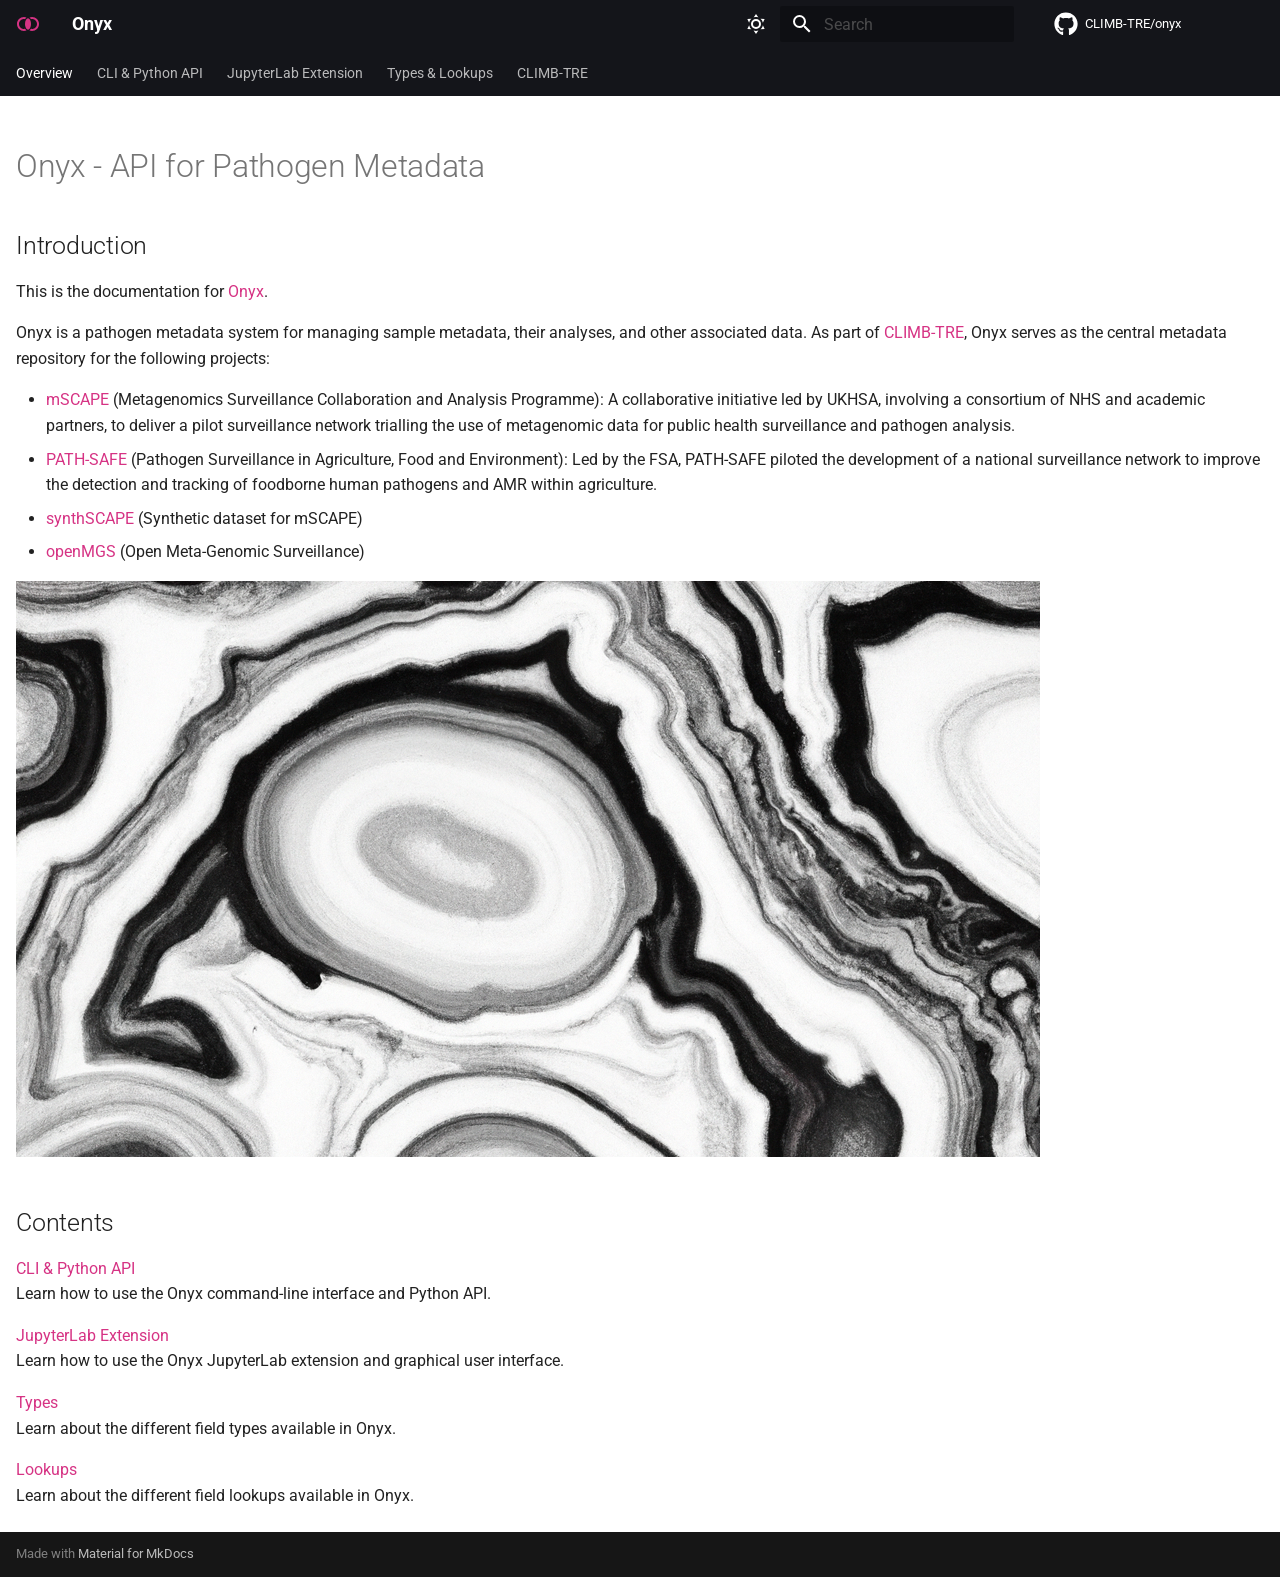
==== index.html @ cc1f4f0b "Deployed 941fa69 with MkDocs version: 1.6.1" ====
<!doctype html>
<html lang="en" class="no-js">
  <head>
    
      <meta charset="utf-8">
      <meta name="viewport" content="width=device-width,initial-scale=1">
      
      
        <meta name="author" content="CLIMB-TRE">
      
      
        <link rel="canonical" href="https://climb-tre.github.io/onyx/">
      
      
      
        <link rel="next" href="fields/types/">
      
      
      <link rel="icon" href="assets/logo.svg">
      <meta name="generator" content="mkdocs-1.6.1, mkdocs-material-9.6.17">
    
    
      
        <title>Onyx</title>
      
    
    
      <link rel="stylesheet" href="assets/stylesheets/main.7e37652d.min.css">
      
        
        <link rel="stylesheet" href="assets/stylesheets/palette.06af60db.min.css">
      
      


    
    
      
    
    
      
        
        
        <link rel="preconnect" href="https://fonts.gstatic.com" crossorigin>
        <link rel="stylesheet" href="https://fonts.googleapis.com/css?family=Roboto:300,300i,400,400i,700,700i%7CRoboto+Mono:400,400i,700,700i&display=fallback">
        <style>:root{--md-text-font:"Roboto";--md-code-font:"Roboto Mono"}</style>
      
    
    
      <link rel="stylesheet" href="stylesheets/extra.css">
    
    <script>__md_scope=new URL(".",location),__md_hash=e=>[...e].reduce(((e,_)=>(e<<5)-e+_.charCodeAt(0)),0),__md_get=(e,_=localStorage,t=__md_scope)=>JSON.parse(_.getItem(t.pathname+"."+e)),__md_set=(e,_,t=localStorage,a=__md_scope)=>{try{t.setItem(a.pathname+"."+e,JSON.stringify(_))}catch(e){}}</script>
    
      

    
    
    
  </head>
  
  
    
    
      
    
    
    
    
    <body dir="ltr" data-md-color-scheme="default" data-md-color-primary="black" data-md-color-accent="custom">
  
    
    <input class="md-toggle" data-md-toggle="drawer" type="checkbox" id="__drawer" autocomplete="off">
    <input class="md-toggle" data-md-toggle="search" type="checkbox" id="__search" autocomplete="off">
    <label class="md-overlay" for="__drawer"></label>
    <div data-md-component="skip">
      
        
        <a href="#onyx-api-for-pathogen-metadata" class="md-skip">
          Skip to content
        </a>
      
    </div>
    <div data-md-component="announce">
      
    </div>
    
    
      

<header class="md-header" data-md-component="header">
  <nav class="md-header__inner md-grid" aria-label="Header">
    <a href="." title="Onyx" class="md-header__button md-logo" aria-label="Onyx" data-md-component="logo">
      
  <img src="assets/logo.svg" alt="logo">

    </a>
    <label class="md-header__button md-icon" for="__drawer">
      
      <svg xmlns="http://www.w3.org/2000/svg" viewBox="0 0 24 24"><path d="M3 6h18v2H3zm0 5h18v2H3zm0 5h18v2H3z"/></svg>
    </label>
    <div class="md-header__title" data-md-component="header-title">
      <div class="md-header__ellipsis">
        <div class="md-header__topic">
          <span class="md-ellipsis">
            Onyx
          </span>
        </div>
        <div class="md-header__topic" data-md-component="header-topic">
          <span class="md-ellipsis">
            
              Overview
            
          </span>
        </div>
      </div>
    </div>
    
      
        <form class="md-header__option" data-md-component="palette">
  
    
    
    
    <input class="md-option" data-md-color-media="(prefers-color-scheme: light)" data-md-color-scheme="default" data-md-color-primary="black" data-md-color-accent="custom"  aria-label="Switch to dark mode"  type="radio" name="__palette" id="__palette_0">
    
      <label class="md-header__button md-icon" title="Switch to dark mode" for="__palette_1" hidden>
        <svg xmlns="http://www.w3.org/2000/svg" viewBox="0 0 24 24"><path d="M12 7a5 5 0 0 1 5 5 5 5 0 0 1-5 5 5 5 0 0 1-5-5 5 5 0 0 1 5-5m0 2a3 3 0 0 0-3 3 3 3 0 0 0 3 3 3 3 0 0 0 3-3 3 3 0 0 0-3-3m0-7 2.39 3.42C13.65 5.15 12.84 5 12 5s-1.65.15-2.39.42zM3.34 7l4.16-.35A7.2 7.2 0 0 0 5.94 8.5c-.44.74-.69 1.5-.83 2.29zm.02 10 1.76-3.77a7.131 7.131 0 0 0 2.38 4.14zM20.65 7l-1.77 3.79a7.02 7.02 0 0 0-2.38-4.15zm-.01 10-4.14.36c.59-.51 1.12-1.14 1.54-1.86.42-.73.69-1.5.83-2.29zM12 22l-2.41-3.44c.74.27 1.55.44 2.41.44.82 0 1.63-.17 2.37-.44z"/></svg>
      </label>
    
  
    
    
    
    <input class="md-option" data-md-color-media="(prefers-color-scheme: dark)" data-md-color-scheme="slate" data-md-color-primary="black" data-md-color-accent="custom"  aria-label="Switch to light mode"  type="radio" name="__palette" id="__palette_1">
    
      <label class="md-header__button md-icon" title="Switch to light mode" for="__palette_0" hidden>
        <svg xmlns="http://www.w3.org/2000/svg" viewBox="0 0 24 24"><path d="m17.75 4.09-2.53 1.94.91 3.06-2.63-1.81-2.63 1.81.91-3.06-2.53-1.94L12.44 4l1.06-3 1.06 3zm3.5 6.91-1.64 1.25.59 1.98-1.7-1.17-1.7 1.17.59-1.98L15.75 11l2.06-.05L18.5 9l.69 1.95zm-2.28 4.95c.83-.08 1.72 1.1 1.19 1.85-.32.45-.66.87-1.08 1.27C15.17 23 8.84 23 4.94 19.07c-3.91-3.9-3.91-10.24 0-14.14.4-.4.82-.76 1.27-1.08.75-.53 1.93.36 1.85 1.19-.27 2.86.69 5.83 2.89 8.02a9.96 9.96 0 0 0 8.02 2.89m-1.64 2.02a12.08 12.08 0 0 1-7.8-3.47c-2.17-2.19-3.33-5-3.49-7.82-2.81 3.14-2.7 7.96.31 10.98 3.02 3.01 7.84 3.12 10.98.31"/></svg>
      </label>
    
  
</form>
      
    
    
      <script>var palette=__md_get("__palette");if(palette&&palette.color){if("(prefers-color-scheme)"===palette.color.media){var media=matchMedia("(prefers-color-scheme: light)"),input=document.querySelector(media.matches?"[data-md-color-media='(prefers-color-scheme: light)']":"[data-md-color-media='(prefers-color-scheme: dark)']");palette.color.media=input.getAttribute("data-md-color-media"),palette.color.scheme=input.getAttribute("data-md-color-scheme"),palette.color.primary=input.getAttribute("data-md-color-primary"),palette.color.accent=input.getAttribute("data-md-color-accent")}for(var[key,value]of Object.entries(palette.color))document.body.setAttribute("data-md-color-"+key,value)}</script>
    
    
    
      
      
        <label class="md-header__button md-icon" for="__search">
          
          <svg xmlns="http://www.w3.org/2000/svg" viewBox="0 0 24 24"><path d="M9.5 3A6.5 6.5 0 0 1 16 9.5c0 1.61-.59 3.09-1.56 4.23l.27.27h.79l5 5-1.5 1.5-5-5v-.79l-.27-.27A6.52 6.52 0 0 1 9.5 16 6.5 6.5 0 0 1 3 9.5 6.5 6.5 0 0 1 9.5 3m0 2C7 5 5 7 5 9.5S7 14 9.5 14 14 12 14 9.5 12 5 9.5 5"/></svg>
        </label>
        <div class="md-search" data-md-component="search" role="dialog">
  <label class="md-search__overlay" for="__search"></label>
  <div class="md-search__inner" role="search">
    <form class="md-search__form" name="search">
      <input type="text" class="md-search__input" name="query" aria-label="Search" placeholder="Search" autocapitalize="off" autocorrect="off" autocomplete="off" spellcheck="false" data-md-component="search-query" required>
      <label class="md-search__icon md-icon" for="__search">
        
        <svg xmlns="http://www.w3.org/2000/svg" viewBox="0 0 24 24"><path d="M9.5 3A6.5 6.5 0 0 1 16 9.5c0 1.61-.59 3.09-1.56 4.23l.27.27h.79l5 5-1.5 1.5-5-5v-.79l-.27-.27A6.52 6.52 0 0 1 9.5 16 6.5 6.5 0 0 1 3 9.5 6.5 6.5 0 0 1 9.5 3m0 2C7 5 5 7 5 9.5S7 14 9.5 14 14 12 14 9.5 12 5 9.5 5"/></svg>
        
        <svg xmlns="http://www.w3.org/2000/svg" viewBox="0 0 24 24"><path d="M20 11v2H8l5.5 5.5-1.42 1.42L4.16 12l7.92-7.92L13.5 5.5 8 11z"/></svg>
      </label>
      <nav class="md-search__options" aria-label="Search">
        
        <button type="reset" class="md-search__icon md-icon" title="Clear" aria-label="Clear" tabindex="-1">
          
          <svg xmlns="http://www.w3.org/2000/svg" viewBox="0 0 24 24"><path d="M19 6.41 17.59 5 12 10.59 6.41 5 5 6.41 10.59 12 5 17.59 6.41 19 12 13.41 17.59 19 19 17.59 13.41 12z"/></svg>
        </button>
      </nav>
      
    </form>
    <div class="md-search__output">
      <div class="md-search__scrollwrap" tabindex="0" data-md-scrollfix>
        <div class="md-search-result" data-md-component="search-result">
          <div class="md-search-result__meta">
            Initializing search
          </div>
          <ol class="md-search-result__list" role="presentation"></ol>
        </div>
      </div>
    </div>
  </div>
</div>
      
    
    
      <div class="md-header__source">
        <a href="https://github.com/CLIMB-TRE/onyx/" title="Go to repository" class="md-source" data-md-component="source">
  <div class="md-source__icon md-icon">
    
    <svg xmlns="http://www.w3.org/2000/svg" viewBox="0 0 512 512"><!--! Font Awesome Free 7.0.0 by @fontawesome - https://fontawesome.com License - https://fontawesome.com/license/free (Icons: CC BY 4.0, Fonts: SIL OFL 1.1, Code: MIT License) Copyright 2025 Fonticons, Inc.--><path fill="currentColor" d="M173.9 397.4c0 2-2.3 3.6-5.2 3.6-3.3.3-5.6-1.3-5.6-3.6 0-2 2.3-3.6 5.2-3.6 3-.3 5.6 1.3 5.6 3.6m-31.1-4.5c-.7 2 1.3 4.3 4.3 4.9 2.6 1 5.6 0 6.2-2s-1.3-4.3-4.3-5.2c-2.6-.7-5.5.3-6.2 2.3m44.2-1.7c-2.9.7-4.9 2.6-4.6 4.9.3 2 2.9 3.3 5.9 2.6 2.9-.7 4.9-2.6 4.6-4.6-.3-1.9-3-3.2-5.9-2.9M252.8 8C114.1 8 8 113.3 8 252c0 110.9 69.8 205.8 169.5 239.2 12.8 2.3 17.3-5.6 17.3-12.1 0-6.2-.3-40.4-.3-61.4 0 0-70 15-84.7-29.8 0 0-11.4-29.1-27.8-36.6 0 0-22.9-15.7 1.6-15.4 0 0 24.9 2 38.6 25.8 21.9 38.6 58.6 27.5 72.9 20.9 2.3-16 8.8-27.1 16-33.7-55.9-6.2-112.3-14.3-112.3-110.5 0-27.5 7.6-41.3 23.6-58.9-2.6-6.5-11.1-33.3 2.6-67.9 20.9-6.5 69 27 69 27 20-5.6 41.5-8.5 62.8-8.5s42.8 2.9 62.8 8.5c0 0 48.1-33.6 69-27 13.7 34.7 5.2 61.4 2.6 67.9 16 17.7 25.8 31.5 25.8 58.9 0 96.5-58.9 104.2-114.8 110.5 9.2 7.9 17 22.9 17 46.4 0 33.7-.3 75.4-.3 83.6 0 6.5 4.6 14.4 17.3 12.1C436.2 457.8 504 362.9 504 252 504 113.3 391.5 8 252.8 8M105.2 352.9c-1.3 1-1 3.3.7 5.2 1.6 1.6 3.9 2.3 5.2 1 1.3-1 1-3.3-.7-5.2-1.6-1.6-3.9-2.3-5.2-1m-10.8-8.1c-.7 1.3.3 2.9 2.3 3.9 1.6 1 3.6.7 4.3-.7.7-1.3-.3-2.9-2.3-3.9-2-.6-3.6-.3-4.3.7m32.4 35.6c-1.6 1.3-1 4.3 1.3 6.2 2.3 2.3 5.2 2.6 6.5 1 1.3-1.3.7-4.3-1.3-6.2-2.2-2.3-5.2-2.6-6.5-1m-11.4-14.7c-1.6 1-1.6 3.6 0 5.9s4.3 3.3 5.6 2.3c1.6-1.3 1.6-3.9 0-6.2-1.4-2.3-4-3.3-5.6-2"/></svg>
  </div>
  <div class="md-source__repository">
    CLIMB-TRE/onyx
  </div>
</a>
      </div>
    
  </nav>
  
</header>
    
    <div class="md-container" data-md-component="container">
      
      
        
          
            
<nav class="md-tabs" aria-label="Tabs" data-md-component="tabs">
  <div class="md-grid">
    <ul class="md-tabs__list">
      
        
  
  
  
    
  
  
    <li class="md-tabs__item md-tabs__item--active">
      <a href="." class="md-tabs__link">
        
  
  
    
  
  Overview

      </a>
    </li>
  

      
        
  
  
  
  
    <li class="md-tabs__item">
      <a href="https://climb-tre.github.io/onyx-client/" class="md-tabs__link">
        
  
  
    
  
  CLI & Python API

      </a>
    </li>
  

      
        
  
  
  
  
    <li class="md-tabs__item">
      <a href="https://climb-tre.github.io/onyx-extension/" class="md-tabs__link">
        
  
  
    
  
  JupyterLab Extension

      </a>
    </li>
  

      
        
  
  
  
  
    
    
      <li class="md-tabs__item">
        <a href="fields/types/" class="md-tabs__link">
          
  
  
  Types & Lookups

        </a>
      </li>
    
  

      
        
  
  
  
  
    <li class="md-tabs__item">
      <a href="https://climb-tre.github.io" class="md-tabs__link">
        
  
  
    
  
  CLIMB-TRE

      </a>
    </li>
  

      
    </ul>
  </div>
</nav>
          
        
      
      <main class="md-main" data-md-component="main">
        <div class="md-main__inner md-grid">
          
            
              
                
              
              <div class="md-sidebar md-sidebar--primary" data-md-component="sidebar" data-md-type="navigation" hidden>
                <div class="md-sidebar__scrollwrap">
                  <div class="md-sidebar__inner">
                    


  


<nav class="md-nav md-nav--primary md-nav--lifted" aria-label="Navigation" data-md-level="0">
  <label class="md-nav__title" for="__drawer">
    <a href="." title="Onyx" class="md-nav__button md-logo" aria-label="Onyx" data-md-component="logo">
      
  <img src="assets/logo.svg" alt="logo">

    </a>
    Onyx
  </label>
  
    <div class="md-nav__source">
      <a href="https://github.com/CLIMB-TRE/onyx/" title="Go to repository" class="md-source" data-md-component="source">
  <div class="md-source__icon md-icon">
    
    <svg xmlns="http://www.w3.org/2000/svg" viewBox="0 0 512 512"><!--! Font Awesome Free 7.0.0 by @fontawesome - https://fontawesome.com License - https://fontawesome.com/license/free (Icons: CC BY 4.0, Fonts: SIL OFL 1.1, Code: MIT License) Copyright 2025 Fonticons, Inc.--><path fill="currentColor" d="M173.9 397.4c0 2-2.3 3.6-5.2 3.6-3.3.3-5.6-1.3-5.6-3.6 0-2 2.3-3.6 5.2-3.6 3-.3 5.6 1.3 5.6 3.6m-31.1-4.5c-.7 2 1.3 4.3 4.3 4.9 2.6 1 5.6 0 6.2-2s-1.3-4.3-4.3-5.2c-2.6-.7-5.5.3-6.2 2.3m44.2-1.7c-2.9.7-4.9 2.6-4.6 4.9.3 2 2.9 3.3 5.9 2.6 2.9-.7 4.9-2.6 4.6-4.6-.3-1.9-3-3.2-5.9-2.9M252.8 8C114.1 8 8 113.3 8 252c0 110.9 69.8 205.8 169.5 239.2 12.8 2.3 17.3-5.6 17.3-12.1 0-6.2-.3-40.4-.3-61.4 0 0-70 15-84.7-29.8 0 0-11.4-29.1-27.8-36.6 0 0-22.9-15.7 1.6-15.4 0 0 24.9 2 38.6 25.8 21.9 38.6 58.6 27.5 72.9 20.9 2.3-16 8.8-27.1 16-33.7-55.9-6.2-112.3-14.3-112.3-110.5 0-27.5 7.6-41.3 23.6-58.9-2.6-6.5-11.1-33.3 2.6-67.9 20.9-6.5 69 27 69 27 20-5.6 41.5-8.5 62.8-8.5s42.8 2.9 62.8 8.5c0 0 48.1-33.6 69-27 13.7 34.7 5.2 61.4 2.6 67.9 16 17.7 25.8 31.5 25.8 58.9 0 96.5-58.9 104.2-114.8 110.5 9.2 7.9 17 22.9 17 46.4 0 33.7-.3 75.4-.3 83.6 0 6.5 4.6 14.4 17.3 12.1C436.2 457.8 504 362.9 504 252 504 113.3 391.5 8 252.8 8M105.2 352.9c-1.3 1-1 3.3.7 5.2 1.6 1.6 3.9 2.3 5.2 1 1.3-1 1-3.3-.7-5.2-1.6-1.6-3.9-2.3-5.2-1m-10.8-8.1c-.7 1.3.3 2.9 2.3 3.9 1.6 1 3.6.7 4.3-.7.7-1.3-.3-2.9-2.3-3.9-2-.6-3.6-.3-4.3.7m32.4 35.6c-1.6 1.3-1 4.3 1.3 6.2 2.3 2.3 5.2 2.6 6.5 1 1.3-1.3.7-4.3-1.3-6.2-2.2-2.3-5.2-2.6-6.5-1m-11.4-14.7c-1.6 1-1.6 3.6 0 5.9s4.3 3.3 5.6 2.3c1.6-1.3 1.6-3.9 0-6.2-1.4-2.3-4-3.3-5.6-2"/></svg>
  </div>
  <div class="md-source__repository">
    CLIMB-TRE/onyx
  </div>
</a>
    </div>
  
  <ul class="md-nav__list" data-md-scrollfix>
    
      
      
  
  
    
  
  
  
    <li class="md-nav__item md-nav__item--active">
      
      <input class="md-nav__toggle md-toggle" type="checkbox" id="__toc">
      
      
        
      
      
        <label class="md-nav__link md-nav__link--active" for="__toc">
          
  
  
  <span class="md-ellipsis">
    Overview
    
  </span>
  

          <span class="md-nav__icon md-icon"></span>
        </label>
      
      <a href="." class="md-nav__link md-nav__link--active">
        
  
  
  <span class="md-ellipsis">
    Overview
    
  </span>
  

      </a>
      
        

<nav class="md-nav md-nav--secondary" aria-label="Table of contents">
  
  
  
    
  
  
    <label class="md-nav__title" for="__toc">
      <span class="md-nav__icon md-icon"></span>
      Table of contents
    </label>
    <ul class="md-nav__list" data-md-component="toc" data-md-scrollfix>
      
        <li class="md-nav__item">
  <a href="#introduction" class="md-nav__link">
    <span class="md-ellipsis">
      Introduction
    </span>
  </a>
  
</li>
      
        <li class="md-nav__item">
  <a href="#contents" class="md-nav__link">
    <span class="md-ellipsis">
      Contents
    </span>
  </a>
  
</li>
      
    </ul>
  
</nav>
      
    </li>
  

    
      
      
  
  
  
  
    <li class="md-nav__item">
      <a href="https://climb-tre.github.io/onyx-client/" class="md-nav__link">
        
  
  
  <span class="md-ellipsis">
    CLI & Python API
    
  </span>
  

      </a>
    </li>
  

    
      
      
  
  
  
  
    <li class="md-nav__item">
      <a href="https://climb-tre.github.io/onyx-extension/" class="md-nav__link">
        
  
  
  <span class="md-ellipsis">
    JupyterLab Extension
    
  </span>
  

      </a>
    </li>
  

    
      
      
  
  
  
  
    
    
    
    
      
      
        
      
    
    
    <li class="md-nav__item md-nav__item--nested">
      
        
        
        <input class="md-nav__toggle md-toggle " type="checkbox" id="__nav_4" >
        
          
          <label class="md-nav__link" for="__nav_4" id="__nav_4_label" tabindex="0">
            
  
  
  <span class="md-ellipsis">
    Types & Lookups
    
  </span>
  

            <span class="md-nav__icon md-icon"></span>
          </label>
        
        <nav class="md-nav" data-md-level="1" aria-labelledby="__nav_4_label" aria-expanded="false">
          <label class="md-nav__title" for="__nav_4">
            <span class="md-nav__icon md-icon"></span>
            Types & Lookups
          </label>
          <ul class="md-nav__list" data-md-scrollfix>
            
              
                
  
  
  
  
    <li class="md-nav__item">
      <a href="fields/types/" class="md-nav__link">
        
  
  
  <span class="md-ellipsis">
    Types
    
  </span>
  

      </a>
    </li>
  

              
            
              
                
  
  
  
  
    <li class="md-nav__item">
      <a href="fields/lookups/" class="md-nav__link">
        
  
  
  <span class="md-ellipsis">
    Lookups
    
  </span>
  

      </a>
    </li>
  

              
            
          </ul>
        </nav>
      
    </li>
  

    
      
      
  
  
  
  
    <li class="md-nav__item">
      <a href="https://climb-tre.github.io" class="md-nav__link">
        
  
  
  <span class="md-ellipsis">
    CLIMB-TRE
    
  </span>
  

      </a>
    </li>
  

    
  </ul>
</nav>
                  </div>
                </div>
              </div>
            
            
              
                
              
              <div class="md-sidebar md-sidebar--secondary" data-md-component="sidebar" data-md-type="toc" hidden>
                <div class="md-sidebar__scrollwrap">
                  <div class="md-sidebar__inner">
                    

<nav class="md-nav md-nav--secondary" aria-label="Table of contents">
  
  
  
    
  
  
    <label class="md-nav__title" for="__toc">
      <span class="md-nav__icon md-icon"></span>
      Table of contents
    </label>
    <ul class="md-nav__list" data-md-component="toc" data-md-scrollfix>
      
        <li class="md-nav__item">
  <a href="#introduction" class="md-nav__link">
    <span class="md-ellipsis">
      Introduction
    </span>
  </a>
  
</li>
      
        <li class="md-nav__item">
  <a href="#contents" class="md-nav__link">
    <span class="md-ellipsis">
      Contents
    </span>
  </a>
  
</li>
      
    </ul>
  
</nav>
                  </div>
                </div>
              </div>
            
          
          
            <div class="md-content" data-md-component="content">
              <article class="md-content__inner md-typeset">
                
                  
  



  
  


<h1 id="onyx-api-for-pathogen-metadata">Onyx - API for Pathogen Metadata<a class="headerlink" href="#onyx-api-for-pathogen-metadata" title="Permanent link">&para;</a></h1>
<h2 id="introduction">Introduction<a class="headerlink" href="#introduction" title="Permanent link">&para;</a></h2>
<p>This is the documentation for <a href="https://github.com/CLIMB-TRE/onyx">Onyx</a>.</p>
<p>Onyx is a pathogen metadata system for managing sample metadata, their analyses, and other associated data. As part of <a href="https://climb-tre.github.io/">CLIMB-TRE</a>, Onyx serves as the central metadata repository for the following projects:</p>
<ul>
<li><a href="https://mscape.climb.ac.uk/">mSCAPE</a> (Metagenomics Surveillance Collaboration and Analysis Programme): A collaborative initiative led by UKHSA, involving a consortium of NHS and academic partners, to deliver a pilot surveillance network trialling the use of metagenomic data for public health surveillance and pathogen analysis.</li>
<li><a href="https://www.food.gov.uk/our-work/pathogen-surveillance-in-agriculture-food-and-environment-path-safe-programme">PATH-SAFE</a> (Pathogen Surveillance in Agriculture, Food and Environment): Led by the FSA, PATH-SAFE piloted the development of a national surveillance network to improve the detection and tracking of foodborne human pathogens and AMR within agriculture.</li>
<li><a href="https://climb-tre.github.io/synthscape/">synthSCAPE</a> (Synthetic dataset for mSCAPE)</li>
<li><a href="https://climb-tre.github.io/openmgs/">openMGS</a> (Open Meta-Genomic Surveillance)</li>
</ul>
<p><img alt="" src="img/onyx.png" /></p>
<h2 id="contents">Contents<a class="headerlink" href="#contents" title="Permanent link">&para;</a></h2>
<p><a href="https://climb-tre.github.io/onyx-client">CLI &amp; Python API</a><br>
Learn how to use the Onyx command-line interface and Python API.</p>
<p><a href="https://climb-tre.github.io/onyx-extension">JupyterLab Extension</a><br>
Learn how to use the Onyx JupyterLab extension and graphical user interface.</p>
<p><a href="fields/types/">Types</a><br>
Learn about the different field types available in Onyx.</p>
<p><a href="fields/lookups/">Lookups</a><br>
Learn about the different field lookups available in Onyx.</p>







  
  




  



                
              </article>
            </div>
          
          
<script>var target=document.getElementById(location.hash.slice(1));target&&target.name&&(target.checked=target.name.startsWith("__tabbed_"))</script>
        </div>
        
          <button type="button" class="md-top md-icon" data-md-component="top" hidden>
  
  <svg xmlns="http://www.w3.org/2000/svg" viewBox="0 0 24 24"><path d="M13 20h-2V8l-5.5 5.5-1.42-1.42L12 4.16l7.92 7.92-1.42 1.42L13 8z"/></svg>
  Back to top
</button>
        
      </main>
      
        <footer class="md-footer">
  
    
      
        
      
      <nav class="md-footer__inner md-grid" aria-label="Footer" hidden>
        
        
          
          <a href="fields/types/" class="md-footer__link md-footer__link--next" aria-label="Next: Types">
            <div class="md-footer__title">
              <span class="md-footer__direction">
                Next
              </span>
              <div class="md-ellipsis">
                Types
              </div>
            </div>
            <div class="md-footer__button md-icon">
              
              <svg xmlns="http://www.w3.org/2000/svg" viewBox="0 0 24 24"><path d="M4 11v2h12l-5.5 5.5 1.42 1.42L19.84 12l-7.92-7.92L10.5 5.5 16 11z"/></svg>
            </div>
          </a>
        
      </nav>
    
  
  <div class="md-footer-meta md-typeset">
    <div class="md-footer-meta__inner md-grid">
      <div class="md-copyright">
  
  
    Made with
    <a href="https://squidfunk.github.io/mkdocs-material/" target="_blank" rel="noopener">
      Material for MkDocs
    </a>
  
</div>
      
    </div>
  </div>
</footer>
      
    </div>
    <div class="md-dialog" data-md-component="dialog">
      <div class="md-dialog__inner md-typeset"></div>
    </div>
    
    
    
      
      <script id="__config" type="application/json">{"base": ".", "features": ["navigation.tabs", "navigation.top", "navigation.sections", "navigation.footer", "content.code.copy"], "search": "assets/javascripts/workers/search.973d3a69.min.js", "tags": null, "translations": {"clipboard.copied": "Copied to clipboard", "clipboard.copy": "Copy to clipboard", "search.result.more.one": "1 more on this page", "search.result.more.other": "# more on this page", "search.result.none": "No matching documents", "search.result.one": "1 matching document", "search.result.other": "# matching documents", "search.result.placeholder": "Type to start searching", "search.result.term.missing": "Missing", "select.version": "Select version"}, "version": null}</script>
    
    
      <script src="assets/javascripts/bundle.92b07e13.min.js"></script>
      
    
  </body>
</html>
---- assets/stylesheets/main.7e37652d.min.css ----
@charset "UTF-8";html{-webkit-text-size-adjust:none;-moz-text-size-adjust:none;text-size-adjust:none;box-sizing:border-box}*,:after,:before{box-sizing:inherit}@media (prefers-reduced-motion){*,:after,:before{transition:none!important}}body{margin:0}a,button,input,label{-webkit-tap-highlight-color:transparent}a{color:inherit;text-decoration:none}hr{border:0;box-sizing:initial;display:block;height:.05rem;overflow:visible;padding:0}small{font-size:80%}sub,sup{line-height:1em}img{border-style:none}table{border-collapse:initial;border-spacing:0}td,th{font-weight:400;vertical-align:top}button{background:#0000;border:0;font-family:inherit;font-size:inherit;margin:0;padding:0}input{border:0;outline:none}:root{--md-primary-fg-color:#4051b5;--md-primary-fg-color--light:#5d6cc0;--md-primary-fg-color--dark:#303fa1;--md-primary-bg-color:#fff;--md-primary-bg-color--light:#ffffffb3;--md-accent-fg-color:#526cfe;--md-accent-fg-color--transparent:#526cfe1a;--md-accent-bg-color:#fff;--md-accent-bg-color--light:#ffffffb3}[data-md-color-scheme=default]{color-scheme:light}[data-md-color-scheme=default] img[src$="#gh-dark-mode-only"],[data-md-color-scheme=default] img[src$="#only-dark"]{display:none}:root,[data-md-color-scheme=default]{--md-hue:225deg;--md-default-fg-color:#000000de;--md-default-fg-color--light:#0000008a;--md-default-fg-color--lighter:#00000052;--md-default-fg-color--lightest:#00000012;--md-default-bg-color:#fff;--md-default-bg-color--light:#ffffffb3;--md-default-bg-color--lighter:#ffffff4d;--md-default-bg-color--lightest:#ffffff1f;--md-code-fg-color:#36464e;--md-code-bg-color:#f5f5f5;--md-code-hl-color:#4287ff;--md-code-hl-color--light:#4287ff1a;--md-code-hl-number-color:#d52a2a;--md-code-hl-special-color:#db1457;--md-code-hl-function-color:#a846b9;--md-code-hl-constant-color:#6e59d9;--md-code-hl-keyword-color:#3f6ec6;--md-code-hl-string-color:#1c7d4d;--md-code-hl-name-color:var(--md-code-fg-color);--md-code-hl-operator-color:var(--md-default-fg-color--light);--md-code-hl-punctuation-color:var(--md-default-fg-color--light);--md-code-hl-comment-color:var(--md-default-fg-color--light);--md-code-hl-generic-color:var(--md-default-fg-color--light);--md-code-hl-variable-color:var(--md-default-fg-color--light);--md-typeset-color:var(--md-default-fg-color);--md-typeset-a-color:var(--md-primary-fg-color);--md-typeset-del-color:#f5503d26;--md-typeset-ins-color:#0bd57026;--md-typeset-kbd-color:#fafafa;--md-typeset-kbd-accent-color:#fff;--md-typeset-kbd-border-color:#b8b8b8;--md-typeset-mark-color:#ffff0080;--md-typeset-table-color:#0000001f;--md-typeset-table-color--light:rgba(0,0,0,.035);--md-admonition-fg-color:var(--md-default-fg-color);--md-admonition-bg-color:var(--md-default-bg-color);--md-warning-fg-color:#000000de;--md-warning-bg-color:#ff9;--md-footer-fg-color:#fff;--md-footer-fg-color--light:#ffffffb3;--md-footer-fg-color--lighter:#ffffff73;--md-footer-bg-color:#000000de;--md-footer-bg-color--dark:#00000052;--md-shadow-z1:0 0.2rem 0.5rem #0000000d,0 0 0.05rem #0000001a;--md-shadow-z2:0 0.2rem 0.5rem #0000001a,0 0 0.05rem #00000040;--md-shadow-z3:0 0.2rem 0.5rem #0003,0 0 0.05rem #00000059}.md-icon svg{fill:currentcolor;display:block;height:1.2rem;width:1.2rem}body{-webkit-font-smoothing:antialiased;-moz-osx-font-smoothing:grayscale;--md-text-font-family:var(--md-text-font,_),-apple-system,BlinkMacSystemFont,Helvetica,Arial,sans-serif;--md-code-font-family:var(--md-code-font,_),SFMono-Regular,Consolas,Menlo,monospace}aside,body,input{font-feature-settings:"kern","liga";color:var(--md-typeset-color);font-family:var(--md-text-font-family)}code,kbd,pre{font-feature-settings:"kern";font-family:var(--md-code-font-family)}:root{--md-typeset-table-sort-icon:url('data:image/svg+xml;charset=utf-8,<svg xmlns="http://www.w3.org/2000/svg" viewBox="0 0 24 24"><path d="m18 21-4-4h3V7h-3l4-4 4 4h-3v10h3M2 19v-2h10v2M2 13v-2h7v2M2 7V5h4v2z"/></svg>');--md-typeset-table-sort-icon--asc:url('data:image/svg+xml;charset=utf-8,<svg xmlns="http://www.w3.org/2000/svg" viewBox="0 0 24 24"><path d="M19 17h3l-4 4-4-4h3V3h2M2 17h10v2H2M6 5v2H2V5m0 6h7v2H2z"/></svg>');--md-typeset-table-sort-icon--desc:url('data:image/svg+xml;charset=utf-8,<svg xmlns="http://www.w3.org/2000/svg" viewBox="0 0 24 24"><path d="M19 7h3l-4-4-4 4h3v14h2M2 17h10v2H2M6 5v2H2V5m0 6h7v2H2z"/></svg>')}.md-typeset{-webkit-print-color-adjust:exact;color-adjust:exact;font-size:.8rem;line-height:1.6;overflow-wrap:break-word}@media print{.md-typeset{font-size:.68rem}}.md-typeset blockquote,.md-typeset dl,.md-typeset figure,.md-typeset ol,.md-typeset pre,.md-typeset ul{margin-bottom:1em;margin-top:1em}.md-typeset h1{color:var(--md-default-fg-color--light);font-size:2em;line-height:1.3;margin:0 0 1.25em}.md-typeset h1,.md-typeset h2{font-weight:300;letter-spacing:-.01em}.md-typeset h2{font-size:1.5625em;line-height:1.4;margin:1.6em 0 .64em}.md-typeset h3{font-size:1.25em;font-weight:400;letter-spacing:-.01em;line-height:1.5;margin:1.6em 0 .8em}.md-typeset h2+h3{margin-top:.8em}.md-typeset h4{font-weight:700;letter-spacing:-.01em;margin:1em 0}.md-typeset h5,.md-typeset h6{color:var(--md-default-fg-color--light);font-size:.8em;font-weight:700;letter-spacing:-.01em;margin:1.25em 0}.md-typeset h5{text-transform:uppercase}.md-typeset h5 code{text-transform:none}.md-typeset hr{border-bottom:.05rem solid var(--md-default-fg-color--lightest);display:flow-root;margin:1.5em 0}.md-typeset a{color:var(--md-typeset-a-color);word-break:break-word}.md-typeset a,.md-typeset a:before{transition:color 125ms}.md-typeset a:focus,.md-typeset a:hover{color:var(--md-accent-fg-color)}.md-typeset a:focus code,.md-typeset a:hover code{background-color:var(--md-accent-fg-color--transparent)}.md-typeset a code{color:currentcolor;transition:background-color 125ms}.md-typeset a.focus-visible{outline-color:var(--md-accent-fg-color);outline-offset:.2rem}.md-typeset code,.md-typeset kbd,.md-typeset pre{color:var(--md-code-fg-color);direction:ltr;font-variant-ligatures:none}@media print{.md-typeset code,.md-typeset kbd,.md-typeset pre{white-space:pre-wrap}}.md-typeset code{background-color:var(--md-code-bg-color);border-radius:.1rem;-webkit-box-decoration-break:clone;box-decoration-break:clone;font-size:.85em;padding:0 .2941176471em;word-break:break-word}.md-typeset code:not(.focus-visible){-webkit-tap-highlight-color:transparent;outline:none}.md-typeset pre{display:flow-root;line-height:1.4;position:relative}.md-typeset pre>code{-webkit-box-decoration-break:slice;box-decoration-break:slice;box-shadow:none;display:block;margin:0;outline-color:var(--md-accent-fg-color);overflow:auto;padding:.7720588235em 1.1764705882em;scrollbar-color:var(--md-default-fg-color--lighter) #0000;scrollbar-width:thin;touch-action:auto;word-break:normal}.md-typeset pre>code:hover{scrollbar-color:var(--md-accent-fg-color) #0000}.md-typeset pre>code::-webkit-scrollbar{height:.2rem;width:.2rem}.md-typeset pre>code::-webkit-scrollbar-thumb{background-color:var(--md-default-fg-color--lighter)}.md-typeset pre>code::-webkit-scrollbar-thumb:hover{background-color:var(--md-accent-fg-color)}.md-typeset kbd{background-color:var(--md-typeset-kbd-color);border-radius:.1rem;box-shadow:0 .1rem 0 .05rem var(--md-typeset-kbd-border-color),0 .1rem 0 var(--md-typeset-kbd-border-color),0 -.1rem .2rem var(--md-typeset-kbd-accent-color) inset;color:var(--md-default-fg-color);display:inline-block;font-size:.75em;padding:0 .6666666667em;vertical-align:text-top;word-break:break-word}.md-typeset mark{background-color:var(--md-typeset-mark-color);-webkit-box-decoration-break:clone;box-decoration-break:clone;color:inherit;word-break:break-word}.md-typeset abbr{border-bottom:.05rem dotted var(--md-default-fg-color--light);cursor:help;text-decoration:none}.md-typeset small{opacity:.75}[dir=ltr] .md-typeset sub,[dir=ltr] .md-typeset sup{margin-left:.078125em}[dir=rtl] .md-typeset sub,[dir=rtl] .md-typeset sup{margin-right:.078125em}[dir=ltr] .md-typeset blockquote{padding-left:.6rem}[dir=rtl] .md-typeset blockquote{padding-right:.6rem}[dir=ltr] .md-typeset blockquote{border-left:.2rem solid var(--md-default-fg-color--lighter)}[dir=rtl] .md-typeset blockquote{border-right:.2rem solid var(--md-default-fg-color--lighter)}.md-typeset blockquote{color:var(--md-default-fg-color--light);margin-left:0;margin-right:0}.md-typeset ul{list-style-type:disc}.md-typeset ul[type]{list-style-type:revert-layer}[dir=ltr] .md-typeset ol,[dir=ltr] .md-typeset ul{margin-left:.625em}[dir=rtl] .md-typeset ol,[dir=rtl] .md-typeset ul{margin-right:.625em}.md-typeset ol,.md-typeset ul{padding:0}.md-typeset ol:not([hidden]),.md-typeset ul:not([hidden]){display:flow-root}.md-typeset ol ol,.md-typeset ul ol{list-style-type:lower-alpha}.md-typeset ol ol ol,.md-typeset ul ol ol{list-style-type:lower-roman}.md-typeset ol ol ol ol,.md-typeset ul ol ol ol{list-style-type:upper-alpha}.md-typeset ol ol ol ol ol,.md-typeset ul ol ol ol ol{list-style-type:upper-roman}.md-typeset ol[type],.md-typeset ul[type]{list-style-type:revert-layer}[dir=ltr] .md-typeset ol li,[dir=ltr] .md-typeset ul li{margin-left:1.25em}[dir=rtl] .md-typeset ol li,[dir=rtl] .md-typeset ul li{margin-right:1.25em}.md-typeset ol li,.md-typeset ul li{margin-bottom:.5em}.md-typeset ol li blockquote,.md-typeset ol li p,.md-typeset ul li blockquote,.md-typeset ul li p{margin:.5em 0}.md-typeset ol li:last-child,.md-typeset ul li:last-child{margin-bottom:0}[dir=ltr] .md-typeset ol li ol,[dir=ltr] .md-typeset ol li ul,[dir=ltr] .md-typeset ul li ol,[dir=ltr] .md-typeset ul li ul{margin-left:.625em}[dir=rtl] .md-typeset ol li ol,[dir=rtl] .md-typeset ol li ul,[dir=rtl] .md-typeset ul li ol,[dir=rtl] .md-typeset ul li ul{margin-right:.625em}.md-typeset ol li ol,.md-typeset ol li ul,.md-typeset ul li ol,.md-typeset ul li ul{margin-bottom:.5em;margin-top:.5em}[dir=ltr] .md-typeset dd{margin-left:1.875em}[dir=rtl] .md-typeset dd{margin-right:1.875em}.md-typeset dd{margin-bottom:1.5em;margin-top:1em}.md-typeset img,.md-typeset svg,.md-typeset video{height:auto;max-width:100%}.md-typeset img[align=left]{margin:1em 1em 1em 0}.md-typeset img[align=right]{margin:1em 0 1em 1em}.md-typeset img[align]:only-child{margin-top:0}.md-typeset figure{display:flow-root;margin:1em auto;max-width:100%;text-align:center;width:-moz-fit-content;width:fit-content}.md-typeset figure img{display:block;margin:0 auto}.md-typeset figcaption{font-style:italic;margin:1em auto;max-width:24rem}.md-typeset iframe{max-width:100%}.md-typeset table:not([class]){background-color:var(--md-default-bg-color);border:.05rem solid var(--md-typeset-table-color);border-radius:.1rem;display:inline-block;font-size:.64rem;max-width:100%;overflow:auto;touch-action:auto}@media print{.md-typeset table:not([class]){display:table}}.md-typeset table:not([class])+*{margin-top:1.5em}.md-typeset table:not([class]) td>:first-child,.md-typeset table:not([class]) th>:first-child{margin-top:0}.md-typeset table:not([class]) td>:last-child,.md-typeset table:not([class]) th>:last-child{margin-bottom:0}.md-typeset table:not([class]) td:not([align]),.md-typeset table:not([class]) th:not([align]){text-align:left}[dir=rtl] .md-typeset table:not([class]) td:not([align]),[dir=rtl] .md-typeset table:not([class]) th:not([align]){text-align:right}.md-typeset table:not([class]) th{font-weight:700;min-width:5rem;padding:.9375em 1.25em;vertical-align:top}.md-typeset table:not([class]) td{border-top:.05rem solid var(--md-typeset-table-color);padding:.9375em 1.25em;vertical-align:top}.md-typeset table:not([class]) tbody tr{transition:background-color 125ms}.md-typeset table:not([class]) tbody tr:hover{background-color:var(--md-typeset-table-color--light);box-shadow:0 .05rem 0 var(--md-default-bg-color) inset}.md-typeset table:not([class]) a{word-break:normal}.md-typeset table th[role=columnheader]{cursor:pointer}[dir=ltr] .md-typeset table th[role=columnheader]:after{margin-left:.5em}[dir=rtl] .md-typeset table th[role=columnheader]:after{margin-right:.5em}.md-typeset table th[role=columnheader]:after{content:"";display:inline-block;height:1.2em;-webkit-mask-image:var(--md-typeset-table-sort-icon);mask-image:var(--md-typeset-table-sort-icon);-webkit-mask-repeat:no-repeat;mask-repeat:no-repeat;-webkit-mask-size:contain;mask-size:contain;transition:background-color 125ms;vertical-align:text-bottom;width:1.2em}.md-typeset table th[role=columnheader]:hover:after{background-color:var(--md-default-fg-color--lighter)}.md-typeset table th[role=columnheader][aria-sort=ascending]:after{background-color:var(--md-default-fg-color--light);-webkit-mask-image:var(--md-typeset-table-sort-icon--asc);mask-image:var(--md-typeset-table-sort-icon--asc)}.md-typeset table th[role=columnheader][aria-sort=descending]:after{background-color:var(--md-default-fg-color--light);-webkit-mask-image:var(--md-typeset-table-sort-icon--desc);mask-image:var(--md-typeset-table-sort-icon--desc)}.md-typeset__scrollwrap{margin:1em -.8rem;overflow-x:auto;touch-action:auto}.md-typeset__table{display:inline-block;margin-bottom:.5em;padding:0 .8rem}@media print{.md-typeset__table{display:block}}html .md-typeset__table table{display:table;margin:0;overflow:hidden;width:100%}@media screen and (max-width:44.984375em){.md-content__inner>pre{margin:1em -.8rem}.md-content__inner>pre code{border-radius:0}}.md-typeset .md-author{border-radius:100%;display:block;flex-shrink:0;height:1.6rem;overflow:hidden;position:relative;transition:color 125ms,transform 125ms;width:1.6rem}.md-typeset .md-author img{display:block}.md-typeset .md-author--more{background:var(--md-default-fg-color--lightest);color:var(--md-default-fg-color--lighter);font-size:.6rem;font-weight:700;line-height:1.6rem;text-align:center}.md-typeset .md-author--long{height:2.4rem;width:2.4rem}.md-typeset a.md-author{transform:scale(1)}.md-typeset a.md-author img{border-radius:100%;filter:grayscale(100%) opacity(75%);transition:filter 125ms}.md-typeset a.md-author:focus,.md-typeset a.md-author:hover{transform:scale(1.1);z-index:1}.md-typeset a.md-author:focus img,.md-typeset a.md-author:hover img{filter:grayscale(0)}.md-banner{background-color:var(--md-footer-bg-color);color:var(--md-footer-fg-color);overflow:auto}@media print{.md-banner{display:none}}.md-banner--warning{background-color:var(--md-warning-bg-color);color:var(--md-warning-fg-color)}.md-banner__inner{font-size:.7rem;margin:.6rem auto;padding:0 .8rem}[dir=ltr] .md-banner__button{float:right}[dir=rtl] .md-banner__button{float:left}.md-banner__button{color:inherit;cursor:pointer;transition:opacity .25s}.no-js .md-banner__button{display:none}.md-banner__button:hover{opacity:.7}html{font-size:125%;height:100%;overflow-x:hidden}@media screen and (min-width:100em){html{font-size:137.5%}}@media screen and (min-width:125em){html{font-size:150%}}body{background-color:var(--md-default-bg-color);display:flex;flex-direction:column;font-size:.5rem;min-height:100%;position:relative;width:100%}@media print{body{display:block}}@media screen and (max-width:59.984375em){body[data-md-scrolllock]{position:fixed}}.md-grid{margin-left:auto;margin-right:auto;max-width:61rem}.md-container{display:flex;flex-direction:column;flex-grow:1}@media print{.md-container{display:block}}.md-main{flex-grow:1}.md-main__inner{display:flex;height:100%;margin-top:1.5rem}.md-ellipsis{overflow:hidden;text-overflow:ellipsis}.md-toggle{display:none}.md-option{height:0;opacity:0;position:absolute;width:0}.md-option:checked+label:not([hidden]){display:block}.md-option.focus-visible+label{outline-color:var(--md-accent-fg-color);outline-style:auto}.md-skip{background-color:var(--md-default-fg-color);border-radius:.1rem;color:var(--md-default-bg-color);font-size:.64rem;margin:.5rem;opacity:0;outline-color:var(--md-accent-fg-color);padding:.3rem .5rem;position:fixed;transform:translateY(.4rem);z-index:-1}.md-skip:focus{opacity:1;transform:translateY(0);transition:transform .25s cubic-bezier(.4,0,.2,1),opacity 175ms 75ms;z-index:10}@page{margin:25mm}:root{--md-clipboard-icon:url('data:image/svg+xml;charset=utf-8,<svg xmlns="http://www.w3.org/2000/svg" viewBox="0 0 24 24"><path d="M19 21H8V7h11m0-2H8a2 2 0 0 0-2 2v14a2 2 0 0 0 2 2h11a2 2 0 0 0 2-2V7a2 2 0 0 0-2-2m-3-4H4a2 2 0 0 0-2 2v14h2V3h12z"/></svg>')}.md-clipboard{border-radius:.1rem;color:var(--md-default-fg-color--lightest);cursor:pointer;height:1.5em;outline-color:var(--md-accent-fg-color);outline-offset:.1rem;position:absolute;right:.5em;top:.5em;transition:color .25s;width:1.5em;z-index:1}@media print{.md-clipboard{display:none}}.md-clipboard:not(.focus-visible){-webkit-tap-highlight-color:transparent;outline:none}:hover>.md-clipboard{color:var(--md-default-fg-color--light)}.md-clipboard:focus,.md-clipboard:hover{color:var(--md-accent-fg-color)}.md-clipboard:after{background-color:currentcolor;content:"";display:block;height:1.125em;margin:0 auto;-webkit-mask-image:var(--md-clipboard-icon);mask-image:var(--md-clipboard-icon);-webkit-mask-position:center;mask-position:center;-webkit-mask-repeat:no-repeat;mask-repeat:no-repeat;-webkit-mask-size:contain;mask-size:contain;width:1.125em}.md-clipboard--inline{cursor:pointer}.md-clipboard--inline code{transition:color .25s,background-color .25s}.md-clipboard--inline:focus code,.md-clipboard--inline:hover code{background-color:var(--md-accent-fg-color--transparent);color:var(--md-accent-fg-color)}.md-typeset .md-code__content{display:grid}@keyframes consent{0%{opacity:0;transform:translateY(100%)}to{opacity:1;transform:translateY(0)}}@keyframes overlay{0%{opacity:0}to{opacity:1}}.md-consent__overlay{animation:overlay .25s both;-webkit-backdrop-filter:blur(.1rem);backdrop-filter:blur(.1rem);background-color:#0000008a;height:100%;opacity:1;position:fixed;top:0;width:100%;z-index:5}.md-consent__inner{animation:consent .5s cubic-bezier(.1,.7,.1,1) both;background-color:var(--md-default-bg-color);border:0;border-radius:.1rem;bottom:0;box-shadow:0 0 .2rem #0000001a,0 .2rem .4rem #0003;max-height:100%;overflow:auto;padding:0;position:fixed;width:100%;z-index:5}.md-consent__form{padding:.8rem}.md-consent__settings{display:none;margin:1em 0}input:checked+.md-consent__settings{display:block}.md-consent__controls{margin-bottom:.8rem}.md-typeset .md-consent__controls .md-button{display:inline}@media screen and (max-width:44.984375em){.md-typeset .md-consent__controls .md-button{display:block;margin-top:.4rem;text-align:center;width:100%}}.md-consent label{cursor:pointer}.md-content{flex-grow:1;min-width:0}.md-content__inner{margin:0 .8rem 1.2rem;padding-top:.6rem}@media screen and (min-width:76.25em){[dir=ltr] .md-sidebar--primary:not([hidden])~.md-content>.md-content__inner{margin-left:1.2rem}[dir=ltr] .md-sidebar--secondary:not([hidden])~.md-content>.md-content__inner,[dir=rtl] .md-sidebar--primary:not([hidden])~.md-content>.md-content__inner{margin-right:1.2rem}[dir=rtl] .md-sidebar--secondary:not([hidden])~.md-content>.md-content__inner{margin-left:1.2rem}}.md-content__inner:before{content:"";display:block;height:.4rem}.md-content__inner>:last-child{margin-bottom:0}[dir=ltr] .md-content__button{float:right}[dir=rtl] .md-content__button{float:left}[dir=ltr] .md-content__button{margin-left:.4rem}[dir=rtl] .md-content__button{margin-right:.4rem}.md-content__button{margin:.4rem 0;padding:0}@media print{.md-content__button{display:none}}.md-typeset .md-content__button{color:var(--md-default-fg-color--lighter)}.md-content__button svg{display:inline;vertical-align:top}[dir=rtl] .md-content__button svg{transform:scaleX(-1)}[dir=ltr] .md-dialog{right:.8rem}[dir=rtl] .md-dialog{left:.8rem}.md-dialog{background-color:var(--md-default-fg-color);border-radius:.1rem;bottom:.8rem;box-shadow:var(--md-shadow-z3);min-width:11.1rem;opacity:0;padding:.4rem .6rem;pointer-events:none;position:fixed;transform:translateY(100%);transition:transform 0ms .4s,opacity .4s;z-index:4}@media print{.md-dialog{display:none}}.md-dialog--active{opacity:1;pointer-events:auto;transform:translateY(0);transition:transform .4s cubic-bezier(.075,.85,.175,1),opacity .4s}.md-dialog__inner{color:var(--md-default-bg-color);font-size:.7rem}.md-feedback{margin:2em 0 1em;text-align:center}.md-feedback fieldset{border:none;margin:0;padding:0}.md-feedback__title{font-weight:700;margin:1em auto}.md-feedback__inner{position:relative}.md-feedback__list{display:flex;flex-wrap:wrap;place-content:baseline center;position:relative}.md-feedback__list:hover .md-icon:not(:disabled){color:var(--md-default-fg-color--lighter)}:disabled .md-feedback__list{min-height:1.8rem}.md-feedback__icon{color:var(--md-default-fg-color--light);cursor:pointer;flex-shrink:0;margin:0 .1rem;transition:color 125ms}.md-feedback__icon:not(:disabled).md-icon:hover{color:var(--md-accent-fg-color)}.md-feedback__icon:disabled{color:var(--md-default-fg-color--lightest);pointer-events:none}.md-feedback__note{opacity:0;position:relative;transform:translateY(.4rem);transition:transform .4s cubic-bezier(.1,.7,.1,1),opacity .15s}.md-feedback__note>*{margin:0 auto;max-width:16rem}:disabled .md-feedback__note{opacity:1;transform:translateY(0)}@media print{.md-feedback{display:none}}.md-footer{background-color:var(--md-footer-bg-color);color:var(--md-footer-fg-color)}@media print{.md-footer{display:none}}.md-footer__inner{justify-content:space-between;overflow:auto;padding:.2rem}.md-footer__inner:not([hidden]){display:flex}.md-footer__link{align-items:end;display:flex;flex-grow:0.01;margin-bottom:.4rem;margin-top:1rem;max-width:100%;outline-color:var(--md-accent-fg-color);overflow:hidden;transition:opacity .25s}.md-footer__link:focus,.md-footer__link:hover{opacity:.7}[dir=rtl] .md-footer__link svg{transform:scaleX(-1)}@media screen and (max-width:44.984375em){.md-footer__link--prev{flex-shrink:0}.md-footer__link--prev .md-footer__title{display:none}}[dir=ltr] .md-footer__link--next{margin-left:auto}[dir=rtl] .md-footer__link--next{margin-right:auto}.md-footer__link--next{text-align:right}[dir=rtl] .md-footer__link--next{text-align:left}.md-footer__title{flex-grow:1;font-size:.9rem;margin-bottom:.7rem;max-width:calc(100% - 2.4rem);padding:0 1rem;white-space:nowrap}.md-footer__button{margin:.2rem;padding:.4rem}.md-footer__direction{font-size:.64rem;opacity:.7}.md-footer-meta{background-color:var(--md-footer-bg-color--dark)}.md-footer-meta__inner{display:flex;flex-wrap:wrap;justify-content:space-between;padding:.2rem}html .md-footer-meta.md-typeset a{color:var(--md-footer-fg-color--light)}html .md-footer-meta.md-typeset a:focus,html .md-footer-meta.md-typeset a:hover{color:var(--md-footer-fg-color)}.md-copyright{color:var(--md-footer-fg-color--lighter);font-size:.64rem;margin:auto .6rem;padding:.4rem 0;width:100%}@media screen and (min-width:45em){.md-copyright{width:auto}}.md-copyright__highlight{color:var(--md-footer-fg-color--light)}.md-social{display:inline-flex;gap:.2rem;margin:0 .4rem;padding:.2rem 0 .6rem}@media screen and (min-width:45em){.md-social{padding:.6rem 0}}.md-social__link{display:inline-block;height:1.6rem;text-align:center;width:1.6rem}.md-social__link:before{line-height:1.9}.md-social__link svg{fill:currentcolor;max-height:.8rem;vertical-align:-25%}.md-typeset .md-button{border:.1rem solid;border-radius:.1rem;color:var(--md-primary-fg-color);cursor:pointer;display:inline-block;font-weight:700;padding:.625em 2em;transition:color 125ms,background-color 125ms,border-color 125ms}.md-typeset .md-button--primary{background-color:var(--md-primary-fg-color);border-color:var(--md-primary-fg-color);color:var(--md-primary-bg-color)}.md-typeset .md-button:focus,.md-typeset .md-button:hover{background-color:var(--md-accent-fg-color);border-color:var(--md-accent-fg-color);color:var(--md-accent-bg-color)}[dir=ltr] .md-typeset .md-input{border-top-left-radius:.1rem}[dir=ltr] .md-typeset .md-input,[dir=rtl] .md-typeset .md-input{border-top-right-radius:.1rem}[dir=rtl] .md-typeset .md-input{border-top-left-radius:.1rem}.md-typeset .md-input{border-bottom:.1rem solid var(--md-default-fg-color--lighter);box-shadow:var(--md-shadow-z1);font-size:.8rem;height:1.8rem;padding:0 .6rem;transition:border .25s,box-shadow .25s}.md-typeset .md-input:focus,.md-typeset .md-input:hover{border-bottom-color:var(--md-accent-fg-color);box-shadow:var(--md-shadow-z2)}.md-typeset .md-input--stretch{width:100%}.md-header{background-color:var(--md-primary-fg-color);box-shadow:0 0 .2rem #0000,0 .2rem .4rem #0000;color:var(--md-primary-bg-color);display:block;left:0;position:sticky;right:0;top:0;z-index:4}@media print{.md-header{display:none}}.md-header[hidden]{transform:translateY(-100%);transition:transform .25s cubic-bezier(.8,0,.6,1),box-shadow .25s}.md-header--shadow{box-shadow:0 0 .2rem #0000001a,0 .2rem .4rem #0003;transition:transform .25s cubic-bezier(.1,.7,.1,1),box-shadow .25s}.md-header__inner{align-items:center;display:flex;padding:0 .2rem}.md-header__button{color:currentcolor;cursor:pointer;margin:.2rem;outline-color:var(--md-accent-fg-color);padding:.4rem;position:relative;transition:opacity .25s;vertical-align:middle;z-index:1}.md-header__button:hover{opacity:.7}.md-header__button:not([hidden]){display:inline-block}.md-header__button:not(.focus-visible){-webkit-tap-highlight-color:transparent;outline:none}.md-header__button.md-logo{margin:.2rem;padding:.4rem}@media screen and (max-width:76.234375em){.md-header__button.md-logo{display:none}}.md-header__button.md-logo img,.md-header__button.md-logo svg{fill:currentcolor;display:block;height:1.2rem;width:auto}@media screen and (min-width:60em){.md-header__button[for=__search]{display:none}}.no-js .md-header__button[for=__search]{display:none}[dir=rtl] .md-header__button[for=__search] svg{transform:scaleX(-1)}@media screen and (min-width:76.25em){.md-header__button[for=__drawer]{display:none}}.md-header__topic{display:flex;max-width:100%;position:absolute;transition:transform .4s cubic-bezier(.1,.7,.1,1),opacity .15s;white-space:nowrap}.md-header__topic+.md-header__topic{opacity:0;pointer-events:none;transform:translateX(1.25rem);transition:transform .4s cubic-bezier(1,.7,.1,.1),opacity .15s;z-index:-1}[dir=rtl] .md-header__topic+.md-header__topic{transform:translateX(-1.25rem)}.md-header__topic:first-child{font-weight:700}[dir=ltr] .md-header__title{margin-left:1rem;margin-right:.4rem}[dir=rtl] .md-header__title{margin-left:.4rem;margin-right:1rem}.md-header__title{flex-grow:1;font-size:.9rem;height:2.4rem;line-height:2.4rem}.md-header__title--active .md-header__topic{opacity:0;pointer-events:none;transform:translateX(-1.25rem);transition:transform .4s cubic-bezier(1,.7,.1,.1),opacity .15s;z-index:-1}[dir=rtl] .md-header__title--active .md-header__topic{transform:translateX(1.25rem)}.md-header__title--active .md-header__topic+.md-header__topic{opacity:1;pointer-events:auto;transform:translateX(0);transition:transform .4s cubic-bezier(.1,.7,.1,1),opacity .15s;z-index:0}.md-header__title>.md-header__ellipsis{height:100%;position:relative;width:100%}.md-header__option{display:flex;flex-shrink:0;max-width:100%;transition:max-width 0ms .25s,opacity .25s .25s;white-space:nowrap}[data-md-toggle=search]:checked~.md-header .md-header__option{max-width:0;opacity:0;transition:max-width 0ms,opacity 0ms}.md-header__option>input{bottom:0}.md-header__source{display:none}@media screen and (min-width:60em){[dir=ltr] .md-header__source{margin-left:1rem}[dir=rtl] .md-header__source{margin-right:1rem}.md-header__source{display:block;max-width:11.7rem;width:11.7rem}}@media screen and (min-width:76.25em){[dir=ltr] .md-header__source{margin-left:1.4rem}[dir=rtl] .md-header__source{margin-right:1.4rem}}.md-meta{color:var(--md-default-fg-color--light);font-size:.7rem;line-height:1.3}.md-meta__list{display:inline-flex;flex-wrap:wrap;list-style:none;margin:0;padding:0}.md-meta__item:not(:last-child):after{content:"·";margin-left:.2rem;margin-right:.2rem}.md-meta__link{color:var(--md-typeset-a-color)}.md-meta__link:focus,.md-meta__link:hover{color:var(--md-accent-fg-color)}.md-draft{background-color:#ff1744;border-radius:.125em;color:#fff;display:inline-block;font-weight:700;padding-left:.5714285714em;padding-right:.5714285714em}:root{--md-nav-icon--prev:url('data:image/svg+xml;charset=utf-8,<svg xmlns="http://www.w3.org/2000/svg" viewBox="0 0 24 24"><path d="M20 11v2H8l5.5 5.5-1.42 1.42L4.16 12l7.92-7.92L13.5 5.5 8 11z"/></svg>');--md-nav-icon--next:url('data:image/svg+xml;charset=utf-8,<svg xmlns="http://www.w3.org/2000/svg" viewBox="0 0 24 24"><path d="M8.59 16.58 13.17 12 8.59 7.41 10 6l6 6-6 6z"/></svg>');--md-toc-icon:url('data:image/svg+xml;charset=utf-8,<svg xmlns="http://www.w3.org/2000/svg" viewBox="0 0 24 24"><path d="M3 9h14V7H3zm0 4h14v-2H3zm0 4h14v-2H3zm16 0h2v-2h-2zm0-10v2h2V7zm0 6h2v-2h-2z"/></svg>')}.md-nav{font-size:.7rem;line-height:1.3}.md-nav__title{color:var(--md-default-fg-color--light);display:block;font-weight:700;overflow:hidden;padding:0 .6rem;text-overflow:ellipsis}.md-nav__title .md-nav__button{display:none}.md-nav__title .md-nav__button img{height:100%;width:auto}.md-nav__title .md-nav__button.md-logo img,.md-nav__title .md-nav__button.md-logo svg{fill:currentcolor;display:block;height:2.4rem;max-width:100%;object-fit:contain;width:auto}.md-nav__list{list-style:none;margin:0;padding:0}.md-nav__link{align-items:flex-start;display:flex;gap:.4rem;margin-top:.625em;scroll-snap-align:start;transition:color 125ms}.md-nav__link--passed{color:var(--md-default-fg-color--light)}.md-nav__item .md-nav__link--active,.md-nav__item .md-nav__link--active code{color:var(--md-typeset-a-color)}.md-nav__link .md-ellipsis{position:relative}[dir=ltr] .md-nav__link .md-icon:last-child{margin-left:auto}[dir=rtl] .md-nav__link .md-icon:last-child{margin-right:auto}.md-nav__link svg{fill:currentcolor;flex-shrink:0;height:1.3em;position:relative}.md-nav__link[for]:focus,.md-nav__link[for]:hover,.md-nav__link[href]:focus,.md-nav__link[href]:hover{color:var(--md-accent-fg-color);cursor:pointer}.md-nav__link.focus-visible{outline-color:var(--md-accent-fg-color);outline-offset:.2rem}.md-nav--primary .md-nav__link[for=__toc]{display:none}.md-nav--primary .md-nav__link[for=__toc] .md-icon:after{background-color:currentcolor;display:block;height:100%;-webkit-mask-image:var(--md-toc-icon);mask-image:var(--md-toc-icon);width:100%}.md-nav--primary .md-nav__link[for=__toc]~.md-nav{display:none}.md-nav__container>.md-nav__link{margin-top:0}.md-nav__container>.md-nav__link:first-child{flex-grow:1;min-width:0}.md-nav__icon{flex-shrink:0}.md-nav__source{display:none}@media screen and (max-width:76.234375em){.md-nav--primary,.md-nav--primary .md-nav{background-color:var(--md-default-bg-color);display:flex;flex-direction:column;height:100%;left:0;position:absolute;right:0;top:0;z-index:1}.md-nav--primary .md-nav__item,.md-nav--primary .md-nav__title{font-size:.8rem;line-height:1.5}.md-nav--primary .md-nav__title{background-color:var(--md-default-fg-color--lightest);color:var(--md-default-fg-color--light);cursor:pointer;height:5.6rem;line-height:2.4rem;padding:3rem .8rem .2rem;position:relative;white-space:nowrap}[dir=ltr] .md-nav--primary .md-nav__title .md-nav__icon{left:.4rem}[dir=rtl] .md-nav--primary .md-nav__title .md-nav__icon{right:.4rem}.md-nav--primary .md-nav__title .md-nav__icon{display:block;height:1.2rem;margin:.2rem;position:absolute;top:.4rem;width:1.2rem}.md-nav--primary .md-nav__title .md-nav__icon:after{background-color:currentcolor;content:"";display:block;height:100%;-webkit-mask-image:var(--md-nav-icon--prev);mask-image:var(--md-nav-icon--prev);-webkit-mask-position:center;mask-position:center;-webkit-mask-repeat:no-repeat;mask-repeat:no-repeat;-webkit-mask-size:contain;mask-size:contain;width:100%}.md-nav--primary .md-nav__title~.md-nav__list{background-color:var(--md-default-bg-color);box-shadow:0 .05rem 0 var(--md-default-fg-color--lightest) inset;overflow-y:auto;scroll-snap-type:y mandatory;touch-action:pan-y}.md-nav--primary .md-nav__title~.md-nav__list>:first-child{border-top:0}.md-nav--primary .md-nav__title[for=__drawer]{background-color:var(--md-primary-fg-color);color:var(--md-primary-bg-color);font-weight:700}.md-nav--primary .md-nav__title .md-logo{display:block;left:.2rem;margin:.2rem;padding:.4rem;position:absolute;right:.2rem;top:.2rem}.md-nav--primary .md-nav__list{flex:1}.md-nav--primary .md-nav__item{border-top:.05rem solid var(--md-default-fg-color--lightest)}.md-nav--primary .md-nav__item--active>.md-nav__link{color:var(--md-typeset-a-color)}.md-nav--primary .md-nav__item--active>.md-nav__link:focus,.md-nav--primary .md-nav__item--active>.md-nav__link:hover{color:var(--md-accent-fg-color)}.md-nav--primary .md-nav__link{margin-top:0;padding:.6rem .8rem}.md-nav--primary .md-nav__link svg{margin-top:.1em}.md-nav--primary .md-nav__link>.md-nav__link{padding:0}[dir=ltr] .md-nav--primary .md-nav__link .md-nav__icon{margin-right:-.2rem}[dir=rtl] .md-nav--primary .md-nav__link .md-nav__icon{margin-left:-.2rem}.md-nav--primary .md-nav__link .md-nav__icon{font-size:1.2rem;height:1.2rem;width:1.2rem}.md-nav--primary .md-nav__link .md-nav__icon:after{background-color:currentcolor;content:"";display:block;height:100%;-webkit-mask-image:var(--md-nav-icon--next);mask-image:var(--md-nav-icon--next);-webkit-mask-position:center;mask-position:center;-webkit-mask-repeat:no-repeat;mask-repeat:no-repeat;-webkit-mask-size:contain;mask-size:contain;width:100%}[dir=rtl] .md-nav--primary .md-nav__icon:after{transform:scale(-1)}.md-nav--primary .md-nav--secondary .md-nav{background-color:initial;position:static}[dir=ltr] .md-nav--primary .md-nav--secondary .md-nav .md-nav__link{padding-left:1.4rem}[dir=rtl] .md-nav--primary .md-nav--secondary .md-nav .md-nav__link{padding-right:1.4rem}[dir=ltr] .md-nav--primary .md-nav--secondary .md-nav .md-nav .md-nav__link{padding-left:2rem}[dir=rtl] .md-nav--primary .md-nav--secondary .md-nav .md-nav .md-nav__link{padding-right:2rem}[dir=ltr] .md-nav--primary .md-nav--secondary .md-nav .md-nav .md-nav .md-nav__link{padding-left:2.6rem}[dir=rtl] .md-nav--primary .md-nav--secondary .md-nav .md-nav .md-nav .md-nav__link{padding-right:2.6rem}[dir=ltr] .md-nav--primary .md-nav--secondary .md-nav .md-nav .md-nav .md-nav .md-nav__link{padding-left:3.2rem}[dir=rtl] .md-nav--primary .md-nav--secondary .md-nav .md-nav .md-nav .md-nav .md-nav__link{padding-right:3.2rem}.md-nav--secondary{background-color:initial}.md-nav__toggle~.md-nav{display:flex;opacity:0;transform:translateX(100%);transition:transform .25s cubic-bezier(.8,0,.6,1),opacity 125ms 50ms}[dir=rtl] .md-nav__toggle~.md-nav{transform:translateX(-100%)}.md-nav__toggle:checked~.md-nav{opacity:1;transform:translateX(0);transition:transform .25s cubic-bezier(.4,0,.2,1),opacity 125ms 125ms}.md-nav__toggle:checked~.md-nav>.md-nav__list{-webkit-backface-visibility:hidden;backface-visibility:hidden}}@media screen and (max-width:59.984375em){.md-nav--primary .md-nav__link[for=__toc]{display:flex}.md-nav--primary .md-nav__link[for=__toc] .md-icon:after{content:""}.md-nav--primary .md-nav__link[for=__toc]+.md-nav__link{display:none}.md-nav--primary .md-nav__link[for=__toc]~.md-nav{display:flex}.md-nav__source{background-color:var(--md-primary-fg-color--dark);color:var(--md-primary-bg-color);display:block;padding:0 .2rem}}@media screen and (min-width:60em) and (max-width:76.234375em){.md-nav--integrated .md-nav__link[for=__toc]{display:flex}.md-nav--integrated .md-nav__link[for=__toc] .md-icon:after{content:""}.md-nav--integrated .md-nav__link[for=__toc]+.md-nav__link{display:none}.md-nav--integrated .md-nav__link[for=__toc]~.md-nav{display:flex}}@media screen and (min-width:60em){.md-nav{margin-bottom:-.4rem}.md-nav--secondary .md-nav__title{background:var(--md-default-bg-color);box-shadow:0 0 .4rem .4rem var(--md-default-bg-color);position:sticky;top:0;z-index:1}.md-nav--secondary .md-nav__title[for=__toc]{scroll-snap-align:start}.md-nav--secondary .md-nav__title .md-nav__icon{display:none}[dir=ltr] .md-nav--secondary .md-nav__list{padding-left:.6rem}[dir=rtl] .md-nav--secondary .md-nav__list{padding-right:.6rem}.md-nav--secondary .md-nav__list{padding-bottom:.4rem}[dir=ltr] .md-nav--secondary .md-nav__item>.md-nav__link{margin-right:.4rem}[dir=rtl] .md-nav--secondary .md-nav__item>.md-nav__link{margin-left:.4rem}}@media screen and (min-width:76.25em){.md-nav{margin-bottom:-.4rem;transition:max-height .25s cubic-bezier(.86,0,.07,1)}.md-nav--primary .md-nav__title{background:var(--md-default-bg-color);box-shadow:0 0 .4rem .4rem var(--md-default-bg-color);position:sticky;top:0;z-index:1}.md-nav--primary .md-nav__title[for=__drawer]{scroll-snap-align:start}.md-nav--primary .md-nav__title .md-nav__icon{display:none}[dir=ltr] .md-nav--primary .md-nav__list{padding-left:.6rem}[dir=rtl] .md-nav--primary .md-nav__list{padding-right:.6rem}.md-nav--primary .md-nav__list{padding-bottom:.4rem}[dir=ltr] .md-nav--primary .md-nav__item>.md-nav__link{margin-right:.4rem}[dir=rtl] .md-nav--primary .md-nav__item>.md-nav__link{margin-left:.4rem}.md-nav__toggle~.md-nav{display:grid;grid-template-rows:minmax(.4rem,0fr);opacity:0;transition:grid-template-rows .25s cubic-bezier(.86,0,.07,1),opacity .25s,visibility 0ms .25s;visibility:collapse}.md-nav__toggle~.md-nav>.md-nav__list{overflow:hidden}.md-nav__toggle.md-toggle--indeterminate~.md-nav,.md-nav__toggle:checked~.md-nav{grid-template-rows:minmax(.4rem,1fr);opacity:1;transition:grid-template-rows .25s cubic-bezier(.86,0,.07,1),opacity .15s .1s,visibility 0ms;visibility:visible}.md-nav__toggle.md-toggle--indeterminate~.md-nav{transition:none}.md-nav__item--nested>.md-nav>.md-nav__title{display:none}.md-nav__item--section{display:block;margin:1.25em 0}.md-nav__item--section:last-child{margin-bottom:0}.md-nav__item--section>.md-nav__link{font-weight:700}.md-nav__item--section>.md-nav__link[for]{color:var(--md-default-fg-color--light)}.md-nav__item--section>.md-nav__link:not(.md-nav__container){pointer-events:none}.md-nav__item--section>.md-nav__link .md-icon,.md-nav__item--section>.md-nav__link>[for]{display:none}[dir=ltr] .md-nav__item--section>.md-nav{margin-left:-.6rem}[dir=rtl] .md-nav__item--section>.md-nav{margin-right:-.6rem}.md-nav__item--section>.md-nav{display:block;opacity:1;visibility:visible}.md-nav__item--section>.md-nav>.md-nav__list>.md-nav__item{padding:0}.md-nav__icon{border-radius:100%;height:.9rem;transition:background-color .25s;width:.9rem}.md-nav__icon:hover{background-color:var(--md-accent-fg-color--transparent)}.md-nav__icon:after{background-color:currentcolor;border-radius:100%;content:"";display:inline-block;height:100%;-webkit-mask-image:var(--md-nav-icon--next);mask-image:var(--md-nav-icon--next);-webkit-mask-position:center;mask-position:center;-webkit-mask-repeat:no-repeat;mask-repeat:no-repeat;-webkit-mask-size:contain;mask-size:contain;transition:transform .25s;vertical-align:-.1rem;width:100%}[dir=rtl] .md-nav__icon:after{transform:rotate(180deg)}.md-nav__item--nested .md-nav__toggle:checked~.md-nav__link .md-nav__icon:after,.md-nav__item--nested .md-toggle--indeterminate~.md-nav__link .md-nav__icon:after{transform:rotate(90deg)}.md-nav--lifted>.md-nav__list>.md-nav__item,.md-nav--lifted>.md-nav__title{display:none}.md-nav--lifted>.md-nav__list>.md-nav__item--active{display:block}.md-nav--lifted>.md-nav__list>.md-nav__item--active>.md-nav__link{background:var(--md-default-bg-color);box-shadow:0 0 .4rem .4rem var(--md-default-bg-color);margin-top:0;position:sticky;top:0;z-index:1}.md-nav--lifted>.md-nav__list>.md-nav__item--active>.md-nav__link:not(.md-nav__container){pointer-events:none}.md-nav--lifted>.md-nav__list>.md-nav__item--active.md-nav__item--section{margin:0}[dir=ltr] .md-nav--lifted>.md-nav__list>.md-nav__item>.md-nav:not(.md-nav--secondary){margin-left:-.6rem}[dir=rtl] .md-nav--lifted>.md-nav__list>.md-nav__item>.md-nav:not(.md-nav--secondary){margin-right:-.6rem}.md-nav--lifted>.md-nav__list>.md-nav__item>[for]{color:var(--md-default-fg-color--light)}.md-nav--lifted .md-nav[data-md-level="1"]{grid-template-rows:minmax(.4rem,1fr);opacity:1;visibility:visible}[dir=ltr] .md-nav--integrated>.md-nav__list>.md-nav__item--active .md-nav--secondary{border-left:.05rem solid var(--md-primary-fg-color)}[dir=rtl] .md-nav--integrated>.md-nav__list>.md-nav__item--active .md-nav--secondary{border-right:.05rem solid var(--md-primary-fg-color)}.md-nav--integrated>.md-nav__list>.md-nav__item--active .md-nav--secondary{display:block;margin-bottom:1.25em;opacity:1;visibility:visible}.md-nav--integrated>.md-nav__list>.md-nav__item--active .md-nav--secondary>.md-nav__list{overflow:visible;padding-bottom:0}.md-nav--integrated>.md-nav__list>.md-nav__item--active .md-nav--secondary>.md-nav__title{display:none}}.md-pagination{font-size:.8rem;font-weight:700;gap:.4rem}.md-pagination,.md-pagination>*{align-items:center;display:flex;justify-content:center}.md-pagination>*{border-radius:.2rem;height:1.8rem;min-width:1.8rem;text-align:center}.md-pagination__current{background-color:var(--md-default-fg-color--lightest);color:var(--md-default-fg-color--light)}.md-pagination__link{transition:color 125ms,background-color 125ms}.md-pagination__link:focus,.md-pagination__link:hover{background-color:var(--md-accent-fg-color--transparent);color:var(--md-accent-fg-color)}.md-pagination__link:focus svg,.md-pagination__link:hover svg{color:var(--md-accent-fg-color)}.md-pagination__link.focus-visible{outline-color:var(--md-accent-fg-color);outline-offset:.2rem}.md-pagination__link svg{fill:currentcolor;color:var(--md-default-fg-color--lighter);display:block;max-height:100%;width:1.2rem}.md-post__back{border-bottom:.05rem solid var(--md-default-fg-color--lightest);margin-bottom:1.2rem;padding-bottom:1.2rem}@media screen and (max-width:76.234375em){.md-post__back{display:none}}[dir=rtl] .md-post__back svg{transform:scaleX(-1)}.md-post__authors{display:flex;flex-direction:column;gap:.6rem;margin:0 .6rem 1.2rem}.md-post .md-post__meta a{transition:color 125ms}.md-post .md-post__meta a:focus,.md-post .md-post__meta a:hover{color:var(--md-accent-fg-color)}.md-post__title{color:var(--md-default-fg-color--light);font-weight:700}.md-post--excerpt{margin-bottom:3.2rem}.md-post--excerpt .md-post__header{align-items:center;display:flex;gap:.6rem;min-height:1.6rem}.md-post--excerpt .md-post__authors{align-items:center;display:inline-flex;flex-direction:row;gap:.2rem;margin:0;min-height:2.4rem}[dir=ltr] .md-post--excerpt .md-post__meta .md-meta__list{margin-right:.4rem}[dir=rtl] .md-post--excerpt .md-post__meta .md-meta__list{margin-left:.4rem}.md-post--excerpt .md-post__content>:first-child{--md-scroll-margin:6rem;margin-top:0}.md-post>.md-nav--secondary{margin:1em 0}.md-profile{align-items:center;display:flex;font-size:.7rem;gap:.6rem;line-height:1.4;width:100%}.md-profile__description{flex-grow:1}.md-content--post{display:flex}@media screen and (max-width:76.234375em){.md-content--post{flex-flow:column-reverse}}.md-content--post>.md-content__inner{flex-grow:1;min-width:0}@media screen and (min-width:76.25em){[dir=ltr] .md-content--post>.md-content__inner{margin-left:1.2rem}[dir=rtl] .md-content--post>.md-content__inner{margin-right:1.2rem}}@media screen and (max-width:76.234375em){.md-sidebar.md-sidebar--post{padding:0;position:static;width:100%}.md-sidebar.md-sidebar--post .md-sidebar__scrollwrap{overflow:visible}.md-sidebar.md-sidebar--post .md-sidebar__inner{padding:0}.md-sidebar.md-sidebar--post .md-post__meta{margin-left:.6rem;margin-right:.6rem}.md-sidebar.md-sidebar--post .md-nav__item{border:none;display:inline}.md-sidebar.md-sidebar--post .md-nav__list{display:inline-flex;flex-wrap:wrap;gap:.6rem;padding-bottom:.6rem;padding-top:.6rem}.md-sidebar.md-sidebar--post .md-nav__link{padding:0}.md-sidebar.md-sidebar--post .md-nav{height:auto;margin-bottom:0;position:static}}:root{--md-progress-value:0;--md-progress-delay:400ms}.md-progress{background:var(--md-primary-bg-color);height:.075rem;opacity:min(clamp(0,var(--md-progress-value),1),clamp(0,100 - var(--md-progress-value),1));position:fixed;top:0;transform:scaleX(calc(var(--md-progress-value)*1%));transform-origin:left;transition:transform .5s cubic-bezier(.19,1,.22,1),opacity .25s var(--md-progress-delay);width:100%;z-index:4}:root{--md-search-result-icon:url('data:image/svg+xml;charset=utf-8,<svg xmlns="http://www.w3.org/2000/svg" viewBox="0 0 24 24"><path d="M14 2H6a2 2 0 0 0-2 2v16a2 2 0 0 0 2 2h7c-.41-.25-.8-.56-1.14-.9-.33-.33-.61-.7-.86-1.1H6V4h7v5h5v1.18c.71.16 1.39.43 2 .82V8zm6.31 16.9c1.33-2.11.69-4.9-1.4-6.22-2.11-1.33-4.91-.68-6.22 1.4-1.34 2.11-.69 4.89 1.4 6.22 1.46.93 3.32.93 4.79.02L22 23.39 23.39 22zm-3.81.1a2.5 2.5 0 0 1-2.5-2.5 2.5 2.5 0 0 1 2.5-2.5 2.5 2.5 0 0 1 2.5 2.5 2.5 2.5 0 0 1-2.5 2.5"/></svg>')}.md-search{position:relative}@media screen and (min-width:60em){.md-search{padding:.2rem 0}}.no-js .md-search{display:none}.md-search__overlay{opacity:0;z-index:1}@media screen and (max-width:59.984375em){[dir=ltr] .md-search__overlay{left:-2.2rem}[dir=rtl] .md-search__overlay{right:-2.2rem}.md-search__overlay{background-color:var(--md-default-bg-color);border-radius:1rem;height:2rem;overflow:hidden;pointer-events:none;position:absolute;top:-1rem;transform-origin:center;transition:transform .3s .1s,opacity .2s .2s;width:2rem}[data-md-toggle=search]:checked~.md-header .md-search__overlay{opacity:1;transition:transform .4s,opacity .1s}}@media screen and (min-width:60em){[dir=ltr] .md-search__overlay{left:0}[dir=rtl] .md-search__overlay{right:0}.md-search__overlay{background-color:#0000008a;cursor:pointer;height:0;position:fixed;top:0;transition:width 0ms .25s,height 0ms .25s,opacity .25s;width:0}[data-md-toggle=search]:checked~.md-header .md-search__overlay{height:200vh;opacity:1;transition:width 0ms,height 0ms,opacity .25s;width:100%}}@media screen and (max-width:29.984375em){[data-md-toggle=search]:checked~.md-header .md-search__overlay{transform:scale(45)}}@media screen and (min-width:30em) and (max-width:44.984375em){[data-md-toggle=search]:checked~.md-header .md-search__overlay{transform:scale(60)}}@media screen and (min-width:45em) and (max-width:59.984375em){[data-md-toggle=search]:checked~.md-header .md-search__overlay{transform:scale(75)}}.md-search__inner{-webkit-backface-visibility:hidden;backface-visibility:hidden}@media screen and (max-width:59.984375em){[dir=ltr] .md-search__inner{left:0}[dir=rtl] .md-search__inner{right:0}.md-search__inner{height:0;opacity:0;overflow:hidden;position:fixed;top:0;transform:translateX(5%);transition:width 0ms .3s,height 0ms .3s,transform .15s cubic-bezier(.4,0,.2,1) .15s,opacity .15s .15s;width:0;z-index:2}[dir=rtl] .md-search__inner{transform:translateX(-5%)}[data-md-toggle=search]:checked~.md-header .md-search__inner{height:100%;opacity:1;transform:translateX(0);transition:width 0ms 0ms,height 0ms 0ms,transform .15s cubic-bezier(.1,.7,.1,1) .15s,opacity .15s .15s;width:100%}}@media screen and (min-width:60em){[dir=ltr] .md-search__inner{float:right}[dir=rtl] .md-search__inner{float:left}.md-search__inner{padding:.1rem 0;position:relative;transition:width .25s cubic-bezier(.1,.7,.1,1);width:11.7rem}}@media screen and (min-width:60em) and (max-width:76.234375em){[data-md-toggle=search]:checked~.md-header .md-search__inner{width:23.4rem}}@media screen and (min-width:76.25em){[data-md-toggle=search]:checked~.md-header .md-search__inner{width:34.4rem}}.md-search__form{background-color:var(--md-default-bg-color);box-shadow:0 0 .6rem #0000;height:2.4rem;position:relative;transition:color .25s,background-color .25s;z-index:2}@media screen and (min-width:60em){.md-search__form{background-color:#00000042;border-radius:.1rem;height:1.8rem}.md-search__form:hover{background-color:#ffffff1f}}[data-md-toggle=search]:checked~.md-header .md-search__form{background-color:var(--md-default-bg-color);border-radius:.1rem .1rem 0 0;box-shadow:0 0 .6rem #00000012;color:var(--md-default-fg-color)}[dir=ltr] .md-search__input{padding-left:3.6rem;padding-right:2.2rem}[dir=rtl] .md-search__input{padding-left:2.2rem;padding-right:3.6rem}.md-search__input{background:#0000;font-size:.9rem;height:100%;position:relative;text-overflow:ellipsis;width:100%;z-index:2}.md-search__input::placeholder{transition:color .25s}.md-search__input::placeholder,.md-search__input~.md-search__icon{color:var(--md-default-fg-color--light)}.md-search__input::-ms-clear{display:none}@media screen and (max-width:59.984375em){.md-search__input{font-size:.9rem;height:2.4rem;width:100%}}@media screen and (min-width:60em){[dir=ltr] .md-search__input{padding-left:2.2rem}[dir=rtl] .md-search__input{padding-right:2.2rem}.md-search__input{color:inherit;font-size:.8rem}.md-search__input::placeholder{color:var(--md-primary-bg-color--light)}.md-search__input+.md-search__icon{color:var(--md-primary-bg-color)}[data-md-toggle=search]:checked~.md-header .md-search__input{text-overflow:clip}[data-md-toggle=search]:checked~.md-header .md-search__input+.md-search__icon{color:var(--md-default-fg-color--light)}[data-md-toggle=search]:checked~.md-header .md-search__input::placeholder{color:#0000}}.md-search__icon{cursor:pointer;display:inline-block;height:1.2rem;transition:color .25s,opacity .25s;width:1.2rem}.md-search__icon:hover{opacity:.7}[dir=ltr] .md-search__icon[for=__search]{left:.5rem}[dir=rtl] .md-search__icon[for=__search]{right:.5rem}.md-search__icon[for=__search]{position:absolute;top:.3rem;z-index:2}[dir=rtl] .md-search__icon[for=__search] svg{transform:scaleX(-1)}@media screen and (max-width:59.984375em){[dir=ltr] .md-search__icon[for=__search]{left:.8rem}[dir=rtl] .md-search__icon[for=__search]{right:.8rem}.md-search__icon[for=__search]{top:.6rem}.md-search__icon[for=__search] svg:first-child{display:none}}@media screen and (min-width:60em){.md-search__icon[for=__search]{pointer-events:none}.md-search__icon[for=__search] svg:last-child{display:none}}[dir=ltr] .md-search__options{right:.5rem}[dir=rtl] .md-search__options{left:.5rem}.md-search__options{pointer-events:none;position:absolute;top:.3rem;z-index:2}@media screen and (max-width:59.984375em){[dir=ltr] .md-search__options{right:.8rem}[dir=rtl] .md-search__options{left:.8rem}.md-search__options{top:.6rem}}[dir=ltr] .md-search__options>.md-icon{margin-left:.2rem}[dir=rtl] .md-search__options>.md-icon{margin-right:.2rem}.md-search__options>.md-icon{color:var(--md-default-fg-color--light);opacity:0;transform:scale(.75);transition:transform .15s cubic-bezier(.1,.7,.1,1),opacity .15s}.md-search__options>.md-icon:not(.focus-visible){-webkit-tap-highlight-color:transparent;outline:none}[data-md-toggle=search]:checked~.md-header .md-search__input:valid~.md-search__options>.md-icon{opacity:1;pointer-events:auto;transform:scale(1)}[data-md-toggle=search]:checked~.md-header .md-search__input:valid~.md-search__options>.md-icon:hover{opacity:.7}[dir=ltr] .md-search__suggest{padding-left:3.6rem;padding-right:2.2rem}[dir=rtl] .md-search__suggest{padding-left:2.2rem;padding-right:3.6rem}.md-search__suggest{align-items:center;color:var(--md-default-fg-color--lighter);display:flex;font-size:.9rem;height:100%;opacity:0;position:absolute;top:0;transition:opacity 50ms;white-space:nowrap;width:100%}@media screen and (min-width:60em){[dir=ltr] .md-search__suggest{padding-left:2.2rem}[dir=rtl] .md-search__suggest{padding-right:2.2rem}.md-search__suggest{font-size:.8rem}}[data-md-toggle=search]:checked~.md-header .md-search__suggest{opacity:1;transition:opacity .3s .1s}[dir=ltr] .md-search__output{border-bottom-left-radius:.1rem}[dir=ltr] .md-search__output,[dir=rtl] .md-search__output{border-bottom-right-radius:.1rem}[dir=rtl] .md-search__output{border-bottom-left-radius:.1rem}.md-search__output{overflow:hidden;position:absolute;width:100%;z-index:1}@media screen and (max-width:59.984375em){.md-search__output{bottom:0;top:2.4rem}}@media screen and (min-width:60em){.md-search__output{opacity:0;top:1.9rem;transition:opacity .4s}[data-md-toggle=search]:checked~.md-header .md-search__output{box-shadow:var(--md-shadow-z3);opacity:1}}.md-search__scrollwrap{-webkit-backface-visibility:hidden;backface-visibility:hidden;background-color:var(--md-default-bg-color);height:100%;overflow-y:auto;touch-action:pan-y}@media (-webkit-max-device-pixel-ratio:1),(max-resolution:1dppx){.md-search__scrollwrap{transform:translateZ(0)}}@media screen and (min-width:60em) and (max-width:76.234375em){.md-search__scrollwrap{width:23.4rem}}@media screen and (min-width:76.25em){.md-search__scrollwrap{width:34.4rem}}@media screen and (min-width:60em){.md-search__scrollwrap{max-height:0;scrollbar-color:var(--md-default-fg-color--lighter) #0000;scrollbar-width:thin}[data-md-toggle=search]:checked~.md-header .md-search__scrollwrap{max-height:75vh}.md-search__scrollwrap:hover{scrollbar-color:var(--md-accent-fg-color) #0000}.md-search__scrollwrap::-webkit-scrollbar{height:.2rem;width:.2rem}.md-search__scrollwrap::-webkit-scrollbar-thumb{background-color:var(--md-default-fg-color--lighter)}.md-search__scrollwrap::-webkit-scrollbar-thumb:hover{background-color:var(--md-accent-fg-color)}}.md-search-result{color:var(--md-default-fg-color);word-break:break-word}.md-search-result__meta{background-color:var(--md-default-fg-color--lightest);color:var(--md-default-fg-color--light);font-size:.64rem;line-height:1.8rem;padding:0 .8rem;scroll-snap-align:start}@media screen and (min-width:60em){[dir=ltr] .md-search-result__meta{padding-left:2.2rem}[dir=rtl] .md-search-result__meta{padding-right:2.2rem}}.md-search-result__list{list-style:none;margin:0;padding:0;-webkit-user-select:none;user-select:none}.md-search-result__item{box-shadow:0 -.05rem var(--md-default-fg-color--lightest)}.md-search-result__item:first-child{box-shadow:none}.md-search-result__link{display:block;outline:none;scroll-snap-align:start;transition:background-color .25s}.md-search-result__link:focus,.md-search-result__link:hover{background-color:var(--md-accent-fg-color--transparent)}.md-search-result__link:last-child p:last-child{margin-bottom:.6rem}.md-search-result__more>summary{cursor:pointer;display:block;outline:none;position:sticky;scroll-snap-align:start;top:0;z-index:1}.md-search-result__more>summary::marker{display:none}.md-search-result__more>summary::-webkit-details-marker{display:none}.md-search-result__more>summary>div{color:var(--md-typeset-a-color);font-size:.64rem;padding:.75em .8rem;transition:color .25s,background-color .25s}@media screen and (min-width:60em){[dir=ltr] .md-search-result__more>summary>div{padding-left:2.2rem}[dir=rtl] .md-search-result__more>summary>div{padding-right:2.2rem}}.md-search-result__more>summary:focus>div,.md-search-result__more>summary:hover>div{background-color:var(--md-accent-fg-color--transparent);color:var(--md-accent-fg-color)}.md-search-result__more[open]>summary{background-color:var(--md-default-bg-color)}.md-search-result__article{overflow:hidden;padding:0 .8rem;position:relative}@media screen and (min-width:60em){[dir=ltr] .md-search-result__article{padding-left:2.2rem}[dir=rtl] .md-search-result__article{padding-right:2.2rem}}[dir=ltr] .md-search-result__icon{left:0}[dir=rtl] .md-search-result__icon{right:0}.md-search-result__icon{color:var(--md-default-fg-color--light);height:1.2rem;margin:.5rem;position:absolute;width:1.2rem}@media screen and (max-width:59.984375em){.md-search-result__icon{display:none}}.md-search-result__icon:after{background-color:currentcolor;content:"";display:inline-block;height:100%;-webkit-mask-image:var(--md-search-result-icon);mask-image:var(--md-search-result-icon);-webkit-mask-position:center;mask-position:center;-webkit-mask-repeat:no-repeat;mask-repeat:no-repeat;-webkit-mask-size:contain;mask-size:contain;width:100%}[dir=rtl] .md-search-result__icon:after{transform:scaleX(-1)}.md-search-result .md-typeset{color:var(--md-default-fg-color--light);font-size:.64rem;line-height:1.6}.md-search-result .md-typeset h1{color:var(--md-default-fg-color);font-size:.8rem;font-weight:400;line-height:1.4;margin:.55rem 0}.md-search-result .md-typeset h1 mark{text-decoration:none}.md-search-result .md-typeset h2{color:var(--md-default-fg-color);font-size:.64rem;font-weight:700;line-height:1.6;margin:.5em 0}.md-search-result .md-typeset h2 mark{text-decoration:none}.md-search-result__terms{color:var(--md-default-fg-color);display:block;font-size:.64rem;font-style:italic;margin:.5em 0}.md-search-result mark{background-color:initial;color:var(--md-accent-fg-color);text-decoration:underline}.md-select{position:relative;z-index:1}.md-select__inner{background-color:var(--md-default-bg-color);border-radius:.1rem;box-shadow:var(--md-shadow-z2);color:var(--md-default-fg-color);left:50%;margin-top:.2rem;max-height:0;opacity:0;position:absolute;top:calc(100% - .2rem);transform:translate3d(-50%,.3rem,0);transition:transform .25s 375ms,opacity .25s .25s,max-height 0ms .5s}.md-select:focus-within .md-select__inner,.md-select:hover .md-select__inner{max-height:10rem;opacity:1;transform:translate3d(-50%,0,0);transition:transform .25s cubic-bezier(.1,.7,.1,1),opacity .25s,max-height 0ms}.md-select__inner:after{border-bottom:.2rem solid #0000;border-bottom-color:var(--md-default-bg-color);border-left:.2rem solid #0000;border-right:.2rem solid #0000;border-top:0;content:"";height:0;left:50%;margin-left:-.2rem;margin-top:-.2rem;position:absolute;top:0;width:0}.md-select__list{border-radius:.1rem;font-size:.8rem;list-style-type:none;margin:0;max-height:inherit;overflow:auto;padding:0}.md-select__item{line-height:1.8rem}[dir=ltr] .md-select__link{padding-left:.6rem;padding-right:1.2rem}[dir=rtl] .md-select__link{padding-left:1.2rem;padding-right:.6rem}.md-select__link{cursor:pointer;display:block;outline:none;scroll-snap-align:start;transition:background-color .25s,color .25s;width:100%}.md-select__link:focus,.md-select__link:hover{color:var(--md-accent-fg-color)}.md-select__link:focus{background-color:var(--md-default-fg-color--lightest)}.md-sidebar{align-self:flex-start;flex-shrink:0;padding:1.2rem 0;position:sticky;top:2.4rem;width:12.1rem}@media print{.md-sidebar{display:none}}@media screen and (max-width:76.234375em){[dir=ltr] .md-sidebar--primary{left:-12.1rem}[dir=rtl] .md-sidebar--primary{right:-12.1rem}.md-sidebar--primary{background-color:var(--md-default-bg-color);display:block;height:100%;position:fixed;top:0;transform:translateX(0);transition:transform .25s cubic-bezier(.4,0,.2,1),box-shadow .25s;width:12.1rem;z-index:5}[data-md-toggle=drawer]:checked~.md-container .md-sidebar--primary{box-shadow:var(--md-shadow-z3);transform:translateX(12.1rem)}[dir=rtl] [data-md-toggle=drawer]:checked~.md-container .md-sidebar--primary{transform:translateX(-12.1rem)}.md-sidebar--primary .md-sidebar__scrollwrap{bottom:0;left:0;margin:0;overflow:hidden;position:absolute;right:0;scroll-snap-type:none;top:0}}@media screen and (min-width:76.25em){.md-sidebar{height:0}.no-js .md-sidebar{height:auto}.md-header--lifted~.md-container .md-sidebar{top:4.8rem}}.md-sidebar--secondary{display:none;order:2}@media screen and (min-width:60em){.md-sidebar--secondary{height:0}.no-js .md-sidebar--secondary{height:auto}.md-sidebar--secondary:not([hidden]){display:block}.md-sidebar--secondary .md-sidebar__scrollwrap{touch-action:pan-y}}.md-sidebar__scrollwrap{-webkit-backface-visibility:hidden;backface-visibility:hidden;margin:0 .2rem;overflow-y:auto;scrollbar-color:var(--md-default-fg-color--lighter) #0000}@media screen and (min-width:60em){.md-sidebar__scrollwrap{scrollbar-gutter:stable;scrollbar-width:thin}}.md-sidebar__scrollwrap::-webkit-scrollbar{height:.2rem;width:.2rem}.md-sidebar__scrollwrap:focus-within,.md-sidebar__scrollwrap:hover{scrollbar-color:var(--md-accent-fg-color) #0000}.md-sidebar__scrollwrap:focus-within::-webkit-scrollbar-thumb,.md-sidebar__scrollwrap:hover::-webkit-scrollbar-thumb{background-color:var(--md-default-fg-color--lighter)}.md-sidebar__scrollwrap:focus-within::-webkit-scrollbar-thumb:hover,.md-sidebar__scrollwrap:hover::-webkit-scrollbar-thumb:hover{background-color:var(--md-accent-fg-color)}@supports selector(::-webkit-scrollbar){.md-sidebar__scrollwrap{scrollbar-gutter:auto}[dir=ltr] .md-sidebar__inner{padding-right:calc(100% - 11.5rem)}[dir=rtl] .md-sidebar__inner{padding-left:calc(100% - 11.5rem)}}@media screen and (max-width:76.234375em){.md-overlay{background-color:#0000008a;height:0;opacity:0;position:fixed;top:0;transition:width 0ms .25s,height 0ms .25s,opacity .25s;width:0;z-index:5}[data-md-toggle=drawer]:checked~.md-overlay{height:100%;opacity:1;transition:width 0ms,height 0ms,opacity .25s;width:100%}}@keyframes facts{0%{height:0}to{height:.65rem}}@keyframes fact{0%{opacity:0;transform:translateY(100%)}50%{opacity:0}to{opacity:1;transform:translateY(0)}}:root{--md-source-forks-icon:url('data:image/svg+xml;charset=utf-8,<svg xmlns="http://www.w3.org/2000/svg" viewBox="0 0 16 16"><path d="M5 5.372v.878c0 .414.336.75.75.75h4.5a.75.75 0 0 0 .75-.75v-.878a2.25 2.25 0 1 1 1.5 0v.878a2.25 2.25 0 0 1-2.25 2.25h-1.5v2.128a2.251 2.251 0 1 1-1.5 0V8.5h-1.5A2.25 2.25 0 0 1 3.5 6.25v-.878a2.25 2.25 0 1 1 1.5 0M5 3.25a.75.75 0 1 0-1.5 0 .75.75 0 0 0 1.5 0m6.75.75a.75.75 0 1 0 0-1.5.75.75 0 0 0 0 1.5m-3 8.75a.75.75 0 1 0-1.5 0 .75.75 0 0 0 1.5 0"/></svg>');--md-source-repositories-icon:url('data:image/svg+xml;charset=utf-8,<svg xmlns="http://www.w3.org/2000/svg" viewBox="0 0 16 16"><path d="M2 2.5A2.5 2.5 0 0 1 4.5 0h8.75a.75.75 0 0 1 .75.75v12.5a.75.75 0 0 1-.75.75h-2.5a.75.75 0 0 1 0-1.5h1.75v-2h-8a1 1 0 0 0-.714 1.7.75.75 0 1 1-1.072 1.05A2.5 2.5 0 0 1 2 11.5Zm10.5-1h-8a1 1 0 0 0-1 1v6.708A2.5 2.5 0 0 1 4.5 9h8ZM5 12.25a.25.25 0 0 1 .25-.25h3.5a.25.25 0 0 1 .25.25v3.25a.25.25 0 0 1-.4.2l-1.45-1.087a.25.25 0 0 0-.3 0L5.4 15.7a.25.25 0 0 1-.4-.2Z"/></svg>');--md-source-stars-icon:url('data:image/svg+xml;charset=utf-8,<svg xmlns="http://www.w3.org/2000/svg" viewBox="0 0 16 16"><path d="M8 .25a.75.75 0 0 1 .673.418l1.882 3.815 4.21.612a.75.75 0 0 1 .416 1.279l-3.046 2.97.719 4.192a.751.751 0 0 1-1.088.791L8 12.347l-3.766 1.98a.75.75 0 0 1-1.088-.79l.72-4.194L.818 6.374a.75.75 0 0 1 .416-1.28l4.21-.611L7.327.668A.75.75 0 0 1 8 .25m0 2.445L6.615 5.5a.75.75 0 0 1-.564.41l-3.097.45 2.24 2.184a.75.75 0 0 1 .216.664l-.528 3.084 2.769-1.456a.75.75 0 0 1 .698 0l2.77 1.456-.53-3.084a.75.75 0 0 1 .216-.664l2.24-2.183-3.096-.45a.75.75 0 0 1-.564-.41z"/></svg>');--md-source-version-icon:url('data:image/svg+xml;charset=utf-8,<svg xmlns="http://www.w3.org/2000/svg" viewBox="0 0 16 16"><path d="M1 7.775V2.75C1 1.784 1.784 1 2.75 1h5.025c.464 0 .91.184 1.238.513l6.25 6.25a1.75 1.75 0 0 1 0 2.474l-5.026 5.026a1.75 1.75 0 0 1-2.474 0l-6.25-6.25A1.75 1.75 0 0 1 1 7.775m1.5 0c0 .066.026.13.073.177l6.25 6.25a.25.25 0 0 0 .354 0l5.025-5.025a.25.25 0 0 0 0-.354l-6.25-6.25a.25.25 0 0 0-.177-.073H2.75a.25.25 0 0 0-.25.25ZM6 5a1 1 0 1 1 0 2 1 1 0 0 1 0-2"/></svg>')}.md-source{-webkit-backface-visibility:hidden;backface-visibility:hidden;display:block;font-size:.65rem;line-height:1.2;outline-color:var(--md-accent-fg-color);transition:opacity .25s;white-space:nowrap}.md-source:hover{opacity:.7}.md-source__icon{display:inline-block;height:2.4rem;vertical-align:middle;width:2rem}[dir=ltr] .md-source__icon svg{margin-left:.6rem}[dir=rtl] .md-source__icon svg{margin-right:.6rem}.md-source__icon svg{margin-top:.6rem}[dir=ltr] .md-source__icon+.md-source__repository{padding-left:2rem}[dir=rtl] .md-source__icon+.md-source__repository{padding-right:2rem}[dir=ltr] .md-source__icon+.md-source__repository{margin-left:-2rem}[dir=rtl] .md-source__icon+.md-source__repository{margin-right:-2rem}[dir=ltr] .md-source__repository{margin-left:.6rem}[dir=rtl] .md-source__repository{margin-right:.6rem}.md-source__repository{display:inline-block;max-width:calc(100% - 1.2rem);overflow:hidden;text-overflow:ellipsis;vertical-align:middle}.md-source__facts{display:flex;font-size:.55rem;gap:.4rem;list-style-type:none;margin:.1rem 0 0;opacity:.75;overflow:hidden;padding:0;width:100%}.md-source__repository--active .md-source__facts{animation:facts .25s ease-in}.md-source__fact{overflow:hidden;text-overflow:ellipsis}.md-source__repository--active .md-source__fact{animation:fact .4s ease-out}[dir=ltr] .md-source__fact:before{margin-right:.1rem}[dir=rtl] .md-source__fact:before{margin-left:.1rem}.md-source__fact:before{background-color:currentcolor;content:"";display:inline-block;height:.6rem;-webkit-mask-position:center;mask-position:center;-webkit-mask-repeat:no-repeat;mask-repeat:no-repeat;-webkit-mask-size:contain;mask-size:contain;vertical-align:text-top;width:.6rem}.md-source__fact:nth-child(1n+2){flex-shrink:0}.md-source__fact--version:before{-webkit-mask-image:var(--md-source-version-icon);mask-image:var(--md-source-version-icon)}.md-source__fact--stars:before{-webkit-mask-image:var(--md-source-stars-icon);mask-image:var(--md-source-stars-icon)}.md-source__fact--forks:before{-webkit-mask-image:var(--md-source-forks-icon);mask-image:var(--md-source-forks-icon)}.md-source__fact--repositories:before{-webkit-mask-image:var(--md-source-repositories-icon);mask-image:var(--md-source-repositories-icon)}.md-source-file{margin:1em 0}[dir=ltr] .md-source-file__fact{margin-right:.6rem}[dir=rtl] .md-source-file__fact{margin-left:.6rem}.md-source-file__fact{align-items:center;color:var(--md-default-fg-color--light);display:inline-flex;font-size:.68rem;gap:.3rem}.md-source-file__fact .md-icon{flex-shrink:0;margin-bottom:.05rem}[dir=ltr] .md-source-file__fact .md-author{float:left}[dir=rtl] .md-source-file__fact .md-author{float:right}.md-source-file__fact .md-author{margin-right:.2rem}.md-source-file__fact svg{width:.9rem}:root{--md-status:url('data:image/svg+xml;charset=utf-8,<svg xmlns="http://www.w3.org/2000/svg" viewBox="0 0 24 24"><path d="M11 9h2V7h-2m1 13c-4.41 0-8-3.59-8-8s3.59-8 8-8 8 3.59 8 8-3.59 8-8 8m0-18A10 10 0 0 0 2 12a10 10 0 0 0 10 10 10 10 0 0 0 10-10A10 10 0 0 0 12 2m-1 15h2v-6h-2z"/></svg>');--md-status--new:url('data:image/svg+xml;charset=utf-8,<svg xmlns="http://www.w3.org/2000/svg" viewBox="0 0 24 24"><path d="m23 12-2.44-2.78.34-3.68-3.61-.82-1.89-3.18L12 3 8.6 1.54 6.71 4.72l-3.61.81.34 3.68L1 12l2.44 2.78-.34 3.69 3.61.82 1.89 3.18L12 21l3.4 1.46 1.89-3.18 3.61-.82-.34-3.68zm-10 5h-2v-2h2zm0-4h-2V7h2z"/></svg>');--md-status--deprecated:url('data:image/svg+xml;charset=utf-8,<svg xmlns="http://www.w3.org/2000/svg" viewBox="0 0 24 24"><path d="M9 3v1H4v2h1v13a2 2 0 0 0 2 2h10a2 2 0 0 0 2-2V6h1V4h-5V3zm0 5h2v9H9zm4 0h2v9h-2z"/></svg>');--md-status--encrypted:url('data:image/svg+xml;charset=utf-8,<svg xmlns="http://www.w3.org/2000/svg" viewBox="0 0 24 24"><path d="M12 1 3 5v6c0 5.55 3.84 10.74 9 12 5.16-1.26 9-6.45 9-12V5zm0 6c1.4 0 2.8 1.1 2.8 2.5V11c.6 0 1.2.6 1.2 1.3v3.5c0 .6-.6 1.2-1.3 1.2H9.2c-.6 0-1.2-.6-1.2-1.3v-3.5c0-.6.6-1.2 1.2-1.2V9.5C9.2 8.1 10.6 7 12 7m0 1.2c-.8 0-1.5.5-1.5 1.3V11h3V9.5c0-.8-.7-1.3-1.5-1.3"/></svg>')}.md-status:after{background-color:var(--md-default-fg-color--light);content:"";display:inline-block;height:1.125em;-webkit-mask-image:var(--md-status);mask-image:var(--md-status);-webkit-mask-position:center;mask-position:center;-webkit-mask-repeat:no-repeat;mask-repeat:no-repeat;-webkit-mask-size:contain;mask-size:contain;vertical-align:text-bottom;width:1.125em}.md-status:hover:after{background-color:currentcolor}.md-status--new:after{-webkit-mask-image:var(--md-status--new);mask-image:var(--md-status--new)}.md-status--deprecated:after{-webkit-mask-image:var(--md-status--deprecated);mask-image:var(--md-status--deprecated)}.md-status--encrypted:after{-webkit-mask-image:var(--md-status--encrypted);mask-image:var(--md-status--encrypted)}.md-tabs{background-color:var(--md-primary-fg-color);color:var(--md-primary-bg-color);display:block;line-height:1.3;overflow:auto;width:100%;z-index:3}@media print{.md-tabs{display:none}}@media screen and (max-width:76.234375em){.md-tabs{display:none}}.md-tabs[hidden]{pointer-events:none}[dir=ltr] .md-tabs__list{margin-left:.2rem}[dir=rtl] .md-tabs__list{margin-right:.2rem}.md-tabs__list{contain:content;display:flex;list-style:none;margin:0;overflow:auto;padding:0;scrollbar-width:none;white-space:nowrap}.md-tabs__list::-webkit-scrollbar{display:none}.md-tabs__item{height:2.4rem;padding-left:.6rem;padding-right:.6rem}.md-tabs__item--active .md-tabs__link{color:inherit;opacity:1}.md-tabs__link{-webkit-backface-visibility:hidden;backface-visibility:hidden;display:flex;font-size:.7rem;margin-top:.8rem;opacity:.7;outline-color:var(--md-accent-fg-color);outline-offset:.2rem;transition:transform .4s cubic-bezier(.1,.7,.1,1),opacity .25s}.md-tabs__link:focus,.md-tabs__link:hover{color:inherit;opacity:1}[dir=ltr] .md-tabs__link svg{margin-right:.4rem}[dir=rtl] .md-tabs__link svg{margin-left:.4rem}.md-tabs__link svg{fill:currentcolor;height:1.3em}.md-tabs__item:nth-child(2) .md-tabs__link{transition-delay:20ms}.md-tabs__item:nth-child(3) .md-tabs__link{transition-delay:40ms}.md-tabs__item:nth-child(4) .md-tabs__link{transition-delay:60ms}.md-tabs__item:nth-child(5) .md-tabs__link{transition-delay:80ms}.md-tabs__item:nth-child(6) .md-tabs__link{transition-delay:.1s}.md-tabs__item:nth-child(7) .md-tabs__link{transition-delay:.12s}.md-tabs__item:nth-child(8) .md-tabs__link{transition-delay:.14s}.md-tabs__item:nth-child(9) .md-tabs__link{transition-delay:.16s}.md-tabs__item:nth-child(10) .md-tabs__link{transition-delay:.18s}.md-tabs__item:nth-child(11) .md-tabs__link{transition-delay:.2s}.md-tabs__item:nth-child(12) .md-tabs__link{transition-delay:.22s}.md-tabs__item:nth-child(13) .md-tabs__link{transition-delay:.24s}.md-tabs__item:nth-child(14) .md-tabs__link{transition-delay:.26s}.md-tabs__item:nth-child(15) .md-tabs__link{transition-delay:.28s}.md-tabs__item:nth-child(16) .md-tabs__link{transition-delay:.3s}.md-tabs[hidden] .md-tabs__link{opacity:0;transform:translateY(50%);transition:transform 0ms .1s,opacity .1s}:root{--md-tag-icon:url('data:image/svg+xml;charset=utf-8,<svg xmlns="http://www.w3.org/2000/svg" viewBox="0 0 24 24"><path d="m5.41 21 .71-4h-4l.35-2h4l1.06-6h-4l.35-2h4l.71-4h2l-.71 4h6l.71-4h2l-.71 4h4l-.35 2h-4l-1.06 6h4l-.35 2h-4l-.71 4h-2l.71-4h-6l-.71 4zM9.53 9l-1.06 6h6l1.06-6z"/></svg>')}.md-typeset .md-tags:not([hidden]){display:inline-flex;flex-wrap:wrap;gap:.5em;margin-bottom:.75em;margin-top:-.125em}.md-typeset .md-tag{align-items:center;background:var(--md-default-fg-color--lightest);border-radius:2.4rem;display:inline-flex;font-size:.64rem;font-size:min(.8em,.64rem);font-weight:700;gap:.5em;letter-spacing:normal;line-height:1.6;padding:.3125em .78125em}.md-typeset .md-tag[href]{-webkit-tap-highlight-color:transparent;color:inherit;outline:none;transition:color 125ms,background-color 125ms}.md-typeset .md-tag[href]:focus,.md-typeset .md-tag[href]:hover{background-color:var(--md-accent-fg-color);color:var(--md-accent-bg-color)}[id]>.md-typeset .md-tag{vertical-align:text-top}.md-typeset .md-tag-icon:before{background-color:var(--md-default-fg-color--lighter);content:"";display:inline-block;height:1.2em;-webkit-mask-image:var(--md-tag-icon);mask-image:var(--md-tag-icon);-webkit-mask-position:center;mask-position:center;-webkit-mask-repeat:no-repeat;mask-repeat:no-repeat;-webkit-mask-size:contain;mask-size:contain;transition:background-color 125ms;vertical-align:text-bottom;width:1.2em}.md-typeset .md-tag-icon[href]:focus:before,.md-typeset .md-tag-icon[href]:hover:before{background-color:var(--md-accent-bg-color)}@keyframes pulse{0%{transform:scale(.95)}75%{transform:scale(1)}to{transform:scale(.95)}}:root{--md-annotation-bg-icon:url('data:image/svg+xml;charset=utf-8,<svg xmlns="http://www.w3.org/2000/svg" viewBox="0 0 24 24"><path d="M12 2A10 10 0 0 0 2 12a10 10 0 0 0 10 10 10 10 0 0 0 10-10A10 10 0 0 0 12 2"/></svg>');--md-annotation-icon:url('data:image/svg+xml;charset=utf-8,<svg xmlns="http://www.w3.org/2000/svg" viewBox="0 0 24 24"><path d="M17 13h-4v4h-2v-4H7v-2h4V7h2v4h4m-5-9A10 10 0 0 0 2 12a10 10 0 0 0 10 10 10 10 0 0 0 10-10A10 10 0 0 0 12 2"/></svg>')}.md-tooltip{-webkit-backface-visibility:hidden;backface-visibility:hidden;background-color:var(--md-default-bg-color);border-radius:.1rem;box-shadow:var(--md-shadow-z2);color:var(--md-default-fg-color);font-family:var(--md-text-font-family);left:clamp(var(--md-tooltip-0,0rem) + .8rem,var(--md-tooltip-x),100vw + var(--md-tooltip-0,0rem) + .8rem - var(--md-tooltip-width) - 2 * .8rem);max-width:calc(100vw - 1.6rem);opacity:0;position:absolute;top:var(--md-tooltip-y);transform:translateY(-.4rem);transition:transform 0ms .25s,opacity .25s,z-index .25s;width:var(--md-tooltip-width);z-index:0}.md-tooltip--active{opacity:1;transform:translateY(0);transition:transform .25s cubic-bezier(.1,.7,.1,1),opacity .25s,z-index 0ms;z-index:2}.md-tooltip--inline{font-weight:700;-webkit-user-select:none;user-select:none;width:auto}.md-tooltip--inline:not(.md-tooltip--active){transform:translateY(.2rem) scale(.9)}.md-tooltip--inline .md-tooltip__inner{font-size:.5rem;padding:.2rem .4rem}[hidden]+.md-tooltip--inline{display:none}.focus-visible>.md-tooltip,.md-tooltip:target{outline:var(--md-accent-fg-color) auto}.md-tooltip__inner{font-size:.64rem;padding:.8rem}.md-tooltip__inner.md-typeset>:first-child{margin-top:0}.md-tooltip__inner.md-typeset>:last-child{margin-bottom:0}.md-annotation{font-style:normal;font-weight:400;outline:none;text-align:initial;vertical-align:text-bottom;white-space:normal}[dir=rtl] .md-annotation{direction:rtl}code .md-annotation{font-family:var(--md-code-font-family);font-size:inherit}.md-annotation:not([hidden]){display:inline-block;line-height:1.25}.md-annotation__index{border-radius:.01px;cursor:pointer;display:inline-block;margin-left:.4ch;margin-right:.4ch;outline:none;overflow:hidden;position:relative;-webkit-user-select:none;user-select:none;vertical-align:text-top;z-index:0}.md-annotation .md-annotation__index{transition:z-index .25s}@media screen{.md-annotation__index{width:2.2ch}[data-md-visible]>.md-annotation__index{animation:pulse 2s infinite}.md-annotation__index:before{background:var(--md-default-bg-color);-webkit-mask-image:var(--md-annotation-bg-icon);mask-image:var(--md-annotation-bg-icon)}.md-annotation__index:after,.md-annotation__index:before{content:"";height:2.2ch;-webkit-mask-position:center;mask-position:center;-webkit-mask-repeat:no-repeat;mask-repeat:no-repeat;-webkit-mask-size:contain;mask-size:contain;position:absolute;top:-.1ch;width:2.2ch;z-index:-1}.md-annotation__index:after{background-color:var(--md-default-fg-color--lighter);-webkit-mask-image:var(--md-annotation-icon);mask-image:var(--md-annotation-icon);transform:scale(1.0001);transition:background-color .25s,transform .25s}.md-tooltip--active+.md-annotation__index:after{transform:rotate(45deg)}.md-tooltip--active+.md-annotation__index:after,:hover>.md-annotation__index:after{background-color:var(--md-accent-fg-color)}}.md-tooltip--active+.md-annotation__index{animation-play-state:paused;transition-duration:0ms;z-index:2}.md-annotation__index [data-md-annotation-id]{display:inline-block}@media print{.md-annotation__index [data-md-annotation-id]{background:var(--md-default-fg-color--lighter);border-radius:2ch;color:var(--md-default-bg-color);font-weight:700;padding:0 .6ch;white-space:nowrap}.md-annotation__index [data-md-annotation-id]:after{content:attr(data-md-annotation-id)}}.md-typeset .md-annotation-list{counter-reset:annotation;list-style:none!important}.md-typeset .md-annotation-list li{position:relative}[dir=ltr] .md-typeset .md-annotation-list li:before{left:-2.125em}[dir=rtl] .md-typeset .md-annotation-list li:before{right:-2.125em}.md-typeset .md-annotation-list li:before{background:var(--md-default-fg-color--lighter);border-radius:2ch;color:var(--md-default-bg-color);content:counter(annotation);counter-increment:annotation;font-size:.8875em;font-weight:700;height:2ch;line-height:1.25;min-width:2ch;padding:0 .6ch;position:absolute;text-align:center;top:.25em}:root{--md-tooltip-width:20rem;--md-tooltip-tail:0.3rem}.md-tooltip2{-webkit-backface-visibility:hidden;backface-visibility:hidden;color:var(--md-default-fg-color);font-family:var(--md-text-font-family);opacity:0;pointer-events:none;position:absolute;top:calc(var(--md-tooltip-host-y) + var(--md-tooltip-y));transform:translateY(-.4rem);transform-origin:calc(var(--md-tooltip-host-x) + var(--md-tooltip-x)) 0;transition:transform 0ms .25s,opacity .25s,z-index .25s;width:100%;z-index:0}.md-tooltip2:before{border-left:var(--md-tooltip-tail) solid #0000;border-right:var(--md-tooltip-tail) solid #0000;content:"";display:block;left:clamp(1.5 * .8rem,var(--md-tooltip-host-x) + var(--md-tooltip-x) - var(--md-tooltip-tail),100vw - 2 * var(--md-tooltip-tail) - 1.5 * .8rem);position:absolute;z-index:1}.md-tooltip2--top:before{border-top:var(--md-tooltip-tail) solid var(--md-default-bg-color);bottom:calc(var(--md-tooltip-tail)*-1 + .025rem);filter:drop-shadow(0 1px 0 hsla(0,0%,0%,.05))}.md-tooltip2--bottom:before{border-bottom:var(--md-tooltip-tail) solid var(--md-default-bg-color);filter:drop-shadow(0 -1px 0 hsla(0,0%,0%,.05));top:calc(var(--md-tooltip-tail)*-1 + .025rem)}.md-tooltip2--active{opacity:1;transform:translateY(0);transition:transform .4s cubic-bezier(0,1,.5,1),opacity .25s,z-index 0ms;z-index:2}.md-tooltip2__inner{scrollbar-gutter:stable;background-color:var(--md-default-bg-color);border-radius:.1rem;box-shadow:var(--md-shadow-z2);left:clamp(.8rem,var(--md-tooltip-host-x) - .8rem,100vw - var(--md-tooltip-width) - .8rem);max-height:40vh;max-width:calc(100vw - 1.6rem);position:relative;scrollbar-width:thin}.md-tooltip2__inner::-webkit-scrollbar{height:.2rem;width:.2rem}.md-tooltip2__inner::-webkit-scrollbar-thumb{background-color:var(--md-default-fg-color--lighter)}.md-tooltip2__inner::-webkit-scrollbar-thumb:hover{background-color:var(--md-accent-fg-color)}[role=tooltip]>.md-tooltip2__inner{font-size:.5rem;font-weight:700;left:clamp(.8rem,var(--md-tooltip-host-x) + var(--md-tooltip-x) - var(--md-tooltip-width)/2,100vw - var(--md-tooltip-width) - .8rem);max-width:min(100vw - 2 * .8rem,400px);padding:.2rem .4rem;-webkit-user-select:none;user-select:none;width:-moz-fit-content;width:fit-content}.md-tooltip2__inner.md-typeset>:first-child{margin-top:0}.md-tooltip2__inner.md-typeset>:last-child{margin-bottom:0}[dir=ltr] .md-top{margin-left:50%}[dir=rtl] .md-top{margin-right:50%}.md-top{background-color:var(--md-default-bg-color);border-radius:1.6rem;box-shadow:var(--md-shadow-z2);color:var(--md-default-fg-color--light);cursor:pointer;display:block;font-size:.7rem;outline:none;padding:.4rem .8rem;position:fixed;top:3.2rem;transform:translate(-50%);transition:color 125ms,background-color 125ms,transform 125ms cubic-bezier(.4,0,.2,1),opacity 125ms;z-index:2}@media print{.md-top{display:none}}[dir=rtl] .md-top{transform:translate(50%)}.md-top[hidden]{opacity:0;pointer-events:none;transform:translate(-50%,.2rem);transition-duration:0ms}[dir=rtl] .md-top[hidden]{transform:translate(50%,.2rem)}.md-top:focus,.md-top:hover{background-color:var(--md-accent-fg-color);color:var(--md-accent-bg-color)}.md-top svg{display:inline-block;vertical-align:-.5em}@keyframes hoverfix{0%{pointer-events:none}}:root{--md-version-icon:url('data:image/svg+xml;charset=utf-8,<svg xmlns="http://www.w3.org/2000/svg" viewBox="0 0 384 512"><!--! Font Awesome Free 7.0.0 by @fontawesome - https://fontawesome.com License - https://fontawesome.com/license/free (Icons: CC BY 4.0, Fonts: SIL OFL 1.1, Code: MIT License) Copyright 2025 Fonticons, Inc.--><path fill="currentColor" d="M352 160c12.9 0 24.6 7.8 29.6 19.8s2.2 25.7-6.9 34.9l-160 160c-12.5 12.5-32.8 12.5-45.3 0l-160-160c-9.2-9.2-11.9-22.9-6.9-34.9S19.1 160 32 160z"/></svg>')}.md-version{flex-shrink:0;font-size:.8rem;height:2.4rem}[dir=ltr] .md-version__current{margin-left:1.4rem;margin-right:.4rem}[dir=rtl] .md-version__current{margin-left:.4rem;margin-right:1.4rem}.md-version__current{color:inherit;cursor:pointer;outline:none;position:relative;top:.05rem}[dir=ltr] .md-version__current:after{margin-left:.4rem}[dir=rtl] .md-version__current:after{margin-right:.4rem}.md-version__current:after{background-color:currentcolor;content:"";display:inline-block;height:.6rem;-webkit-mask-image:var(--md-version-icon);mask-image:var(--md-version-icon);-webkit-mask-position:center;mask-position:center;-webkit-mask-repeat:no-repeat;mask-repeat:no-repeat;-webkit-mask-size:contain;mask-size:contain;width:.4rem}.md-version__alias{margin-left:.3rem;opacity:.7}.md-version__list{background-color:var(--md-default-bg-color);border-radius:.1rem;box-shadow:var(--md-shadow-z2);color:var(--md-default-fg-color);list-style-type:none;margin:.2rem .8rem;max-height:0;opacity:0;overflow:auto;padding:0;position:absolute;scroll-snap-type:y mandatory;top:.15rem;transition:max-height 0ms .5s,opacity .25s .25s;z-index:3}.md-version:focus-within .md-version__list,.md-version:hover .md-version__list{max-height:10rem;opacity:1;transition:max-height 0ms,opacity .25s}@media (hover:none),(pointer:coarse){.md-version:hover .md-version__list{animation:hoverfix .25s forwards}.md-version:focus-within .md-version__list{animation:none}}.md-version__item{line-height:1.8rem}[dir=ltr] .md-version__link{padding-left:.6rem;padding-right:1.2rem}[dir=rtl] .md-version__link{padding-left:1.2rem;padding-right:.6rem}.md-version__link{cursor:pointer;display:block;outline:none;scroll-snap-align:start;transition:color .25s,background-color .25s;white-space:nowrap;width:100%}.md-version__link:focus,.md-version__link:hover{color:var(--md-accent-fg-color)}.md-version__link:focus{background-color:var(--md-default-fg-color--lightest)}:root{--md-admonition-icon--note:url('data:image/svg+xml;charset=utf-8,<svg xmlns="http://www.w3.org/2000/svg" viewBox="0 0 24 24"><path d="M12 2C6.47 2 2 6.47 2 12s4.47 10 10 10 10-4.47 10-10S17.53 2 12 2m3.1 5.07c.14 0 .28.05.4.16l1.27 1.27c.23.22.23.57 0 .78l-1 1-2.05-2.05 1-1c.1-.11.24-.16.38-.16m-1.97 1.74 2.06 2.06-6.06 6.06H7.07v-2.06z"/></svg>');--md-admonition-icon--abstract:url('data:image/svg+xml;charset=utf-8,<svg xmlns="http://www.w3.org/2000/svg" viewBox="0 0 24 24"><path d="M17 9H7V7h10m0 6H7v-2h10m-3 6H7v-2h7M12 3a1 1 0 0 1 1 1 1 1 0 0 1-1 1 1 1 0 0 1-1-1 1 1 0 0 1 1-1m7 0h-4.18C14.4 1.84 13.3 1 12 1s-2.4.84-2.82 2H5a2 2 0 0 0-2 2v14a2 2 0 0 0 2 2h14a2 2 0 0 0 2-2V5a2 2 0 0 0-2-2"/></svg>');--md-admonition-icon--info:url('data:image/svg+xml;charset=utf-8,<svg xmlns="http://www.w3.org/2000/svg" viewBox="0 0 24 24"><path d="M13 9h-2V7h2m0 10h-2v-6h2m-1-9A10 10 0 0 0 2 12a10 10 0 0 0 10 10 10 10 0 0 0 10-10A10 10 0 0 0 12 2"/></svg>');--md-admonition-icon--tip:url('data:image/svg+xml;charset=utf-8,<svg xmlns="http://www.w3.org/2000/svg" viewBox="0 0 24 24"><path d="M17.66 11.2c-.23-.3-.51-.56-.77-.82-.67-.6-1.43-1.03-2.07-1.66C13.33 7.26 13 4.85 13.95 3c-.95.23-1.78.75-2.49 1.32-2.59 2.08-3.61 5.75-2.39 8.9.04.1.08.2.08.33 0 .22-.15.42-.35.5-.23.1-.47.04-.66-.12a.6.6 0 0 1-.14-.17c-1.13-1.43-1.31-3.48-.55-5.12C5.78 10 4.87 12.3 5 14.47c.06.5.12 1 .29 1.5.14.6.41 1.2.71 1.73 1.08 1.73 2.95 2.97 4.96 3.22 2.14.27 4.43-.12 6.07-1.6 1.83-1.66 2.47-4.32 1.53-6.6l-.13-.26c-.21-.46-.77-1.26-.77-1.26m-3.16 6.3c-.28.24-.74.5-1.1.6-1.12.4-2.24-.16-2.9-.82 1.19-.28 1.9-1.16 2.11-2.05.17-.8-.15-1.46-.28-2.23-.12-.74-.1-1.37.17-2.06.19.38.39.76.63 1.06.77 1 1.98 1.44 2.24 2.8.04.14.06.28.06.43.03.82-.33 1.72-.93 2.27"/></svg>');--md-admonition-icon--success:url('data:image/svg+xml;charset=utf-8,<svg xmlns="http://www.w3.org/2000/svg" viewBox="0 0 24 24"><path d="M21 7 9 19l-5.5-5.5 1.41-1.41L9 16.17 19.59 5.59z"/></svg>');--md-admonition-icon--question:url('data:image/svg+xml;charset=utf-8,<svg xmlns="http://www.w3.org/2000/svg" viewBox="0 0 24 24"><path d="m15.07 11.25-.9.92C13.45 12.89 13 13.5 13 15h-2v-.5c0-1.11.45-2.11 1.17-2.83l1.24-1.26c.37-.36.59-.86.59-1.41a2 2 0 0 0-2-2 2 2 0 0 0-2 2H8a4 4 0 0 1 4-4 4 4 0 0 1 4 4 3.2 3.2 0 0 1-.93 2.25M13 19h-2v-2h2M12 2A10 10 0 0 0 2 12a10 10 0 0 0 10 10 10 10 0 0 0 10-10c0-5.53-4.5-10-10-10"/></svg>');--md-admonition-icon--warning:url('data:image/svg+xml;charset=utf-8,<svg xmlns="http://www.w3.org/2000/svg" viewBox="0 0 24 24"><path d="M13 14h-2V9h2m0 9h-2v-2h2M1 21h22L12 2z"/></svg>');--md-admonition-icon--failure:url('data:image/svg+xml;charset=utf-8,<svg xmlns="http://www.w3.org/2000/svg" viewBox="0 0 24 24"><path d="M19 6.41 17.59 5 12 10.59 6.41 5 5 6.41 10.59 12 5 17.59 6.41 19 12 13.41 17.59 19 19 17.59 13.41 12z"/></svg>');--md-admonition-icon--danger:url('data:image/svg+xml;charset=utf-8,<svg xmlns="http://www.w3.org/2000/svg" viewBox="0 0 24 24"><path d="m11.5 20 4.86-9.73H13V4l-5 9.73h3.5zM12 2c2.75 0 5.1 1 7.05 2.95S22 9.25 22 12s-1 5.1-2.95 7.05S14.75 22 12 22s-5.1-1-7.05-2.95S2 14.75 2 12s1-5.1 2.95-7.05S9.25 2 12 2"/></svg>');--md-admonition-icon--bug:url('data:image/svg+xml;charset=utf-8,<svg xmlns="http://www.w3.org/2000/svg" viewBox="0 0 24 24"><path d="M11 13h2v1h-2zm10-8v6c0 5.5-3.8 10.7-9 12-5.2-1.3-9-6.5-9-12V5l9-4zm-4 5h-2.2c-.2-.6-.6-1.1-1.1-1.5l1.2-1.2-.7-.7L12.8 8H12c-.2 0-.5 0-.7.1L9.9 6.6l-.8.8 1.2 1.2c-.5.3-.9.8-1.1 1.4H7v1h2v1H7v1h2v1H7v1h2.2c.4 1.2 1.5 2 2.8 2s2.4-.8 2.8-2H17v-1h-2v-1h2v-1h-2v-1h2zm-6 2h2v-1h-2z"/></svg>');--md-admonition-icon--example:url('data:image/svg+xml;charset=utf-8,<svg xmlns="http://www.w3.org/2000/svg" viewBox="0 0 24 24"><path d="M7 2v2h1v14a4 4 0 0 0 4 4 4 4 0 0 0 4-4V4h1V2zm4 14c-.6 0-1-.4-1-1s.4-1 1-1 1 .4 1 1-.4 1-1 1m2-4c-.6 0-1-.4-1-1s.4-1 1-1 1 .4 1 1-.4 1-1 1m1-5h-4V4h4z"/></svg>');--md-admonition-icon--quote:url('data:image/svg+xml;charset=utf-8,<svg xmlns="http://www.w3.org/2000/svg" viewBox="0 0 24 24"><path d="M14 17h3l2-4V7h-6v6h3M6 17h3l2-4V7H5v6h3z"/></svg>')}.md-typeset .admonition,.md-typeset details{background-color:var(--md-admonition-bg-color);border:.075rem solid #448aff;border-radius:.2rem;box-shadow:var(--md-shadow-z1);color:var(--md-admonition-fg-color);display:flow-root;font-size:.64rem;margin:1.5625em 0;padding:0 .6rem;page-break-inside:avoid;transition:box-shadow 125ms}@media print{.md-typeset .admonition,.md-typeset details{box-shadow:none}}.md-typeset .admonition:focus-within,.md-typeset details:focus-within{box-shadow:0 0 0 .2rem #448aff1a}.md-typeset .admonition>*,.md-typeset details>*{box-sizing:border-box}.md-typeset .admonition .admonition,.md-typeset .admonition details,.md-typeset details .admonition,.md-typeset details details{margin-bottom:1em;margin-top:1em}.md-typeset .admonition .md-typeset__scrollwrap,.md-typeset details .md-typeset__scrollwrap{margin:1em -.6rem}.md-typeset .admonition .md-typeset__table,.md-typeset details .md-typeset__table{padding:0 .6rem}.md-typeset .admonition>.tabbed-set:only-child,.md-typeset details>.tabbed-set:only-child{margin-top:0}html .md-typeset .admonition>:last-child,html .md-typeset details>:last-child{margin-bottom:.6rem}[dir=ltr] .md-typeset .admonition-title,[dir=ltr] .md-typeset summary{padding-left:2rem;padding-right:.6rem}[dir=rtl] .md-typeset .admonition-title,[dir=rtl] .md-typeset summary{padding-left:.6rem;padding-right:2rem}[dir=ltr] .md-typeset .admonition-title,[dir=ltr] .md-typeset summary{border-left-width:.2rem}[dir=rtl] .md-typeset .admonition-title,[dir=rtl] .md-typeset summary{border-right-width:.2rem}[dir=ltr] .md-typeset .admonition-title,[dir=ltr] .md-typeset summary{border-top-left-radius:.1rem}[dir=ltr] .md-typeset .admonition-title,[dir=ltr] .md-typeset summary,[dir=rtl] .md-typeset .admonition-title,[dir=rtl] .md-typeset summary{border-top-right-radius:.1rem}[dir=rtl] .md-typeset .admonition-title,[dir=rtl] .md-typeset summary{border-top-left-radius:.1rem}.md-typeset .admonition-title,.md-typeset summary{background-color:#448aff1a;border:none;font-weight:700;margin:0 -.6rem;padding-bottom:.4rem;padding-top:.4rem;position:relative}html .md-typeset .admonition-title:last-child,html .md-typeset summary:last-child{margin-bottom:0}[dir=ltr] .md-typeset .admonition-title:before,[dir=ltr] .md-typeset summary:before{left:.6rem}[dir=rtl] .md-typeset .admonition-title:before,[dir=rtl] .md-typeset summary:before{right:.6rem}.md-typeset .admonition-title:before,.md-typeset summary:before{background-color:#448aff;content:"";height:1rem;-webkit-mask-image:var(--md-admonition-icon--note);mask-image:var(--md-admonition-icon--note);-webkit-mask-position:center;mask-position:center;-webkit-mask-repeat:no-repeat;mask-repeat:no-repeat;-webkit-mask-size:contain;mask-size:contain;position:absolute;top:.625em;width:1rem}.md-typeset .admonition-title code,.md-typeset summary code{box-shadow:0 0 0 .05rem var(--md-default-fg-color--lightest)}.md-typeset .admonition.note,.md-typeset details.note{border-color:#448aff}.md-typeset .admonition.note:focus-within,.md-typeset details.note:focus-within{box-shadow:0 0 0 .2rem #448aff1a}.md-typeset .note>.admonition-title,.md-typeset .note>summary{background-color:#448aff1a}.md-typeset .note>.admonition-title:before,.md-typeset .note>summary:before{background-color:#448aff;-webkit-mask-image:var(--md-admonition-icon--note);mask-image:var(--md-admonition-icon--note)}.md-typeset .note>.admonition-title:after,.md-typeset .note>summary:after{color:#448aff}.md-typeset .admonition.abstract,.md-typeset details.abstract{border-color:#00b0ff}.md-typeset .admonition.abstract:focus-within,.md-typeset details.abstract:focus-within{box-shadow:0 0 0 .2rem #00b0ff1a}.md-typeset .abstract>.admonition-title,.md-typeset .abstract>summary{background-color:#00b0ff1a}.md-typeset .abstract>.admonition-title:before,.md-typeset .abstract>summary:before{background-color:#00b0ff;-webkit-mask-image:var(--md-admonition-icon--abstract);mask-image:var(--md-admonition-icon--abstract)}.md-typeset .abstract>.admonition-title:after,.md-typeset .abstract>summary:after{color:#00b0ff}.md-typeset .admonition.info,.md-typeset details.info{border-color:#00b8d4}.md-typeset .admonition.info:focus-within,.md-typeset details.info:focus-within{box-shadow:0 0 0 .2rem #00b8d41a}.md-typeset .info>.admonition-title,.md-typeset .info>summary{background-color:#00b8d41a}.md-typeset .info>.admonition-title:before,.md-typeset .info>summary:before{background-color:#00b8d4;-webkit-mask-image:var(--md-admonition-icon--info);mask-image:var(--md-admonition-icon--info)}.md-typeset .info>.admonition-title:after,.md-typeset .info>summary:after{color:#00b8d4}.md-typeset .admonition.tip,.md-typeset details.tip{border-color:#00bfa5}.md-typeset .admonition.tip:focus-within,.md-typeset details.tip:focus-within{box-shadow:0 0 0 .2rem #00bfa51a}.md-typeset .tip>.admonition-title,.md-typeset .tip>summary{background-color:#00bfa51a}.md-typeset .tip>.admonition-title:before,.md-typeset .tip>summary:before{background-color:#00bfa5;-webkit-mask-image:var(--md-admonition-icon--tip);mask-image:var(--md-admonition-icon--tip)}.md-typeset .tip>.admonition-title:after,.md-typeset .tip>summary:after{color:#00bfa5}.md-typeset .admonition.success,.md-typeset details.success{border-color:#00c853}.md-typeset .admonition.success:focus-within,.md-typeset details.success:focus-within{box-shadow:0 0 0 .2rem #00c8531a}.md-typeset .success>.admonition-title,.md-typeset .success>summary{background-color:#00c8531a}.md-typeset .success>.admonition-title:before,.md-typeset .success>summary:before{background-color:#00c853;-webkit-mask-image:var(--md-admonition-icon--success);mask-image:var(--md-admonition-icon--success)}.md-typeset .success>.admonition-title:after,.md-typeset .success>summary:after{color:#00c853}.md-typeset .admonition.question,.md-typeset details.question{border-color:#64dd17}.md-typeset .admonition.question:focus-within,.md-typeset details.question:focus-within{box-shadow:0 0 0 .2rem #64dd171a}.md-typeset .question>.admonition-title,.md-typeset .question>summary{background-color:#64dd171a}.md-typeset .question>.admonition-title:before,.md-typeset .question>summary:before{background-color:#64dd17;-webkit-mask-image:var(--md-admonition-icon--question);mask-image:var(--md-admonition-icon--question)}.md-typeset .question>.admonition-title:after,.md-typeset .question>summary:after{color:#64dd17}.md-typeset .admonition.warning,.md-typeset details.warning{border-color:#ff9100}.md-typeset .admonition.warning:focus-within,.md-typeset details.warning:focus-within{box-shadow:0 0 0 .2rem #ff91001a}.md-typeset .warning>.admonition-title,.md-typeset .warning>summary{background-color:#ff91001a}.md-typeset .warning>.admonition-title:before,.md-typeset .warning>summary:before{background-color:#ff9100;-webkit-mask-image:var(--md-admonition-icon--warning);mask-image:var(--md-admonition-icon--warning)}.md-typeset .warning>.admonition-title:after,.md-typeset .warning>summary:after{color:#ff9100}.md-typeset .admonition.failure,.md-typeset details.failure{border-color:#ff5252}.md-typeset .admonition.failure:focus-within,.md-typeset details.failure:focus-within{box-shadow:0 0 0 .2rem #ff52521a}.md-typeset .failure>.admonition-title,.md-typeset .failure>summary{background-color:#ff52521a}.md-typeset .failure>.admonition-title:before,.md-typeset .failure>summary:before{background-color:#ff5252;-webkit-mask-image:var(--md-admonition-icon--failure);mask-image:var(--md-admonition-icon--failure)}.md-typeset .failure>.admonition-title:after,.md-typeset .failure>summary:after{color:#ff5252}.md-typeset .admonition.danger,.md-typeset details.danger{border-color:#ff1744}.md-typeset .admonition.danger:focus-within,.md-typeset details.danger:focus-within{box-shadow:0 0 0 .2rem #ff17441a}.md-typeset .danger>.admonition-title,.md-typeset .danger>summary{background-color:#ff17441a}.md-typeset .danger>.admonition-title:before,.md-typeset .danger>summary:before{background-color:#ff1744;-webkit-mask-image:var(--md-admonition-icon--danger);mask-image:var(--md-admonition-icon--danger)}.md-typeset .danger>.admonition-title:after,.md-typeset .danger>summary:after{color:#ff1744}.md-typeset .admonition.bug,.md-typeset details.bug{border-color:#f50057}.md-typeset .admonition.bug:focus-within,.md-typeset details.bug:focus-within{box-shadow:0 0 0 .2rem #f500571a}.md-typeset .bug>.admonition-title,.md-typeset .bug>summary{background-color:#f500571a}.md-typeset .bug>.admonition-title:before,.md-typeset .bug>summary:before{background-color:#f50057;-webkit-mask-image:var(--md-admonition-icon--bug);mask-image:var(--md-admonition-icon--bug)}.md-typeset .bug>.admonition-title:after,.md-typeset .bug>summary:after{color:#f50057}.md-typeset .admonition.example,.md-typeset details.example{border-color:#7c4dff}.md-typeset .admonition.example:focus-within,.md-typeset details.example:focus-within{box-shadow:0 0 0 .2rem #7c4dff1a}.md-typeset .example>.admonition-title,.md-typeset .example>summary{background-color:#7c4dff1a}.md-typeset .example>.admonition-title:before,.md-typeset .example>summary:before{background-color:#7c4dff;-webkit-mask-image:var(--md-admonition-icon--example);mask-image:var(--md-admonition-icon--example)}.md-typeset .example>.admonition-title:after,.md-typeset .example>summary:after{color:#7c4dff}.md-typeset .admonition.quote,.md-typeset details.quote{border-color:#9e9e9e}.md-typeset .admonition.quote:focus-within,.md-typeset details.quote:focus-within{box-shadow:0 0 0 .2rem #9e9e9e1a}.md-typeset .quote>.admonition-title,.md-typeset .quote>summary{background-color:#9e9e9e1a}.md-typeset .quote>.admonition-title:before,.md-typeset .quote>summary:before{background-color:#9e9e9e;-webkit-mask-image:var(--md-admonition-icon--quote);mask-image:var(--md-admonition-icon--quote)}.md-typeset .quote>.admonition-title:after,.md-typeset .quote>summary:after{color:#9e9e9e}:root{--md-footnotes-icon:url('data:image/svg+xml;charset=utf-8,<svg xmlns="http://www.w3.org/2000/svg" viewBox="0 0 24 24"><path d="M19 7v4H5.83l3.58-3.59L8 6l-6 6 6 6 1.41-1.42L5.83 13H21V7z"/></svg>')}.md-typeset .footnote{color:var(--md-default-fg-color--light);font-size:.64rem}[dir=ltr] .md-typeset .footnote>ol{margin-left:0}[dir=rtl] .md-typeset .footnote>ol{margin-right:0}.md-typeset .footnote>ol>li{transition:color 125ms}.md-typeset .footnote>ol>li:target{color:var(--md-default-fg-color)}.md-typeset .footnote>ol>li:focus-within .footnote-backref{opacity:1;transform:translateX(0);transition:none}.md-typeset .footnote>ol>li:hover .footnote-backref,.md-typeset .footnote>ol>li:target .footnote-backref{opacity:1;transform:translateX(0)}.md-typeset .footnote>ol>li>:first-child{margin-top:0}.md-typeset .footnote-ref{font-size:.75em;font-weight:700}html .md-typeset .footnote-ref{outline-offset:.1rem}.md-typeset [id^="fnref:"]:target>.footnote-ref{outline:auto}.md-typeset .footnote-backref{color:var(--md-typeset-a-color);display:inline-block;font-size:0;opacity:0;transform:translateX(.25rem);transition:color .25s,transform .25s .25s,opacity 125ms .25s;vertical-align:text-bottom}@media print{.md-typeset .footnote-backref{color:var(--md-typeset-a-color);opacity:1;transform:translateX(0)}}[dir=rtl] .md-typeset .footnote-backref{transform:translateX(-.25rem)}.md-typeset .footnote-backref:hover{color:var(--md-accent-fg-color)}.md-typeset .footnote-backref:before{background-color:currentcolor;content:"";display:inline-block;height:.8rem;-webkit-mask-image:var(--md-footnotes-icon);mask-image:var(--md-footnotes-icon);-webkit-mask-position:center;mask-position:center;-webkit-mask-repeat:no-repeat;mask-repeat:no-repeat;-webkit-mask-size:contain;mask-size:contain;width:.8rem}[dir=rtl] .md-typeset .footnote-backref:before{transform:scaleX(-1)}[dir=ltr] .md-typeset .headerlink{margin-left:.5rem}[dir=rtl] .md-typeset .headerlink{margin-right:.5rem}.md-typeset .headerlink{color:var(--md-default-fg-color--lighter);display:inline-block;opacity:0;transition:color .25s,opacity 125ms}@media print{.md-typeset .headerlink{display:none}}.md-typeset .headerlink:focus,.md-typeset :hover>.headerlink,.md-typeset :target>.headerlink{opacity:1;transition:color .25s,opacity 125ms}.md-typeset .headerlink:focus,.md-typeset .headerlink:hover,.md-typeset :target>.headerlink{color:var(--md-accent-fg-color)}.md-typeset :target{--md-scroll-margin:3.6rem;--md-scroll-offset:0rem;scroll-margin-top:calc(var(--md-scroll-margin) - var(--md-scroll-offset))}@media screen and (min-width:76.25em){.md-header--lifted~.md-container .md-typeset :target{--md-scroll-margin:6rem}}.md-typeset h1:target,.md-typeset h2:target,.md-typeset h3:target{--md-scroll-offset:0.2rem}.md-typeset h4:target{--md-scroll-offset:0.15rem}.md-typeset div.arithmatex{overflow:auto}@media screen and (max-width:44.984375em){.md-typeset div.arithmatex{margin:0 -.8rem}.md-typeset div.arithmatex>*{width:min-content}}.md-typeset div.arithmatex>*{margin-left:auto!important;margin-right:auto!important;padding:0 .8rem;touch-action:auto}.md-typeset div.arithmatex>* mjx-container{margin:0!important}.md-typeset div.arithmatex mjx-assistive-mml{height:0}.md-typeset del.critic{background-color:var(--md-typeset-del-color)}.md-typeset del.critic,.md-typeset ins.critic{-webkit-box-decoration-break:clone;box-decoration-break:clone}.md-typeset ins.critic{background-color:var(--md-typeset-ins-color)}.md-typeset .critic.comment{-webkit-box-decoration-break:clone;box-decoration-break:clone;color:var(--md-code-hl-comment-color)}.md-typeset .critic.comment:before{content:"/* "}.md-typeset .critic.comment:after{content:" */"}.md-typeset .critic.block{box-shadow:none;display:block;margin:1em 0;overflow:auto;padding-left:.8rem;padding-right:.8rem}.md-typeset .critic.block>:first-child{margin-top:.5em}.md-typeset .critic.block>:last-child{margin-bottom:.5em}:root{--md-details-icon:url('data:image/svg+xml;charset=utf-8,<svg xmlns="http://www.w3.org/2000/svg" viewBox="0 0 24 24"><path d="M8.59 16.58 13.17 12 8.59 7.41 10 6l6 6-6 6z"/></svg>')}.md-typeset details{display:flow-root;overflow:visible;padding-top:0}.md-typeset details[open]>summary:after{transform:rotate(90deg)}.md-typeset details:not([open]){box-shadow:none;padding-bottom:0}.md-typeset details:not([open])>summary{border-radius:.1rem}[dir=ltr] .md-typeset summary{padding-right:1.8rem}[dir=rtl] .md-typeset summary{padding-left:1.8rem}[dir=ltr] .md-typeset summary{border-top-left-radius:.1rem}[dir=ltr] .md-typeset summary,[dir=rtl] .md-typeset summary{border-top-right-radius:.1rem}[dir=rtl] .md-typeset summary{border-top-left-radius:.1rem}.md-typeset summary{cursor:pointer;display:block;min-height:1rem;overflow:hidden}.md-typeset summary.focus-visible{outline-color:var(--md-accent-fg-color);outline-offset:.2rem}.md-typeset summary:not(.focus-visible){-webkit-tap-highlight-color:transparent;outline:none}[dir=ltr] .md-typeset summary:after{right:.4rem}[dir=rtl] .md-typeset summary:after{left:.4rem}.md-typeset summary:after{background-color:currentcolor;content:"";height:1rem;-webkit-mask-image:var(--md-details-icon);mask-image:var(--md-details-icon);-webkit-mask-position:center;mask-position:center;-webkit-mask-repeat:no-repeat;mask-repeat:no-repeat;-webkit-mask-size:contain;mask-size:contain;position:absolute;top:.625em;transform:rotate(0deg);transition:transform .25s;width:1rem}[dir=rtl] .md-typeset summary:after{transform:rotate(180deg)}.md-typeset summary::marker{display:none}.md-typeset summary::-webkit-details-marker{display:none}.md-typeset .emojione,.md-typeset .gemoji,.md-typeset .twemoji{--md-icon-size:1.125em;display:inline-flex;height:var(--md-icon-size);vertical-align:text-top}.md-typeset .emojione svg,.md-typeset .gemoji svg,.md-typeset .twemoji svg{fill:currentcolor;max-height:100%;width:var(--md-icon-size)}.md-typeset .lg,.md-typeset .xl,.md-typeset .xxl,.md-typeset .xxxl{vertical-align:text-bottom}.md-typeset .middle{vertical-align:middle}.md-typeset .lg{--md-icon-size:1.5em}.md-typeset .xl{--md-icon-size:2.25em}.md-typeset .xxl{--md-icon-size:3em}.md-typeset .xxxl{--md-icon-size:4em}.highlight .o,.highlight .ow{color:var(--md-code-hl-operator-color)}.highlight .p{color:var(--md-code-hl-punctuation-color)}.highlight .cpf,.highlight .l,.highlight .s,.highlight .s1,.highlight .s2,.highlight .sb,.highlight .sc,.highlight .si,.highlight .ss{color:var(--md-code-hl-string-color)}.highlight .cp,.highlight .se,.highlight .sh,.highlight .sr,.highlight .sx{color:var(--md-code-hl-special-color)}.highlight .il,.highlight .m,.highlight .mb,.highlight .mf,.highlight .mh,.highlight .mi,.highlight .mo{color:var(--md-code-hl-number-color)}.highlight .k,.highlight .kd,.highlight .kn,.highlight .kp,.highlight .kr,.highlight .kt{color:var(--md-code-hl-keyword-color)}.highlight .kc,.highlight .n{color:var(--md-code-hl-name-color)}.highlight .bp,.highlight .nb,.highlight .no{color:var(--md-code-hl-constant-color)}.highlight .nc,.highlight .ne,.highlight .nf,.highlight .nn{color:var(--md-code-hl-function-color)}.highlight .nd,.highlight .ni,.highlight .nl,.highlight .nt{color:var(--md-code-hl-keyword-color)}.highlight .c,.highlight .c1,.highlight .ch,.highlight .cm,.highlight .cs,.highlight .sd{color:var(--md-code-hl-comment-color)}.highlight .na,.highlight .nv,.highlight .vc,.highlight .vg,.highlight .vi{color:var(--md-code-hl-variable-color)}.highlight .ge,.highlight .gh,.highlight .go,.highlight .gp,.highlight .gr,.highlight .gs,.highlight .gt,.highlight .gu{color:var(--md-code-hl-generic-color)}.highlight .gd,.highlight .gi{border-radius:.1rem;margin:0 -.125em;padding:0 .125em}.highlight .gd{background-color:var(--md-typeset-del-color)}.highlight .gi{background-color:var(--md-typeset-ins-color)}.highlight .hll{background-color:var(--md-code-hl-color--light);box-shadow:2px 0 0 0 var(--md-code-hl-color) inset;display:block;margin:0 -1.1764705882em;padding:0 1.1764705882em}.highlight span.filename{background-color:var(--md-code-bg-color);border-bottom:.05rem solid var(--md-default-fg-color--lightest);border-top-left-radius:.1rem;border-top-right-radius:.1rem;display:flow-root;font-size:.85em;font-weight:700;margin-top:1em;padding:.6617647059em 1.1764705882em;position:relative}.highlight span.filename+pre{margin-top:0}.highlight span.filename+pre>code{border-top-left-radius:0;border-top-right-radius:0}.highlight [data-linenos]:before{background-color:var(--md-code-bg-color);box-shadow:-.05rem 0 var(--md-default-fg-color--lightest) inset;color:var(--md-default-fg-color--light);content:attr(data-linenos);float:left;left:-1.1764705882em;margin-left:-1.1764705882em;margin-right:1.1764705882em;padding-left:1.1764705882em;position:sticky;-webkit-user-select:none;user-select:none;z-index:3}.highlight code a[id]{position:absolute;visibility:hidden}.highlight code[data-md-copying]{display:initial}.highlight code[data-md-copying] .hll{display:contents}.highlight code[data-md-copying] .md-annotation{display:none}.highlighttable{display:flow-root}.highlighttable tbody,.highlighttable td{display:block;padding:0}.highlighttable tr{display:flex}.highlighttable pre{margin:0}.highlighttable th.filename{flex-grow:1;padding:0;text-align:left}.highlighttable th.filename span.filename{margin-top:0}.highlighttable .linenos{background-color:var(--md-code-bg-color);border-bottom-left-radius:.1rem;border-top-left-radius:.1rem;font-size:.85em;padding:.7720588235em 0 .7720588235em 1.1764705882em;-webkit-user-select:none;user-select:none}.highlighttable .linenodiv{box-shadow:-.05rem 0 var(--md-default-fg-color--lightest) inset;padding-right:.5882352941em}.highlighttable .linenodiv pre{color:var(--md-default-fg-color--light);text-align:right}.highlighttable .code{flex:1;min-width:0}.linenodiv a{color:inherit}.md-typeset .highlighttable{direction:ltr;margin:1em 0}.md-typeset .highlighttable>tbody>tr>.code>div>pre>code{border-bottom-left-radius:0;border-top-left-radius:0}.md-typeset .highlight+.result{border:.05rem solid var(--md-code-bg-color);border-bottom-left-radius:.1rem;border-bottom-right-radius:.1rem;border-top-width:.1rem;margin-top:-1.125em;overflow:visible;padding:0 1em}.md-typeset .highlight+.result:after{clear:both;content:"";display:block}@media screen and (max-width:44.984375em){.md-content__inner>.highlight{margin:1em -.8rem}.md-content__inner>.highlight>.filename,.md-content__inner>.highlight>.highlighttable>tbody>tr>.code>div>pre>code,.md-content__inner>.highlight>.highlighttable>tbody>tr>.filename span.filename,.md-content__inner>.highlight>.highlighttable>tbody>tr>.linenos,.md-content__inner>.highlight>pre>code{border-radius:0}.md-content__inner>.highlight+.result{border-left-width:0;border-radius:0;border-right-width:0;margin-left:-.8rem;margin-right:-.8rem}}.md-typeset .keys kbd:after,.md-typeset .keys kbd:before{-moz-osx-font-smoothing:initial;-webkit-font-smoothing:initial;color:inherit;margin:0;position:relative}.md-typeset .keys span{color:var(--md-default-fg-color--light);padding:0 .2em}.md-typeset .keys .key-alt:before,.md-typeset .keys .key-left-alt:before,.md-typeset .keys .key-right-alt:before{content:"⎇";padding-right:.4em}.md-typeset .keys .key-command:before,.md-typeset .keys .key-left-command:before,.md-typeset .keys .key-right-command:before{content:"⌘";padding-right:.4em}.md-typeset .keys .key-control:before,.md-typeset .keys .key-left-control:before,.md-typeset .keys .key-right-control:before{content:"⌃";padding-right:.4em}.md-typeset .keys .key-left-meta:before,.md-typeset .keys .key-meta:before,.md-typeset .keys .key-right-meta:before{content:"◆";padding-right:.4em}.md-typeset .keys .key-left-option:before,.md-typeset .keys .key-option:before,.md-typeset .keys .key-right-option:before{content:"⌥";padding-right:.4em}.md-typeset .keys .key-left-shift:before,.md-typeset .keys .key-right-shift:before,.md-typeset .keys .key-shift:before{content:"⇧";padding-right:.4em}.md-typeset .keys .key-left-super:before,.md-typeset .keys .key-right-super:before,.md-typeset .keys .key-super:before{content:"❖";padding-right:.4em}.md-typeset .keys .key-left-windows:before,.md-typeset .keys .key-right-windows:before,.md-typeset .keys .key-windows:before{content:"⊞";padding-right:.4em}.md-typeset .keys .key-arrow-down:before{content:"↓";padding-right:.4em}.md-typeset .keys .key-arrow-left:before{content:"←";padding-right:.4em}.md-typeset .keys .key-arrow-right:before{content:"→";padding-right:.4em}.md-typeset .keys .key-arrow-up:before{content:"↑";padding-right:.4em}.md-typeset .keys .key-backspace:before{content:"⌫";padding-right:.4em}.md-typeset .keys .key-backtab:before{content:"⇤";padding-right:.4em}.md-typeset .keys .key-caps-lock:before{content:"⇪";padding-right:.4em}.md-typeset .keys .key-clear:before{content:"⌧";padding-right:.4em}.md-typeset .keys .key-context-menu:before{content:"☰";padding-right:.4em}.md-typeset .keys .key-delete:before{content:"⌦";padding-right:.4em}.md-typeset .keys .key-eject:before{content:"⏏";padding-right:.4em}.md-typeset .keys .key-end:before{content:"⤓";padding-right:.4em}.md-typeset .keys .key-escape:before{content:"⎋";padding-right:.4em}.md-typeset .keys .key-home:before{content:"⤒";padding-right:.4em}.md-typeset .keys .key-insert:before{content:"⎀";padding-right:.4em}.md-typeset .keys .key-page-down:before{content:"⇟";padding-right:.4em}.md-typeset .keys .key-page-up:before{content:"⇞";padding-right:.4em}.md-typeset .keys .key-print-screen:before{content:"⎙";padding-right:.4em}.md-typeset .keys .key-tab:after{content:"⇥";padding-left:.4em}.md-typeset .keys .key-num-enter:after{content:"⌤";padding-left:.4em}.md-typeset .keys .key-enter:after{content:"⏎";padding-left:.4em}:root{--md-tabbed-icon--prev:url('data:image/svg+xml;charset=utf-8,<svg xmlns="http://www.w3.org/2000/svg" viewBox="0 0 24 24"><path d="M15.41 16.58 10.83 12l4.58-4.59L14 6l-6 6 6 6z"/></svg>');--md-tabbed-icon--next:url('data:image/svg+xml;charset=utf-8,<svg xmlns="http://www.w3.org/2000/svg" viewBox="0 0 24 24"><path d="M8.59 16.58 13.17 12 8.59 7.41 10 6l6 6-6 6z"/></svg>')}.md-typeset .tabbed-set{border-radius:.1rem;display:flex;flex-flow:column wrap;margin:1em 0;position:relative}.md-typeset .tabbed-set>input{height:0;opacity:0;position:absolute;width:0}.md-typeset .tabbed-set>input:target{--md-scroll-offset:0.625em}.md-typeset .tabbed-set>input.focus-visible~.tabbed-labels:before{background-color:var(--md-accent-fg-color)}.md-typeset .tabbed-labels{-ms-overflow-style:none;box-shadow:0 -.05rem var(--md-default-fg-color--lightest) inset;display:flex;max-width:100%;overflow:auto;scrollbar-width:none}@media print{.md-typeset .tabbed-labels{display:contents}}@media screen{.js .md-typeset .tabbed-labels{position:relative}.js .md-typeset .tabbed-labels:before{background:var(--md-default-fg-color);bottom:0;content:"";display:block;height:2px;left:0;position:absolute;transform:translateX(var(--md-indicator-x));transition:width 225ms,background-color .25s,transform .25s;transition-timing-function:cubic-bezier(.4,0,.2,1);width:var(--md-indicator-width)}}.md-typeset .tabbed-labels::-webkit-scrollbar{display:none}.md-typeset .tabbed-labels>label{border-bottom:.1rem solid #0000;border-radius:.1rem .1rem 0 0;color:var(--md-default-fg-color--light);cursor:pointer;flex-shrink:0;font-size:.64rem;font-weight:700;padding:.78125em 1.25em .625em;scroll-margin-inline-start:1rem;transition:background-color .25s,color .25s;white-space:nowrap;width:auto}@media print{.md-typeset .tabbed-labels>label:first-child{order:1}.md-typeset .tabbed-labels>label:nth-child(2){order:2}.md-typeset .tabbed-labels>label:nth-child(3){order:3}.md-typeset .tabbed-labels>label:nth-child(4){order:4}.md-typeset .tabbed-labels>label:nth-child(5){order:5}.md-typeset .tabbed-labels>label:nth-child(6){order:6}.md-typeset .tabbed-labels>label:nth-child(7){order:7}.md-typeset .tabbed-labels>label:nth-child(8){order:8}.md-typeset .tabbed-labels>label:nth-child(9){order:9}.md-typeset .tabbed-labels>label:nth-child(10){order:10}.md-typeset .tabbed-labels>label:nth-child(11){order:11}.md-typeset .tabbed-labels>label:nth-child(12){order:12}.md-typeset .tabbed-labels>label:nth-child(13){order:13}.md-typeset .tabbed-labels>label:nth-child(14){order:14}.md-typeset .tabbed-labels>label:nth-child(15){order:15}.md-typeset .tabbed-labels>label:nth-child(16){order:16}.md-typeset .tabbed-labels>label:nth-child(17){order:17}.md-typeset .tabbed-labels>label:nth-child(18){order:18}.md-typeset .tabbed-labels>label:nth-child(19){order:19}.md-typeset .tabbed-labels>label:nth-child(20){order:20}}.md-typeset .tabbed-labels>label:hover{color:var(--md-default-fg-color)}.md-typeset .tabbed-labels>label>[href]:first-child{color:inherit}.md-typeset .tabbed-labels--linked>label{padding:0}.md-typeset .tabbed-labels--linked>label>a{display:block;padding:.78125em 1.25em .625em}.md-typeset .tabbed-content{width:100%}@media print{.md-typeset .tabbed-content{display:contents}}.md-typeset .tabbed-block{display:none}@media print{.md-typeset .tabbed-block{display:block}.md-typeset .tabbed-block:first-child{order:1}.md-typeset .tabbed-block:nth-child(2){order:2}.md-typeset .tabbed-block:nth-child(3){order:3}.md-typeset .tabbed-block:nth-child(4){order:4}.md-typeset .tabbed-block:nth-child(5){order:5}.md-typeset .tabbed-block:nth-child(6){order:6}.md-typeset .tabbed-block:nth-child(7){order:7}.md-typeset .tabbed-block:nth-child(8){order:8}.md-typeset .tabbed-block:nth-child(9){order:9}.md-typeset .tabbed-block:nth-child(10){order:10}.md-typeset .tabbed-block:nth-child(11){order:11}.md-typeset .tabbed-block:nth-child(12){order:12}.md-typeset .tabbed-block:nth-child(13){order:13}.md-typeset .tabbed-block:nth-child(14){order:14}.md-typeset .tabbed-block:nth-child(15){order:15}.md-typeset .tabbed-block:nth-child(16){order:16}.md-typeset .tabbed-block:nth-child(17){order:17}.md-typeset .tabbed-block:nth-child(18){order:18}.md-typeset .tabbed-block:nth-child(19){order:19}.md-typeset .tabbed-block:nth-child(20){order:20}}.md-typeset .tabbed-block>.highlight:first-child>pre,.md-typeset .tabbed-block>pre:first-child{margin:0}.md-typeset .tabbed-block>.highlight:first-child>pre>code,.md-typeset .tabbed-block>pre:first-child>code{border-top-left-radius:0;border-top-right-radius:0}.md-typeset .tabbed-block>.highlight:first-child>.filename{border-top-left-radius:0;border-top-right-radius:0;margin:0}.md-typeset .tabbed-block>.highlight:first-child>.highlighttable{margin:0}.md-typeset .tabbed-block>.highlight:first-child>.highlighttable>tbody>tr>.filename span.filename,.md-typeset .tabbed-block>.highlight:first-child>.highlighttable>tbody>tr>.linenos{border-top-left-radius:0;border-top-right-radius:0;margin:0}.md-typeset .tabbed-block>.highlight:first-child>.highlighttable>tbody>tr>.code>div>pre>code{border-top-left-radius:0;border-top-right-radius:0}.md-typeset .tabbed-block>.highlight:first-child+.result{margin-top:-.125em}.md-typeset .tabbed-block>.tabbed-set{margin:0}.md-typeset .tabbed-button{align-self:center;border-radius:100%;color:var(--md-default-fg-color--light);cursor:pointer;display:block;height:.9rem;margin-top:.1rem;pointer-events:auto;transition:background-color .25s;width:.9rem}.md-typeset .tabbed-button:hover{background-color:var(--md-accent-fg-color--transparent);color:var(--md-accent-fg-color)}.md-typeset .tabbed-button:after{background-color:currentcolor;content:"";display:block;height:100%;-webkit-mask-image:var(--md-tabbed-icon--prev);mask-image:var(--md-tabbed-icon--prev);-webkit-mask-position:center;mask-position:center;-webkit-mask-repeat:no-repeat;mask-repeat:no-repeat;-webkit-mask-size:contain;mask-size:contain;transition:background-color .25s,transform .25s;width:100%}.md-typeset .tabbed-control{background:linear-gradient(to right,var(--md-default-bg-color) 60%,#0000);display:flex;height:1.9rem;justify-content:start;pointer-events:none;position:absolute;transition:opacity 125ms;width:1.2rem}[dir=rtl] .md-typeset .tabbed-control{transform:rotate(180deg)}.md-typeset .tabbed-control[hidden]{opacity:0}.md-typeset .tabbed-control--next{background:linear-gradient(to left,var(--md-default-bg-color) 60%,#0000);justify-content:end;right:0}.md-typeset .tabbed-control--next .tabbed-button:after{-webkit-mask-image:var(--md-tabbed-icon--next);mask-image:var(--md-tabbed-icon--next)}@media screen and (max-width:44.984375em){[dir=ltr] .md-content__inner>.tabbed-set .tabbed-labels{padding-left:.8rem}[dir=rtl] .md-content__inner>.tabbed-set .tabbed-labels{padding-right:.8rem}.md-content__inner>.tabbed-set .tabbed-labels{margin:0 -.8rem;max-width:100vw;scroll-padding-inline-start:.8rem}[dir=ltr] .md-content__inner>.tabbed-set .tabbed-labels:after{padding-right:.8rem}[dir=rtl] .md-content__inner>.tabbed-set .tabbed-labels:after{padding-left:.8rem}.md-content__inner>.tabbed-set .tabbed-labels:after{content:""}[dir=ltr] .md-content__inner>.tabbed-set .tabbed-labels~.tabbed-control--prev{padding-left:.8rem}[dir=rtl] .md-content__inner>.tabbed-set .tabbed-labels~.tabbed-control--prev{padding-right:.8rem}[dir=ltr] .md-content__inner>.tabbed-set .tabbed-labels~.tabbed-control--prev{margin-left:-.8rem}[dir=rtl] .md-content__inner>.tabbed-set .tabbed-labels~.tabbed-control--prev{margin-right:-.8rem}.md-content__inner>.tabbed-set .tabbed-labels~.tabbed-control--prev{width:2rem}[dir=ltr] .md-content__inner>.tabbed-set .tabbed-labels~.tabbed-control--next{padding-right:.8rem}[dir=rtl] .md-content__inner>.tabbed-set .tabbed-labels~.tabbed-control--next{padding-left:.8rem}[dir=ltr] .md-content__inner>.tabbed-set .tabbed-labels~.tabbed-control--next{margin-right:-.8rem}[dir=rtl] .md-content__inner>.tabbed-set .tabbed-labels~.tabbed-control--next{margin-left:-.8rem}.md-content__inner>.tabbed-set .tabbed-labels~.tabbed-control--next{width:2rem}}@media screen{.md-typeset .tabbed-set>input:first-child:checked~.tabbed-labels>:first-child,.md-typeset .tabbed-set>input:nth-child(10):checked~.tabbed-labels>:nth-child(10),.md-typeset .tabbed-set>input:nth-child(11):checked~.tabbed-labels>:nth-child(11),.md-typeset .tabbed-set>input:nth-child(12):checked~.tabbed-labels>:nth-child(12),.md-typeset .tabbed-set>input:nth-child(13):checked~.tabbed-labels>:nth-child(13),.md-typeset .tabbed-set>input:nth-child(14):checked~.tabbed-labels>:nth-child(14),.md-typeset .tabbed-set>input:nth-child(15):checked~.tabbed-labels>:nth-child(15),.md-typeset .tabbed-set>input:nth-child(16):checked~.tabbed-labels>:nth-child(16),.md-typeset .tabbed-set>input:nth-child(17):checked~.tabbed-labels>:nth-child(17),.md-typeset .tabbed-set>input:nth-child(18):checked~.tabbed-labels>:nth-child(18),.md-typeset .tabbed-set>input:nth-child(19):checked~.tabbed-labels>:nth-child(19),.md-typeset .tabbed-set>input:nth-child(2):checked~.tabbed-labels>:nth-child(2),.md-typeset .tabbed-set>input:nth-child(20):checked~.tabbed-labels>:nth-child(20),.md-typeset .tabbed-set>input:nth-child(3):checked~.tabbed-labels>:nth-child(3),.md-typeset .tabbed-set>input:nth-child(4):checked~.tabbed-labels>:nth-child(4),.md-typeset .tabbed-set>input:nth-child(5):checked~.tabbed-labels>:nth-child(5),.md-typeset .tabbed-set>input:nth-child(6):checked~.tabbed-labels>:nth-child(6),.md-typeset .tabbed-set>input:nth-child(7):checked~.tabbed-labels>:nth-child(7),.md-typeset .tabbed-set>input:nth-child(8):checked~.tabbed-labels>:nth-child(8),.md-typeset .tabbed-set>input:nth-child(9):checked~.tabbed-labels>:nth-child(9){color:var(--md-default-fg-color)}.md-typeset .no-js .tabbed-set>input:first-child:checked~.tabbed-labels>:first-child,.md-typeset .no-js .tabbed-set>input:nth-child(10):checked~.tabbed-labels>:nth-child(10),.md-typeset .no-js .tabbed-set>input:nth-child(11):checked~.tabbed-labels>:nth-child(11),.md-typeset .no-js .tabbed-set>input:nth-child(12):checked~.tabbed-labels>:nth-child(12),.md-typeset .no-js .tabbed-set>input:nth-child(13):checked~.tabbed-labels>:nth-child(13),.md-typeset .no-js .tabbed-set>input:nth-child(14):checked~.tabbed-labels>:nth-child(14),.md-typeset .no-js .tabbed-set>input:nth-child(15):checked~.tabbed-labels>:nth-child(15),.md-typeset .no-js .tabbed-set>input:nth-child(16):checked~.tabbed-labels>:nth-child(16),.md-typeset .no-js .tabbed-set>input:nth-child(17):checked~.tabbed-labels>:nth-child(17),.md-typeset .no-js .tabbed-set>input:nth-child(18):checked~.tabbed-labels>:nth-child(18),.md-typeset .no-js .tabbed-set>input:nth-child(19):checked~.tabbed-labels>:nth-child(19),.md-typeset .no-js .tabbed-set>input:nth-child(2):checked~.tabbed-labels>:nth-child(2),.md-typeset .no-js .tabbed-set>input:nth-child(20):checked~.tabbed-labels>:nth-child(20),.md-typeset .no-js .tabbed-set>input:nth-child(3):checked~.tabbed-labels>:nth-child(3),.md-typeset .no-js .tabbed-set>input:nth-child(4):checked~.tabbed-labels>:nth-child(4),.md-typeset .no-js .tabbed-set>input:nth-child(5):checked~.tabbed-labels>:nth-child(5),.md-typeset .no-js .tabbed-set>input:nth-child(6):checked~.tabbed-labels>:nth-child(6),.md-typeset .no-js .tabbed-set>input:nth-child(7):checked~.tabbed-labels>:nth-child(7),.md-typeset .no-js .tabbed-set>input:nth-child(8):checked~.tabbed-labels>:nth-child(8),.md-typeset .no-js .tabbed-set>input:nth-child(9):checked~.tabbed-labels>:nth-child(9),.no-js .md-typeset .tabbed-set>input:first-child:checked~.tabbed-labels>:first-child,.no-js .md-typeset .tabbed-set>input:nth-child(10):checked~.tabbed-labels>:nth-child(10),.no-js .md-typeset .tabbed-set>input:nth-child(11):checked~.tabbed-labels>:nth-child(11),.no-js .md-typeset .tabbed-set>input:nth-child(12):checked~.tabbed-labels>:nth-child(12),.no-js .md-typeset .tabbed-set>input:nth-child(13):checked~.tabbed-labels>:nth-child(13),.no-js .md-typeset .tabbed-set>input:nth-child(14):checked~.tabbed-labels>:nth-child(14),.no-js .md-typeset .tabbed-set>input:nth-child(15):checked~.tabbed-labels>:nth-child(15),.no-js .md-typeset .tabbed-set>input:nth-child(16):checked~.tabbed-labels>:nth-child(16),.no-js .md-typeset .tabbed-set>input:nth-child(17):checked~.tabbed-labels>:nth-child(17),.no-js .md-typeset .tabbed-set>input:nth-child(18):checked~.tabbed-labels>:nth-child(18),.no-js .md-typeset .tabbed-set>input:nth-child(19):checked~.tabbed-labels>:nth-child(19),.no-js .md-typeset .tabbed-set>input:nth-child(2):checked~.tabbed-labels>:nth-child(2),.no-js .md-typeset .tabbed-set>input:nth-child(20):checked~.tabbed-labels>:nth-child(20),.no-js .md-typeset .tabbed-set>input:nth-child(3):checked~.tabbed-labels>:nth-child(3),.no-js .md-typeset .tabbed-set>input:nth-child(4):checked~.tabbed-labels>:nth-child(4),.no-js .md-typeset .tabbed-set>input:nth-child(5):checked~.tabbed-labels>:nth-child(5),.no-js .md-typeset .tabbed-set>input:nth-child(6):checked~.tabbed-labels>:nth-child(6),.no-js .md-typeset .tabbed-set>input:nth-child(7):checked~.tabbed-labels>:nth-child(7),.no-js .md-typeset .tabbed-set>input:nth-child(8):checked~.tabbed-labels>:nth-child(8),.no-js .md-typeset .tabbed-set>input:nth-child(9):checked~.tabbed-labels>:nth-child(9){border-color:var(--md-default-fg-color)}}.md-typeset .tabbed-set>input:first-child.focus-visible~.tabbed-labels>:first-child,.md-typeset .tabbed-set>input:nth-child(10).focus-visible~.tabbed-labels>:nth-child(10),.md-typeset .tabbed-set>input:nth-child(11).focus-visible~.tabbed-labels>:nth-child(11),.md-typeset .tabbed-set>input:nth-child(12).focus-visible~.tabbed-labels>:nth-child(12),.md-typeset .tabbed-set>input:nth-child(13).focus-visible~.tabbed-labels>:nth-child(13),.md-typeset .tabbed-set>input:nth-child(14).focus-visible~.tabbed-labels>:nth-child(14),.md-typeset .tabbed-set>input:nth-child(15).focus-visible~.tabbed-labels>:nth-child(15),.md-typeset .tabbed-set>input:nth-child(16).focus-visible~.tabbed-labels>:nth-child(16),.md-typeset .tabbed-set>input:nth-child(17).focus-visible~.tabbed-labels>:nth-child(17),.md-typeset .tabbed-set>input:nth-child(18).focus-visible~.tabbed-labels>:nth-child(18),.md-typeset .tabbed-set>input:nth-child(19).focus-visible~.tabbed-labels>:nth-child(19),.md-typeset .tabbed-set>input:nth-child(2).focus-visible~.tabbed-labels>:nth-child(2),.md-typeset .tabbed-set>input:nth-child(20).focus-visible~.tabbed-labels>:nth-child(20),.md-typeset .tabbed-set>input:nth-child(3).focus-visible~.tabbed-labels>:nth-child(3),.md-typeset .tabbed-set>input:nth-child(4).focus-visible~.tabbed-labels>:nth-child(4),.md-typeset .tabbed-set>input:nth-child(5).focus-visible~.tabbed-labels>:nth-child(5),.md-typeset .tabbed-set>input:nth-child(6).focus-visible~.tabbed-labels>:nth-child(6),.md-typeset .tabbed-set>input:nth-child(7).focus-visible~.tabbed-labels>:nth-child(7),.md-typeset .tabbed-set>input:nth-child(8).focus-visible~.tabbed-labels>:nth-child(8),.md-typeset .tabbed-set>input:nth-child(9).focus-visible~.tabbed-labels>:nth-child(9){color:var(--md-accent-fg-color)}.md-typeset .tabbed-set>input:first-child:checked~.tabbed-content>:first-child,.md-typeset .tabbed-set>input:nth-child(10):checked~.tabbed-content>:nth-child(10),.md-typeset .tabbed-set>input:nth-child(11):checked~.tabbed-content>:nth-child(11),.md-typeset .tabbed-set>input:nth-child(12):checked~.tabbed-content>:nth-child(12),.md-typeset .tabbed-set>input:nth-child(13):checked~.tabbed-content>:nth-child(13),.md-typeset .tabbed-set>input:nth-child(14):checked~.tabbed-content>:nth-child(14),.md-typeset .tabbed-set>input:nth-child(15):checked~.tabbed-content>:nth-child(15),.md-typeset .tabbed-set>input:nth-child(16):checked~.tabbed-content>:nth-child(16),.md-typeset .tabbed-set>input:nth-child(17):checked~.tabbed-content>:nth-child(17),.md-typeset .tabbed-set>input:nth-child(18):checked~.tabbed-content>:nth-child(18),.md-typeset .tabbed-set>input:nth-child(19):checked~.tabbed-content>:nth-child(19),.md-typeset .tabbed-set>input:nth-child(2):checked~.tabbed-content>:nth-child(2),.md-typeset .tabbed-set>input:nth-child(20):checked~.tabbed-content>:nth-child(20),.md-typeset .tabbed-set>input:nth-child(3):checked~.tabbed-content>:nth-child(3),.md-typeset .tabbed-set>input:nth-child(4):checked~.tabbed-content>:nth-child(4),.md-typeset .tabbed-set>input:nth-child(5):checked~.tabbed-content>:nth-child(5),.md-typeset .tabbed-set>input:nth-child(6):checked~.tabbed-content>:nth-child(6),.md-typeset .tabbed-set>input:nth-child(7):checked~.tabbed-content>:nth-child(7),.md-typeset .tabbed-set>input:nth-child(8):checked~.tabbed-content>:nth-child(8),.md-typeset .tabbed-set>input:nth-child(9):checked~.tabbed-content>:nth-child(9){display:block}:root{--md-tasklist-icon:url('data:image/svg+xml;charset=utf-8,<svg xmlns="http://www.w3.org/2000/svg" viewBox="0 0 24 24"><path d="M1 12C1 5.925 5.925 1 12 1s11 4.925 11 11-4.925 11-11 11S1 18.075 1 12m16.28-2.72a.75.75 0 0 0-.018-1.042.75.75 0 0 0-1.042-.018l-5.97 5.97-2.47-2.47a.75.75 0 0 0-1.042.018.75.75 0 0 0-.018 1.042l3 3a.75.75 0 0 0 1.06 0Z"/></svg>');--md-tasklist-icon--checked:url('data:image/svg+xml;charset=utf-8,<svg xmlns="http://www.w3.org/2000/svg" viewBox="0 0 24 24"><path d="M1 12C1 5.925 5.925 1 12 1s11 4.925 11 11-4.925 11-11 11S1 18.075 1 12m16.28-2.72a.75.75 0 0 0-.018-1.042.75.75 0 0 0-1.042-.018l-5.97 5.97-2.47-2.47a.75.75 0 0 0-1.042.018.75.75 0 0 0-.018 1.042l3 3a.75.75 0 0 0 1.06 0Z"/></svg>')}.md-typeset .task-list-item{list-style-type:none;position:relative}[dir=ltr] .md-typeset .task-list-item [type=checkbox]{left:-2em}[dir=rtl] .md-typeset .task-list-item [type=checkbox]{right:-2em}.md-typeset .task-list-item [type=checkbox]{position:absolute;top:.45em}.md-typeset .task-list-control [type=checkbox]{opacity:0;z-index:-1}[dir=ltr] .md-typeset .task-list-indicator:before{left:-1.5em}[dir=rtl] .md-typeset .task-list-indicator:before{right:-1.5em}.md-typeset .task-list-indicator:before{background-color:var(--md-default-fg-color--lightest);content:"";height:1.25em;-webkit-mask-image:var(--md-tasklist-icon);mask-image:var(--md-tasklist-icon);-webkit-mask-position:center;mask-position:center;-webkit-mask-repeat:no-repeat;mask-repeat:no-repeat;-webkit-mask-size:contain;mask-size:contain;position:absolute;top:.15em;width:1.25em}.md-typeset [type=checkbox]:checked+.task-list-indicator:before{background-color:#00e676;-webkit-mask-image:var(--md-tasklist-icon--checked);mask-image:var(--md-tasklist-icon--checked)}@media print{.giscus,[id=__comments]{display:none}}:root>*{--md-mermaid-font-family:var(--md-text-font-family),sans-serif;--md-mermaid-edge-color:var(--md-code-fg-color);--md-mermaid-node-bg-color:var(--md-accent-fg-color--transparent);--md-mermaid-node-fg-color:var(--md-accent-fg-color);--md-mermaid-label-bg-color:var(--md-default-bg-color);--md-mermaid-label-fg-color:var(--md-code-fg-color);--md-mermaid-sequence-actor-bg-color:var(--md-mermaid-label-bg-color);--md-mermaid-sequence-actor-fg-color:var(--md-mermaid-label-fg-color);--md-mermaid-sequence-actor-border-color:var(--md-mermaid-node-fg-color);--md-mermaid-sequence-actor-line-color:var(--md-default-fg-color--lighter);--md-mermaid-sequence-actorman-bg-color:var(--md-mermaid-label-bg-color);--md-mermaid-sequence-actorman-line-color:var(--md-mermaid-node-fg-color);--md-mermaid-sequence-box-bg-color:var(--md-mermaid-node-bg-color);--md-mermaid-sequence-box-fg-color:var(--md-mermaid-edge-color);--md-mermaid-sequence-label-bg-color:var(--md-mermaid-node-bg-color);--md-mermaid-sequence-label-fg-color:var(--md-mermaid-node-fg-color);--md-mermaid-sequence-loop-bg-color:var(--md-mermaid-node-bg-color);--md-mermaid-sequence-loop-fg-color:var(--md-mermaid-edge-color);--md-mermaid-sequence-loop-border-color:var(--md-mermaid-node-fg-color);--md-mermaid-sequence-message-fg-color:var(--md-mermaid-edge-color);--md-mermaid-sequence-message-line-color:var(--md-mermaid-edge-color);--md-mermaid-sequence-note-bg-color:var(--md-mermaid-label-bg-color);--md-mermaid-sequence-note-fg-color:var(--md-mermaid-edge-color);--md-mermaid-sequence-note-border-color:var(--md-mermaid-label-fg-color);--md-mermaid-sequence-number-bg-color:var(--md-mermaid-node-fg-color);--md-mermaid-sequence-number-fg-color:var(--md-accent-bg-color)}.mermaid{line-height:normal;margin:1em 0}.md-typeset .grid{grid-gap:.4rem;display:grid;grid-template-columns:repeat(auto-fit,minmax(min(100%,16rem),1fr));margin:1em 0}.md-typeset .grid.cards>ol,.md-typeset .grid.cards>ul{display:contents}.md-typeset .grid.cards>ol>li,.md-typeset .grid.cards>ul>li,.md-typeset .grid>.card{border:.05rem solid var(--md-default-fg-color--lightest);border-radius:.1rem;display:block;margin:0;padding:.8rem;transition:border .25s,box-shadow .25s}.md-typeset .grid.cards>ol>li:focus-within,.md-typeset .grid.cards>ol>li:hover,.md-typeset .grid.cards>ul>li:focus-within,.md-typeset .grid.cards>ul>li:hover,.md-typeset .grid>.card:focus-within,.md-typeset .grid>.card:hover{border-color:#0000;box-shadow:var(--md-shadow-z2)}.md-typeset .grid.cards>ol>li>hr,.md-typeset .grid.cards>ul>li>hr,.md-typeset .grid>.card>hr{margin-bottom:1em;margin-top:1em}.md-typeset .grid.cards>ol>li>:first-child,.md-typeset .grid.cards>ul>li>:first-child,.md-typeset .grid>.card>:first-child{margin-top:0}.md-typeset .grid.cards>ol>li>:last-child,.md-typeset .grid.cards>ul>li>:last-child,.md-typeset .grid>.card>:last-child{margin-bottom:0}.md-typeset .grid>*,.md-typeset .grid>.admonition,.md-typeset .grid>.highlight>*,.md-typeset .grid>.highlighttable,.md-typeset .grid>.md-typeset details,.md-typeset .grid>details,.md-typeset .grid>pre{margin-bottom:0;margin-top:0}.md-typeset .grid>.highlight>pre:only-child,.md-typeset .grid>.highlight>pre>code,.md-typeset .grid>.highlighttable,.md-typeset .grid>.highlighttable>tbody,.md-typeset .grid>.highlighttable>tbody>tr,.md-typeset .grid>.highlighttable>tbody>tr>.code,.md-typeset .grid>.highlighttable>tbody>tr>.code>.highlight,.md-typeset .grid>.highlighttable>tbody>tr>.code>.highlight>pre,.md-typeset .grid>.highlighttable>tbody>tr>.code>.highlight>pre>code{height:100%}.md-typeset .grid>.tabbed-set{margin-bottom:0;margin-top:0}@media screen and (min-width:45em){[dir=ltr] .md-typeset .inline{float:left}[dir=rtl] .md-typeset .inline{float:right}[dir=ltr] .md-typeset .inline{margin-right:.8rem}[dir=rtl] .md-typeset .inline{margin-left:.8rem}.md-typeset .inline{margin-bottom:.8rem;margin-top:0;width:11.7rem}[dir=ltr] .md-typeset .inline.end{float:right}[dir=rtl] .md-typeset .inline.end{float:left}[dir=ltr] .md-typeset .inline.end{margin-left:.8rem;margin-right:0}[dir=rtl] .md-typeset .inline.end{margin-left:0;margin-right:.8rem}}
---- assets/stylesheets/palette.06af60db.min.css ----
@media screen{[data-md-color-scheme=slate]{--md-default-fg-color:hsla(var(--md-hue),15%,90%,0.82);--md-default-fg-color--light:hsla(var(--md-hue),15%,90%,0.56);--md-default-fg-color--lighter:hsla(var(--md-hue),15%,90%,0.32);--md-default-fg-color--lightest:hsla(var(--md-hue),15%,90%,0.12);--md-default-bg-color:hsla(var(--md-hue),15%,14%,1);--md-default-bg-color--light:hsla(var(--md-hue),15%,14%,0.54);--md-default-bg-color--lighter:hsla(var(--md-hue),15%,14%,0.26);--md-default-bg-color--lightest:hsla(var(--md-hue),15%,14%,0.07);--md-code-fg-color:hsla(var(--md-hue),18%,86%,0.82);--md-code-bg-color:hsla(var(--md-hue),15%,18%,1);--md-code-hl-color:#2977ff;--md-code-hl-color--light:#2977ff1a;--md-code-hl-number-color:#e6695b;--md-code-hl-special-color:#f06090;--md-code-hl-function-color:#c973d9;--md-code-hl-constant-color:#9383e2;--md-code-hl-keyword-color:#6791e0;--md-code-hl-string-color:#2fb170;--md-code-hl-name-color:var(--md-code-fg-color);--md-code-hl-operator-color:var(--md-default-fg-color--light);--md-code-hl-punctuation-color:var(--md-default-fg-color--light);--md-code-hl-comment-color:var(--md-default-fg-color--light);--md-code-hl-generic-color:var(--md-default-fg-color--light);--md-code-hl-variable-color:var(--md-default-fg-color--light);--md-typeset-color:var(--md-default-fg-color);--md-typeset-a-color:var(--md-primary-fg-color);--md-typeset-kbd-color:hsla(var(--md-hue),15%,90%,0.12);--md-typeset-kbd-accent-color:hsla(var(--md-hue),15%,90%,0.2);--md-typeset-kbd-border-color:hsla(var(--md-hue),15%,14%,1);--md-typeset-mark-color:#4287ff4d;--md-typeset-table-color:hsla(var(--md-hue),15%,95%,0.12);--md-typeset-table-color--light:hsla(var(--md-hue),15%,95%,0.035);--md-admonition-fg-color:var(--md-default-fg-color);--md-admonition-bg-color:var(--md-default-bg-color);--md-footer-bg-color:hsla(var(--md-hue),15%,10%,0.87);--md-footer-bg-color--dark:hsla(var(--md-hue),15%,8%,1);--md-shadow-z1:0 0.2rem 0.5rem #0000000d,0 0 0.05rem #0000001a;--md-shadow-z2:0 0.2rem 0.5rem #00000040,0 0 0.05rem #00000040;--md-shadow-z3:0 0.2rem 0.5rem #0006,0 0 0.05rem #00000059;color-scheme:dark}[data-md-color-scheme=slate] img[src$="#gh-light-mode-only"],[data-md-color-scheme=slate] img[src$="#only-light"]{display:none}[data-md-color-scheme=slate][data-md-color-primary=pink]{--md-typeset-a-color:#ed5487}[data-md-color-scheme=slate][data-md-color-primary=purple]{--md-typeset-a-color:#c46fd3}[data-md-color-scheme=slate][data-md-color-primary=deep-purple]{--md-typeset-a-color:#a47bea}[data-md-color-scheme=slate][data-md-color-primary=indigo]{--md-typeset-a-color:#5488e8}[data-md-color-scheme=slate][data-md-color-primary=teal]{--md-typeset-a-color:#00ccb8}[data-md-color-scheme=slate][data-md-color-primary=green]{--md-typeset-a-color:#71c174}[data-md-color-scheme=slate][data-md-color-primary=deep-orange]{--md-typeset-a-color:#ff764d}[data-md-color-scheme=slate][data-md-color-primary=brown]{--md-typeset-a-color:#c1775c}[data-md-color-scheme=slate][data-md-color-primary=black],[data-md-color-scheme=slate][data-md-color-primary=blue-grey],[data-md-color-scheme=slate][data-md-color-primary=grey],[data-md-color-scheme=slate][data-md-color-primary=white]{--md-typeset-a-color:#5e8bde}[data-md-color-switching] *,[data-md-color-switching] :after,[data-md-color-switching] :before{transition-duration:0ms!important}}[data-md-color-accent=red]{--md-accent-fg-color:#ff1947;--md-accent-fg-color--transparent:#ff19471a;--md-accent-bg-color:#fff;--md-accent-bg-color--light:#ffffffb3}[data-md-color-accent=pink]{--md-accent-fg-color:#f50056;--md-accent-fg-color--transparent:#f500561a;--md-accent-bg-color:#fff;--md-accent-bg-color--light:#ffffffb3}[data-md-color-accent=purple]{--md-accent-fg-color:#df41fb;--md-accent-fg-color--transparent:#df41fb1a;--md-accent-bg-color:#fff;--md-accent-bg-color--light:#ffffffb3}[data-md-color-accent=deep-purple]{--md-accent-fg-color:#7c4dff;--md-accent-fg-color--transparent:#7c4dff1a;--md-accent-bg-color:#fff;--md-accent-bg-color--light:#ffffffb3}[data-md-color-accent=indigo]{--md-accent-fg-color:#526cfe;--md-accent-fg-color--transparent:#526cfe1a;--md-accent-bg-color:#fff;--md-accent-bg-color--light:#ffffffb3}[data-md-color-accent=blue]{--md-accent-fg-color:#4287ff;--md-accent-fg-color--transparent:#4287ff1a;--md-accent-bg-color:#fff;--md-accent-bg-color--light:#ffffffb3}[data-md-color-accent=light-blue]{--md-accent-fg-color:#0091eb;--md-accent-fg-color--transparent:#0091eb1a;--md-accent-bg-color:#fff;--md-accent-bg-color--light:#ffffffb3}[data-md-color-accent=cyan]{--md-accent-fg-color:#00bad6;--md-accent-fg-color--transparent:#00bad61a;--md-accent-bg-color:#fff;--md-accent-bg-color--light:#ffffffb3}[data-md-color-accent=teal]{--md-accent-fg-color:#00bda4;--md-accent-fg-color--transparent:#00bda41a;--md-accent-bg-color:#fff;--md-accent-bg-color--light:#ffffffb3}[data-md-color-accent=green]{--md-accent-fg-color:#00c753;--md-accent-fg-color--transparent:#00c7531a;--md-accent-bg-color:#fff;--md-accent-bg-color--light:#ffffffb3}[data-md-color-accent=light-green]{--md-accent-fg-color:#63de17;--md-accent-fg-color--transparent:#63de171a;--md-accent-bg-color:#fff;--md-accent-bg-color--light:#ffffffb3}[data-md-color-accent=lime]{--md-accent-fg-color:#b0eb00;--md-accent-fg-color--transparent:#b0eb001a;--md-accent-bg-color:#000000de;--md-accent-bg-color--light:#0000008a}[data-md-color-accent=yellow]{--md-accent-fg-color:#ffd500;--md-accent-fg-color--transparent:#ffd5001a;--md-accent-bg-color:#000000de;--md-accent-bg-color--light:#0000008a}[data-md-color-accent=amber]{--md-accent-fg-color:#fa0;--md-accent-fg-color--transparent:#ffaa001a;--md-accent-bg-color:#000000de;--md-accent-bg-color--light:#0000008a}[data-md-color-accent=orange]{--md-accent-fg-color:#ff9100;--md-accent-fg-color--transparent:#ff91001a;--md-accent-bg-color:#000000de;--md-accent-bg-color--light:#0000008a}[data-md-color-accent=deep-orange]{--md-accent-fg-color:#ff6e42;--md-accent-fg-color--transparent:#ff6e421a;--md-accent-bg-color:#fff;--md-accent-bg-color--light:#ffffffb3}[data-md-color-primary=red]{--md-primary-fg-color:#ef5552;--md-primary-fg-color--light:#e57171;--md-primary-fg-color--dark:#e53734;--md-primary-bg-color:#fff;--md-primary-bg-color--light:#ffffffb3}[data-md-color-primary=pink]{--md-primary-fg-color:#e92063;--md-primary-fg-color--light:#ec417a;--md-primary-fg-color--dark:#c3185d;--md-primary-bg-color:#fff;--md-primary-bg-color--light:#ffffffb3}[data-md-color-primary=purple]{--md-primary-fg-color:#ab47bd;--md-primary-fg-color--light:#bb69c9;--md-primary-fg-color--dark:#8c24a8;--md-primary-bg-color:#fff;--md-primary-bg-color--light:#ffffffb3}[data-md-color-primary=deep-purple]{--md-primary-fg-color:#7e56c2;--md-primary-fg-color--light:#9574cd;--md-primary-fg-color--dark:#673ab6;--md-primary-bg-color:#fff;--md-primary-bg-color--light:#ffffffb3}[data-md-color-primary=indigo]{--md-primary-fg-color:#4051b5;--md-primary-fg-color--light:#5d6cc0;--md-primary-fg-color--dark:#303fa1;--md-primary-bg-color:#fff;--md-primary-bg-color--light:#ffffffb3}[data-md-color-primary=blue]{--md-primary-fg-color:#2094f3;--md-primary-fg-color--light:#42a5f5;--md-primary-fg-color--dark:#1975d2;--md-primary-bg-color:#fff;--md-primary-bg-color--light:#ffffffb3}[data-md-color-primary=light-blue]{--md-primary-fg-color:#02a6f2;--md-primary-fg-color--light:#28b5f6;--md-primary-fg-color--dark:#0287cf;--md-primary-bg-color:#fff;--md-primary-bg-color--light:#ffffffb3}[data-md-color-primary=cyan]{--md-primary-fg-color:#00bdd6;--md-primary-fg-color--light:#25c5da;--md-primary-fg-color--dark:#0097a8;--md-primary-bg-color:#fff;--md-primary-bg-color--light:#ffffffb3}[data-md-color-primary=teal]{--md-primary-fg-color:#009485;--md-primary-fg-color--light:#26a699;--md-primary-fg-color--dark:#007a6c;--md-primary-bg-color:#fff;--md-primary-bg-color--light:#ffffffb3}[data-md-color-primary=green]{--md-primary-fg-color:#4cae4f;--md-primary-fg-color--light:#68bb6c;--md-primary-fg-color--dark:#398e3d;--md-primary-bg-color:#fff;--md-primary-bg-color--light:#ffffffb3}[data-md-color-primary=light-green]{--md-primary-fg-color:#8bc34b;--md-primary-fg-color--light:#9ccc66;--md-primary-fg-color--dark:#689f38;--md-primary-bg-color:#fff;--md-primary-bg-color--light:#ffffffb3}[data-md-color-primary=lime]{--md-primary-fg-color:#cbdc38;--md-primary-fg-color--light:#d3e156;--md-primary-fg-color--dark:#b0b52c;--md-primary-bg-color:#000000de;--md-primary-bg-color--light:#0000008a}[data-md-color-primary=yellow]{--md-primary-fg-color:#ffec3d;--md-primary-fg-color--light:#ffee57;--md-primary-fg-color--dark:#fbc02d;--md-primary-bg-color:#000000de;--md-primary-bg-color--light:#0000008a}[data-md-color-primary=amber]{--md-primary-fg-color:#ffc105;--md-primary-fg-color--light:#ffc929;--md-primary-fg-color--dark:#ffa200;--md-primary-bg-color:#000000de;--md-primary-bg-color--light:#0000008a}[data-md-color-primary=orange]{--md-primary-fg-color:#ffa724;--md-primary-fg-color--light:#ffa724;--md-primary-fg-color--dark:#fa8900;--md-primary-bg-color:#000000de;--md-primary-bg-color--light:#0000008a}[data-md-color-primary=deep-orange]{--md-primary-fg-color:#ff6e42;--md-primary-fg-color--light:#ff8a66;--md-primary-fg-color--dark:#f4511f;--md-primary-bg-color:#fff;--md-primary-bg-color--light:#ffffffb3}[data-md-color-primary=brown]{--md-primary-fg-color:#795649;--md-primary-fg-color--light:#8d6e62;--md-primary-fg-color--dark:#5d4037;--md-primary-bg-color:#fff;--md-primary-bg-color--light:#ffffffb3}[data-md-color-primary=grey]{--md-primary-fg-color:#757575;--md-primary-fg-color--light:#9e9e9e;--md-primary-fg-color--dark:#616161;--md-primary-bg-color:#fff;--md-primary-bg-color--light:#ffffffb3;--md-typeset-a-color:#4051b5}[data-md-color-primary=blue-grey]{--md-primary-fg-color:#546d78;--md-primary-fg-color--light:#607c8a;--md-primary-fg-color--dark:#455a63;--md-primary-bg-color:#fff;--md-primary-bg-color--light:#ffffffb3;--md-typeset-a-color:#4051b5}[data-md-color-primary=light-green]:not([data-md-color-scheme=slate]){--md-typeset-a-color:#72ad2e}[data-md-color-primary=lime]:not([data-md-color-scheme=slate]){--md-typeset-a-color:#8b990a}[data-md-color-primary=yellow]:not([data-md-color-scheme=slate]){--md-typeset-a-color:#b8a500}[data-md-color-primary=amber]:not([data-md-color-scheme=slate]){--md-typeset-a-color:#d19d00}[data-md-color-primary=orange]:not([data-md-color-scheme=slate]){--md-typeset-a-color:#e68a00}[data-md-color-primary=white]{--md-primary-fg-color:hsla(var(--md-hue),0%,100%,1);--md-primary-fg-color--light:hsla(var(--md-hue),0%,100%,0.7);--md-primary-fg-color--dark:hsla(var(--md-hue),0%,0%,0.07);--md-primary-bg-color:hsla(var(--md-hue),0%,0%,0.87);--md-primary-bg-color--light:hsla(var(--md-hue),0%,0%,0.54);--md-typeset-a-color:#4051b5}[data-md-color-primary=white] .md-button{color:var(--md-typeset-a-color)}[data-md-color-primary=white] .md-button--primary{background-color:var(--md-typeset-a-color);border-color:var(--md-typeset-a-color);color:hsla(var(--md-hue),0%,100%,1)}@media screen and (min-width:60em){[data-md-color-primary=white] .md-search__form{background-color:hsla(var(--md-hue),0%,0%,.07)}[data-md-color-primary=white] .md-search__form:hover{background-color:hsla(var(--md-hue),0%,0%,.32)}[data-md-color-primary=white] .md-search__input+.md-search__icon{color:hsla(var(--md-hue),0%,0%,.87)}}@media screen and (min-width:76.25em){[data-md-color-primary=white] .md-tabs{border-bottom:.05rem solid #00000012}}[data-md-color-primary=black]{--md-primary-fg-color:hsla(var(--md-hue),15%,9%,1);--md-primary-fg-color--light:hsla(var(--md-hue),15%,9%,0.54);--md-primary-fg-color--dark:hsla(var(--md-hue),15%,9%,1);--md-primary-bg-color:hsla(var(--md-hue),15%,100%,1);--md-primary-bg-color--light:hsla(var(--md-hue),15%,100%,0.7);--md-typeset-a-color:#4051b5}[data-md-color-primary=black] .md-button{color:var(--md-typeset-a-color)}[data-md-color-primary=black] .md-button--primary{background-color:var(--md-typeset-a-color);border-color:var(--md-typeset-a-color);color:hsla(var(--md-hue),0%,100%,1)}[data-md-color-primary=black] .md-header{background-color:hsla(var(--md-hue),15%,9%,1)}@media screen and (max-width:59.984375em){[data-md-color-primary=black] .md-nav__source{background-color:hsla(var(--md-hue),15%,11%,.87)}}@media screen and (max-width:76.234375em){html [data-md-color-primary=black] .md-nav--primary .md-nav__title[for=__drawer]{background-color:hsla(var(--md-hue),15%,9%,1)}}@media screen and (min-width:76.25em){[data-md-color-primary=black] .md-tabs{background-color:hsla(var(--md-hue),15%,9%,1)}}
---- stylesheets/extra.css ----
[data-md-color-scheme="slate"][data-md-color-primary="black"] {
    --md-typeset-a-color: #d63384;
    --md-accent-fg-color: #d63384;
}

[data-md-color-primary="black"] {
    --md-typeset-a-color: #d63384;
    --md-accent-fg-color: #d63384;
}

.pink {
    color: #d63384;
}

.md-grid {
    max-width: 1440px;
}
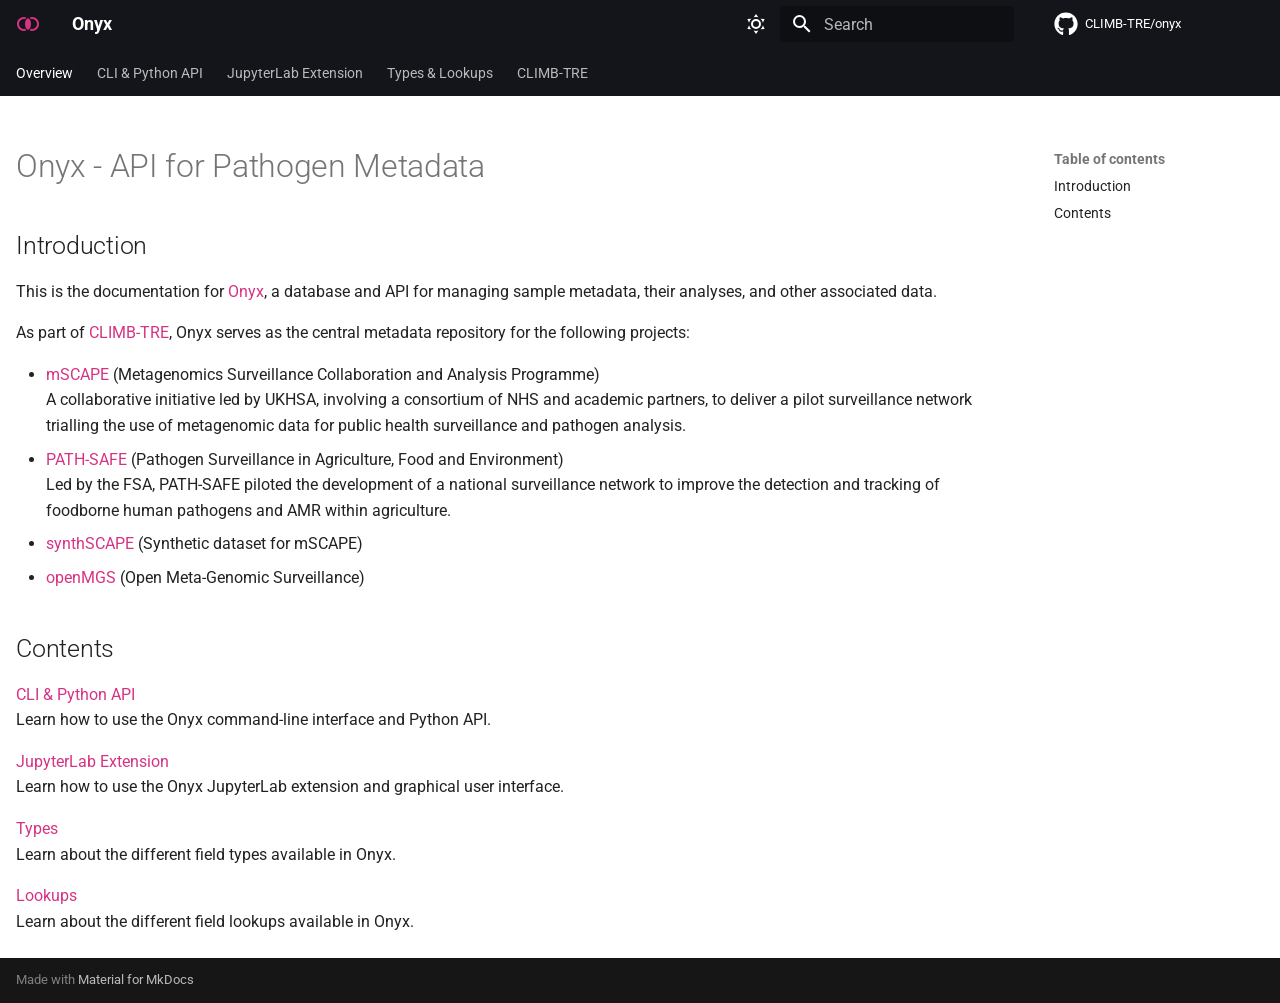
==== commit 096da239: "Deployed 9c9a843 with MkDocs version: 1.6.1" ====
--- a/index.html
+++ b/index.html
@@ -18,7 +18,7 @@
       
       
       <link rel="icon" href="assets/logo.svg">
-      <meta name="generator" content="mkdocs-1.6.1, mkdocs-material-9.6.17">
+      <meta name="generator" content="mkdocs-1.6.1, mkdocs-material-9.6.18">
     
     
       
@@ -612,7 +612,7 @@
               
                 
               
-              <div class="md-sidebar md-sidebar--secondary" data-md-component="sidebar" data-md-type="toc" hidden>
+              <div class="md-sidebar md-sidebar--secondary" data-md-component="sidebar" data-md-type="toc" >
                 <div class="md-sidebar__scrollwrap">
                   <div class="md-sidebar__inner">
                     
@@ -671,15 +671,16 @@
 
 <h1 id="onyx-api-for-pathogen-metadata">Onyx - API for Pathogen Metadata<a class="headerlink" href="#onyx-api-for-pathogen-metadata" title="Permanent link">&para;</a></h1>
 <h2 id="introduction">Introduction<a class="headerlink" href="#introduction" title="Permanent link">&para;</a></h2>
-<p>This is the documentation for <a href="https://github.com/CLIMB-TRE/onyx">Onyx</a>.</p>
-<p>Onyx is a pathogen metadata system for managing sample metadata, their analyses, and other associated data. As part of <a href="https://climb-tre.github.io/">CLIMB-TRE</a>, Onyx serves as the central metadata repository for the following projects:</p>
+<p>This is the documentation for <a href="https://github.com/CLIMB-TRE/onyx">Onyx</a>, a database and API for managing sample metadata, their analyses, and other associated data.</p>
+<p>As part of <a href="https://climb-tre.github.io/">CLIMB-TRE</a>, Onyx serves as the central metadata repository for the following projects:</p>
 <ul>
-<li><a href="https://mscape.climb.ac.uk/">mSCAPE</a> (Metagenomics Surveillance Collaboration and Analysis Programme): A collaborative initiative led by UKHSA, involving a consortium of NHS and academic partners, to deliver a pilot surveillance network trialling the use of metagenomic data for public health surveillance and pathogen analysis.</li>
-<li><a href="https://www.food.gov.uk/our-work/pathogen-surveillance-in-agriculture-food-and-environment-path-safe-programme">PATH-SAFE</a> (Pathogen Surveillance in Agriculture, Food and Environment): Led by the FSA, PATH-SAFE piloted the development of a national surveillance network to improve the detection and tracking of foodborne human pathogens and AMR within agriculture.</li>
+<li><a href="https://mscape.climb.ac.uk/">mSCAPE</a> (Metagenomics Surveillance Collaboration and Analysis Programme)<br>
+  A collaborative initiative led by UKHSA, involving a consortium of NHS and academic partners, to deliver a pilot surveillance network trialling the use of metagenomic data for public health surveillance and pathogen analysis.</li>
+<li><a href="https://www.food.gov.uk/our-work/pathogen-surveillance-in-agriculture-food-and-environment-path-safe-programme">PATH-SAFE</a> (Pathogen Surveillance in Agriculture, Food and Environment)<br>
+  Led by the FSA, PATH-SAFE piloted the development of a national surveillance network to improve the detection and tracking of foodborne human pathogens and AMR within agriculture.</li>
 <li><a href="https://climb-tre.github.io/synthscape/">synthSCAPE</a> (Synthetic dataset for mSCAPE)</li>
 <li><a href="https://climb-tre.github.io/openmgs/">openMGS</a> (Open Meta-Genomic Surveillance)</li>
 </ul>
-<p><img alt="" src="img/onyx.png" /></p>
 <h2 id="contents">Contents<a class="headerlink" href="#contents" title="Permanent link">&para;</a></h2>
 <p><a href="https://climb-tre.github.io/onyx-client">CLI &amp; Python API</a><br>
 Learn how to use the Onyx command-line interface and Python API.</p>
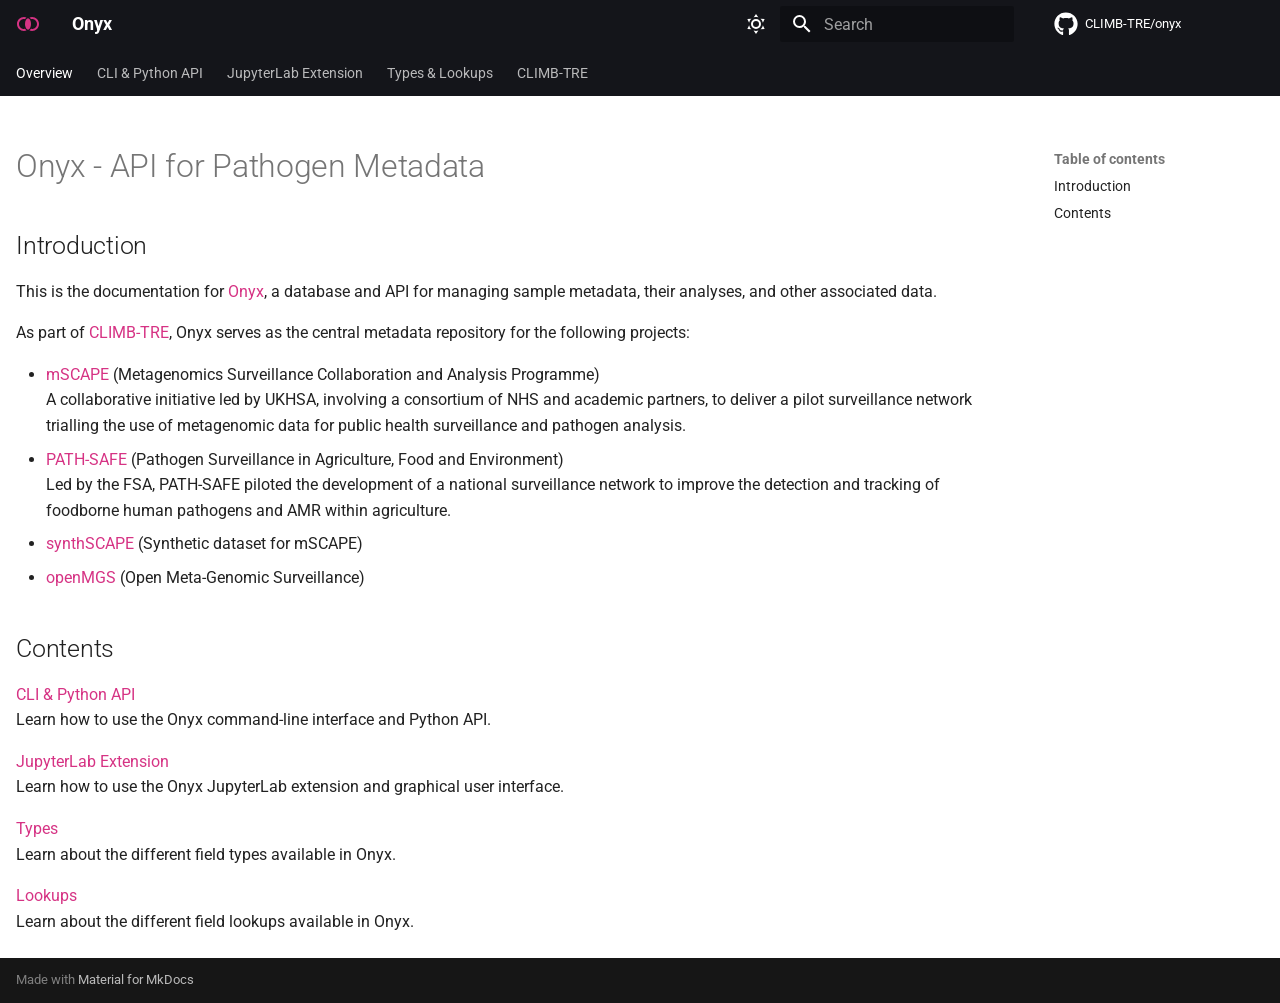
==== commit 69c2036d: "Deployed fad3fbf with MkDocs version: 1.6.1" ====
--- a/index.html
+++ b/index.html
@@ -18,7 +18,7 @@
       
       
       <link rel="icon" href="assets/logo.svg">
-      <meta name="generator" content="mkdocs-1.6.1, mkdocs-material-9.6.18">
+      <meta name="generator" content="mkdocs-1.6.1, mkdocs-material-9.6.19">
     
     
       
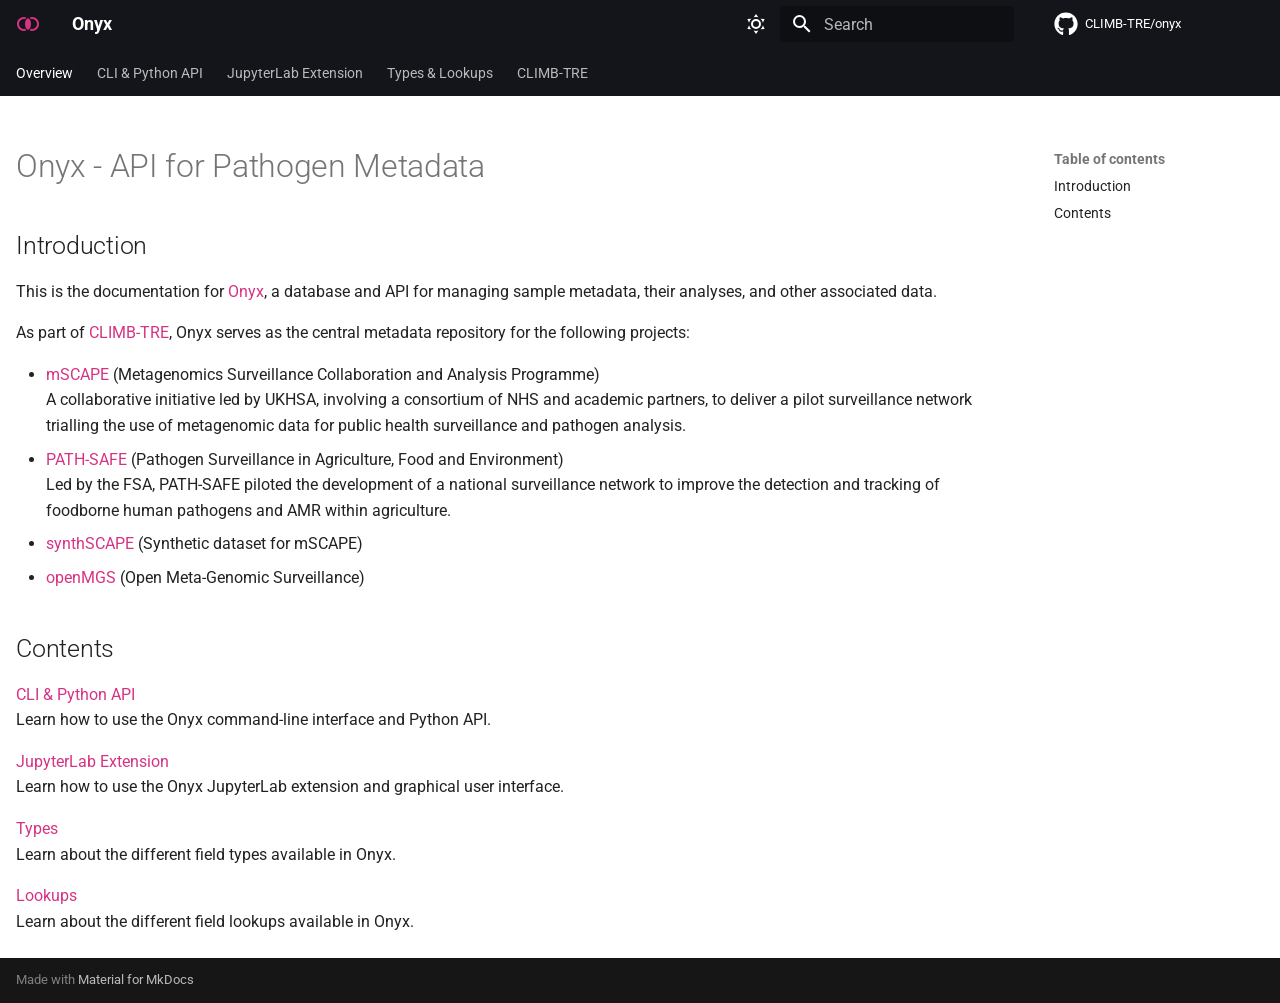
==== commit f65ef656: "Deployed e52896c with MkDocs version: 1.6.1" ====
--- a/index.html
+++ b/index.html
@@ -17,8 +17,11 @@
         <link rel="next" href="fields/types/">
       
       
+        
+      
+      
       <link rel="icon" href="assets/logo.svg">
-      <meta name="generator" content="mkdocs-1.6.1, mkdocs-material-9.6.19">
+      <meta name="generator" content="mkdocs-1.6.1, mkdocs-material-9.7.1">
     
     
       
@@ -26,10 +29,10 @@
       
     
     
-      <link rel="stylesheet" href="assets/stylesheets/main.7e37652d.min.css">
-      
-        
-        <link rel="stylesheet" href="assets/stylesheets/palette.06af60db.min.css">
+      <link rel="stylesheet" href="assets/stylesheets/main.484c7ddc.min.css">
+      
+        
+        <link rel="stylesheet" href="assets/stylesheets/palette.ab4e12ef.min.css">
       
       
 
@@ -54,7 +57,6 @@
     
       
 
-    
     
     
   </head>
@@ -192,7 +194,7 @@
         <a href="https://github.com/CLIMB-TRE/onyx/" title="Go to repository" class="md-source" data-md-component="source">
   <div class="md-source__icon md-icon">
     
-    <svg xmlns="http://www.w3.org/2000/svg" viewBox="0 0 512 512"><!--! Font Awesome Free 7.0.0 by @fontawesome - https://fontawesome.com License - https://fontawesome.com/license/free (Icons: CC BY 4.0, Fonts: SIL OFL 1.1, Code: MIT License) Copyright 2025 Fonticons, Inc.--><path fill="currentColor" d="M173.9 397.4c0 2-2.3 3.6-5.2 3.6-3.3.3-5.6-1.3-5.6-3.6 0-2 2.3-3.6 5.2-3.6 3-.3 5.6 1.3 5.6 3.6m-31.1-4.5c-.7 2 1.3 4.3 4.3 4.9 2.6 1 5.6 0 6.2-2s-1.3-4.3-4.3-5.2c-2.6-.7-5.5.3-6.2 2.3m44.2-1.7c-2.9.7-4.9 2.6-4.6 4.9.3 2 2.9 3.3 5.9 2.6 2.9-.7 4.9-2.6 4.6-4.6-.3-1.9-3-3.2-5.9-2.9M252.8 8C114.1 8 8 113.3 8 252c0 110.9 69.8 205.8 169.5 239.2 12.8 2.3 17.3-5.6 17.3-12.1 0-6.2-.3-40.4-.3-61.4 0 0-70 15-84.7-29.8 0 0-11.4-29.1-27.8-36.6 0 0-22.9-15.7 1.6-15.4 0 0 24.9 2 38.6 25.8 21.9 38.6 58.6 27.5 72.9 20.9 2.3-16 8.8-27.1 16-33.7-55.9-6.2-112.3-14.3-112.3-110.5 0-27.5 7.6-41.3 23.6-58.9-2.6-6.5-11.1-33.3 2.6-67.9 20.9-6.5 69 27 69 27 20-5.6 41.5-8.5 62.8-8.5s42.8 2.9 62.8 8.5c0 0 48.1-33.6 69-27 13.7 34.7 5.2 61.4 2.6 67.9 16 17.7 25.8 31.5 25.8 58.9 0 96.5-58.9 104.2-114.8 110.5 9.2 7.9 17 22.9 17 46.4 0 33.7-.3 75.4-.3 83.6 0 6.5 4.6 14.4 17.3 12.1C436.2 457.8 504 362.9 504 252 504 113.3 391.5 8 252.8 8M105.2 352.9c-1.3 1-1 3.3.7 5.2 1.6 1.6 3.9 2.3 5.2 1 1.3-1 1-3.3-.7-5.2-1.6-1.6-3.9-2.3-5.2-1m-10.8-8.1c-.7 1.3.3 2.9 2.3 3.9 1.6 1 3.6.7 4.3-.7.7-1.3-.3-2.9-2.3-3.9-2-.6-3.6-.3-4.3.7m32.4 35.6c-1.6 1.3-1 4.3 1.3 6.2 2.3 2.3 5.2 2.6 6.5 1 1.3-1.3.7-4.3-1.3-6.2-2.2-2.3-5.2-2.6-6.5-1m-11.4-14.7c-1.6 1-1.6 3.6 0 5.9s4.3 3.3 5.6 2.3c1.6-1.3 1.6-3.9 0-6.2-1.4-2.3-4-3.3-5.6-2"/></svg>
+    <svg xmlns="http://www.w3.org/2000/svg" viewBox="0 0 512 512"><!--! Font Awesome Free 7.1.0 by @fontawesome - https://fontawesome.com License - https://fontawesome.com/license/free (Icons: CC BY 4.0, Fonts: SIL OFL 1.1, Code: MIT License) Copyright 2025 Fonticons, Inc.--><path d="M173.9 397.4c0 2-2.3 3.6-5.2 3.6-3.3.3-5.6-1.3-5.6-3.6 0-2 2.3-3.6 5.2-3.6 3-.3 5.6 1.3 5.6 3.6m-31.1-4.5c-.7 2 1.3 4.3 4.3 4.9 2.6 1 5.6 0 6.2-2s-1.3-4.3-4.3-5.2c-2.6-.7-5.5.3-6.2 2.3m44.2-1.7c-2.9.7-4.9 2.6-4.6 4.9.3 2 2.9 3.3 5.9 2.6 2.9-.7 4.9-2.6 4.6-4.6-.3-1.9-3-3.2-5.9-2.9M252.8 8C114.1 8 8 113.3 8 252c0 110.9 69.8 205.8 169.5 239.2 12.8 2.3 17.3-5.6 17.3-12.1 0-6.2-.3-40.4-.3-61.4 0 0-70 15-84.7-29.8 0 0-11.4-29.1-27.8-36.6 0 0-22.9-15.7 1.6-15.4 0 0 24.9 2 38.6 25.8 21.9 38.6 58.6 27.5 72.9 20.9 2.3-16 8.8-27.1 16-33.7-55.9-6.2-112.3-14.3-112.3-110.5 0-27.5 7.6-41.3 23.6-58.9-2.6-6.5-11.1-33.3 2.6-67.9 20.9-6.5 69 27 69 27 20-5.6 41.5-8.5 62.8-8.5s42.8 2.9 62.8 8.5c0 0 48.1-33.6 69-27 13.7 34.7 5.2 61.4 2.6 67.9 16 17.7 25.8 31.5 25.8 58.9 0 96.5-58.9 104.2-114.8 110.5 9.2 7.9 17 22.9 17 46.4 0 33.7-.3 75.4-.3 83.6 0 6.5 4.6 14.4 17.3 12.1C436.2 457.8 504 362.9 504 252 504 113.3 391.5 8 252.8 8M105.2 352.9c-1.3 1-1 3.3.7 5.2 1.6 1.6 3.9 2.3 5.2 1 1.3-1 1-3.3-.7-5.2-1.6-1.6-3.9-2.3-5.2-1m-10.8-8.1c-.7 1.3.3 2.9 2.3 3.9 1.6 1 3.6.7 4.3-.7.7-1.3-.3-2.9-2.3-3.9-2-.6-3.6-.3-4.3.7m32.4 35.6c-1.6 1.3-1 4.3 1.3 6.2 2.3 2.3 5.2 2.6 6.5 1 1.3-1.3.7-4.3-1.3-6.2-2.2-2.3-5.2-2.6-6.5-1m-11.4-14.7c-1.6 1-1.6 3.6 0 5.9s4.3 3.3 5.6 2.3c1.6-1.3 1.6-3.9 0-6.2-1.4-2.3-4-3.3-5.6-2"/></svg>
   </div>
   <div class="md-source__repository">
     CLIMB-TRE/onyx
@@ -348,7 +350,7 @@
       <a href="https://github.com/CLIMB-TRE/onyx/" title="Go to repository" class="md-source" data-md-component="source">
   <div class="md-source__icon md-icon">
     
-    <svg xmlns="http://www.w3.org/2000/svg" viewBox="0 0 512 512"><!--! Font Awesome Free 7.0.0 by @fontawesome - https://fontawesome.com License - https://fontawesome.com/license/free (Icons: CC BY 4.0, Fonts: SIL OFL 1.1, Code: MIT License) Copyright 2025 Fonticons, Inc.--><path fill="currentColor" d="M173.9 397.4c0 2-2.3 3.6-5.2 3.6-3.3.3-5.6-1.3-5.6-3.6 0-2 2.3-3.6 5.2-3.6 3-.3 5.6 1.3 5.6 3.6m-31.1-4.5c-.7 2 1.3 4.3 4.3 4.9 2.6 1 5.6 0 6.2-2s-1.3-4.3-4.3-5.2c-2.6-.7-5.5.3-6.2 2.3m44.2-1.7c-2.9.7-4.9 2.6-4.6 4.9.3 2 2.9 3.3 5.9 2.6 2.9-.7 4.9-2.6 4.6-4.6-.3-1.9-3-3.2-5.9-2.9M252.8 8C114.1 8 8 113.3 8 252c0 110.9 69.8 205.8 169.5 239.2 12.8 2.3 17.3-5.6 17.3-12.1 0-6.2-.3-40.4-.3-61.4 0 0-70 15-84.7-29.8 0 0-11.4-29.1-27.8-36.6 0 0-22.9-15.7 1.6-15.4 0 0 24.9 2 38.6 25.8 21.9 38.6 58.6 27.5 72.9 20.9 2.3-16 8.8-27.1 16-33.7-55.9-6.2-112.3-14.3-112.3-110.5 0-27.5 7.6-41.3 23.6-58.9-2.6-6.5-11.1-33.3 2.6-67.9 20.9-6.5 69 27 69 27 20-5.6 41.5-8.5 62.8-8.5s42.8 2.9 62.8 8.5c0 0 48.1-33.6 69-27 13.7 34.7 5.2 61.4 2.6 67.9 16 17.7 25.8 31.5 25.8 58.9 0 96.5-58.9 104.2-114.8 110.5 9.2 7.9 17 22.9 17 46.4 0 33.7-.3 75.4-.3 83.6 0 6.5 4.6 14.4 17.3 12.1C436.2 457.8 504 362.9 504 252 504 113.3 391.5 8 252.8 8M105.2 352.9c-1.3 1-1 3.3.7 5.2 1.6 1.6 3.9 2.3 5.2 1 1.3-1 1-3.3-.7-5.2-1.6-1.6-3.9-2.3-5.2-1m-10.8-8.1c-.7 1.3.3 2.9 2.3 3.9 1.6 1 3.6.7 4.3-.7.7-1.3-.3-2.9-2.3-3.9-2-.6-3.6-.3-4.3.7m32.4 35.6c-1.6 1.3-1 4.3 1.3 6.2 2.3 2.3 5.2 2.6 6.5 1 1.3-1.3.7-4.3-1.3-6.2-2.2-2.3-5.2-2.6-6.5-1m-11.4-14.7c-1.6 1-1.6 3.6 0 5.9s4.3 3.3 5.6 2.3c1.6-1.3 1.6-3.9 0-6.2-1.4-2.3-4-3.3-5.6-2"/></svg>
+    <svg xmlns="http://www.w3.org/2000/svg" viewBox="0 0 512 512"><!--! Font Awesome Free 7.1.0 by @fontawesome - https://fontawesome.com License - https://fontawesome.com/license/free (Icons: CC BY 4.0, Fonts: SIL OFL 1.1, Code: MIT License) Copyright 2025 Fonticons, Inc.--><path d="M173.9 397.4c0 2-2.3 3.6-5.2 3.6-3.3.3-5.6-1.3-5.6-3.6 0-2 2.3-3.6 5.2-3.6 3-.3 5.6 1.3 5.6 3.6m-31.1-4.5c-.7 2 1.3 4.3 4.3 4.9 2.6 1 5.6 0 6.2-2s-1.3-4.3-4.3-5.2c-2.6-.7-5.5.3-6.2 2.3m44.2-1.7c-2.9.7-4.9 2.6-4.6 4.9.3 2 2.9 3.3 5.9 2.6 2.9-.7 4.9-2.6 4.6-4.6-.3-1.9-3-3.2-5.9-2.9M252.8 8C114.1 8 8 113.3 8 252c0 110.9 69.8 205.8 169.5 239.2 12.8 2.3 17.3-5.6 17.3-12.1 0-6.2-.3-40.4-.3-61.4 0 0-70 15-84.7-29.8 0 0-11.4-29.1-27.8-36.6 0 0-22.9-15.7 1.6-15.4 0 0 24.9 2 38.6 25.8 21.9 38.6 58.6 27.5 72.9 20.9 2.3-16 8.8-27.1 16-33.7-55.9-6.2-112.3-14.3-112.3-110.5 0-27.5 7.6-41.3 23.6-58.9-2.6-6.5-11.1-33.3 2.6-67.9 20.9-6.5 69 27 69 27 20-5.6 41.5-8.5 62.8-8.5s42.8 2.9 62.8 8.5c0 0 48.1-33.6 69-27 13.7 34.7 5.2 61.4 2.6 67.9 16 17.7 25.8 31.5 25.8 58.9 0 96.5-58.9 104.2-114.8 110.5 9.2 7.9 17 22.9 17 46.4 0 33.7-.3 75.4-.3 83.6 0 6.5 4.6 14.4 17.3 12.1C436.2 457.8 504 362.9 504 252 504 113.3 391.5 8 252.8 8M105.2 352.9c-1.3 1-1 3.3.7 5.2 1.6 1.6 3.9 2.3 5.2 1 1.3-1 1-3.3-.7-5.2-1.6-1.6-3.9-2.3-5.2-1m-10.8-8.1c-.7 1.3.3 2.9 2.3 3.9 1.6 1 3.6.7 4.3-.7.7-1.3-.3-2.9-2.3-3.9-2-.6-3.6-.3-4.3.7m32.4 35.6c-1.6 1.3-1 4.3 1.3 6.2 2.3 2.3 5.2 2.6 6.5 1 1.3-1.3.7-4.3-1.3-6.2-2.2-2.3-5.2-2.6-6.5-1m-11.4-14.7c-1.6 1-1.6 3.6 0 5.9s4.3 3.3 5.6 2.3c1.6-1.3 1.6-3.9 0-6.2-1.4-2.3-4-3.3-5.6-2"/></svg>
   </div>
   <div class="md-source__repository">
     CLIMB-TRE/onyx
@@ -379,9 +381,14 @@
   
   
   <span class="md-ellipsis">
+    
+  
     Overview
+  
+
     
   </span>
+  
   
 
           <span class="md-nav__icon md-icon"></span>
@@ -392,9 +399,14 @@
   
   
   <span class="md-ellipsis">
+    
+  
     Overview
+  
+
     
   </span>
+  
   
 
       </a>
@@ -417,7 +429,9 @@
         <li class="md-nav__item">
   <a href="#introduction" class="md-nav__link">
     <span class="md-ellipsis">
-      Introduction
+      
+        Introduction
+      
     </span>
   </a>
   
@@ -426,7 +440,9 @@
         <li class="md-nav__item">
   <a href="#contents" class="md-nav__link">
     <span class="md-ellipsis">
-      Contents
+      
+        Contents
+      
     </span>
   </a>
   
@@ -452,9 +468,14 @@
   
   
   <span class="md-ellipsis">
+    
+  
     CLI & Python API
+  
+
     
   </span>
+  
   
 
       </a>
@@ -474,10 +495,15 @@
   
   
   <span class="md-ellipsis">
+    
+  
     JupyterLab Extension
+  
+
     
   </span>
   
+  
 
       </a>
     </li>
@@ -512,9 +538,14 @@
   
   
   <span class="md-ellipsis">
+    
+  
     Types & Lookups
+  
+
     
   </span>
+  
   
 
             <span class="md-nav__icon md-icon"></span>
@@ -523,7 +554,11 @@
         <nav class="md-nav" data-md-level="1" aria-labelledby="__nav_4_label" aria-expanded="false">
           <label class="md-nav__title" for="__nav_4">
             <span class="md-nav__icon md-icon"></span>
-            Types & Lookups
+            
+  
+    Types & Lookups
+  
+
           </label>
           <ul class="md-nav__list" data-md-scrollfix>
             
@@ -539,9 +574,14 @@
   
   
   <span class="md-ellipsis">
+    
+  
     Types
+  
+
     
   </span>
+  
   
 
       </a>
@@ -562,9 +602,14 @@
   
   
   <span class="md-ellipsis">
+    
+  
     Lookups
+  
+
     
   </span>
+  
   
 
       </a>
@@ -592,9 +637,14 @@
   
   
   <span class="md-ellipsis">
+    
+  
     CLIMB-TRE
+  
+
     
   </span>
+  
   
 
       </a>
@@ -633,7 +683,9 @@
         <li class="md-nav__item">
   <a href="#introduction" class="md-nav__link">
     <span class="md-ellipsis">
-      Introduction
+      
+        Introduction
+      
     </span>
   </a>
   
@@ -642,7 +694,9 @@
         <li class="md-nav__item">
   <a href="#contents" class="md-nav__link">
     <span class="md-ellipsis">
-      Contents
+      
+        Contents
+      
     </span>
   </a>
   
@@ -658,6 +712,7 @@
           
           
             <div class="md-content" data-md-component="content">
+              
               <article class="md-content__inner md-typeset">
                 
                   
@@ -775,10 +830,11 @@
     
     
       
-      <script id="__config" type="application/json">{"base": ".", "features": ["navigation.tabs", "navigation.top", "navigation.sections", "navigation.footer", "content.code.copy"], "search": "assets/javascripts/workers/search.973d3a69.min.js", "tags": null, "translations": {"clipboard.copied": "Copied to clipboard", "clipboard.copy": "Copy to clipboard", "search.result.more.one": "1 more on this page", "search.result.more.other": "# more on this page", "search.result.none": "No matching documents", "search.result.one": "1 matching document", "search.result.other": "# matching documents", "search.result.placeholder": "Type to start searching", "search.result.term.missing": "Missing", "select.version": "Select version"}, "version": null}</script>
-    
-    
-      <script src="assets/javascripts/bundle.92b07e13.min.js"></script>
+      
+      <script id="__config" type="application/json">{"annotate": null, "base": ".", "features": ["navigation.tabs", "navigation.top", "navigation.sections", "navigation.footer", "content.code.copy"], "search": "assets/javascripts/workers/search.2c215733.min.js", "tags": null, "translations": {"clipboard.copied": "Copied to clipboard", "clipboard.copy": "Copy to clipboard", "search.result.more.one": "1 more on this page", "search.result.more.other": "# more on this page", "search.result.none": "No matching documents", "search.result.one": "1 matching document", "search.result.other": "# matching documents", "search.result.placeholder": "Type to start searching", "search.result.term.missing": "Missing", "select.version": "Select version"}, "version": null}</script>
+    
+    
+      <script src="assets/javascripts/bundle.79ae519e.min.js"></script>
       
     
   </body>
--- a/assets/stylesheets/main.484c7ddc.min.css
+++ b/assets/stylesheets/main.484c7ddc.min.css
@@ -0,0 +1 @@
+@charset "UTF-8";html{-webkit-text-size-adjust:none;-moz-text-size-adjust:none;text-size-adjust:none;box-sizing:border-box}*,:after,:before{box-sizing:inherit}@media (prefers-reduced-motion){*,:after,:before{transition:none!important}}body{margin:0}a,button,input,label{-webkit-tap-highlight-color:transparent}a{color:inherit;text-decoration:none}hr{border:0;box-sizing:initial;display:block;height:.05rem;overflow:visible;padding:0}small{font-size:80%}sub,sup{line-height:1em}img{border-style:none}table{border-collapse:initial;border-spacing:0}td,th{font-weight:400;vertical-align:top}button{background:#0000;border:0;font-family:inherit;font-size:inherit;margin:0;padding:0}input{border:0;outline:none}:root{--md-primary-fg-color:#4051b5;--md-primary-fg-color--light:#5d6cc0;--md-primary-fg-color--dark:#303fa1;--md-primary-bg-color:#fff;--md-primary-bg-color--light:#ffffffb3;--md-accent-fg-color:#526cfe;--md-accent-fg-color--transparent:#526cfe1a;--md-accent-bg-color:#fff;--md-accent-bg-color--light:#ffffffb3}[data-md-color-scheme=default]{color-scheme:light}[data-md-color-scheme=default] img[src$="#gh-dark-mode-only"],[data-md-color-scheme=default] img[src$="#only-dark"]{display:none}:root,[data-md-color-scheme=default]{--md-hue:225deg;--md-default-fg-color:#000000de;--md-default-fg-color--light:#0000008a;--md-default-fg-color--lighter:#00000052;--md-default-fg-color--lightest:#00000012;--md-default-bg-color:#fff;--md-default-bg-color--light:#ffffffb3;--md-default-bg-color--lighter:#ffffff4d;--md-default-bg-color--lightest:#ffffff1f;--md-code-fg-color:#36464e;--md-code-bg-color:#f5f5f5;--md-code-bg-color--light:#f5f5f5b3;--md-code-bg-color--lighter:#f5f5f54d;--md-code-hl-color:#4287ff;--md-code-hl-color--light:#4287ff1a;--md-code-hl-number-color:#d52a2a;--md-code-hl-special-color:#db1457;--md-code-hl-function-color:#a846b9;--md-code-hl-constant-color:#6e59d9;--md-code-hl-keyword-color:#3f6ec6;--md-code-hl-string-color:#1c7d4d;--md-code-hl-name-color:var(--md-code-fg-color);--md-code-hl-operator-color:var(--md-default-fg-color--light);--md-code-hl-punctuation-color:var(--md-default-fg-color--light);--md-code-hl-comment-color:var(--md-default-fg-color--light);--md-code-hl-generic-color:var(--md-default-fg-color--light);--md-code-hl-variable-color:var(--md-default-fg-color--light);--md-typeset-color:var(--md-default-fg-color);--md-typeset-a-color:var(--md-primary-fg-color);--md-typeset-del-color:#f5503d26;--md-typeset-ins-color:#0bd57026;--md-typeset-kbd-color:#fafafa;--md-typeset-kbd-accent-color:#fff;--md-typeset-kbd-border-color:#b8b8b8;--md-typeset-mark-color:#ffff0080;--md-typeset-table-color:#0000001f;--md-typeset-table-color--light:rgba(0,0,0,.035);--md-admonition-fg-color:var(--md-default-fg-color);--md-admonition-bg-color:var(--md-default-bg-color);--md-warning-fg-color:#000000de;--md-warning-bg-color:#ff9;--md-footer-fg-color:#fff;--md-footer-fg-color--light:#ffffffb3;--md-footer-fg-color--lighter:#ffffff73;--md-footer-bg-color:#000000de;--md-footer-bg-color--dark:#00000052;--md-shadow-z1:0 0.2rem 0.5rem #0000000d,0 0 0.05rem #0000001a;--md-shadow-z2:0 0.2rem 0.5rem #0000001a,0 0 0.05rem #00000040;--md-shadow-z3:0 0.2rem 0.5rem #0003,0 0 0.05rem #00000059}.md-icon svg{fill:currentcolor;display:block;height:1.2rem;width:1.2rem}body{-webkit-font-smoothing:antialiased;-moz-osx-font-smoothing:grayscale;--md-text-font-family:var(--md-text-font,_),-apple-system,BlinkMacSystemFont,Helvetica,Arial,sans-serif;--md-code-font-family:var(--md-code-font,_),SFMono-Regular,Consolas,Menlo,monospace}aside,body,input{font-feature-settings:"kern","liga";color:var(--md-typeset-color);font-family:var(--md-text-font-family)}code,kbd,pre{font-feature-settings:"kern";font-family:var(--md-code-font-family)}:root{--md-typeset-table-sort-icon:url('data:image/svg+xml;charset=utf-8,<svg xmlns="http://www.w3.org/2000/svg" viewBox="0 0 24 24"><path d="m18 21-4-4h3V7h-3l4-4 4 4h-3v10h3M2 19v-2h10v2M2 13v-2h7v2M2 7V5h4v2z"/></svg>');--md-typeset-table-sort-icon--asc:url('data:image/svg+xml;charset=utf-8,<svg xmlns="http://www.w3.org/2000/svg" viewBox="0 0 24 24"><path d="M19 17h3l-4 4-4-4h3V3h2M2 17h10v2H2M6 5v2H2V5m0 6h7v2H2z"/></svg>');--md-typeset-table-sort-icon--desc:url('data:image/svg+xml;charset=utf-8,<svg xmlns="http://www.w3.org/2000/svg" viewBox="0 0 24 24"><path d="M19 7h3l-4-4-4 4h3v14h2M2 17h10v2H2M6 5v2H2V5m0 6h7v2H2z"/></svg>')}.md-typeset{-webkit-print-color-adjust:exact;color-adjust:exact;font-size:.8rem;line-height:1.6;overflow-wrap:break-word}@media print{.md-typeset{font-size:.68rem}}.md-typeset blockquote,.md-typeset dl,.md-typeset figure,.md-typeset ol,.md-typeset pre,.md-typeset ul{margin-bottom:1em;margin-top:1em}.md-typeset h1{color:var(--md-default-fg-color--light);font-size:2em;line-height:1.3;margin:0 0 1.25em}.md-typeset h1,.md-typeset h2{font-weight:300;letter-spacing:-.01em}.md-typeset h2{font-size:1.5625em;line-height:1.4;margin:1.6em 0 .64em}.md-typeset h3{font-size:1.25em;font-weight:400;letter-spacing:-.01em;line-height:1.5;margin:1.6em 0 .8em}.md-typeset h2+h3{margin-top:.8em}.md-typeset h4{font-weight:700;letter-spacing:-.01em;margin:1em 0}.md-typeset h5,.md-typeset h6{color:var(--md-default-fg-color--light);font-size:.8em;font-weight:700;letter-spacing:-.01em;margin:1.25em 0}.md-typeset h5{text-transform:uppercase}.md-typeset h5 code{text-transform:none}.md-typeset hr{border-bottom:.05rem solid var(--md-default-fg-color--lightest);display:flow-root;margin:1.5em 0}.md-typeset a{color:var(--md-typeset-a-color);word-break:break-word}.md-typeset a,.md-typeset a:before{transition:color 125ms}.md-typeset a:focus,.md-typeset a:hover{color:var(--md-accent-fg-color)}.md-typeset a:focus code,.md-typeset a:hover code{background-color:var(--md-accent-fg-color--transparent);color:var(--md-accent-fg-color)}.md-typeset a code{color:var(--md-typeset-a-color)}.md-typeset a.focus-visible{outline-color:var(--md-accent-fg-color);outline-offset:.2rem}.md-typeset code,.md-typeset kbd,.md-typeset pre{color:var(--md-code-fg-color);direction:ltr;font-variant-ligatures:none;transition:background-color 125ms}@media print{.md-typeset code,.md-typeset kbd,.md-typeset pre{white-space:pre-wrap}}.md-typeset code{background-color:var(--md-code-bg-color);border-radius:.1rem;-webkit-box-decoration-break:clone;box-decoration-break:clone;font-size:.85em;padding:0 .2941176471em;transition:color 125ms,background-color 125ms;word-break:break-word}.md-typeset code:not(.focus-visible){-webkit-tap-highlight-color:transparent;outline:none}.md-typeset pre{display:flow-root;line-height:1.4;position:relative}.md-typeset pre>code{-webkit-box-decoration-break:slice;box-decoration-break:slice;box-shadow:none;display:block;margin:0;outline-color:var(--md-accent-fg-color);overflow:auto;padding:.7720588235em 1.1764705882em;scrollbar-color:var(--md-default-fg-color--lighter) #0000;scrollbar-width:thin;touch-action:auto;word-break:normal}.md-typeset pre>code:hover{scrollbar-color:var(--md-accent-fg-color) #0000}.md-typeset pre>code::-webkit-scrollbar{height:.2rem;width:.2rem}.md-typeset pre>code::-webkit-scrollbar-thumb{background-color:var(--md-default-fg-color--lighter)}.md-typeset pre>code::-webkit-scrollbar-thumb:hover{background-color:var(--md-accent-fg-color)}.md-typeset kbd{background-color:var(--md-typeset-kbd-color);border-radius:.1rem;box-shadow:0 .1rem 0 .05rem var(--md-typeset-kbd-border-color),0 .1rem 0 var(--md-typeset-kbd-border-color),0 -.1rem .2rem var(--md-typeset-kbd-accent-color) inset;color:var(--md-default-fg-color);display:inline-block;font-size:.75em;padding:0 .6666666667em;vertical-align:text-top;word-break:break-word}.md-typeset mark{background-color:var(--md-typeset-mark-color);-webkit-box-decoration-break:clone;box-decoration-break:clone;color:inherit;word-break:break-word}.md-typeset abbr{cursor:help;text-decoration:none}.md-typeset [data-preview],.md-typeset abbr{border-bottom:.05rem dotted var(--md-default-fg-color--light)}.md-typeset small{opacity:.75}[dir=ltr] .md-typeset sub,[dir=ltr] .md-typeset sup{margin-left:.078125em}[dir=rtl] .md-typeset sub,[dir=rtl] .md-typeset sup{margin-right:.078125em}[dir=ltr] .md-typeset blockquote{padding-left:.6rem}[dir=rtl] .md-typeset blockquote{padding-right:.6rem}[dir=ltr] .md-typeset blockquote{border-left:.2rem solid var(--md-default-fg-color--lighter)}[dir=rtl] .md-typeset blockquote{border-right:.2rem solid var(--md-default-fg-color--lighter)}.md-typeset blockquote{color:var(--md-default-fg-color--light);margin-left:0;margin-right:0}.md-typeset ul{list-style-type:disc}.md-typeset ul[type]{list-style-type:revert-layer}[dir=ltr] .md-typeset ol,[dir=ltr] .md-typeset ul{margin-left:.625em}[dir=rtl] .md-typeset ol,[dir=rtl] .md-typeset ul{margin-right:.625em}.md-typeset ol,.md-typeset ul{padding:0}.md-typeset ol:not([hidden]),.md-typeset ul:not([hidden]){display:flow-root}.md-typeset ol ol,.md-typeset ul ol{list-style-type:lower-alpha}.md-typeset ol ol ol,.md-typeset ul ol ol{list-style-type:lower-roman}.md-typeset ol ol ol ol,.md-typeset ul ol ol ol{list-style-type:upper-alpha}.md-typeset ol ol ol ol ol,.md-typeset ul ol ol ol ol{list-style-type:upper-roman}.md-typeset ol[type],.md-typeset ul[type]{list-style-type:revert-layer}[dir=ltr] .md-typeset ol li,[dir=ltr] .md-typeset ul li{margin-left:1.25em}[dir=rtl] .md-typeset ol li,[dir=rtl] .md-typeset ul li{margin-right:1.25em}.md-typeset ol li,.md-typeset ul li{margin-bottom:.5em}.md-typeset ol li blockquote,.md-typeset ol li p,.md-typeset ul li blockquote,.md-typeset ul li p{margin:.5em 0}.md-typeset ol li:last-child,.md-typeset ul li:last-child{margin-bottom:0}[dir=ltr] .md-typeset ol li ol,[dir=ltr] .md-typeset ol li ul,[dir=ltr] .md-typeset ul li ol,[dir=ltr] .md-typeset ul li ul{margin-left:.625em}[dir=rtl] .md-typeset ol li ol,[dir=rtl] .md-typeset ol li ul,[dir=rtl] .md-typeset ul li ol,[dir=rtl] .md-typeset ul li ul{margin-right:.625em}.md-typeset ol li ol,.md-typeset ol li ul,.md-typeset ul li ol,.md-typeset ul li ul{margin-bottom:.5em;margin-top:.5em}[dir=ltr] .md-typeset dd{margin-left:1.875em}[dir=rtl] .md-typeset dd{margin-right:1.875em}.md-typeset dd{margin-bottom:1.5em;margin-top:1em}.md-typeset img,.md-typeset svg,.md-typeset video{height:auto;max-width:100%}.md-typeset img[align=left]{margin:1em 1em 1em 0}.md-typeset img[align=right]{margin:1em 0 1em 1em}.md-typeset img[align]:only-child{margin-top:0}.md-typeset figure{display:flow-root;margin:1em auto;max-width:100%;text-align:center;width:fit-content}.md-typeset figure img{display:block;margin:0 auto}.md-typeset figcaption{font-style:italic;margin:1em auto;max-width:24rem}.md-typeset iframe{max-width:100%}.md-typeset table:not([class]){background-color:var(--md-default-bg-color);border:.05rem solid var(--md-typeset-table-color);border-radius:.1rem;display:inline-block;font-size:.64rem;max-width:100%;overflow:auto;touch-action:auto}@media print{.md-typeset table:not([class]){display:table}}.md-typeset table:not([class])+*{margin-top:1.5em}.md-typeset table:not([class]) td>:first-child,.md-typeset table:not([class]) th>:first-child{margin-top:0}.md-typeset table:not([class]) td>:last-child,.md-typeset table:not([class]) th>:last-child{margin-bottom:0}.md-typeset table:not([class]) td:not([align]),.md-typeset table:not([class]) th:not([align]){text-align:left}[dir=rtl] .md-typeset table:not([class]) td:not([align]),[dir=rtl] .md-typeset table:not([class]) th:not([align]){text-align:right}.md-typeset table:not([class]) th{font-weight:700;min-width:5rem;padding:.9375em 1.25em;vertical-align:top}.md-typeset table:not([class]) td{border-top:.05rem solid var(--md-typeset-table-color);padding:.9375em 1.25em;vertical-align:top}.md-typeset table:not([class]) tbody tr{transition:background-color 125ms}.md-typeset table:not([class]) tbody tr:hover{background-color:var(--md-typeset-table-color--light);box-shadow:0 .05rem 0 var(--md-default-bg-color) inset}.md-typeset table:not([class]) a{word-break:normal}.md-typeset table th[role=columnheader]{cursor:pointer}[dir=ltr] .md-typeset table th[role=columnheader]:after{margin-left:.5em}[dir=rtl] .md-typeset table th[role=columnheader]:after{margin-right:.5em}.md-typeset table th[role=columnheader]:after{content:"";display:inline-block;height:1.2em;-webkit-mask-image:var(--md-typeset-table-sort-icon);mask-image:var(--md-typeset-table-sort-icon);-webkit-mask-repeat:no-repeat;mask-repeat:no-repeat;-webkit-mask-size:contain;mask-size:contain;transition:background-color 125ms;vertical-align:text-bottom;width:1.2em}.md-typeset table th[role=columnheader]:hover:after{background-color:var(--md-default-fg-color--lighter)}.md-typeset table th[role=columnheader][aria-sort=ascending]:after{background-color:var(--md-default-fg-color--light);-webkit-mask-image:var(--md-typeset-table-sort-icon--asc);mask-image:var(--md-typeset-table-sort-icon--asc)}.md-typeset table th[role=columnheader][aria-sort=descending]:after{background-color:var(--md-default-fg-color--light);-webkit-mask-image:var(--md-typeset-table-sort-icon--desc);mask-image:var(--md-typeset-table-sort-icon--desc)}.md-typeset__scrollwrap{margin:1em -.8rem;overflow-x:auto;touch-action:auto}.md-typeset__table{display:inline-block;margin-bottom:.5em;padding:0 .8rem}@media print{.md-typeset__table{display:block}}html .md-typeset__table table{display:table;margin:0;overflow:hidden;width:100%}@media screen and (max-width:44.984375em){.md-content__inner>pre{margin:1em -.8rem}.md-content__inner>pre code{border-radius:0}}.md-typeset .md-author{border-radius:100%;display:block;flex-shrink:0;height:1.6rem;overflow:hidden;position:relative;transition:color 125ms,transform 125ms;width:1.6rem}.md-typeset .md-author img{display:block}.md-typeset .md-author--more{background:var(--md-default-fg-color--lightest);color:var(--md-default-fg-color--lighter);font-size:.6rem;font-weight:700;line-height:1.6rem;text-align:center}.md-typeset .md-author--long{height:2.4rem;width:2.4rem}.md-typeset a.md-author{transform:scale(1)}.md-typeset a.md-author img{border-radius:100%;filter:grayscale(100%) opacity(75%);transition:filter 125ms}.md-typeset a.md-author:focus,.md-typeset a.md-author:hover{transform:scale(1.1);z-index:1}.md-typeset a.md-author:focus img,.md-typeset a.md-author:hover img{filter:grayscale(0)}.md-banner{background-color:var(--md-footer-bg-color);color:var(--md-footer-fg-color);overflow:auto}@media print{.md-banner{display:none}}.md-banner--warning{background-color:var(--md-warning-bg-color);color:var(--md-warning-fg-color)}.md-banner__inner{font-size:.7rem;margin:.6rem auto;padding:0 .8rem}[dir=ltr] .md-banner__button{float:right}[dir=rtl] .md-banner__button{float:left}.md-banner__button{color:inherit;cursor:pointer;transition:opacity .25s}.no-js .md-banner__button{display:none}.md-banner__button:hover{opacity:.7}html{font-size:125%;height:100%;overflow-x:hidden}@media screen and (min-width:100em){html{font-size:137.5%}}@media screen and (min-width:125em){html{font-size:150%}}body{background-color:var(--md-default-bg-color);display:flex;flex-direction:column;font-size:.5rem;min-height:100%;position:relative;width:100%}@media print{body{display:block}}@media screen and (max-width:59.984375em){body[data-md-scrolllock]{position:fixed}}.md-grid{margin-left:auto;margin-right:auto;max-width:61rem}.md-container{display:flex;flex-direction:column;flex-grow:1}@media print{.md-container{display:block}}.md-main{flex-grow:1}.md-main__inner{display:flex;height:100%;margin-top:1.5rem}.md-ellipsis{overflow:hidden;text-overflow:ellipsis}.md-toggle{display:none}.md-option{height:0;opacity:0;position:absolute;width:0}.md-option:checked+label:not([hidden]){display:block}.md-option.focus-visible+label{outline-color:var(--md-accent-fg-color);outline-style:auto}.md-skip{background-color:var(--md-default-fg-color);border-radius:.1rem;color:var(--md-default-bg-color);font-size:.64rem;margin:.5rem;opacity:0;outline-color:var(--md-accent-fg-color);padding:.3rem .5rem;position:fixed;transform:translateY(.4rem);z-index:-1}.md-skip:focus{opacity:1;transform:translateY(0);transition:transform .25s cubic-bezier(.4,0,.2,1),opacity 175ms 75ms;z-index:10}@page{margin:25mm}:root{--md-clipboard-icon:url('data:image/svg+xml;charset=utf-8,<svg xmlns="http://www.w3.org/2000/svg" viewBox="0 0 24 24"><path d="M19 21H8V7h11m0-2H8a2 2 0 0 0-2 2v14a2 2 0 0 0 2 2h11a2 2 0 0 0 2-2V7a2 2 0 0 0-2-2m-3-4H4a2 2 0 0 0-2 2v14h2V3h12z"/></svg>')}.md-clipboard{border-radius:.1rem;color:var(--md-default-fg-color--lightest);cursor:pointer;height:1.5em;outline-color:var(--md-accent-fg-color);outline-offset:.1rem;transition:color .25s;width:1.5em;z-index:1}@media print{.md-clipboard{display:none}}.md-clipboard:not(.focus-visible){-webkit-tap-highlight-color:transparent;outline:none}:hover>.md-clipboard{color:var(--md-default-fg-color--light)}.md-clipboard:focus,.md-clipboard:hover{color:var(--md-accent-fg-color)}.md-clipboard:after{background-color:currentcolor;content:"";display:block;height:1.125em;margin:0 auto;-webkit-mask-image:var(--md-clipboard-icon);mask-image:var(--md-clipboard-icon);-webkit-mask-position:center;mask-position:center;-webkit-mask-repeat:no-repeat;mask-repeat:no-repeat;-webkit-mask-size:contain;mask-size:contain;width:1.125em}.md-clipboard--inline{cursor:pointer}.md-clipboard--inline code{transition:color .25s,background-color .25s}.md-clipboard--inline:focus code,.md-clipboard--inline:hover code{background-color:var(--md-accent-fg-color--transparent);color:var(--md-accent-fg-color)}:root{--md-code-select-icon:url('data:image/svg+xml;charset=utf-8,<svg xmlns="http://www.w3.org/2000/svg" viewBox="0 0 24 24"><path d="M19 19h-4v2h4c1.1 0 2-.9 2-2v-4h-2m0-12h-4v2h4v4h2V5c0-1.1-.9-2-2-2M5 5h4V3H5c-1.1 0-2 .9-2 2v4h2m0 6H3v4c0 1.1.9 2 2 2h4v-2H5zm2-4h2v2H7zm4 0h2v2h-2zm4 0h2v2h-2zM7 7h2v2H7zm4 0h2v2h-2zm4 0h2v2h-2zm-8 8h2v2H7zm4 0h2v2h-2zm4 0h2v2h-2z"/></svg>');--md-code-copy-icon:url('data:image/svg+xml;charset=utf-8,<svg xmlns="http://www.w3.org/2000/svg" viewBox="0 0 24 24"><path d="M19 21H8V7h11m0-2H8a2 2 0 0 0-2 2v14a2 2 0 0 0 2 2h11a2 2 0 0 0 2-2V7a2 2 0 0 0-2-2m-3-4H4a2 2 0 0 0-2 2v14h2V3h12z"/></svg>')}.md-typeset .md-code__content{display:grid}.md-code__nav{background-color:var(--md-code-bg-color--lighter);border-radius:.1rem;display:flex;gap:.2rem;padding:.2rem;position:absolute;right:.25em;top:.25em;transition:background-color .25s;z-index:1}:hover>.md-code__nav{background-color:var(--md-code-bg-color--light)}.md-code__button{color:var(--md-default-fg-color--lightest);cursor:pointer;display:block;height:1.5em;outline-color:var(--md-accent-fg-color);outline-offset:.1rem;transition:color .25s;width:1.5em}:hover>*>.md-code__button{color:var(--md-default-fg-color--light)}.md-code__button.focus-visible,.md-code__button:hover{color:var(--md-accent-fg-color)}.md-code__button--active{color:var(--md-default-fg-color)!important}.md-code__button:after{background-color:currentcolor;content:"";display:block;height:1.125em;margin:0 auto;-webkit-mask-position:center;mask-position:center;-webkit-mask-repeat:no-repeat;mask-repeat:no-repeat;-webkit-mask-size:contain;mask-size:contain;width:1.125em}.md-code__button[data-md-type=select]:after{-webkit-mask-image:var(--md-code-select-icon);mask-image:var(--md-code-select-icon)}.md-code__button[data-md-type=copy]:after{-webkit-mask-image:var(--md-code-copy-icon);mask-image:var(--md-code-copy-icon)}@keyframes consent{0%{opacity:0;transform:translateY(100%)}to{opacity:1;transform:translateY(0)}}@keyframes overlay{0%{opacity:0}to{opacity:1}}.md-consent__overlay{animation:overlay .25s both;-webkit-backdrop-filter:blur(.1rem);backdrop-filter:blur(.1rem);background-color:#0000008a;height:100%;opacity:1;position:fixed;top:0;width:100%;z-index:5}.md-consent__inner{animation:consent .5s cubic-bezier(.1,.7,.1,1) both;background-color:var(--md-default-bg-color);border:0;border-radius:.1rem;bottom:0;box-shadow:0 0 .2rem #0000001a,0 .2rem .4rem #0003;max-height:100%;overflow:auto;padding:0;position:fixed;width:100%;z-index:5}.md-consent__form{padding:.8rem}.md-consent__settings{display:none;margin:1em 0}input:checked+.md-consent__settings{display:block}.md-consent__controls{margin-bottom:.8rem}.md-typeset .md-consent__controls .md-button{display:inline}@media screen and (max-width:44.984375em){.md-typeset .md-consent__controls .md-button{display:block;margin-top:.4rem;text-align:center;width:100%}}.md-consent label{cursor:pointer}.md-content{flex-grow:1;min-width:0}.md-content__inner{margin:0 .8rem 1.2rem;padding-top:.6rem}@media screen and (min-width:76.25em){[dir=ltr] .md-sidebar--primary:not([hidden])~.md-content>.md-content__inner{margin-left:1.2rem}[dir=ltr] .md-sidebar--secondary:not([hidden])~.md-content>.md-content__inner,[dir=rtl] .md-sidebar--primary:not([hidden])~.md-content>.md-content__inner{margin-right:1.2rem}[dir=rtl] .md-sidebar--secondary:not([hidden])~.md-content>.md-content__inner{margin-left:1.2rem}}.md-content__inner:before{content:"";display:block;height:.4rem}.md-content__inner>:last-child{margin-bottom:0}[dir=ltr] .md-content__button{float:right}[dir=rtl] .md-content__button{float:left}[dir=ltr] .md-content__button{margin-left:.4rem}[dir=rtl] .md-content__button{margin-right:.4rem}.md-content__button{margin:.4rem 0;padding:0}@media print{.md-content__button{display:none}}.md-typeset .md-content__button{color:var(--md-default-fg-color--lighter)}.md-content__button svg{display:inline;vertical-align:top}[dir=rtl] .md-content__button svg{transform:scaleX(-1)}[dir=ltr] .md-dialog{right:.8rem}[dir=rtl] .md-dialog{left:.8rem}.md-dialog{background-color:var(--md-default-fg-color);border-radius:.1rem;bottom:.8rem;box-shadow:var(--md-shadow-z3);min-width:11.1rem;opacity:0;padding:.4rem .6rem;pointer-events:none;position:fixed;transform:translateY(100%);transition:transform 0ms .4s,opacity .4s;z-index:4}@media print{.md-dialog{display:none}}.md-dialog--active{opacity:1;pointer-events:auto;transform:translateY(0);transition:transform .4s cubic-bezier(.075,.85,.175,1),opacity .4s}.md-dialog__inner{color:var(--md-default-bg-color);font-size:.7rem}.md-feedback{margin:2em 0 1em;text-align:center}.md-feedback fieldset{border:none;margin:0;padding:0}.md-feedback__title{font-weight:700;margin:1em auto}.md-feedback__inner{position:relative}.md-feedback__list{display:flex;flex-wrap:wrap;place-content:baseline center;position:relative}.md-feedback__list:hover .md-icon:not(:disabled){color:var(--md-default-fg-color--lighter)}:disabled .md-feedback__list{min-height:1.8rem}.md-feedback__icon{color:var(--md-default-fg-color--light);cursor:pointer;flex-shrink:0;margin:0 .1rem;transition:color 125ms}.md-feedback__icon:not(:disabled).md-icon:hover{color:var(--md-accent-fg-color)}.md-feedback__icon:disabled{color:var(--md-default-fg-color--lightest);pointer-events:none}.md-feedback__note{opacity:0;position:relative;transform:translateY(.4rem);transition:transform .4s cubic-bezier(.1,.7,.1,1),opacity .15s}.md-feedback__note>*{margin:0 auto;max-width:16rem}:disabled .md-feedback__note{opacity:1;transform:translateY(0)}@media print{.md-feedback{display:none}}.md-footer{background-color:var(--md-footer-bg-color);color:var(--md-footer-fg-color)}@media print{.md-footer{display:none}}.md-footer__inner{justify-content:space-between;overflow:auto;padding:.2rem}.md-footer__inner:not([hidden]){display:flex}.md-footer__link{align-items:end;display:flex;flex-grow:0.01;margin-bottom:.4rem;margin-top:1rem;max-width:100%;outline-color:var(--md-accent-fg-color);overflow:hidden;transition:opacity .25s}.md-footer__link:focus,.md-footer__link:hover{opacity:.7}[dir=rtl] .md-footer__link svg{transform:scaleX(-1)}@media screen and (max-width:44.984375em){.md-footer__link--prev{flex-shrink:0}.md-footer__link--prev .md-footer__title{display:none}}[dir=ltr] .md-footer__link--next{margin-left:auto}[dir=rtl] .md-footer__link--next{margin-right:auto}.md-footer__link--next{text-align:right}[dir=rtl] .md-footer__link--next{text-align:left}.md-footer__title{flex-grow:1;font-size:.9rem;margin-bottom:.7rem;max-width:calc(100% - 2.4rem);padding:0 1rem;white-space:nowrap}.md-footer__button{margin:.2rem;padding:.4rem}.md-footer__direction{font-size:.64rem;opacity:.7}.md-footer-meta{background-color:var(--md-footer-bg-color--dark)}.md-footer-meta__inner{display:flex;flex-wrap:wrap;justify-content:space-between;padding:.2rem}html .md-footer-meta.md-typeset a{color:var(--md-footer-fg-color--light)}html .md-footer-meta.md-typeset a:focus,html .md-footer-meta.md-typeset a:hover{color:var(--md-footer-fg-color)}.md-copyright{color:var(--md-footer-fg-color--lighter);font-size:.64rem;margin:auto .6rem;padding:.4rem 0;width:100%}@media screen and (min-width:45em){.md-copyright{width:auto}}.md-copyright__highlight{color:var(--md-footer-fg-color--light)}.md-social{display:inline-flex;gap:.2rem;margin:0 .4rem;padding:.2rem 0 .6rem}@media screen and (min-width:45em){.md-social{padding:.6rem 0}}.md-social__link{display:inline-block;height:1.6rem;text-align:center;width:1.6rem}.md-social__link:before{line-height:1.9}.md-social__link svg{fill:currentcolor;max-height:.8rem;vertical-align:-25%}.md-typeset .md-button{border:.1rem solid;border-radius:.1rem;color:var(--md-primary-fg-color);cursor:pointer;display:inline-block;font-weight:700;padding:.625em 2em;transition:color 125ms,background-color 125ms,border-color 125ms}.md-typeset .md-button--primary{background-color:var(--md-primary-fg-color);border-color:var(--md-primary-fg-color);color:var(--md-primary-bg-color)}.md-typeset .md-button:focus,.md-typeset .md-button:hover{background-color:var(--md-accent-fg-color);border-color:var(--md-accent-fg-color);color:var(--md-accent-bg-color)}[dir=ltr] .md-typeset .md-input{border-top-left-radius:.1rem}[dir=ltr] .md-typeset .md-input,[dir=rtl] .md-typeset .md-input{border-top-right-radius:.1rem}[dir=rtl] .md-typeset .md-input{border-top-left-radius:.1rem}.md-typeset .md-input{border-bottom:.1rem solid var(--md-default-fg-color--lighter);box-shadow:var(--md-shadow-z1);font-size:.8rem;height:1.8rem;padding:0 .6rem;transition:border .25s,box-shadow .25s}.md-typeset .md-input:focus,.md-typeset .md-input:hover{border-bottom-color:var(--md-accent-fg-color);box-shadow:var(--md-shadow-z2)}.md-typeset .md-input--stretch{width:100%}.md-header{background-color:var(--md-primary-fg-color);box-shadow:0 0 .2rem #0000,0 .2rem .4rem #0000;color:var(--md-primary-bg-color);display:block;left:0;position:sticky;right:0;top:0;z-index:4}@media print{.md-header{display:none}}.md-header[hidden]{transform:translateY(-100%);transition:transform .25s cubic-bezier(.8,0,.6,1),box-shadow .25s}.md-header--shadow{box-shadow:0 0 .2rem #0000001a,0 .2rem .4rem #0003;transition:transform .25s cubic-bezier(.1,.7,.1,1),box-shadow .25s}.md-header__inner{align-items:center;display:flex;padding:0 .2rem}.md-header__button{color:currentcolor;cursor:pointer;margin:.2rem;outline-color:var(--md-accent-fg-color);padding:.4rem;position:relative;transition:opacity .25s;vertical-align:middle;z-index:1}.md-header__button:hover{opacity:.7}.md-header__button:not([hidden]){display:inline-block}.md-header__button:not(.focus-visible){-webkit-tap-highlight-color:transparent;outline:none}.md-header__button.md-logo{margin:.2rem;padding:.4rem}@media screen and (max-width:76.234375em){.md-header__button.md-logo{display:none}}.md-header__button.md-logo img,.md-header__button.md-logo svg{fill:currentcolor;display:block;height:1.2rem;width:auto}@media screen and (min-width:60em){.md-header__button[for=__search]{display:none}}.no-js .md-header__button[for=__search]{display:none}[dir=rtl] .md-header__button[for=__search] svg{transform:scaleX(-1)}@media screen and (min-width:76.25em){.md-header__button[for=__drawer]{display:none}}.md-header__topic{display:flex;max-width:100%;position:absolute;transition:transform .4s cubic-bezier(.1,.7,.1,1),opacity .15s;white-space:nowrap}.md-header__topic+.md-header__topic{opacity:0;pointer-events:none;transform:translateX(1.25rem);transition:transform .4s cubic-bezier(1,.7,.1,.1),opacity .15s;z-index:-1}[dir=rtl] .md-header__topic+.md-header__topic{transform:translateX(-1.25rem)}.md-header__topic:first-child{font-weight:700}[dir=ltr] .md-header__title{margin-left:1rem;margin-right:.4rem}[dir=rtl] .md-header__title{margin-left:.4rem;margin-right:1rem}.md-header__title{flex-grow:1;font-size:.9rem;height:2.4rem;line-height:2.4rem}.md-header__title--active .md-header__topic{opacity:0;pointer-events:none;transform:translateX(-1.25rem);transition:transform .4s cubic-bezier(1,.7,.1,.1),opacity .15s;z-index:-1}[dir=rtl] .md-header__title--active .md-header__topic{transform:translateX(1.25rem)}.md-header__title--active .md-header__topic+.md-header__topic{opacity:1;pointer-events:auto;transform:translateX(0);transition:transform .4s cubic-bezier(.1,.7,.1,1),opacity .15s;z-index:0}.md-header__title>.md-header__ellipsis{height:100%;position:relative;width:100%}.md-header__option{display:flex;flex-shrink:0;max-width:100%;transition:max-width 0ms .25s,opacity .25s .25s;white-space:nowrap}[data-md-toggle=search]:checked~.md-header .md-header__option{max-width:0;opacity:0;transition:max-width 0ms,opacity 0ms}.md-header__option>input{bottom:0}.md-header__source{display:none}@media screen and (min-width:60em){[dir=ltr] .md-header__source{margin-left:1rem}[dir=rtl] .md-header__source{margin-right:1rem}.md-header__source{display:block;max-width:11.7rem;width:11.7rem}}@media screen and (min-width:76.25em){[dir=ltr] .md-header__source{margin-left:1.4rem}[dir=rtl] .md-header__source{margin-right:1.4rem}}.md-meta{color:var(--md-default-fg-color--light);font-size:.7rem;line-height:1.3}.md-meta__list{display:inline-flex;flex-wrap:wrap;list-style:none;margin:0;padding:0}.md-meta__item:not(:last-child):after{content:"·";margin-left:.2rem;margin-right:.2rem}.md-meta__link{color:var(--md-typeset-a-color)}.md-meta__link:focus,.md-meta__link:hover{color:var(--md-accent-fg-color)}.md-draft{background-color:#ff1744;border-radius:.125em;color:#fff;display:inline-block;font-weight:700;padding-left:.5714285714em;padding-right:.5714285714em}:root{--md-nav-icon--prev:url('data:image/svg+xml;charset=utf-8,<svg xmlns="http://www.w3.org/2000/svg" viewBox="0 0 24 24"><path d="M20 11v2H8l5.5 5.5-1.42 1.42L4.16 12l7.92-7.92L13.5 5.5 8 11z"/></svg>');--md-nav-icon--next:url('data:image/svg+xml;charset=utf-8,<svg xmlns="http://www.w3.org/2000/svg" viewBox="0 0 24 24"><path d="M8.59 16.58 13.17 12 8.59 7.41 10 6l6 6-6 6z"/></svg>');--md-toc-icon:url('data:image/svg+xml;charset=utf-8,<svg xmlns="http://www.w3.org/2000/svg" viewBox="0 0 24 24"><path d="M3 9h14V7H3zm0 4h14v-2H3zm0 4h14v-2H3zm16 0h2v-2h-2zm0-10v2h2V7zm0 6h2v-2h-2z"/></svg>')}.md-nav{font-size:.7rem;line-height:1.3}.md-nav__title{color:var(--md-default-fg-color--light);display:block;font-weight:700;overflow:hidden;padding:0 .6rem;text-overflow:ellipsis}.md-nav__title .md-nav__button{display:none}.md-nav__title .md-nav__button img{height:100%;width:auto}.md-nav__title .md-nav__button.md-logo img,.md-nav__title .md-nav__button.md-logo svg{fill:currentcolor;display:block;height:2.4rem;max-width:100%;object-fit:contain;width:auto}.md-nav__list{list-style:none;margin:0;padding:0}.md-nav__link{align-items:flex-start;display:flex;gap:.4rem;margin-top:.625em;scroll-snap-align:start;transition:color 125ms}.md-nav__link--passed,.md-nav__link--passed code{color:var(--md-default-fg-color--light)}.md-nav__item .md-nav__link--active,.md-nav__item .md-nav__link--active code{color:var(--md-typeset-a-color)}.md-nav__link .md-ellipsis{position:relative}.md-nav__link .md-ellipsis code{word-break:normal}[dir=ltr] .md-nav__link .md-icon:last-child{margin-left:auto}[dir=rtl] .md-nav__link .md-icon:last-child{margin-right:auto}.md-nav__link .md-typeset{font-size:.7rem;line-height:1.3}.md-nav__link svg{fill:currentcolor;flex-shrink:0;height:1.3em;position:relative}.md-nav__link[for]:focus,.md-nav__link[for]:hover,.md-nav__link[href]:focus,.md-nav__link[href]:hover{color:var(--md-accent-fg-color);cursor:pointer}.md-nav__link[for]:focus code,.md-nav__link[for]:hover code,.md-nav__link[href]:focus code,.md-nav__link[href]:hover code{background-color:var(--md-accent-fg-color--transparent);color:var(--md-accent-fg-color)}.md-nav__link.focus-visible{outline-color:var(--md-accent-fg-color);outline-offset:.2rem}.md-nav--primary .md-nav__link[for=__toc]{display:none}.md-nav--primary .md-nav__link[for=__toc] .md-icon:after{background-color:currentcolor;display:block;height:100%;-webkit-mask-image:var(--md-toc-icon);mask-image:var(--md-toc-icon);width:100%}.md-nav--primary .md-nav__link[for=__toc]~.md-nav{display:none}.md-nav__container>.md-nav__link{margin-top:0}.md-nav__container>.md-nav__link:first-child{flex-grow:1;min-width:0}.md-nav__icon{flex-shrink:0}.md-nav__source{display:none}@media screen and (max-width:76.234375em){.md-nav--primary,.md-nav--primary .md-nav{background-color:var(--md-default-bg-color);display:flex;flex-direction:column;height:100%;left:0;position:absolute;right:0;top:0;z-index:1}.md-nav--primary .md-nav__item,.md-nav--primary .md-nav__title{font-size:.8rem;line-height:1.5}.md-nav--primary .md-nav__title{background-color:var(--md-default-fg-color--lightest);color:var(--md-default-fg-color--light);cursor:pointer;height:5.6rem;line-height:2.4rem;padding:3rem .8rem .2rem;position:relative;white-space:nowrap}[dir=ltr] .md-nav--primary .md-nav__title .md-nav__icon{left:.4rem}[dir=rtl] .md-nav--primary .md-nav__title .md-nav__icon{right:.4rem}.md-nav--primary .md-nav__title .md-nav__icon{display:block;height:1.2rem;margin:.2rem;position:absolute;top:.4rem;width:1.2rem}.md-nav--primary .md-nav__title .md-nav__icon:after{background-color:currentcolor;content:"";display:block;height:100%;-webkit-mask-image:var(--md-nav-icon--prev);mask-image:var(--md-nav-icon--prev);-webkit-mask-position:center;mask-position:center;-webkit-mask-repeat:no-repeat;mask-repeat:no-repeat;-webkit-mask-size:contain;mask-size:contain;width:100%}.md-nav--primary .md-nav__title~.md-nav__list{background-color:var(--md-default-bg-color);box-shadow:0 .05rem 0 var(--md-default-fg-color--lightest) inset;overflow-y:auto;scroll-snap-type:y mandatory;touch-action:pan-y}.md-nav--primary .md-nav__title~.md-nav__list>:first-child{border-top:0}.md-nav--primary .md-nav__title[for=__drawer]{background-color:var(--md-primary-fg-color);color:var(--md-primary-bg-color);font-weight:700}.md-nav--primary .md-nav__title .md-logo{display:block;left:.2rem;margin:.2rem;padding:.4rem;position:absolute;right:.2rem;top:.2rem}.md-nav--primary .md-nav__list{flex:1}.md-nav--primary .md-nav__item{border-top:.05rem solid var(--md-default-fg-color--lightest)}.md-nav--primary .md-nav__item--active>.md-nav__link{color:var(--md-typeset-a-color)}.md-nav--primary .md-nav__item--active>.md-nav__link:focus,.md-nav--primary .md-nav__item--active>.md-nav__link:hover{color:var(--md-accent-fg-color)}.md-nav--primary .md-nav__link{margin-top:0;padding:.6rem .8rem}.md-nav--primary .md-nav__link svg{margin-top:.1em}.md-nav--primary .md-nav__link>.md-nav__link{padding:0}[dir=ltr] .md-nav--primary .md-nav__link .md-nav__icon{margin-right:-.2rem}[dir=rtl] .md-nav--primary .md-nav__link .md-nav__icon{margin-left:-.2rem}.md-nav--primary .md-nav__link .md-nav__icon{font-size:1.2rem;height:1.2rem;width:1.2rem}.md-nav--primary .md-nav__link .md-nav__icon:after{background-color:currentcolor;content:"";display:block;height:100%;-webkit-mask-image:var(--md-nav-icon--next);mask-image:var(--md-nav-icon--next);-webkit-mask-position:center;mask-position:center;-webkit-mask-repeat:no-repeat;mask-repeat:no-repeat;-webkit-mask-size:contain;mask-size:contain;width:100%}[dir=rtl] .md-nav--primary .md-nav__icon:after{transform:scale(-1)}.md-nav--primary .md-nav--secondary .md-nav{background-color:initial;position:static}[dir=ltr] .md-nav--primary .md-nav--secondary .md-nav .md-nav__link{padding-left:1.4rem}[dir=rtl] .md-nav--primary .md-nav--secondary .md-nav .md-nav__link{padding-right:1.4rem}[dir=ltr] .md-nav--primary .md-nav--secondary .md-nav .md-nav .md-nav__link{padding-left:2rem}[dir=rtl] .md-nav--primary .md-nav--secondary .md-nav .md-nav .md-nav__link{padding-right:2rem}[dir=ltr] .md-nav--primary .md-nav--secondary .md-nav .md-nav .md-nav .md-nav__link{padding-left:2.6rem}[dir=rtl] .md-nav--primary .md-nav--secondary .md-nav .md-nav .md-nav .md-nav__link{padding-right:2.6rem}[dir=ltr] .md-nav--primary .md-nav--secondary .md-nav .md-nav .md-nav .md-nav .md-nav__link{padding-left:3.2rem}[dir=rtl] .md-nav--primary .md-nav--secondary .md-nav .md-nav .md-nav .md-nav .md-nav__link{padding-right:3.2rem}.md-nav--secondary{background-color:initial}.md-nav__toggle~.md-nav{display:flex;opacity:0;transform:translateX(100%);transition:transform .25s cubic-bezier(.8,0,.6,1),opacity 125ms 50ms}[dir=rtl] .md-nav__toggle~.md-nav{transform:translateX(-100%)}.md-nav__toggle:checked~.md-nav{opacity:1;transform:translateX(0);transition:transform .25s cubic-bezier(.4,0,.2,1),opacity 125ms 125ms}.md-nav__toggle:checked~.md-nav>.md-nav__list{backface-visibility:hidden}}@media screen and (max-width:59.984375em){.md-nav--primary .md-nav__link[for=__toc]{display:flex}.md-nav--primary .md-nav__link[for=__toc] .md-icon:after{content:""}.md-nav--primary .md-nav__link[for=__toc]+.md-nav__link{display:none}.md-nav--primary .md-nav__link[for=__toc]~.md-nav{display:flex}.md-nav__source{background-color:var(--md-primary-fg-color--dark);color:var(--md-primary-bg-color);display:block;padding:0 .2rem}}@media screen and (min-width:60em) and (max-width:76.234375em){.md-nav--integrated .md-nav__link[for=__toc]{display:flex}.md-nav--integrated .md-nav__link[for=__toc] .md-icon:after{content:""}.md-nav--integrated .md-nav__link[for=__toc]+.md-nav__link{display:none}.md-nav--integrated .md-nav__link[for=__toc]~.md-nav{display:flex}}@media screen and (min-width:60em){.md-nav{margin-bottom:-.4rem}.md-nav--secondary .md-nav__title{background:var(--md-default-bg-color);box-shadow:0 0 .4rem .4rem var(--md-default-bg-color);position:sticky;top:0;z-index:1}.md-nav--secondary .md-nav__title[for=__toc]{scroll-snap-align:start}.md-nav--secondary .md-nav__title .md-nav__icon{display:none}[dir=ltr] .md-nav--secondary .md-nav__list{padding-left:.6rem}[dir=rtl] .md-nav--secondary .md-nav__list{padding-right:.6rem}.md-nav--secondary .md-nav__list{padding-bottom:.4rem}[dir=ltr] .md-nav--secondary .md-nav__item>.md-nav__link{margin-right:.4rem}[dir=rtl] .md-nav--secondary .md-nav__item>.md-nav__link{margin-left:.4rem}}@media screen and (min-width:76.25em){.md-nav{margin-bottom:-.4rem;transition:max-height .25s cubic-bezier(.86,0,.07,1)}.md-nav--primary .md-nav__title{background:var(--md-default-bg-color);box-shadow:0 0 .4rem .4rem var(--md-default-bg-color);position:sticky;top:0;z-index:1}.md-nav--primary .md-nav__title[for=__drawer]{scroll-snap-align:start}.md-nav--primary .md-nav__title .md-nav__icon{display:none}[dir=ltr] .md-nav--primary .md-nav__list{padding-left:.6rem}[dir=rtl] .md-nav--primary .md-nav__list{padding-right:.6rem}.md-nav--primary .md-nav__list{padding-bottom:.4rem}[dir=ltr] .md-nav--primary .md-nav__item>.md-nav__link{margin-right:.4rem}[dir=rtl] .md-nav--primary .md-nav__item>.md-nav__link{margin-left:.4rem}.md-nav__toggle~.md-nav{display:grid;grid-template-rows:minmax(.4rem,0fr);opacity:0;transition:grid-template-rows .25s cubic-bezier(.86,0,.07,1),opacity .25s,visibility 0ms .25s;visibility:collapse}.md-nav__toggle~.md-nav>.md-nav__list{overflow:hidden}.md-nav__toggle.md-toggle--indeterminate~.md-nav,.md-nav__toggle:checked~.md-nav{grid-template-rows:minmax(.4rem,1fr);opacity:1;transition:grid-template-rows .25s cubic-bezier(.86,0,.07,1),opacity .15s .1s,visibility 0ms;visibility:visible}.md-nav__toggle.md-toggle--indeterminate~.md-nav{transition:none}.md-nav__item--nested>.md-nav>.md-nav__title{display:none}.md-nav__item--section{display:block;margin:1.25em 0}.md-nav__item--section:last-child{margin-bottom:0}.md-nav__item--section>.md-nav__link{font-weight:700}.md-nav__item--section>.md-nav__link[for]{color:var(--md-default-fg-color--light)}.md-nav__item--section>.md-nav__link:not(.md-nav__container){pointer-events:none}.md-nav__item--section>.md-nav__link .md-icon,.md-nav__item--section>.md-nav__link>[for]{display:none}[dir=ltr] .md-nav__item--section>.md-nav{margin-left:-.6rem}[dir=rtl] .md-nav__item--section>.md-nav{margin-right:-.6rem}.md-nav__item--section>.md-nav{display:block;opacity:1;visibility:visible}.md-nav__item--section>.md-nav>.md-nav__list>.md-nav__item{padding:0}.md-nav__icon{border-radius:100%;height:.9rem;transition:background-color .25s;width:.9rem}.md-nav__icon:hover{background-color:var(--md-accent-fg-color--transparent)}.md-nav__icon:after{background-color:currentcolor;border-radius:100%;content:"";display:inline-block;height:100%;-webkit-mask-image:var(--md-nav-icon--next);mask-image:var(--md-nav-icon--next);-webkit-mask-position:center;mask-position:center;-webkit-mask-repeat:no-repeat;mask-repeat:no-repeat;-webkit-mask-size:contain;mask-size:contain;transition:transform .25s;vertical-align:-.1rem;width:100%}[dir=rtl] .md-nav__icon:after{transform:rotate(180deg)}.md-nav__item--nested .md-nav__toggle:checked~.md-nav__link .md-nav__icon:after,.md-nav__item--nested .md-toggle--indeterminate~.md-nav__link .md-nav__icon:after{transform:rotate(90deg)}.md-nav--lifted>.md-nav__list>.md-nav__item,.md-nav--lifted>.md-nav__title{display:none}.md-nav--lifted>.md-nav__list>.md-nav__item--active{display:block}.md-nav--lifted>.md-nav__list>.md-nav__item--active>.md-nav__link{background:var(--md-default-bg-color);box-shadow:0 0 .4rem .4rem var(--md-default-bg-color);margin-top:0;position:sticky;top:0;z-index:1}.md-nav--lifted>.md-nav__list>.md-nav__item--active>.md-nav__link:not(.md-nav__container){pointer-events:none}.md-nav--lifted>.md-nav__list>.md-nav__item--active.md-nav__item--section{margin:0}[dir=ltr] .md-nav--lifted>.md-nav__list>.md-nav__item>.md-nav:not(.md-nav--secondary){margin-left:-.6rem}[dir=rtl] .md-nav--lifted>.md-nav__list>.md-nav__item>.md-nav:not(.md-nav--secondary){margin-right:-.6rem}.md-nav--lifted>.md-nav__list>.md-nav__item>[for]{color:var(--md-default-fg-color--light)}.md-nav--lifted .md-nav[data-md-level="1"]{grid-template-rows:minmax(.4rem,1fr);opacity:1;visibility:visible}[dir=ltr] .md-nav--integrated>.md-nav__list>.md-nav__item--active .md-nav--secondary{border-left:.05rem solid var(--md-primary-fg-color)}[dir=rtl] .md-nav--integrated>.md-nav__list>.md-nav__item--active .md-nav--secondary{border-right:.05rem solid var(--md-primary-fg-color)}.md-nav--integrated>.md-nav__list>.md-nav__item--active .md-nav--secondary{display:block;margin-bottom:1.25em;opacity:1;visibility:visible}.md-nav--integrated>.md-nav__list>.md-nav__item--active .md-nav--secondary>.md-nav__list{overflow:visible;padding-bottom:0}.md-nav--integrated>.md-nav__list>.md-nav__item--active .md-nav--secondary>.md-nav__title{display:none}}.md-pagination{font-size:.8rem;font-weight:700;gap:.4rem}.md-pagination,.md-pagination>*{align-items:center;display:flex;justify-content:center}.md-pagination>*{border-radius:.2rem;height:1.8rem;min-width:1.8rem;text-align:center}.md-pagination__current{background-color:var(--md-default-fg-color--lightest);color:var(--md-default-fg-color--light)}.md-pagination__link{transition:color 125ms,background-color 125ms}.md-pagination__link:focus,.md-pagination__link:hover{background-color:var(--md-accent-fg-color--transparent);color:var(--md-accent-fg-color)}.md-pagination__link:focus svg,.md-pagination__link:hover svg{color:var(--md-accent-fg-color)}.md-pagination__link.focus-visible{outline-color:var(--md-accent-fg-color);outline-offset:.2rem}.md-pagination__link svg{fill:currentcolor;color:var(--md-default-fg-color--lighter);display:block;max-height:100%;width:1.2rem}:root{--md-path-icon:url('data:image/svg+xml;charset=utf-8,<svg xmlns="http://www.w3.org/2000/svg" viewBox="0 0 24 24"><path d="M8.59 16.58 13.17 12 8.59 7.41 10 6l6 6-6 6z"/></svg>')}.md-path{font-size:.7rem;margin:0 .8rem;overflow:auto;padding-top:1.2rem}.md-path:not([hidden]){display:block}@media screen and (min-width:76.25em){.md-path{margin:0 1.2rem}}.md-path__list{align-items:center;display:flex;gap:.2rem;list-style:none;margin:0;padding:0}.md-path__item:not(:first-child){display:inline-flex;gap:.2rem;white-space:nowrap}.md-path__item:not(:first-child):before{background-color:var(--md-default-fg-color--lighter);content:"";display:inline;height:.8rem;-webkit-mask-image:var(--md-path-icon);mask-image:var(--md-path-icon);width:.8rem}.md-path__link{align-items:center;color:var(--md-default-fg-color--light);display:flex}.md-path__link:focus,.md-path__link:hover{color:var(--md-accent-fg-color)}:root{--md-post-pin-icon:url('data:image/svg+xml;charset=utf-8,<svg xmlns="http://www.w3.org/2000/svg" viewBox="0 0 24 24"><path d="M16 12V4h1V2H7v2h1v8l-2 2v2h5.2v6h1.6v-6H18v-2z"/></svg>')}.md-post__back{border-bottom:.05rem solid var(--md-default-fg-color--lightest);margin-bottom:1.2rem;padding-bottom:1.2rem}@media screen and (max-width:76.234375em){.md-post__back{display:none}}[dir=rtl] .md-post__back svg{transform:scaleX(-1)}.md-post__authors{display:flex;flex-direction:column;gap:.6rem;margin:0 .6rem 1.2rem}.md-post .md-post__meta a{transition:color 125ms}.md-post .md-post__meta a:focus,.md-post .md-post__meta a:hover{color:var(--md-accent-fg-color)}.md-post__title{color:var(--md-default-fg-color--light);font-weight:700}.md-post--excerpt{margin-bottom:3.2rem}.md-post--excerpt .md-post__header{align-items:center;display:flex;gap:.6rem;min-height:1.6rem}.md-post--excerpt .md-post__authors{align-items:center;display:inline-flex;flex-direction:row;gap:.2rem;margin:0;min-height:2.4rem}[dir=ltr] .md-post--excerpt .md-post__meta .md-meta__list{margin-right:.4rem}[dir=rtl] .md-post--excerpt .md-post__meta .md-meta__list{margin-left:.4rem}.md-post--excerpt .md-post__content>:first-child{--md-scroll-margin:6rem;margin-top:0}.md-post>.md-nav--secondary{margin:1em 0}.md-pin{background:var(--md-default-fg-color--lightest);border-radius:1rem;margin-top:-.05rem;padding:.2rem}.md-pin:after{background-color:currentcolor;content:"";display:block;height:.6rem;margin:0 auto;-webkit-mask-image:var(--md-post-pin-icon);mask-image:var(--md-post-pin-icon);-webkit-mask-position:center;mask-position:center;-webkit-mask-repeat:no-repeat;mask-repeat:no-repeat;-webkit-mask-size:contain;mask-size:contain;width:.6rem}.md-profile{align-items:center;display:flex;font-size:.7rem;gap:.6rem;line-height:1.4;width:100%}.md-profile__description{flex-grow:1}.md-content--post{display:flex}@media screen and (max-width:76.234375em){.md-content--post{flex-flow:column-reverse}}.md-content--post>.md-content__inner{flex-grow:1;min-width:0}@media screen and (min-width:76.25em){[dir=ltr] .md-content--post>.md-content__inner{margin-left:1.2rem}[dir=rtl] .md-content--post>.md-content__inner{margin-right:1.2rem}}@media screen and (max-width:76.234375em){.md-sidebar.md-sidebar--post{padding:0;position:static;width:100%}.md-sidebar.md-sidebar--post .md-sidebar__scrollwrap{overflow:visible}.md-sidebar.md-sidebar--post .md-sidebar__inner{padding:0}.md-sidebar.md-sidebar--post .md-post__meta{margin-left:.6rem;margin-right:.6rem}.md-sidebar.md-sidebar--post .md-nav__item{border:none;display:inline}.md-sidebar.md-sidebar--post .md-nav__list{display:inline-flex;flex-wrap:wrap;gap:.6rem;padding-bottom:.6rem;padding-top:.6rem}.md-sidebar.md-sidebar--post .md-nav__link{padding:0}.md-sidebar.md-sidebar--post .md-nav{height:auto;margin-bottom:0;position:static}}:root{--md-progress-value:0;--md-progress-delay:400ms}.md-progress{background:var(--md-primary-bg-color);height:.075rem;opacity:min(clamp(0,var(--md-progress-value),1),clamp(0,100 - var(--md-progress-value),1));position:fixed;top:0;transform:scaleX(calc(var(--md-progress-value)*1%));transform-origin:left;transition:transform .5s cubic-bezier(.19,1,.22,1),opacity .25s var(--md-progress-delay);width:100%;z-index:4}:root{--md-search-result-icon:url('data:image/svg+xml;charset=utf-8,<svg xmlns="http://www.w3.org/2000/svg" viewBox="0 0 24 24"><path d="M14 2H6a2 2 0 0 0-2 2v16a2 2 0 0 0 2 2h7c-.41-.25-.8-.56-1.14-.9-.33-.33-.61-.7-.86-1.1H6V4h7v5h5v1.18c.71.16 1.39.43 2 .82V8zm6.31 16.9c1.33-2.11.69-4.9-1.4-6.22-2.11-1.33-4.91-.68-6.22 1.4-1.34 2.11-.69 4.89 1.4 6.22 1.46.93 3.32.93 4.79.02L22 23.39 23.39 22zm-3.81.1a2.5 2.5 0 0 1-2.5-2.5 2.5 2.5 0 0 1 2.5-2.5 2.5 2.5 0 0 1 2.5 2.5 2.5 2.5 0 0 1-2.5 2.5"/></svg>')}.md-search{position:relative}@media screen and (min-width:60em){.md-search{padding:.2rem 0}}.no-js .md-search{display:none}.md-search__overlay{opacity:0;z-index:1}@media screen and (max-width:59.984375em){[dir=ltr] .md-search__overlay{left:-2.2rem}[dir=rtl] .md-search__overlay{right:-2.2rem}.md-search__overlay{background-color:var(--md-default-bg-color);border-radius:1rem;height:2rem;overflow:hidden;pointer-events:none;position:absolute;top:-1rem;transform-origin:center;transition:transform .3s .1s,opacity .2s .2s;width:2rem}[data-md-toggle=search]:checked~.md-header .md-search__overlay{opacity:1;transition:transform .4s,opacity .1s}}@media screen and (min-width:60em){[dir=ltr] .md-search__overlay{left:0}[dir=rtl] .md-search__overlay{right:0}.md-search__overlay{background-color:#0000008a;cursor:pointer;height:0;position:fixed;top:0;transition:width 0ms .25s,height 0ms .25s,opacity .25s;width:0}[data-md-toggle=search]:checked~.md-header .md-search__overlay{height:200vh;opacity:1;transition:width 0ms,height 0ms,opacity .25s;width:100%}}@media screen and (max-width:29.984375em){[data-md-toggle=search]:checked~.md-header .md-search__overlay{transform:scale(45)}}@media screen and (min-width:30em) and (max-width:44.984375em){[data-md-toggle=search]:checked~.md-header .md-search__overlay{transform:scale(60)}}@media screen and (min-width:45em) and (max-width:59.984375em){[data-md-toggle=search]:checked~.md-header .md-search__overlay{transform:scale(75)}}.md-search__inner{backface-visibility:hidden}@media screen and (max-width:59.984375em){[dir=ltr] .md-search__inner{left:0}[dir=rtl] .md-search__inner{right:0}.md-search__inner{height:0;opacity:0;overflow:hidden;position:fixed;top:0;transform:translateX(5%);transition:width 0ms .3s,height 0ms .3s,transform .15s cubic-bezier(.4,0,.2,1) .15s,opacity .15s .15s;width:0;z-index:2}[dir=rtl] .md-search__inner{transform:translateX(-5%)}[data-md-toggle=search]:checked~.md-header .md-search__inner{height:100%;opacity:1;transform:translateX(0);transition:width 0ms 0ms,height 0ms 0ms,transform .15s cubic-bezier(.1,.7,.1,1) .15s,opacity .15s .15s;width:100%}}@media screen and (min-width:60em){[dir=ltr] .md-search__inner{float:right}[dir=rtl] .md-search__inner{float:left}.md-search__inner{padding:.1rem 0;position:relative;transition:width .25s cubic-bezier(.1,.7,.1,1);width:11.7rem}}@media screen and (min-width:60em) and (max-width:76.234375em){[data-md-toggle=search]:checked~.md-header .md-search__inner{width:23.4rem}}@media screen and (min-width:76.25em){[data-md-toggle=search]:checked~.md-header .md-search__inner{width:34.4rem}}.md-search__form{background-color:var(--md-default-bg-color);box-shadow:0 0 .6rem #0000;height:2.4rem;position:relative;transition:color .25s,background-color .25s;z-index:2}@media screen and (min-width:60em){.md-search__form{background-color:#00000042;border-radius:.1rem;height:1.8rem}.md-search__form:hover{background-color:#ffffff1f}}[data-md-toggle=search]:checked~.md-header .md-search__form{background-color:var(--md-default-bg-color);border-radius:.1rem .1rem 0 0;box-shadow:0 0 .6rem #00000012;color:var(--md-default-fg-color)}[dir=ltr] .md-search__input{padding-left:3.6rem;padding-right:2.2rem}[dir=rtl] .md-search__input{padding-left:2.2rem;padding-right:3.6rem}.md-search__input{background:#0000;font-size:.9rem;height:100%;position:relative;text-overflow:ellipsis;width:100%;z-index:2}.md-search__input::placeholder{transition:color .25s}.md-search__input::placeholder,.md-search__input~.md-search__icon{color:var(--md-default-fg-color--light)}.md-search__input::-ms-clear{display:none}@media screen and (max-width:59.984375em){.md-search__input{font-size:.9rem;height:2.4rem;width:100%}}@media screen and (min-width:60em){[dir=ltr] .md-search__input{padding-left:2.2rem}[dir=rtl] .md-search__input{padding-right:2.2rem}.md-search__input{color:inherit;font-size:.8rem}.md-search__input::placeholder{color:var(--md-primary-bg-color--light)}.md-search__input+.md-search__icon{color:var(--md-primary-bg-color)}[data-md-toggle=search]:checked~.md-header .md-search__input{text-overflow:clip}[data-md-toggle=search]:checked~.md-header .md-search__input+.md-search__icon{color:var(--md-default-fg-color--light)}[data-md-toggle=search]:checked~.md-header .md-search__input::placeholder{color:#0000}}.md-search__icon{cursor:pointer;display:inline-block;height:1.2rem;transition:color .25s,opacity .25s;width:1.2rem}.md-search__icon:hover{opacity:.7}[dir=ltr] .md-search__icon[for=__search]{left:.5rem}[dir=rtl] .md-search__icon[for=__search]{right:.5rem}.md-search__icon[for=__search]{position:absolute;top:.3rem;z-index:2}[dir=rtl] .md-search__icon[for=__search] svg{transform:scaleX(-1)}@media screen and (max-width:59.984375em){[dir=ltr] .md-search__icon[for=__search]{left:.8rem}[dir=rtl] .md-search__icon[for=__search]{right:.8rem}.md-search__icon[for=__search]{top:.6rem}.md-search__icon[for=__search] svg:first-child{display:none}}@media screen and (min-width:60em){.md-search__icon[for=__search]{pointer-events:none}.md-search__icon[for=__search] svg:last-child{display:none}}[dir=ltr] .md-search__options{right:.5rem}[dir=rtl] .md-search__options{left:.5rem}.md-search__options{pointer-events:none;position:absolute;top:.3rem;z-index:2}@media screen and (max-width:59.984375em){[dir=ltr] .md-search__options{right:.8rem}[dir=rtl] .md-search__options{left:.8rem}.md-search__options{top:.6rem}}[dir=ltr] .md-search__options>.md-icon{margin-left:.2rem}[dir=rtl] .md-search__options>.md-icon{margin-right:.2rem}.md-search__options>.md-icon{color:var(--md-default-fg-color--light);opacity:0;transform:scale(.75);transition:transform .15s cubic-bezier(.1,.7,.1,1),opacity .15s}.md-search__options>.md-icon:not(.focus-visible){-webkit-tap-highlight-color:transparent;outline:none}[data-md-toggle=search]:checked~.md-header .md-search__input:valid~.md-search__options>.md-icon{opacity:1;pointer-events:auto;transform:scale(1)}[data-md-toggle=search]:checked~.md-header .md-search__input:valid~.md-search__options>.md-icon:hover{opacity:.7}[dir=ltr] .md-search__suggest{padding-left:3.6rem;padding-right:2.2rem}[dir=rtl] .md-search__suggest{padding-left:2.2rem;padding-right:3.6rem}.md-search__suggest{align-items:center;color:var(--md-default-fg-color--lighter);display:flex;font-size:.9rem;height:100%;opacity:0;position:absolute;top:0;transition:opacity 50ms;white-space:nowrap;width:100%}@media screen and (min-width:60em){[dir=ltr] .md-search__suggest{padding-left:2.2rem}[dir=rtl] .md-search__suggest{padding-right:2.2rem}.md-search__suggest{font-size:.8rem}}[data-md-toggle=search]:checked~.md-header .md-search__suggest{opacity:1;transition:opacity .3s .1s}[dir=ltr] .md-search__output{border-bottom-left-radius:.1rem}[dir=ltr] .md-search__output,[dir=rtl] .md-search__output{border-bottom-right-radius:.1rem}[dir=rtl] .md-search__output{border-bottom-left-radius:.1rem}.md-search__output{overflow:hidden;position:absolute;width:100%;z-index:1}@media screen and (max-width:59.984375em){.md-search__output{bottom:0;top:2.4rem}}@media screen and (min-width:60em){.md-search__output{opacity:0;top:1.9rem;transition:opacity .4s}[data-md-toggle=search]:checked~.md-header .md-search__output{box-shadow:var(--md-shadow-z3);opacity:1}}.md-search__scrollwrap{backface-visibility:hidden;background-color:var(--md-default-bg-color);height:100%;overflow-y:auto;touch-action:pan-y}@media (-webkit-max-device-pixel-ratio:1),(max-resolution:1dppx){.md-search__scrollwrap{transform:translateZ(0)}}@media screen and (min-width:60em) and (max-width:76.234375em){.md-search__scrollwrap{width:23.4rem}}@media screen and (min-width:76.25em){.md-search__scrollwrap{width:34.4rem}}@media screen and (min-width:60em){.md-search__scrollwrap{max-height:0;scrollbar-color:var(--md-default-fg-color--lighter) #0000;scrollbar-width:thin}[data-md-toggle=search]:checked~.md-header .md-search__scrollwrap{max-height:75vh}.md-search__scrollwrap:hover{scrollbar-color:var(--md-accent-fg-color) #0000}.md-search__scrollwrap::-webkit-scrollbar{height:.2rem;width:.2rem}.md-search__scrollwrap::-webkit-scrollbar-thumb{background-color:var(--md-default-fg-color--lighter)}.md-search__scrollwrap::-webkit-scrollbar-thumb:hover{background-color:var(--md-accent-fg-color)}}.md-search-result{color:var(--md-default-fg-color);word-break:break-word}.md-search-result__meta{background-color:var(--md-default-fg-color--lightest);color:var(--md-default-fg-color--light);font-size:.64rem;line-height:1.8rem;padding:0 .8rem;scroll-snap-align:start}@media screen and (min-width:60em){[dir=ltr] .md-search-result__meta{padding-left:2.2rem}[dir=rtl] .md-search-result__meta{padding-right:2.2rem}}.md-search-result__list{list-style:none;margin:0;padding:0;-webkit-user-select:none;user-select:none}.md-search-result__item{box-shadow:0 -.05rem var(--md-default-fg-color--lightest)}.md-search-result__item:first-child{box-shadow:none}.md-search-result__link{display:block;outline:none;scroll-snap-align:start;transition:background-color .25s}.md-search-result__link:focus,.md-search-result__link:hover{background-color:var(--md-accent-fg-color--transparent)}.md-search-result__link:last-child p:last-child{margin-bottom:.6rem}.md-search-result__more>summary{cursor:pointer;display:block;outline:none;position:sticky;scroll-snap-align:start;top:0;z-index:1}.md-search-result__more>summary::marker{display:none}.md-search-result__more>summary::-webkit-details-marker{display:none}.md-search-result__more>summary>div{color:var(--md-typeset-a-color);font-size:.64rem;padding:.75em .8rem;transition:color .25s,background-color .25s}@media screen and (min-width:60em){[dir=ltr] .md-search-result__more>summary>div{padding-left:2.2rem}[dir=rtl] .md-search-result__more>summary>div{padding-right:2.2rem}}.md-search-result__more>summary:focus>div,.md-search-result__more>summary:hover>div{background-color:var(--md-accent-fg-color--transparent);color:var(--md-accent-fg-color)}.md-search-result__more[open]>summary{background-color:var(--md-default-bg-color)}.md-search-result__article{overflow:hidden;padding:0 .8rem;position:relative}@media screen and (min-width:60em){[dir=ltr] .md-search-result__article{padding-left:2.2rem}[dir=rtl] .md-search-result__article{padding-right:2.2rem}}[dir=ltr] .md-search-result__icon{left:0}[dir=rtl] .md-search-result__icon{right:0}.md-search-result__icon{color:var(--md-default-fg-color--light);height:1.2rem;margin:.5rem;position:absolute;width:1.2rem}@media screen and (max-width:59.984375em){.md-search-result__icon{display:none}}.md-search-result__icon:after{background-color:currentcolor;content:"";display:inline-block;height:100%;-webkit-mask-image:var(--md-search-result-icon);mask-image:var(--md-search-result-icon);-webkit-mask-position:center;mask-position:center;-webkit-mask-repeat:no-repeat;mask-repeat:no-repeat;-webkit-mask-size:contain;mask-size:contain;width:100%}[dir=rtl] .md-search-result__icon:after{transform:scaleX(-1)}.md-search-result .md-typeset{color:var(--md-default-fg-color--light);font-size:.64rem;line-height:1.6}.md-search-result .md-typeset h1{color:var(--md-default-fg-color);font-size:.8rem;font-weight:400;line-height:1.4;margin:.55rem 0}.md-search-result .md-typeset h1 mark{text-decoration:none}.md-search-result .md-typeset h2{color:var(--md-default-fg-color);font-size:.64rem;font-weight:700;line-height:1.6;margin:.5em 0}.md-search-result .md-typeset h2 mark{text-decoration:none}.md-search-result__terms{color:var(--md-default-fg-color);display:block;font-size:.64rem;font-style:italic;margin:.5em 0}.md-search-result mark{background-color:initial;color:var(--md-accent-fg-color);text-decoration:underline}.md-select{position:relative;z-index:1}.md-select__inner{background-color:var(--md-default-bg-color);border-radius:.1rem;box-shadow:var(--md-shadow-z2);color:var(--md-default-fg-color);left:50%;margin-top:.2rem;max-height:0;opacity:0;position:absolute;top:calc(100% - .2rem);transform:translate3d(-50%,.3rem,0);transition:transform .25s 375ms,opacity .25s .25s,max-height 0ms .5s}.md-select:focus-within .md-select__inner,.md-select:hover .md-select__inner{max-height:10rem;opacity:1;transform:translate3d(-50%,0,0);transition:transform .25s cubic-bezier(.1,.7,.1,1),opacity .25s,max-height 0ms}.md-select__inner:after{border-bottom:.2rem solid #0000;border-bottom-color:var(--md-default-bg-color);border-left:.2rem solid #0000;border-right:.2rem solid #0000;border-top:0;content:"";height:0;left:50%;margin-left:-.2rem;margin-top:-.2rem;position:absolute;top:0;width:0}.md-select__list{border-radius:.1rem;font-size:.8rem;list-style-type:none;margin:0;max-height:inherit;overflow:auto;padding:0}.md-select__item{line-height:1.8rem}[dir=ltr] .md-select__link{padding-left:.6rem;padding-right:1.2rem}[dir=rtl] .md-select__link{padding-left:1.2rem;padding-right:.6rem}.md-select__link{cursor:pointer;display:block;outline:none;scroll-snap-align:start;transition:background-color .25s,color .25s;width:100%}.md-select__link:focus,.md-select__link:hover{color:var(--md-accent-fg-color)}.md-select__link:focus{background-color:var(--md-default-fg-color--lightest)}.md-sidebar{align-self:flex-start;flex-shrink:0;padding:1.2rem 0;position:sticky;top:2.4rem;width:12.1rem}@media print{.md-sidebar{display:none}}@media screen and (max-width:76.234375em){[dir=ltr] .md-sidebar--primary{left:-12.1rem}[dir=rtl] .md-sidebar--primary{right:-12.1rem}.md-sidebar--primary{background-color:var(--md-default-bg-color);display:block;height:100%;position:fixed;top:0;transform:translateX(0);transition:transform .25s cubic-bezier(.4,0,.2,1),box-shadow .25s;width:12.1rem;z-index:5}[data-md-toggle=drawer]:checked~.md-container .md-sidebar--primary{box-shadow:var(--md-shadow-z3);transform:translateX(12.1rem)}[dir=rtl] [data-md-toggle=drawer]:checked~.md-container .md-sidebar--primary{transform:translateX(-12.1rem)}.md-sidebar--primary .md-sidebar__scrollwrap{bottom:0;left:0;margin:0;overflow:hidden;position:absolute;right:0;scroll-snap-type:none;top:0}}@media screen and (min-width:76.25em){.md-sidebar{height:0}.no-js .md-sidebar{height:auto}.md-header--lifted~.md-container .md-sidebar{top:4.8rem}}.md-sidebar--secondary{display:none;order:2}@media screen and (min-width:60em){.md-sidebar--secondary{height:0}.no-js .md-sidebar--secondary{height:auto}.md-sidebar--secondary:not([hidden]){display:block}.md-sidebar--secondary .md-sidebar__scrollwrap{touch-action:pan-y}}.md-sidebar__scrollwrap{backface-visibility:hidden;margin:0 .2rem;overflow-y:auto;scrollbar-color:var(--md-default-fg-color--lighter) #0000}@media screen and (min-width:60em){.md-sidebar__scrollwrap{scrollbar-gutter:stable;scrollbar-width:thin}}.md-sidebar__scrollwrap::-webkit-scrollbar{height:.2rem;width:.2rem}.md-sidebar__scrollwrap:focus-within,.md-sidebar__scrollwrap:hover{scrollbar-color:var(--md-accent-fg-color) #0000}.md-sidebar__scrollwrap:focus-within::-webkit-scrollbar-thumb,.md-sidebar__scrollwrap:hover::-webkit-scrollbar-thumb{background-color:var(--md-default-fg-color--lighter)}.md-sidebar__scrollwrap:focus-within::-webkit-scrollbar-thumb:hover,.md-sidebar__scrollwrap:hover::-webkit-scrollbar-thumb:hover{background-color:var(--md-accent-fg-color)}@supports selector(::-webkit-scrollbar){.md-sidebar__scrollwrap{scrollbar-gutter:auto}[dir=ltr] .md-sidebar__inner{padding-right:calc(100% - 11.5rem)}[dir=rtl] .md-sidebar__inner{padding-left:calc(100% - 11.5rem)}}@media screen and (max-width:76.234375em){.md-overlay{background-color:#0000008a;height:0;opacity:0;position:fixed;top:0;transition:width 0ms .25s,height 0ms .25s,opacity .25s;width:0;z-index:5}[data-md-toggle=drawer]:checked~.md-overlay{height:100%;opacity:1;transition:width 0ms,height 0ms,opacity .25s;width:100%}}@keyframes facts{0%{height:0}to{height:.65rem}}@keyframes fact{0%{opacity:0;transform:translateY(100%)}50%{opacity:0}to{opacity:1;transform:translateY(0)}}:root{--md-source-forks-icon:url('data:image/svg+xml;charset=utf-8,<svg xmlns="http://www.w3.org/2000/svg" viewBox="0 0 16 16"><path d="M5 5.372v.878c0 .414.336.75.75.75h4.5a.75.75 0 0 0 .75-.75v-.878a2.25 2.25 0 1 1 1.5 0v.878a2.25 2.25 0 0 1-2.25 2.25h-1.5v2.128a2.251 2.251 0 1 1-1.5 0V8.5h-1.5A2.25 2.25 0 0 1 3.5 6.25v-.878a2.25 2.25 0 1 1 1.5 0M5 3.25a.75.75 0 1 0-1.5 0 .75.75 0 0 0 1.5 0m6.75.75a.75.75 0 1 0 0-1.5.75.75 0 0 0 0 1.5m-3 8.75a.75.75 0 1 0-1.5 0 .75.75 0 0 0 1.5 0"/></svg>');--md-source-repositories-icon:url('data:image/svg+xml;charset=utf-8,<svg xmlns="http://www.w3.org/2000/svg" viewBox="0 0 16 16"><path d="M2 2.5A2.5 2.5 0 0 1 4.5 0h8.75a.75.75 0 0 1 .75.75v12.5a.75.75 0 0 1-.75.75h-2.5a.75.75 0 0 1 0-1.5h1.75v-2h-8a1 1 0 0 0-.714 1.7.75.75 0 1 1-1.072 1.05A2.5 2.5 0 0 1 2 11.5Zm10.5-1h-8a1 1 0 0 0-1 1v6.708A2.5 2.5 0 0 1 4.5 9h8ZM5 12.25a.25.25 0 0 1 .25-.25h3.5a.25.25 0 0 1 .25.25v3.25a.25.25 0 0 1-.4.2l-1.45-1.087a.25.25 0 0 0-.3 0L5.4 15.7a.25.25 0 0 1-.4-.2Z"/></svg>');--md-source-stars-icon:url('data:image/svg+xml;charset=utf-8,<svg xmlns="http://www.w3.org/2000/svg" viewBox="0 0 16 16"><path d="M8 .25a.75.75 0 0 1 .673.418l1.882 3.815 4.21.612a.75.75 0 0 1 .416 1.279l-3.046 2.97.719 4.192a.751.751 0 0 1-1.088.791L8 12.347l-3.766 1.98a.75.75 0 0 1-1.088-.79l.72-4.194L.818 6.374a.75.75 0 0 1 .416-1.28l4.21-.611L7.327.668A.75.75 0 0 1 8 .25m0 2.445L6.615 5.5a.75.75 0 0 1-.564.41l-3.097.45 2.24 2.184a.75.75 0 0 1 .216.664l-.528 3.084 2.769-1.456a.75.75 0 0 1 .698 0l2.77 1.456-.53-3.084a.75.75 0 0 1 .216-.664l2.24-2.183-3.096-.45a.75.75 0 0 1-.564-.41z"/></svg>');--md-source-version-icon:url('data:image/svg+xml;charset=utf-8,<svg xmlns="http://www.w3.org/2000/svg" viewBox="0 0 16 16"><path d="M1 7.775V2.75C1 1.784 1.784 1 2.75 1h5.025c.464 0 .91.184 1.238.513l6.25 6.25a1.75 1.75 0 0 1 0 2.474l-5.026 5.026a1.75 1.75 0 0 1-2.474 0l-6.25-6.25A1.75 1.75 0 0 1 1 7.775m1.5 0c0 .066.026.13.073.177l6.25 6.25a.25.25 0 0 0 .354 0l5.025-5.025a.25.25 0 0 0 0-.354l-6.25-6.25a.25.25 0 0 0-.177-.073H2.75a.25.25 0 0 0-.25.25ZM6 5a1 1 0 1 1 0 2 1 1 0 0 1 0-2"/></svg>')}.md-source{backface-visibility:hidden;display:block;font-size:.65rem;line-height:1.2;outline-color:var(--md-accent-fg-color);transition:opacity .25s;white-space:nowrap}.md-source:hover{opacity:.7}.md-source__icon{display:inline-block;height:2.4rem;vertical-align:middle;width:2rem}[dir=ltr] .md-source__icon svg{margin-left:.6rem}[dir=rtl] .md-source__icon svg{margin-right:.6rem}.md-source__icon svg{margin-top:.6rem}[dir=ltr] .md-source__icon+.md-source__repository{padding-left:2rem}[dir=rtl] .md-source__icon+.md-source__repository{padding-right:2rem}[dir=ltr] .md-source__icon+.md-source__repository{margin-left:-2rem}[dir=rtl] .md-source__icon+.md-source__repository{margin-right:-2rem}[dir=ltr] .md-source__repository{margin-left:.6rem}[dir=rtl] .md-source__repository{margin-right:.6rem}.md-source__repository{display:inline-block;max-width:calc(100% - 1.2rem);overflow:hidden;text-overflow:ellipsis;vertical-align:middle}.md-source__facts{display:flex;font-size:.55rem;gap:.4rem;list-style-type:none;margin:.1rem 0 0;opacity:.75;overflow:hidden;padding:0;width:100%}.md-source__repository--active .md-source__facts{animation:facts .25s ease-in}.md-source__fact{overflow:hidden;text-overflow:ellipsis}.md-source__repository--active .md-source__fact{animation:fact .4s ease-out}[dir=ltr] .md-source__fact:before{margin-right:.1rem}[dir=rtl] .md-source__fact:before{margin-left:.1rem}.md-source__fact:before{background-color:currentcolor;content:"";display:inline-block;height:.6rem;-webkit-mask-position:center;mask-position:center;-webkit-mask-repeat:no-repeat;mask-repeat:no-repeat;-webkit-mask-size:contain;mask-size:contain;vertical-align:text-top;width:.6rem}.md-source__fact:nth-child(1n+2){flex-shrink:0}.md-source__fact--version:before{-webkit-mask-image:var(--md-source-version-icon);mask-image:var(--md-source-version-icon)}.md-source__fact--stars:before{-webkit-mask-image:var(--md-source-stars-icon);mask-image:var(--md-source-stars-icon)}.md-source__fact--forks:before{-webkit-mask-image:var(--md-source-forks-icon);mask-image:var(--md-source-forks-icon)}.md-source__fact--repositories:before{-webkit-mask-image:var(--md-source-repositories-icon);mask-image:var(--md-source-repositories-icon)}.md-source-file{margin:1em 0}[dir=ltr] .md-source-file__fact{margin-right:.6rem}[dir=rtl] .md-source-file__fact{margin-left:.6rem}.md-source-file__fact{align-items:center;color:var(--md-default-fg-color--light);display:inline-flex;font-size:.68rem;gap:.3rem}.md-source-file__fact .md-icon{flex-shrink:0;margin-bottom:.05rem}[dir=ltr] .md-source-file__fact .md-author{float:left}[dir=rtl] .md-source-file__fact .md-author{float:right}.md-source-file__fact .md-author{margin-right:.2rem}.md-source-file__fact svg{width:.9rem}:root{--md-status:url('data:image/svg+xml;charset=utf-8,<svg xmlns="http://www.w3.org/2000/svg" viewBox="0 0 24 24"><path d="M11 9h2V7h-2m1 13c-4.41 0-8-3.59-8-8s3.59-8 8-8 8 3.59 8 8-3.59 8-8 8m0-18A10 10 0 0 0 2 12a10 10 0 0 0 10 10 10 10 0 0 0 10-10A10 10 0 0 0 12 2m-1 15h2v-6h-2z"/></svg>');--md-status--new:url('data:image/svg+xml;charset=utf-8,<svg xmlns="http://www.w3.org/2000/svg" viewBox="0 0 24 24"><path d="m23 12-2.44-2.78.34-3.68-3.61-.82-1.89-3.18L12 3 8.6 1.54 6.71 4.72l-3.61.81.34 3.68L1 12l2.44 2.78-.34 3.69 3.61.82 1.89 3.18L12 21l3.4 1.46 1.89-3.18 3.61-.82-.34-3.68zm-10 5h-2v-2h2zm0-4h-2V7h2z"/></svg>');--md-status--deprecated:url('data:image/svg+xml;charset=utf-8,<svg xmlns="http://www.w3.org/2000/svg" viewBox="0 0 24 24"><path d="M9 3v1H4v2h1v13a2 2 0 0 0 2 2h10a2 2 0 0 0 2-2V6h1V4h-5V3zm0 5h2v9H9zm4 0h2v9h-2z"/></svg>');--md-status--encrypted:url('data:image/svg+xml;charset=utf-8,<svg xmlns="http://www.w3.org/2000/svg" viewBox="0 0 24 24"><path d="M12 1 3 5v6c0 5.55 3.84 10.74 9 12 5.16-1.26 9-6.45 9-12V5zm0 6c1.4 0 2.8 1.1 2.8 2.5V11c.6 0 1.2.6 1.2 1.3v3.5c0 .6-.6 1.2-1.3 1.2H9.2c-.6 0-1.2-.6-1.2-1.3v-3.5c0-.6.6-1.2 1.2-1.2V9.5C9.2 8.1 10.6 7 12 7m0 1.2c-.8 0-1.5.5-1.5 1.3V11h3V9.5c0-.8-.7-1.3-1.5-1.3"/></svg>')}.md-status:after{background-color:var(--md-default-fg-color--light);content:"";display:inline-block;height:1.125em;-webkit-mask-image:var(--md-status);mask-image:var(--md-status);-webkit-mask-position:center;mask-position:center;-webkit-mask-repeat:no-repeat;mask-repeat:no-repeat;-webkit-mask-size:contain;mask-size:contain;vertical-align:text-bottom;width:1.125em}.md-status:hover:after{background-color:currentcolor}.md-status--new:after{-webkit-mask-image:var(--md-status--new);mask-image:var(--md-status--new)}.md-status--deprecated:after{-webkit-mask-image:var(--md-status--deprecated);mask-image:var(--md-status--deprecated)}.md-status--encrypted:after{-webkit-mask-image:var(--md-status--encrypted);mask-image:var(--md-status--encrypted)}.md-tabs{background-color:var(--md-primary-fg-color);color:var(--md-primary-bg-color);display:block;line-height:1.3;overflow:auto;width:100%;z-index:3}@media print{.md-tabs{display:none}}@media screen and (max-width:76.234375em){.md-tabs{display:none}}.md-tabs[hidden]{pointer-events:none}[dir=ltr] .md-tabs__list{margin-left:.2rem}[dir=rtl] .md-tabs__list{margin-right:.2rem}.md-tabs__list{contain:content;display:flex;list-style:none;margin:0;overflow:auto;padding:0;scrollbar-width:none;white-space:nowrap}.md-tabs__list::-webkit-scrollbar{display:none}.md-tabs__item{height:2.4rem;padding-left:.6rem;padding-right:.6rem}.md-tabs__item--active .md-tabs__link{color:inherit;opacity:1}.md-tabs__link{backface-visibility:hidden;display:flex;font-size:.7rem;margin-top:.8rem;opacity:.7;outline-color:var(--md-accent-fg-color);outline-offset:.2rem;transition:transform .4s cubic-bezier(.1,.7,.1,1),opacity .25s}.md-tabs__link:focus,.md-tabs__link:hover{color:inherit;opacity:1}[dir=ltr] .md-tabs__link svg{margin-right:.4rem}[dir=rtl] .md-tabs__link svg{margin-left:.4rem}.md-tabs__link svg{fill:currentcolor;height:1.3em}.md-tabs__item:nth-child(2) .md-tabs__link{transition-delay:20ms}.md-tabs__item:nth-child(3) .md-tabs__link{transition-delay:40ms}.md-tabs__item:nth-child(4) .md-tabs__link{transition-delay:60ms}.md-tabs__item:nth-child(5) .md-tabs__link{transition-delay:80ms}.md-tabs__item:nth-child(6) .md-tabs__link{transition-delay:.1s}.md-tabs__item:nth-child(7) .md-tabs__link{transition-delay:.12s}.md-tabs__item:nth-child(8) .md-tabs__link{transition-delay:.14s}.md-tabs__item:nth-child(9) .md-tabs__link{transition-delay:.16s}.md-tabs__item:nth-child(10) .md-tabs__link{transition-delay:.18s}.md-tabs__item:nth-child(11) .md-tabs__link{transition-delay:.2s}.md-tabs__item:nth-child(12) .md-tabs__link{transition-delay:.22s}.md-tabs__item:nth-child(13) .md-tabs__link{transition-delay:.24s}.md-tabs__item:nth-child(14) .md-tabs__link{transition-delay:.26s}.md-tabs__item:nth-child(15) .md-tabs__link{transition-delay:.28s}.md-tabs__item:nth-child(16) .md-tabs__link{transition-delay:.3s}.md-tabs[hidden] .md-tabs__link{opacity:0;transform:translateY(50%);transition:transform 0ms .1s,opacity .1s}:root{--md-tag-icon:url('data:image/svg+xml;charset=utf-8,<svg xmlns="http://www.w3.org/2000/svg" viewBox="0 0 24 24"><path d="m5.41 21 .71-4h-4l.35-2h4l1.06-6h-4l.35-2h4l.71-4h2l-.71 4h6l.71-4h2l-.71 4h4l-.35 2h-4l-1.06 6h4l-.35 2h-4l-.71 4h-2l.71-4h-6l-.71 4zM9.53 9l-1.06 6h6l1.06-6z"/></svg>')}.md-typeset .md-tags:not([hidden]){display:inline-flex;flex-wrap:wrap;gap:.5em;margin-bottom:.75em;margin-top:-.125em}.md-typeset .md-tag{align-items:center;background:var(--md-default-fg-color--lightest);border-radius:2.4rem;display:inline-flex;font-size:.64rem;font-size:min(.8em,.64rem);font-weight:700;gap:.5em;letter-spacing:normal;line-height:1.6;padding:.3125em .78125em}.md-typeset .md-tag[href]{-webkit-tap-highlight-color:transparent;color:inherit;outline:none;transition:color 125ms,background-color 125ms}.md-typeset .md-tag[href]:focus,.md-typeset .md-tag[href]:hover{background-color:var(--md-accent-fg-color);color:var(--md-accent-bg-color)}[id]>.md-typeset .md-tag{vertical-align:text-top}.md-typeset .md-tag-shadow{opacity:.5}.md-typeset .md-tag-icon:before{background-color:var(--md-default-fg-color--lighter);content:"";display:inline-block;height:1.2em;-webkit-mask-image:var(--md-tag-icon);mask-image:var(--md-tag-icon);-webkit-mask-position:center;mask-position:center;-webkit-mask-repeat:no-repeat;mask-repeat:no-repeat;-webkit-mask-size:contain;mask-size:contain;transition:background-color 125ms;vertical-align:text-bottom;width:1.2em}.md-typeset .md-tag-icon[href]:focus:before,.md-typeset .md-tag-icon[href]:hover:before{background-color:var(--md-accent-bg-color)}@keyframes pulse{0%{transform:scale(.95)}75%{transform:scale(1)}to{transform:scale(.95)}}:root{--md-annotation-bg-icon:url('data:image/svg+xml;charset=utf-8,<svg xmlns="http://www.w3.org/2000/svg" viewBox="0 0 24 24"><path d="M12 2A10 10 0 0 0 2 12a10 10 0 0 0 10 10 10 10 0 0 0 10-10A10 10 0 0 0 12 2"/></svg>');--md-annotation-icon:url('data:image/svg+xml;charset=utf-8,<svg xmlns="http://www.w3.org/2000/svg" viewBox="0 0 24 24"><path d="M17 13h-4v4h-2v-4H7v-2h4V7h2v4h4m-5-9A10 10 0 0 0 2 12a10 10 0 0 0 10 10 10 10 0 0 0 10-10A10 10 0 0 0 12 2"/></svg>')}.md-tooltip{backface-visibility:hidden;background-color:var(--md-default-bg-color);border-radius:.1rem;box-shadow:var(--md-shadow-z2);color:var(--md-default-fg-color);font-family:var(--md-text-font-family);left:clamp(var(--md-tooltip-0,0rem) + .8rem,var(--md-tooltip-x),100vw + var(--md-tooltip-0,0rem) + .8rem - var(--md-tooltip-width) - 2 * .8rem);max-width:calc(100vw - 1.6rem);opacity:0;position:absolute;top:var(--md-tooltip-y);transform:translateY(-.4rem);transition:transform 0ms .25s,opacity .25s,z-index .25s;width:var(--md-tooltip-width);z-index:0}.md-tooltip--active{opacity:1;transform:translateY(0);transition:transform .25s cubic-bezier(.1,.7,.1,1),opacity .25s,z-index 0ms;z-index:2}.md-tooltip--inline{font-weight:700;-webkit-user-select:none;user-select:none;width:auto}.md-tooltip--inline:not(.md-tooltip--active){transform:translateY(.2rem) scale(.9)}.md-tooltip--inline .md-tooltip__inner{font-size:.5rem;padding:.2rem .4rem}[hidden]+.md-tooltip--inline{display:none}.focus-visible>.md-tooltip,.md-tooltip:target{outline:var(--md-accent-fg-color) auto}.md-tooltip__inner{font-size:.64rem;padding:.8rem}.md-tooltip__inner.md-typeset>:first-child{margin-top:0}.md-tooltip__inner.md-typeset>:last-child{margin-bottom:0}.md-annotation{font-style:normal;font-weight:400;outline:none;text-align:initial;vertical-align:text-bottom;white-space:normal}[dir=rtl] .md-annotation{direction:rtl}code .md-annotation{font-family:var(--md-code-font-family);font-size:inherit}.md-annotation:not([hidden]){display:inline-block;line-height:1.25}.md-annotation__index{border-radius:.01px;cursor:pointer;display:inline-block;margin-left:.4ch;margin-right:.4ch;outline:none;overflow:hidden;position:relative;-webkit-user-select:none;user-select:none;vertical-align:text-top;z-index:0}.md-annotation .md-annotation__index{transition:z-index .25s}@media screen{.md-annotation__index{width:2.2ch}[data-md-visible]>.md-annotation__index{animation:pulse 2s infinite}.md-annotation__index:before{background:var(--md-default-bg-color);-webkit-mask-image:var(--md-annotation-bg-icon);mask-image:var(--md-annotation-bg-icon)}.md-annotation__index:after,.md-annotation__index:before{content:"";height:2.2ch;-webkit-mask-position:center;mask-position:center;-webkit-mask-repeat:no-repeat;mask-repeat:no-repeat;-webkit-mask-size:contain;mask-size:contain;position:absolute;top:-.1ch;width:2.2ch;z-index:-1}.md-annotation__index:after{background-color:var(--md-default-fg-color--lighter);-webkit-mask-image:var(--md-annotation-icon);mask-image:var(--md-annotation-icon);transform:scale(1.0001);transition:background-color .25s,transform .25s}.md-tooltip--active+.md-annotation__index:after{transform:rotate(45deg)}.md-tooltip--active+.md-annotation__index:after,:hover>.md-annotation__index:after{background-color:var(--md-accent-fg-color)}}.md-tooltip--active+.md-annotation__index{animation-play-state:paused;transition-duration:0ms;z-index:2}.md-annotation__index [data-md-annotation-id]{display:inline-block}@media print{.md-annotation__index [data-md-annotation-id]{background:var(--md-default-fg-color--lighter);border-radius:2ch;color:var(--md-default-bg-color);font-weight:700;padding:0 .6ch;white-space:nowrap}.md-annotation__index [data-md-annotation-id]:after{content:attr(data-md-annotation-id)}}.md-typeset .md-annotation-list{counter-reset:annotation;list-style:none!important}.md-typeset .md-annotation-list li{position:relative}[dir=ltr] .md-typeset .md-annotation-list li:before{left:-2.125em}[dir=rtl] .md-typeset .md-annotation-list li:before{right:-2.125em}.md-typeset .md-annotation-list li:before{background:var(--md-default-fg-color--lighter);border-radius:2ch;color:var(--md-default-bg-color);content:counter(annotation);counter-increment:annotation;font-size:.8875em;font-weight:700;height:2ch;line-height:1.25;min-width:2ch;padding:0 .6ch;position:absolute;text-align:center;top:.25em}:root{--md-tooltip-width:20rem;--md-tooltip-tail:0.3rem}.md-tooltip2{backface-visibility:hidden;color:var(--md-default-fg-color);font-family:var(--md-text-font-family);opacity:0;pointer-events:none;position:absolute;top:calc(var(--md-tooltip-host-y) + var(--md-tooltip-y));transform:translateY(-.4rem);transform-origin:calc(var(--md-tooltip-host-x) + var(--md-tooltip-x)) 0;transition:transform 0ms .25s,opacity .25s,z-index .25s;width:100%;z-index:0}.md-tooltip2:before{border-left:var(--md-tooltip-tail) solid #0000;border-right:var(--md-tooltip-tail) solid #0000;content:"";display:block;left:clamp(1.5 * .8rem,var(--md-tooltip-host-x) + var(--md-tooltip-x) - var(--md-tooltip-tail),100vw - 2 * var(--md-tooltip-tail) - 1.5 * .8rem);position:absolute;z-index:1}.md-tooltip2--top:before{border-top:var(--md-tooltip-tail) solid var(--md-default-bg-color);bottom:calc(var(--md-tooltip-tail)*-1 + .025rem);filter:drop-shadow(0 1px 0 hsla(0,0%,0%,.05))}.md-tooltip2--bottom:before{border-bottom:var(--md-tooltip-tail) solid var(--md-default-bg-color);filter:drop-shadow(0 -1px 0 hsla(0,0%,0%,.05));top:calc(var(--md-tooltip-tail)*-1 + .025rem)}.md-tooltip2--active{opacity:1;transform:translateY(0);transition:transform .4s cubic-bezier(0,1,.5,1),opacity .25s,z-index 0ms;z-index:2}.md-tooltip2__inner{scrollbar-gutter:stable;background-color:var(--md-default-bg-color);border-radius:.1rem;box-shadow:var(--md-shadow-z2);left:clamp(.8rem,var(--md-tooltip-host-x) - .8rem,100vw - var(--md-tooltip-width) - .8rem);max-height:40vh;max-width:calc(100vw - 1.6rem);position:relative;scrollbar-width:thin}.md-tooltip2__inner::-webkit-scrollbar{height:.2rem;width:.2rem}.md-tooltip2__inner::-webkit-scrollbar-thumb{background-color:var(--md-default-fg-color--lighter)}.md-tooltip2__inner::-webkit-scrollbar-thumb:hover{background-color:var(--md-accent-fg-color)}[role=dialog]>.md-tooltip2__inner{font-size:.64rem;overflow:auto;padding:0 .8rem;pointer-events:auto;width:var(--md-tooltip-width)}[role=dialog]>.md-tooltip2__inner:after,[role=dialog]>.md-tooltip2__inner:before{content:"";display:block;height:.8rem;position:sticky;width:100%;z-index:10}[role=dialog]>.md-tooltip2__inner:before{background:linear-gradient(var(--md-default-bg-color),#0000 75%);top:0}[role=dialog]>.md-tooltip2__inner:after{background:linear-gradient(#0000,var(--md-default-bg-color) 75%);bottom:0}[role=tooltip]>.md-tooltip2__inner{font-size:.5rem;font-weight:700;left:clamp(.8rem,var(--md-tooltip-host-x) + var(--md-tooltip-x) - var(--md-tooltip-width)/2,100vw - var(--md-tooltip-width) - .8rem);max-width:min(100vw - 2 * .8rem,400px);padding:.2rem .4rem;-webkit-user-select:none;user-select:none;width:fit-content}.md-tooltip2__inner.md-typeset>:first-child{margin-top:0}.md-tooltip2__inner.md-typeset>:last-child{margin-bottom:0}[dir=ltr] .md-top{margin-left:50%}[dir=rtl] .md-top{margin-right:50%}.md-top{background-color:var(--md-default-bg-color);border-radius:1.6rem;box-shadow:var(--md-shadow-z2);color:var(--md-default-fg-color--light);cursor:pointer;display:block;font-size:.7rem;outline:none;padding:.4rem .8rem;position:fixed;top:3.2rem;transform:translate(-50%);transition:color 125ms,background-color 125ms,transform 125ms cubic-bezier(.4,0,.2,1),opacity 125ms;z-index:2}@media print{.md-top{display:none}}[dir=rtl] .md-top{transform:translate(50%)}.md-top[hidden]{opacity:0;pointer-events:none;transform:translate(-50%,.2rem);transition-duration:0ms}[dir=rtl] .md-top[hidden]{transform:translate(50%,.2rem)}.md-top:focus,.md-top:hover{background-color:var(--md-accent-fg-color);color:var(--md-accent-bg-color)}.md-top svg{display:inline-block;vertical-align:-.5em}@keyframes hoverfix{0%{pointer-events:none}}:root{--md-version-icon:url('data:image/svg+xml;charset=utf-8,<svg xmlns="http://www.w3.org/2000/svg" viewBox="0 0 320 512"><!--! Font Awesome Free 7.1.0 by @fontawesome - https://fontawesome.com License - https://fontawesome.com/license/free (Icons: CC BY 4.0, Fonts: SIL OFL 1.1, Code: MIT License) Copyright 2025 Fonticons, Inc.--><path d="M140.3 376.8c12.6 10.2 31.1 9.5 42.8-2.2l128-128c9.2-9.2 11.9-22.9 6.9-34.9S301.4 192 288.5 192h-256c-12.9 0-24.6 7.8-29.6 19.8s-2.2 25.7 7 34.8l128 128z"/></svg>')}.md-version{flex-shrink:0;font-size:.8rem;height:2.4rem}[dir=ltr] .md-version__current{margin-left:1.4rem;margin-right:.4rem}[dir=rtl] .md-version__current{margin-left:.4rem;margin-right:1.4rem}.md-version__current{color:inherit;cursor:pointer;outline:none;position:relative;top:.05rem}[dir=ltr] .md-version__current:after{margin-left:.4rem}[dir=rtl] .md-version__current:after{margin-right:.4rem}.md-version__current:after{background-color:currentcolor;content:"";display:inline-block;height:.6rem;-webkit-mask-image:var(--md-version-icon);mask-image:var(--md-version-icon);-webkit-mask-position:center;mask-position:center;-webkit-mask-repeat:no-repeat;mask-repeat:no-repeat;-webkit-mask-size:contain;mask-size:contain;width:.4rem}.md-version__alias{margin-left:.3rem;opacity:.7}.md-version__list{background-color:var(--md-default-bg-color);border-radius:.1rem;box-shadow:var(--md-shadow-z2);color:var(--md-default-fg-color);list-style-type:none;margin:.2rem .8rem;max-height:0;opacity:0;overflow:auto;padding:0;position:absolute;scroll-snap-type:y mandatory;top:.15rem;transition:max-height 0ms .5s,opacity .25s .25s;z-index:3}.md-version:focus-within .md-version__list,.md-version:hover .md-version__list{max-height:10rem;opacity:1;transition:max-height 0ms,opacity .25s}@media (hover:none),(pointer:coarse){.md-version:hover .md-version__list{animation:hoverfix .25s forwards}.md-version:focus-within .md-version__list{animation:none}}.md-version__item{line-height:1.8rem}[dir=ltr] .md-version__link{padding-left:.6rem;padding-right:1.2rem}[dir=rtl] .md-version__link{padding-left:1.2rem;padding-right:.6rem}.md-version__link{cursor:pointer;display:block;outline:none;scroll-snap-align:start;transition:color .25s,background-color .25s;white-space:nowrap;width:100%}.md-version__link:focus,.md-version__link:hover{color:var(--md-accent-fg-color)}.md-version__link:focus{background-color:var(--md-default-fg-color--lightest)}:root{--md-admonition-icon--note:url('data:image/svg+xml;charset=utf-8,<svg xmlns="http://www.w3.org/2000/svg" viewBox="0 0 24 24"><path d="M12 2C6.47 2 2 6.47 2 12s4.47 10 10 10 10-4.47 10-10S17.53 2 12 2m3.1 5.07c.14 0 .28.05.4.16l1.27 1.27c.23.22.23.57 0 .78l-1 1-2.05-2.05 1-1c.1-.11.24-.16.38-.16m-1.97 1.74 2.06 2.06-6.06 6.06H7.07v-2.06z"/></svg>');--md-admonition-icon--abstract:url('data:image/svg+xml;charset=utf-8,<svg xmlns="http://www.w3.org/2000/svg" viewBox="0 0 24 24"><path d="M17 9H7V7h10m0 6H7v-2h10m-3 6H7v-2h7M12 3a1 1 0 0 1 1 1 1 1 0 0 1-1 1 1 1 0 0 1-1-1 1 1 0 0 1 1-1m7 0h-4.18C14.4 1.84 13.3 1 12 1s-2.4.84-2.82 2H5a2 2 0 0 0-2 2v14a2 2 0 0 0 2 2h14a2 2 0 0 0 2-2V5a2 2 0 0 0-2-2"/></svg>');--md-admonition-icon--info:url('data:image/svg+xml;charset=utf-8,<svg xmlns="http://www.w3.org/2000/svg" viewBox="0 0 24 24"><path d="M13 9h-2V7h2m0 10h-2v-6h2m-1-9A10 10 0 0 0 2 12a10 10 0 0 0 10 10 10 10 0 0 0 10-10A10 10 0 0 0 12 2"/></svg>');--md-admonition-icon--tip:url('data:image/svg+xml;charset=utf-8,<svg xmlns="http://www.w3.org/2000/svg" viewBox="0 0 24 24"><path d="M17.66 11.2c-.23-.3-.51-.56-.77-.82-.67-.6-1.43-1.03-2.07-1.66C13.33 7.26 13 4.85 13.95 3c-.95.23-1.78.75-2.49 1.32-2.59 2.08-3.61 5.75-2.39 8.9.04.1.08.2.08.33 0 .22-.15.42-.35.5-.23.1-.47.04-.66-.12a.6.6 0 0 1-.14-.17c-1.13-1.43-1.31-3.48-.55-5.12C5.78 10 4.87 12.3 5 14.47c.06.5.12 1 .29 1.5.14.6.41 1.2.71 1.73 1.08 1.73 2.95 2.97 4.96 3.22 2.14.27 4.43-.12 6.07-1.6 1.83-1.66 2.47-4.32 1.53-6.6l-.13-.26c-.21-.46-.77-1.26-.77-1.26m-3.16 6.3c-.28.24-.74.5-1.1.6-1.12.4-2.24-.16-2.9-.82 1.19-.28 1.9-1.16 2.11-2.05.17-.8-.15-1.46-.28-2.23-.12-.74-.1-1.37.17-2.06.19.38.39.76.63 1.06.77 1 1.98 1.44 2.24 2.8.04.14.06.28.06.43.03.82-.33 1.72-.93 2.27"/></svg>');--md-admonition-icon--success:url('data:image/svg+xml;charset=utf-8,<svg xmlns="http://www.w3.org/2000/svg" viewBox="0 0 24 24"><path d="M21 7 9 19l-5.5-5.5 1.41-1.41L9 16.17 19.59 5.59z"/></svg>');--md-admonition-icon--question:url('data:image/svg+xml;charset=utf-8,<svg xmlns="http://www.w3.org/2000/svg" viewBox="0 0 24 24"><path d="m15.07 11.25-.9.92C13.45 12.89 13 13.5 13 15h-2v-.5c0-1.11.45-2.11 1.17-2.83l1.24-1.26c.37-.36.59-.86.59-1.41a2 2 0 0 0-2-2 2 2 0 0 0-2 2H8a4 4 0 0 1 4-4 4 4 0 0 1 4 4 3.2 3.2 0 0 1-.93 2.25M13 19h-2v-2h2M12 2A10 10 0 0 0 2 12a10 10 0 0 0 10 10 10 10 0 0 0 10-10c0-5.53-4.5-10-10-10"/></svg>');--md-admonition-icon--warning:url('data:image/svg+xml;charset=utf-8,<svg xmlns="http://www.w3.org/2000/svg" viewBox="0 0 24 24"><path d="M13 14h-2V9h2m0 9h-2v-2h2M1 21h22L12 2z"/></svg>');--md-admonition-icon--failure:url('data:image/svg+xml;charset=utf-8,<svg xmlns="http://www.w3.org/2000/svg" viewBox="0 0 24 24"><path d="M19 6.41 17.59 5 12 10.59 6.41 5 5 6.41 10.59 12 5 17.59 6.41 19 12 13.41 17.59 19 19 17.59 13.41 12z"/></svg>');--md-admonition-icon--danger:url('data:image/svg+xml;charset=utf-8,<svg xmlns="http://www.w3.org/2000/svg" viewBox="0 0 24 24"><path d="m11.5 20 4.86-9.73H13V4l-5 9.73h3.5zM12 2c2.75 0 5.1 1 7.05 2.95S22 9.25 22 12s-1 5.1-2.95 7.05S14.75 22 12 22s-5.1-1-7.05-2.95S2 14.75 2 12s1-5.1 2.95-7.05S9.25 2 12 2"/></svg>');--md-admonition-icon--bug:url('data:image/svg+xml;charset=utf-8,<svg xmlns="http://www.w3.org/2000/svg" viewBox="0 0 24 24"><path d="M11 13h2v1h-2zm10-8v6c0 5.5-3.8 10.7-9 12-5.2-1.3-9-6.5-9-12V5l9-4zm-4 5h-2.2c-.2-.6-.6-1.1-1.1-1.5l1.2-1.2-.7-.7L12.8 8H12c-.2 0-.5 0-.7.1L9.9 6.6l-.8.8 1.2 1.2c-.5.3-.9.8-1.1 1.4H7v1h2v1H7v1h2v1H7v1h2.2c.4 1.2 1.5 2 2.8 2s2.4-.8 2.8-2H17v-1h-2v-1h2v-1h-2v-1h2zm-6 2h2v-1h-2z"/></svg>');--md-admonition-icon--example:url('data:image/svg+xml;charset=utf-8,<svg xmlns="http://www.w3.org/2000/svg" viewBox="0 0 24 24"><path d="M7 2v2h1v14a4 4 0 0 0 4 4 4 4 0 0 0 4-4V4h1V2zm4 14c-.6 0-1-.4-1-1s.4-1 1-1 1 .4 1 1-.4 1-1 1m2-4c-.6 0-1-.4-1-1s.4-1 1-1 1 .4 1 1-.4 1-1 1m1-5h-4V4h4z"/></svg>');--md-admonition-icon--quote:url('data:image/svg+xml;charset=utf-8,<svg xmlns="http://www.w3.org/2000/svg" viewBox="0 0 24 24"><path d="M14 17h3l2-4V7h-6v6h3M6 17h3l2-4V7H5v6h3z"/></svg>')}.md-typeset .admonition,.md-typeset details{background-color:var(--md-admonition-bg-color);border:.075rem solid #448aff;border-radius:.2rem;box-shadow:var(--md-shadow-z1);color:var(--md-admonition-fg-color);display:flow-root;font-size:.64rem;margin:1.5625em 0;padding:0 .6rem;page-break-inside:avoid;transition:box-shadow 125ms}@media print{.md-typeset .admonition,.md-typeset details{box-shadow:none}}.md-typeset .admonition:focus-within,.md-typeset details:focus-within{box-shadow:0 0 0 .2rem #448aff1a}.md-typeset .admonition>*,.md-typeset details>*{box-sizing:border-box}.md-typeset .admonition .admonition,.md-typeset .admonition details,.md-typeset details .admonition,.md-typeset details details{margin-bottom:1em;margin-top:1em}.md-typeset .admonition .md-typeset__scrollwrap,.md-typeset details .md-typeset__scrollwrap{margin:1em -.6rem}.md-typeset .admonition .md-typeset__table,.md-typeset details .md-typeset__table{padding:0 .6rem}.md-typeset .admonition>.tabbed-set:only-child,.md-typeset details>.tabbed-set:only-child{margin-top:0}html .md-typeset .admonition>:last-child,html .md-typeset details>:last-child{margin-bottom:.6rem}[dir=ltr] .md-typeset .admonition-title,[dir=ltr] .md-typeset summary{padding-left:2rem;padding-right:.6rem}[dir=rtl] .md-typeset .admonition-title,[dir=rtl] .md-typeset summary{padding-left:.6rem;padding-right:2rem}[dir=ltr] .md-typeset .admonition-title,[dir=ltr] .md-typeset summary{border-left-width:.2rem}[dir=rtl] .md-typeset .admonition-title,[dir=rtl] .md-typeset summary{border-right-width:.2rem}[dir=ltr] .md-typeset .admonition-title,[dir=ltr] .md-typeset summary{border-top-left-radius:.1rem}[dir=ltr] .md-typeset .admonition-title,[dir=ltr] .md-typeset summary,[dir=rtl] .md-typeset .admonition-title,[dir=rtl] .md-typeset summary{border-top-right-radius:.1rem}[dir=rtl] .md-typeset .admonition-title,[dir=rtl] .md-typeset summary{border-top-left-radius:.1rem}.md-typeset .admonition-title,.md-typeset summary{background-color:#448aff1a;border:none;font-weight:700;margin:0 -.6rem;padding-bottom:.4rem;padding-top:.4rem;position:relative}html .md-typeset .admonition-title:last-child,html .md-typeset summary:last-child{margin-bottom:0}[dir=ltr] .md-typeset .admonition-title:before,[dir=ltr] .md-typeset summary:before{left:.6rem}[dir=rtl] .md-typeset .admonition-title:before,[dir=rtl] .md-typeset summary:before{right:.6rem}.md-typeset .admonition-title:before,.md-typeset summary:before{background-color:#448aff;content:"";height:1rem;-webkit-mask-image:var(--md-admonition-icon--note);mask-image:var(--md-admonition-icon--note);-webkit-mask-position:center;mask-position:center;-webkit-mask-repeat:no-repeat;mask-repeat:no-repeat;-webkit-mask-size:contain;mask-size:contain;position:absolute;top:.625em;width:1rem}.md-typeset .admonition-title code,.md-typeset summary code{box-shadow:0 0 0 .05rem var(--md-default-fg-color--lightest)}.md-typeset .admonition.note,.md-typeset details.note{border-color:#448aff}.md-typeset .admonition.note:focus-within,.md-typeset details.note:focus-within{box-shadow:0 0 0 .2rem #448aff1a}.md-typeset .note>.admonition-title,.md-typeset .note>summary{background-color:#448aff1a}.md-typeset .note>.admonition-title:before,.md-typeset .note>summary:before{background-color:#448aff;-webkit-mask-image:var(--md-admonition-icon--note);mask-image:var(--md-admonition-icon--note)}.md-typeset .note>.admonition-title:after,.md-typeset .note>summary:after{color:#448aff}.md-typeset .admonition.abstract,.md-typeset details.abstract{border-color:#00b0ff}.md-typeset .admonition.abstract:focus-within,.md-typeset details.abstract:focus-within{box-shadow:0 0 0 .2rem #00b0ff1a}.md-typeset .abstract>.admonition-title,.md-typeset .abstract>summary{background-color:#00b0ff1a}.md-typeset .abstract>.admonition-title:before,.md-typeset .abstract>summary:before{background-color:#00b0ff;-webkit-mask-image:var(--md-admonition-icon--abstract);mask-image:var(--md-admonition-icon--abstract)}.md-typeset .abstract>.admonition-title:after,.md-typeset .abstract>summary:after{color:#00b0ff}.md-typeset .admonition.info,.md-typeset details.info{border-color:#00b8d4}.md-typeset .admonition.info:focus-within,.md-typeset details.info:focus-within{box-shadow:0 0 0 .2rem #00b8d41a}.md-typeset .info>.admonition-title,.md-typeset .info>summary{background-color:#00b8d41a}.md-typeset .info>.admonition-title:before,.md-typeset .info>summary:before{background-color:#00b8d4;-webkit-mask-image:var(--md-admonition-icon--info);mask-image:var(--md-admonition-icon--info)}.md-typeset .info>.admonition-title:after,.md-typeset .info>summary:after{color:#00b8d4}.md-typeset .admonition.tip,.md-typeset details.tip{border-color:#00bfa5}.md-typeset .admonition.tip:focus-within,.md-typeset details.tip:focus-within{box-shadow:0 0 0 .2rem #00bfa51a}.md-typeset .tip>.admonition-title,.md-typeset .tip>summary{background-color:#00bfa51a}.md-typeset .tip>.admonition-title:before,.md-typeset .tip>summary:before{background-color:#00bfa5;-webkit-mask-image:var(--md-admonition-icon--tip);mask-image:var(--md-admonition-icon--tip)}.md-typeset .tip>.admonition-title:after,.md-typeset .tip>summary:after{color:#00bfa5}.md-typeset .admonition.success,.md-typeset details.success{border-color:#00c853}.md-typeset .admonition.success:focus-within,.md-typeset details.success:focus-within{box-shadow:0 0 0 .2rem #00c8531a}.md-typeset .success>.admonition-title,.md-typeset .success>summary{background-color:#00c8531a}.md-typeset .success>.admonition-title:before,.md-typeset .success>summary:before{background-color:#00c853;-webkit-mask-image:var(--md-admonition-icon--success);mask-image:var(--md-admonition-icon--success)}.md-typeset .success>.admonition-title:after,.md-typeset .success>summary:after{color:#00c853}.md-typeset .admonition.question,.md-typeset details.question{border-color:#64dd17}.md-typeset .admonition.question:focus-within,.md-typeset details.question:focus-within{box-shadow:0 0 0 .2rem #64dd171a}.md-typeset .question>.admonition-title,.md-typeset .question>summary{background-color:#64dd171a}.md-typeset .question>.admonition-title:before,.md-typeset .question>summary:before{background-color:#64dd17;-webkit-mask-image:var(--md-admonition-icon--question);mask-image:var(--md-admonition-icon--question)}.md-typeset .question>.admonition-title:after,.md-typeset .question>summary:after{color:#64dd17}.md-typeset .admonition.warning,.md-typeset details.warning{border-color:#ff9100}.md-typeset .admonition.warning:focus-within,.md-typeset details.warning:focus-within{box-shadow:0 0 0 .2rem #ff91001a}.md-typeset .warning>.admonition-title,.md-typeset .warning>summary{background-color:#ff91001a}.md-typeset .warning>.admonition-title:before,.md-typeset .warning>summary:before{background-color:#ff9100;-webkit-mask-image:var(--md-admonition-icon--warning);mask-image:var(--md-admonition-icon--warning)}.md-typeset .warning>.admonition-title:after,.md-typeset .warning>summary:after{color:#ff9100}.md-typeset .admonition.failure,.md-typeset details.failure{border-color:#ff5252}.md-typeset .admonition.failure:focus-within,.md-typeset details.failure:focus-within{box-shadow:0 0 0 .2rem #ff52521a}.md-typeset .failure>.admonition-title,.md-typeset .failure>summary{background-color:#ff52521a}.md-typeset .failure>.admonition-title:before,.md-typeset .failure>summary:before{background-color:#ff5252;-webkit-mask-image:var(--md-admonition-icon--failure);mask-image:var(--md-admonition-icon--failure)}.md-typeset .failure>.admonition-title:after,.md-typeset .failure>summary:after{color:#ff5252}.md-typeset .admonition.danger,.md-typeset details.danger{border-color:#ff1744}.md-typeset .admonition.danger:focus-within,.md-typeset details.danger:focus-within{box-shadow:0 0 0 .2rem #ff17441a}.md-typeset .danger>.admonition-title,.md-typeset .danger>summary{background-color:#ff17441a}.md-typeset .danger>.admonition-title:before,.md-typeset .danger>summary:before{background-color:#ff1744;-webkit-mask-image:var(--md-admonition-icon--danger);mask-image:var(--md-admonition-icon--danger)}.md-typeset .danger>.admonition-title:after,.md-typeset .danger>summary:after{color:#ff1744}.md-typeset .admonition.bug,.md-typeset details.bug{border-color:#f50057}.md-typeset .admonition.bug:focus-within,.md-typeset details.bug:focus-within{box-shadow:0 0 0 .2rem #f500571a}.md-typeset .bug>.admonition-title,.md-typeset .bug>summary{background-color:#f500571a}.md-typeset .bug>.admonition-title:before,.md-typeset .bug>summary:before{background-color:#f50057;-webkit-mask-image:var(--md-admonition-icon--bug);mask-image:var(--md-admonition-icon--bug)}.md-typeset .bug>.admonition-title:after,.md-typeset .bug>summary:after{color:#f50057}.md-typeset .admonition.example,.md-typeset details.example{border-color:#7c4dff}.md-typeset .admonition.example:focus-within,.md-typeset details.example:focus-within{box-shadow:0 0 0 .2rem #7c4dff1a}.md-typeset .example>.admonition-title,.md-typeset .example>summary{background-color:#7c4dff1a}.md-typeset .example>.admonition-title:before,.md-typeset .example>summary:before{background-color:#7c4dff;-webkit-mask-image:var(--md-admonition-icon--example);mask-image:var(--md-admonition-icon--example)}.md-typeset .example>.admonition-title:after,.md-typeset .example>summary:after{color:#7c4dff}.md-typeset .admonition.quote,.md-typeset details.quote{border-color:#9e9e9e}.md-typeset .admonition.quote:focus-within,.md-typeset details.quote:focus-within{box-shadow:0 0 0 .2rem #9e9e9e1a}.md-typeset .quote>.admonition-title,.md-typeset .quote>summary{background-color:#9e9e9e1a}.md-typeset .quote>.admonition-title:before,.md-typeset .quote>summary:before{background-color:#9e9e9e;-webkit-mask-image:var(--md-admonition-icon--quote);mask-image:var(--md-admonition-icon--quote)}.md-typeset .quote>.admonition-title:after,.md-typeset .quote>summary:after{color:#9e9e9e}:root{--md-footnotes-icon:url('data:image/svg+xml;charset=utf-8,<svg xmlns="http://www.w3.org/2000/svg" viewBox="0 0 24 24"><path d="M19 7v4H5.83l3.58-3.59L8 6l-6 6 6 6 1.41-1.42L5.83 13H21V7z"/></svg>')}.md-typeset .footnote{color:var(--md-default-fg-color--light);font-size:.64rem}[dir=ltr] .md-typeset .footnote>ol{margin-left:0}[dir=rtl] .md-typeset .footnote>ol{margin-right:0}.md-typeset .footnote>ol>li{transition:color 125ms}.md-typeset .footnote>ol>li:target{color:var(--md-default-fg-color)}.md-typeset .footnote>ol>li:focus-within .footnote-backref{opacity:1;transform:translateX(0);transition:none}.md-typeset .footnote>ol>li:hover .footnote-backref,.md-typeset .footnote>ol>li:target .footnote-backref{opacity:1;transform:translateX(0)}.md-typeset .footnote>ol>li>:first-child{margin-top:0}.md-typeset .footnote-ref{font-size:.75em;font-weight:700}html .md-typeset .footnote-ref{outline-offset:.1rem}.md-typeset [id^="fnref:"]:target>.footnote-ref{outline:auto}.md-typeset .footnote-backref{color:var(--md-typeset-a-color);display:inline-block;font-size:0;opacity:0;transform:translateX(.25rem);transition:color .25s,transform .25s .25s,opacity 125ms .25s;vertical-align:text-bottom}@media print{.md-typeset .footnote-backref{color:var(--md-typeset-a-color);opacity:1;transform:translateX(0)}}[dir=rtl] .md-typeset .footnote-backref{transform:translateX(-.25rem)}.md-typeset .footnote-backref:hover{color:var(--md-accent-fg-color)}.md-typeset .footnote-backref:before{background-color:currentcolor;content:"";display:inline-block;height:.8rem;-webkit-mask-image:var(--md-footnotes-icon);mask-image:var(--md-footnotes-icon);-webkit-mask-position:center;mask-position:center;-webkit-mask-repeat:no-repeat;mask-repeat:no-repeat;-webkit-mask-size:contain;mask-size:contain;width:.8rem}[dir=rtl] .md-typeset .footnote-backref:before{transform:scaleX(-1)}[dir=ltr] .md-typeset .headerlink{margin-left:.5rem}[dir=rtl] .md-typeset .headerlink{margin-right:.5rem}.md-typeset .headerlink{color:var(--md-default-fg-color--lighter);display:inline-block;opacity:0;transition:color .25s,opacity 125ms}@media print{.md-typeset .headerlink{display:none}}.md-typeset .headerlink:focus,.md-typeset :hover>.headerlink,.md-typeset :target>.headerlink{opacity:1;transition:color .25s,opacity 125ms}.md-typeset .headerlink:focus,.md-typeset .headerlink:hover,.md-typeset :target>.headerlink{color:var(--md-accent-fg-color)}.md-typeset :target{--md-scroll-margin:3.6rem;--md-scroll-offset:0rem;scroll-margin-top:calc(var(--md-scroll-margin) - var(--md-scroll-offset))}@media screen and (min-width:76.25em){.md-header--lifted~.md-container .md-typeset :target{--md-scroll-margin:6rem}}.md-typeset h1:target,.md-typeset h2:target,.md-typeset h3:target{--md-scroll-offset:0.2rem}.md-typeset h4:target{--md-scroll-offset:0.15rem}.md-typeset div.arithmatex{overflow:auto}@media screen and (max-width:44.984375em){.md-typeset div.arithmatex{margin:0 -.8rem}.md-typeset div.arithmatex>*{width:min-content}}.md-typeset div.arithmatex>*{margin-left:auto!important;margin-right:auto!important;padding:0 .8rem;touch-action:auto}.md-typeset div.arithmatex>* mjx-container{margin:0!important}.md-typeset div.arithmatex mjx-assistive-mml{height:0}.md-typeset .katex-html svg{max-width:revert}.md-typeset del.critic{background-color:var(--md-typeset-del-color)}.md-typeset del.critic,.md-typeset ins.critic{-webkit-box-decoration-break:clone;box-decoration-break:clone}.md-typeset ins.critic{background-color:var(--md-typeset-ins-color)}.md-typeset .critic.comment{-webkit-box-decoration-break:clone;box-decoration-break:clone;color:var(--md-code-hl-comment-color)}.md-typeset .critic.comment:before{content:"/* "}.md-typeset .critic.comment:after{content:" */"}.md-typeset .critic.block{box-shadow:none;display:block;margin:1em 0;overflow:auto;padding-left:.8rem;padding-right:.8rem}.md-typeset .critic.block>:first-child{margin-top:.5em}.md-typeset .critic.block>:last-child{margin-bottom:.5em}:root{--md-details-icon:url('data:image/svg+xml;charset=utf-8,<svg xmlns="http://www.w3.org/2000/svg" viewBox="0 0 24 24"><path d="M8.59 16.58 13.17 12 8.59 7.41 10 6l6 6-6 6z"/></svg>')}.md-typeset details{display:flow-root;overflow:visible;padding-top:0}.md-typeset details[open]>summary:after{transform:rotate(90deg)}.md-typeset details:not([open]){box-shadow:none;padding-bottom:0}.md-typeset details:not([open])>summary{border-radius:.1rem}[dir=ltr] .md-typeset summary{padding-right:1.8rem}[dir=rtl] .md-typeset summary{padding-left:1.8rem}[dir=ltr] .md-typeset summary{border-top-left-radius:.1rem}[dir=ltr] .md-typeset summary,[dir=rtl] .md-typeset summary{border-top-right-radius:.1rem}[dir=rtl] .md-typeset summary{border-top-left-radius:.1rem}.md-typeset summary{cursor:pointer;display:block;min-height:1rem;overflow:hidden}.md-typeset summary.focus-visible{outline-color:var(--md-accent-fg-color);outline-offset:.2rem}.md-typeset summary:not(.focus-visible){-webkit-tap-highlight-color:transparent;outline:none}[dir=ltr] .md-typeset summary:after{right:.4rem}[dir=rtl] .md-typeset summary:after{left:.4rem}.md-typeset summary:after{background-color:currentcolor;content:"";height:1rem;-webkit-mask-image:var(--md-details-icon);mask-image:var(--md-details-icon);-webkit-mask-position:center;mask-position:center;-webkit-mask-repeat:no-repeat;mask-repeat:no-repeat;-webkit-mask-size:contain;mask-size:contain;position:absolute;top:.625em;transform:rotate(0deg);transition:transform .25s;width:1rem}[dir=rtl] .md-typeset summary:after{transform:rotate(180deg)}.md-typeset summary::marker{display:none}.md-typeset summary::-webkit-details-marker{display:none}.md-typeset .emojione,.md-typeset .gemoji,.md-typeset .twemoji{--md-icon-size:1.125em;display:inline-flex;height:var(--md-icon-size);vertical-align:text-top}.md-typeset .emojione svg,.md-typeset .gemoji svg,.md-typeset .twemoji svg{fill:currentcolor;max-height:100%;width:var(--md-icon-size)}.md-typeset .lg,.md-typeset .xl,.md-typeset .xxl,.md-typeset .xxxl{vertical-align:text-bottom}.md-typeset .middle{vertical-align:middle}.md-typeset .lg{--md-icon-size:1.5em}.md-typeset .xl{--md-icon-size:2.25em}.md-typeset .xxl{--md-icon-size:3em}.md-typeset .xxxl{--md-icon-size:4em}.highlight .o,.highlight .ow{color:var(--md-code-hl-operator-color)}.highlight .p{color:var(--md-code-hl-punctuation-color)}.highlight .cpf,.highlight .l,.highlight .s,.highlight .s1,.highlight .s2,.highlight .sb,.highlight .sc,.highlight .si,.highlight .ss{color:var(--md-code-hl-string-color)}.highlight .cp,.highlight .se,.highlight .sh,.highlight .sr,.highlight .sx{color:var(--md-code-hl-special-color)}.highlight .il,.highlight .m,.highlight .mb,.highlight .mf,.highlight .mh,.highlight .mi,.highlight .mo{color:var(--md-code-hl-number-color)}.highlight .k,.highlight .kd,.highlight .kn,.highlight .kp,.highlight .kr,.highlight .kt{color:var(--md-code-hl-keyword-color)}.highlight .kc,.highlight .n{color:var(--md-code-hl-name-color)}.highlight .bp,.highlight .nb,.highlight .no{color:var(--md-code-hl-constant-color)}.highlight .nc,.highlight .ne,.highlight .nf,.highlight .nn{color:var(--md-code-hl-function-color)}.highlight .nd,.highlight .ni,.highlight .nl,.highlight .nt{color:var(--md-code-hl-keyword-color)}.highlight .c,.highlight .c1,.highlight .ch,.highlight .cm,.highlight .cs,.highlight .sd{color:var(--md-code-hl-comment-color)}.highlight .na,.highlight .nv,.highlight .vc,.highlight .vg,.highlight .vi{color:var(--md-code-hl-variable-color)}.highlight .ge,.highlight .gh,.highlight .go,.highlight .gp,.highlight .gr,.highlight .gs,.highlight .gt,.highlight .gu{color:var(--md-code-hl-generic-color)}.highlight .gd,.highlight .gi{border-radius:.1rem;margin:0 -.125em;padding:0 .125em}.highlight .gd{background-color:var(--md-typeset-del-color)}.highlight .gi{background-color:var(--md-typeset-ins-color)}.highlight .hll{background-color:var(--md-code-hl-color--light);box-shadow:2px 0 0 0 var(--md-code-hl-color) inset;display:block;margin:0 -1.1764705882em;padding:0 1.1764705882em}.highlight span.filename{background-color:var(--md-code-bg-color);border-bottom:.05rem solid var(--md-default-fg-color--lightest);border-top-left-radius:.1rem;border-top-right-radius:.1rem;display:flow-root;font-size:.85em;font-weight:700;margin-top:1em;padding:.6617647059em 1.1764705882em;position:relative}.highlight span.filename+pre{margin-top:0}.highlight span.filename+pre>code{border-top-left-radius:0;border-top-right-radius:0}.highlight [data-linenos]:before{background-color:var(--md-code-bg-color);box-shadow:-.05rem 0 var(--md-default-fg-color--lightest) inset;color:var(--md-default-fg-color--light);content:attr(data-linenos);float:left;left:-1.1764705882em;margin-left:-1.1764705882em;margin-right:1.1764705882em;padding-left:1.1764705882em;position:sticky;-webkit-user-select:none;user-select:none;z-index:3}.highlight code a[id]{position:absolute;visibility:hidden}.highlight code[data-md-copying]{display:initial}.highlight code[data-md-copying] .hll{display:contents}.highlight code[data-md-copying] .md-annotation{display:none}.highlighttable{display:flow-root}.highlighttable tbody,.highlighttable td{display:block;padding:0}.highlighttable tr{display:flex}.highlighttable pre{margin:0}.highlighttable th.filename{flex-grow:1;padding:0;text-align:left}.highlighttable th.filename span.filename{margin-top:0}.highlighttable .linenos{background-color:var(--md-code-bg-color);border-bottom-left-radius:.1rem;border-top-left-radius:.1rem;font-size:.85em;padding:.7720588235em 0 .7720588235em 1.1764705882em;-webkit-user-select:none;user-select:none}.highlighttable .linenodiv{box-shadow:-.05rem 0 var(--md-default-fg-color--lightest) inset}.highlighttable .linenodiv pre{color:var(--md-default-fg-color--light);text-align:right}.highlighttable .linenodiv span[class]{padding-right:.5882352941em}.highlighttable .code{flex:1;min-width:0}.linenodiv a{color:inherit}.md-typeset .highlighttable{direction:ltr;margin:1em 0}.md-typeset .highlighttable>tbody>tr>.code>div>pre>code{border-bottom-left-radius:0;border-top-left-radius:0}.md-typeset .highlight+.result{border:.05rem solid var(--md-code-bg-color);border-bottom-left-radius:.1rem;border-bottom-right-radius:.1rem;border-top-width:.1rem;margin-top:-1.125em;overflow:visible;padding:0 1em}.md-typeset .highlight+.result:after{clear:both;content:"";display:block}@media screen and (max-width:44.984375em){.md-content__inner>.highlight{margin:1em -.8rem}.md-content__inner>.highlight>.filename,.md-content__inner>.highlight>.highlighttable>tbody>tr>.code>div>pre>code,.md-content__inner>.highlight>.highlighttable>tbody>tr>.filename span.filename,.md-content__inner>.highlight>.highlighttable>tbody>tr>.linenos,.md-content__inner>.highlight>pre>code{border-radius:0}.md-content__inner>.highlight+.result{border-left-width:0;border-radius:0;border-right-width:0;margin-left:-.8rem;margin-right:-.8rem}}.md-typeset .keys kbd:after,.md-typeset .keys kbd:before{-moz-osx-font-smoothing:initial;-webkit-font-smoothing:initial;color:inherit;margin:0;position:relative}.md-typeset .keys span{color:var(--md-default-fg-color--light);padding:0 .2em}.md-typeset .keys .key-alt:before,.md-typeset .keys .key-left-alt:before,.md-typeset .keys .key-right-alt:before{content:"⎇";padding-right:.4em}.md-typeset .keys .key-command:before,.md-typeset .keys .key-left-command:before,.md-typeset .keys .key-right-command:before{content:"⌘";padding-right:.4em}.md-typeset .keys .key-control:before,.md-typeset .keys .key-left-control:before,.md-typeset .keys .key-right-control:before{content:"⌃";padding-right:.4em}.md-typeset .keys .key-left-meta:before,.md-typeset .keys .key-meta:before,.md-typeset .keys .key-right-meta:before{content:"◆";padding-right:.4em}.md-typeset .keys .key-left-option:before,.md-typeset .keys .key-option:before,.md-typeset .keys .key-right-option:before{content:"⌥";padding-right:.4em}.md-typeset .keys .key-left-shift:before,.md-typeset .keys .key-right-shift:before,.md-typeset .keys .key-shift:before{content:"⇧";padding-right:.4em}.md-typeset .keys .key-left-super:before,.md-typeset .keys .key-right-super:before,.md-typeset .keys .key-super:before{content:"❖";padding-right:.4em}.md-typeset .keys .key-left-windows:before,.md-typeset .keys .key-right-windows:before,.md-typeset .keys .key-windows:before{content:"⊞";padding-right:.4em}.md-typeset .keys .key-arrow-down:before{content:"↓";padding-right:.4em}.md-typeset .keys .key-arrow-left:before{content:"←";padding-right:.4em}.md-typeset .keys .key-arrow-right:before{content:"→";padding-right:.4em}.md-typeset .keys .key-arrow-up:before{content:"↑";padding-right:.4em}.md-typeset .keys .key-backspace:before{content:"⌫";padding-right:.4em}.md-typeset .keys .key-backtab:before{content:"⇤";padding-right:.4em}.md-typeset .keys .key-caps-lock:before{content:"⇪";padding-right:.4em}.md-typeset .keys .key-clear:before{content:"⌧";padding-right:.4em}.md-typeset .keys .key-context-menu:before{content:"☰";padding-right:.4em}.md-typeset .keys .key-delete:before{content:"⌦";padding-right:.4em}.md-typeset .keys .key-eject:before{content:"⏏";padding-right:.4em}.md-typeset .keys .key-end:before{content:"⤓";padding-right:.4em}.md-typeset .keys .key-escape:before{content:"⎋";padding-right:.4em}.md-typeset .keys .key-home:before{content:"⤒";padding-right:.4em}.md-typeset .keys .key-insert:before{content:"⎀";padding-right:.4em}.md-typeset .keys .key-page-down:before{content:"⇟";padding-right:.4em}.md-typeset .keys .key-page-up:before{content:"⇞";padding-right:.4em}.md-typeset .keys .key-print-screen:before{content:"⎙";padding-right:.4em}.md-typeset .keys .key-tab:after{content:"⇥";padding-left:.4em}.md-typeset .keys .key-num-enter:after{content:"⌤";padding-left:.4em}.md-typeset .keys .key-enter:after{content:"⏎";padding-left:.4em}:root{--md-tabbed-icon--prev:url('data:image/svg+xml;charset=utf-8,<svg xmlns="http://www.w3.org/2000/svg" viewBox="0 0 24 24"><path d="M15.41 16.58 10.83 12l4.58-4.59L14 6l-6 6 6 6z"/></svg>');--md-tabbed-icon--next:url('data:image/svg+xml;charset=utf-8,<svg xmlns="http://www.w3.org/2000/svg" viewBox="0 0 24 24"><path d="M8.59 16.58 13.17 12 8.59 7.41 10 6l6 6-6 6z"/></svg>')}.md-typeset .tabbed-set{border-radius:.1rem;display:flex;flex-flow:column wrap;margin:1em 0;position:relative}.md-typeset .tabbed-set>input{height:0;opacity:0;position:absolute;width:0}.md-typeset .tabbed-set>input:target{--md-scroll-offset:0.625em}.md-typeset .tabbed-set>input.focus-visible~.tabbed-labels:before{background-color:var(--md-accent-fg-color)}.md-typeset .tabbed-labels{-ms-overflow-style:none;box-shadow:0 -.05rem var(--md-default-fg-color--lightest) inset;display:flex;max-width:100%;overflow:auto;scrollbar-width:none}@media print{.md-typeset .tabbed-labels{display:contents}}@media screen{.js .md-typeset .tabbed-labels{position:relative}.js .md-typeset .tabbed-labels:before{background:var(--md-default-fg-color);bottom:0;content:"";display:block;height:2px;left:0;position:absolute;transform:translateX(var(--md-indicator-x));transition:width 225ms,background-color .25s,transform .25s;transition-timing-function:cubic-bezier(.4,0,.2,1);width:var(--md-indicator-width)}}.md-typeset .tabbed-labels::-webkit-scrollbar{display:none}.md-typeset .tabbed-labels>label{border-bottom:.1rem solid #0000;border-radius:.1rem .1rem 0 0;color:var(--md-default-fg-color--light);cursor:pointer;flex-shrink:0;font-size:.64rem;font-weight:700;padding:.78125em 1.25em .625em;scroll-margin-inline-start:1rem;transition:background-color .25s,color .25s;white-space:nowrap;width:auto}@media print{.md-typeset .tabbed-labels>label:first-child{order:1}.md-typeset .tabbed-labels>label:nth-child(2){order:2}.md-typeset .tabbed-labels>label:nth-child(3){order:3}.md-typeset .tabbed-labels>label:nth-child(4){order:4}.md-typeset .tabbed-labels>label:nth-child(5){order:5}.md-typeset .tabbed-labels>label:nth-child(6){order:6}.md-typeset .tabbed-labels>label:nth-child(7){order:7}.md-typeset .tabbed-labels>label:nth-child(8){order:8}.md-typeset .tabbed-labels>label:nth-child(9){order:9}.md-typeset .tabbed-labels>label:nth-child(10){order:10}.md-typeset .tabbed-labels>label:nth-child(11){order:11}.md-typeset .tabbed-labels>label:nth-child(12){order:12}.md-typeset .tabbed-labels>label:nth-child(13){order:13}.md-typeset .tabbed-labels>label:nth-child(14){order:14}.md-typeset .tabbed-labels>label:nth-child(15){order:15}.md-typeset .tabbed-labels>label:nth-child(16){order:16}.md-typeset .tabbed-labels>label:nth-child(17){order:17}.md-typeset .tabbed-labels>label:nth-child(18){order:18}.md-typeset .tabbed-labels>label:nth-child(19){order:19}.md-typeset .tabbed-labels>label:nth-child(20){order:20}}.md-typeset .tabbed-labels>label:hover{color:var(--md-default-fg-color)}.md-typeset .tabbed-labels>label>[href]:first-child{color:inherit}.md-typeset .tabbed-labels--linked>label{padding:0}.md-typeset .tabbed-labels--linked>label>a{display:block;padding:.78125em 1.25em .625em}.md-typeset .tabbed-content{width:100%}@media print{.md-typeset .tabbed-content{display:contents}}.md-typeset .tabbed-block{display:none}@media print{.md-typeset .tabbed-block{display:block}.md-typeset .tabbed-block:first-child{order:1}.md-typeset .tabbed-block:nth-child(2){order:2}.md-typeset .tabbed-block:nth-child(3){order:3}.md-typeset .tabbed-block:nth-child(4){order:4}.md-typeset .tabbed-block:nth-child(5){order:5}.md-typeset .tabbed-block:nth-child(6){order:6}.md-typeset .tabbed-block:nth-child(7){order:7}.md-typeset .tabbed-block:nth-child(8){order:8}.md-typeset .tabbed-block:nth-child(9){order:9}.md-typeset .tabbed-block:nth-child(10){order:10}.md-typeset .tabbed-block:nth-child(11){order:11}.md-typeset .tabbed-block:nth-child(12){order:12}.md-typeset .tabbed-block:nth-child(13){order:13}.md-typeset .tabbed-block:nth-child(14){order:14}.md-typeset .tabbed-block:nth-child(15){order:15}.md-typeset .tabbed-block:nth-child(16){order:16}.md-typeset .tabbed-block:nth-child(17){order:17}.md-typeset .tabbed-block:nth-child(18){order:18}.md-typeset .tabbed-block:nth-child(19){order:19}.md-typeset .tabbed-block:nth-child(20){order:20}}.md-typeset .tabbed-block>.highlight:first-child>pre,.md-typeset .tabbed-block>pre:first-child{margin:0}.md-typeset .tabbed-block>.highlight:first-child>pre>code,.md-typeset .tabbed-block>pre:first-child>code{border-top-left-radius:0;border-top-right-radius:0}.md-typeset .tabbed-block>.highlight:first-child>.filename{border-top-left-radius:0;border-top-right-radius:0;margin:0}.md-typeset .tabbed-block>.highlight:first-child>.highlighttable{margin:0}.md-typeset .tabbed-block>.highlight:first-child>.highlighttable>tbody>tr>.filename span.filename,.md-typeset .tabbed-block>.highlight:first-child>.highlighttable>tbody>tr>.linenos{border-top-left-radius:0;border-top-right-radius:0;margin:0}.md-typeset .tabbed-block>.highlight:first-child>.highlighttable>tbody>tr>.code>div>pre>code{border-top-left-radius:0;border-top-right-radius:0}.md-typeset .tabbed-block>.highlight:first-child+.result{margin-top:-.125em}.md-typeset .tabbed-block>.tabbed-set{margin:0}.md-typeset .tabbed-button{align-self:center;border-radius:100%;color:var(--md-default-fg-color--light);cursor:pointer;display:block;height:.9rem;margin-top:.1rem;pointer-events:auto;transition:background-color .25s;width:.9rem}.md-typeset .tabbed-button:hover{background-color:var(--md-accent-fg-color--transparent);color:var(--md-accent-fg-color)}.md-typeset .tabbed-button:after{background-color:currentcolor;content:"";display:block;height:100%;-webkit-mask-image:var(--md-tabbed-icon--prev);mask-image:var(--md-tabbed-icon--prev);-webkit-mask-position:center;mask-position:center;-webkit-mask-repeat:no-repeat;mask-repeat:no-repeat;-webkit-mask-size:contain;mask-size:contain;transition:background-color .25s,transform .25s;width:100%}.md-typeset .tabbed-control{background:linear-gradient(to right,var(--md-default-bg-color) 60%,#0000);display:flex;height:1.9rem;justify-content:start;pointer-events:none;position:absolute;transition:opacity 125ms;width:1.2rem}[dir=rtl] .md-typeset .tabbed-control{transform:rotate(180deg)}.md-typeset .tabbed-control[hidden]{opacity:0}.md-typeset .tabbed-control--next{background:linear-gradient(to left,var(--md-default-bg-color) 60%,#0000);justify-content:end;right:0}.md-typeset .tabbed-control--next .tabbed-button:after{-webkit-mask-image:var(--md-tabbed-icon--next);mask-image:var(--md-tabbed-icon--next)}@media screen and (max-width:44.984375em){[dir=ltr] .md-content__inner>.tabbed-set .tabbed-labels{padding-left:.8rem}[dir=rtl] .md-content__inner>.tabbed-set .tabbed-labels{padding-right:.8rem}.md-content__inner>.tabbed-set .tabbed-labels{margin:0 -.8rem;max-width:100vw;scroll-padding-inline-start:.8rem}[dir=ltr] .md-content__inner>.tabbed-set .tabbed-labels:after{padding-right:.8rem}[dir=rtl] .md-content__inner>.tabbed-set .tabbed-labels:after{padding-left:.8rem}.md-content__inner>.tabbed-set .tabbed-labels:after{content:""}[dir=ltr] .md-content__inner>.tabbed-set .tabbed-labels~.tabbed-control--prev{padding-left:.8rem}[dir=rtl] .md-content__inner>.tabbed-set .tabbed-labels~.tabbed-control--prev{padding-right:.8rem}[dir=ltr] .md-content__inner>.tabbed-set .tabbed-labels~.tabbed-control--prev{margin-left:-.8rem}[dir=rtl] .md-content__inner>.tabbed-set .tabbed-labels~.tabbed-control--prev{margin-right:-.8rem}.md-content__inner>.tabbed-set .tabbed-labels~.tabbed-control--prev{width:2rem}[dir=ltr] .md-content__inner>.tabbed-set .tabbed-labels~.tabbed-control--next{padding-right:.8rem}[dir=rtl] .md-content__inner>.tabbed-set .tabbed-labels~.tabbed-control--next{padding-left:.8rem}[dir=ltr] .md-content__inner>.tabbed-set .tabbed-labels~.tabbed-control--next{margin-right:-.8rem}[dir=rtl] .md-content__inner>.tabbed-set .tabbed-labels~.tabbed-control--next{margin-left:-.8rem}.md-content__inner>.tabbed-set .tabbed-labels~.tabbed-control--next{width:2rem}}@media screen{.md-typeset .tabbed-set>input:first-child:checked~.tabbed-labels>:first-child,.md-typeset .tabbed-set>input:nth-child(10):checked~.tabbed-labels>:nth-child(10),.md-typeset .tabbed-set>input:nth-child(11):checked~.tabbed-labels>:nth-child(11),.md-typeset .tabbed-set>input:nth-child(12):checked~.tabbed-labels>:nth-child(12),.md-typeset .tabbed-set>input:nth-child(13):checked~.tabbed-labels>:nth-child(13),.md-typeset .tabbed-set>input:nth-child(14):checked~.tabbed-labels>:nth-child(14),.md-typeset .tabbed-set>input:nth-child(15):checked~.tabbed-labels>:nth-child(15),.md-typeset .tabbed-set>input:nth-child(16):checked~.tabbed-labels>:nth-child(16),.md-typeset .tabbed-set>input:nth-child(17):checked~.tabbed-labels>:nth-child(17),.md-typeset .tabbed-set>input:nth-child(18):checked~.tabbed-labels>:nth-child(18),.md-typeset .tabbed-set>input:nth-child(19):checked~.tabbed-labels>:nth-child(19),.md-typeset .tabbed-set>input:nth-child(2):checked~.tabbed-labels>:nth-child(2),.md-typeset .tabbed-set>input:nth-child(20):checked~.tabbed-labels>:nth-child(20),.md-typeset .tabbed-set>input:nth-child(3):checked~.tabbed-labels>:nth-child(3),.md-typeset .tabbed-set>input:nth-child(4):checked~.tabbed-labels>:nth-child(4),.md-typeset .tabbed-set>input:nth-child(5):checked~.tabbed-labels>:nth-child(5),.md-typeset .tabbed-set>input:nth-child(6):checked~.tabbed-labels>:nth-child(6),.md-typeset .tabbed-set>input:nth-child(7):checked~.tabbed-labels>:nth-child(7),.md-typeset .tabbed-set>input:nth-child(8):checked~.tabbed-labels>:nth-child(8),.md-typeset .tabbed-set>input:nth-child(9):checked~.tabbed-labels>:nth-child(9){color:var(--md-default-fg-color)}.md-typeset .no-js .tabbed-set>input:first-child:checked~.tabbed-labels>:first-child,.md-typeset .no-js .tabbed-set>input:nth-child(10):checked~.tabbed-labels>:nth-child(10),.md-typeset .no-js .tabbed-set>input:nth-child(11):checked~.tabbed-labels>:nth-child(11),.md-typeset .no-js .tabbed-set>input:nth-child(12):checked~.tabbed-labels>:nth-child(12),.md-typeset .no-js .tabbed-set>input:nth-child(13):checked~.tabbed-labels>:nth-child(13),.md-typeset .no-js .tabbed-set>input:nth-child(14):checked~.tabbed-labels>:nth-child(14),.md-typeset .no-js .tabbed-set>input:nth-child(15):checked~.tabbed-labels>:nth-child(15),.md-typeset .no-js .tabbed-set>input:nth-child(16):checked~.tabbed-labels>:nth-child(16),.md-typeset .no-js .tabbed-set>input:nth-child(17):checked~.tabbed-labels>:nth-child(17),.md-typeset .no-js .tabbed-set>input:nth-child(18):checked~.tabbed-labels>:nth-child(18),.md-typeset .no-js .tabbed-set>input:nth-child(19):checked~.tabbed-labels>:nth-child(19),.md-typeset .no-js .tabbed-set>input:nth-child(2):checked~.tabbed-labels>:nth-child(2),.md-typeset .no-js .tabbed-set>input:nth-child(20):checked~.tabbed-labels>:nth-child(20),.md-typeset .no-js .tabbed-set>input:nth-child(3):checked~.tabbed-labels>:nth-child(3),.md-typeset .no-js .tabbed-set>input:nth-child(4):checked~.tabbed-labels>:nth-child(4),.md-typeset .no-js .tabbed-set>input:nth-child(5):checked~.tabbed-labels>:nth-child(5),.md-typeset .no-js .tabbed-set>input:nth-child(6):checked~.tabbed-labels>:nth-child(6),.md-typeset .no-js .tabbed-set>input:nth-child(7):checked~.tabbed-labels>:nth-child(7),.md-typeset .no-js .tabbed-set>input:nth-child(8):checked~.tabbed-labels>:nth-child(8),.md-typeset .no-js .tabbed-set>input:nth-child(9):checked~.tabbed-labels>:nth-child(9),.md-typeset [role=dialog] .tabbed-set>input:first-child:checked~.tabbed-labels>:first-child,.md-typeset [role=dialog] .tabbed-set>input:nth-child(10):checked~.tabbed-labels>:nth-child(10),.md-typeset [role=dialog] .tabbed-set>input:nth-child(11):checked~.tabbed-labels>:nth-child(11),.md-typeset [role=dialog] .tabbed-set>input:nth-child(12):checked~.tabbed-labels>:nth-child(12),.md-typeset [role=dialog] .tabbed-set>input:nth-child(13):checked~.tabbed-labels>:nth-child(13),.md-typeset [role=dialog] .tabbed-set>input:nth-child(14):checked~.tabbed-labels>:nth-child(14),.md-typeset [role=dialog] .tabbed-set>input:nth-child(15):checked~.tabbed-labels>:nth-child(15),.md-typeset [role=dialog] .tabbed-set>input:nth-child(16):checked~.tabbed-labels>:nth-child(16),.md-typeset [role=dialog] .tabbed-set>input:nth-child(17):checked~.tabbed-labels>:nth-child(17),.md-typeset [role=dialog] .tabbed-set>input:nth-child(18):checked~.tabbed-labels>:nth-child(18),.md-typeset [role=dialog] .tabbed-set>input:nth-child(19):checked~.tabbed-labels>:nth-child(19),.md-typeset [role=dialog] .tabbed-set>input:nth-child(2):checked~.tabbed-labels>:nth-child(2),.md-typeset [role=dialog] .tabbed-set>input:nth-child(20):checked~.tabbed-labels>:nth-child(20),.md-typeset [role=dialog] .tabbed-set>input:nth-child(3):checked~.tabbed-labels>:nth-child(3),.md-typeset [role=dialog] .tabbed-set>input:nth-child(4):checked~.tabbed-labels>:nth-child(4),.md-typeset [role=dialog] .tabbed-set>input:nth-child(5):checked~.tabbed-labels>:nth-child(5),.md-typeset [role=dialog] .tabbed-set>input:nth-child(6):checked~.tabbed-labels>:nth-child(6),.md-typeset [role=dialog] .tabbed-set>input:nth-child(7):checked~.tabbed-labels>:nth-child(7),.md-typeset [role=dialog] .tabbed-set>input:nth-child(8):checked~.tabbed-labels>:nth-child(8),.md-typeset [role=dialog] .tabbed-set>input:nth-child(9):checked~.tabbed-labels>:nth-child(9),.no-js .md-typeset .tabbed-set>input:first-child:checked~.tabbed-labels>:first-child,.no-js .md-typeset .tabbed-set>input:nth-child(10):checked~.tabbed-labels>:nth-child(10),.no-js .md-typeset .tabbed-set>input:nth-child(11):checked~.tabbed-labels>:nth-child(11),.no-js .md-typeset .tabbed-set>input:nth-child(12):checked~.tabbed-labels>:nth-child(12),.no-js .md-typeset .tabbed-set>input:nth-child(13):checked~.tabbed-labels>:nth-child(13),.no-js .md-typeset .tabbed-set>input:nth-child(14):checked~.tabbed-labels>:nth-child(14),.no-js .md-typeset .tabbed-set>input:nth-child(15):checked~.tabbed-labels>:nth-child(15),.no-js .md-typeset .tabbed-set>input:nth-child(16):checked~.tabbed-labels>:nth-child(16),.no-js .md-typeset .tabbed-set>input:nth-child(17):checked~.tabbed-labels>:nth-child(17),.no-js .md-typeset .tabbed-set>input:nth-child(18):checked~.tabbed-labels>:nth-child(18),.no-js .md-typeset .tabbed-set>input:nth-child(19):checked~.tabbed-labels>:nth-child(19),.no-js .md-typeset .tabbed-set>input:nth-child(2):checked~.tabbed-labels>:nth-child(2),.no-js .md-typeset .tabbed-set>input:nth-child(20):checked~.tabbed-labels>:nth-child(20),.no-js .md-typeset .tabbed-set>input:nth-child(3):checked~.tabbed-labels>:nth-child(3),.no-js .md-typeset .tabbed-set>input:nth-child(4):checked~.tabbed-labels>:nth-child(4),.no-js .md-typeset .tabbed-set>input:nth-child(5):checked~.tabbed-labels>:nth-child(5),.no-js .md-typeset .tabbed-set>input:nth-child(6):checked~.tabbed-labels>:nth-child(6),.no-js .md-typeset .tabbed-set>input:nth-child(7):checked~.tabbed-labels>:nth-child(7),.no-js .md-typeset .tabbed-set>input:nth-child(8):checked~.tabbed-labels>:nth-child(8),.no-js .md-typeset .tabbed-set>input:nth-child(9):checked~.tabbed-labels>:nth-child(9),[role=dialog] .md-typeset .tabbed-set>input:first-child:checked~.tabbed-labels>:first-child,[role=dialog] .md-typeset .tabbed-set>input:nth-child(10):checked~.tabbed-labels>:nth-child(10),[role=dialog] .md-typeset .tabbed-set>input:nth-child(11):checked~.tabbed-labels>:nth-child(11),[role=dialog] .md-typeset .tabbed-set>input:nth-child(12):checked~.tabbed-labels>:nth-child(12),[role=dialog] .md-typeset .tabbed-set>input:nth-child(13):checked~.tabbed-labels>:nth-child(13),[role=dialog] .md-typeset .tabbed-set>input:nth-child(14):checked~.tabbed-labels>:nth-child(14),[role=dialog] .md-typeset .tabbed-set>input:nth-child(15):checked~.tabbed-labels>:nth-child(15),[role=dialog] .md-typeset .tabbed-set>input:nth-child(16):checked~.tabbed-labels>:nth-child(16),[role=dialog] .md-typeset .tabbed-set>input:nth-child(17):checked~.tabbed-labels>:nth-child(17),[role=dialog] .md-typeset .tabbed-set>input:nth-child(18):checked~.tabbed-labels>:nth-child(18),[role=dialog] .md-typeset .tabbed-set>input:nth-child(19):checked~.tabbed-labels>:nth-child(19),[role=dialog] .md-typeset .tabbed-set>input:nth-child(2):checked~.tabbed-labels>:nth-child(2),[role=dialog] .md-typeset .tabbed-set>input:nth-child(20):checked~.tabbed-labels>:nth-child(20),[role=dialog] .md-typeset .tabbed-set>input:nth-child(3):checked~.tabbed-labels>:nth-child(3),[role=dialog] .md-typeset .tabbed-set>input:nth-child(4):checked~.tabbed-labels>:nth-child(4),[role=dialog] .md-typeset .tabbed-set>input:nth-child(5):checked~.tabbed-labels>:nth-child(5),[role=dialog] .md-typeset .tabbed-set>input:nth-child(6):checked~.tabbed-labels>:nth-child(6),[role=dialog] .md-typeset .tabbed-set>input:nth-child(7):checked~.tabbed-labels>:nth-child(7),[role=dialog] .md-typeset .tabbed-set>input:nth-child(8):checked~.tabbed-labels>:nth-child(8),[role=dialog] .md-typeset .tabbed-set>input:nth-child(9):checked~.tabbed-labels>:nth-child(9){border-color:var(--md-default-fg-color)}}.md-typeset .tabbed-set>input:first-child.focus-visible~.tabbed-labels>:first-child,.md-typeset .tabbed-set>input:nth-child(10).focus-visible~.tabbed-labels>:nth-child(10),.md-typeset .tabbed-set>input:nth-child(11).focus-visible~.tabbed-labels>:nth-child(11),.md-typeset .tabbed-set>input:nth-child(12).focus-visible~.tabbed-labels>:nth-child(12),.md-typeset .tabbed-set>input:nth-child(13).focus-visible~.tabbed-labels>:nth-child(13),.md-typeset .tabbed-set>input:nth-child(14).focus-visible~.tabbed-labels>:nth-child(14),.md-typeset .tabbed-set>input:nth-child(15).focus-visible~.tabbed-labels>:nth-child(15),.md-typeset .tabbed-set>input:nth-child(16).focus-visible~.tabbed-labels>:nth-child(16),.md-typeset .tabbed-set>input:nth-child(17).focus-visible~.tabbed-labels>:nth-child(17),.md-typeset .tabbed-set>input:nth-child(18).focus-visible~.tabbed-labels>:nth-child(18),.md-typeset .tabbed-set>input:nth-child(19).focus-visible~.tabbed-labels>:nth-child(19),.md-typeset .tabbed-set>input:nth-child(2).focus-visible~.tabbed-labels>:nth-child(2),.md-typeset .tabbed-set>input:nth-child(20).focus-visible~.tabbed-labels>:nth-child(20),.md-typeset .tabbed-set>input:nth-child(3).focus-visible~.tabbed-labels>:nth-child(3),.md-typeset .tabbed-set>input:nth-child(4).focus-visible~.tabbed-labels>:nth-child(4),.md-typeset .tabbed-set>input:nth-child(5).focus-visible~.tabbed-labels>:nth-child(5),.md-typeset .tabbed-set>input:nth-child(6).focus-visible~.tabbed-labels>:nth-child(6),.md-typeset .tabbed-set>input:nth-child(7).focus-visible~.tabbed-labels>:nth-child(7),.md-typeset .tabbed-set>input:nth-child(8).focus-visible~.tabbed-labels>:nth-child(8),.md-typeset .tabbed-set>input:nth-child(9).focus-visible~.tabbed-labels>:nth-child(9){color:var(--md-accent-fg-color)}.md-typeset .tabbed-set>input:first-child:checked~.tabbed-content>:first-child,.md-typeset .tabbed-set>input:nth-child(10):checked~.tabbed-content>:nth-child(10),.md-typeset .tabbed-set>input:nth-child(11):checked~.tabbed-content>:nth-child(11),.md-typeset .tabbed-set>input:nth-child(12):checked~.tabbed-content>:nth-child(12),.md-typeset .tabbed-set>input:nth-child(13):checked~.tabbed-content>:nth-child(13),.md-typeset .tabbed-set>input:nth-child(14):checked~.tabbed-content>:nth-child(14),.md-typeset .tabbed-set>input:nth-child(15):checked~.tabbed-content>:nth-child(15),.md-typeset .tabbed-set>input:nth-child(16):checked~.tabbed-content>:nth-child(16),.md-typeset .tabbed-set>input:nth-child(17):checked~.tabbed-content>:nth-child(17),.md-typeset .tabbed-set>input:nth-child(18):checked~.tabbed-content>:nth-child(18),.md-typeset .tabbed-set>input:nth-child(19):checked~.tabbed-content>:nth-child(19),.md-typeset .tabbed-set>input:nth-child(2):checked~.tabbed-content>:nth-child(2),.md-typeset .tabbed-set>input:nth-child(20):checked~.tabbed-content>:nth-child(20),.md-typeset .tabbed-set>input:nth-child(3):checked~.tabbed-content>:nth-child(3),.md-typeset .tabbed-set>input:nth-child(4):checked~.tabbed-content>:nth-child(4),.md-typeset .tabbed-set>input:nth-child(5):checked~.tabbed-content>:nth-child(5),.md-typeset .tabbed-set>input:nth-child(6):checked~.tabbed-content>:nth-child(6),.md-typeset .tabbed-set>input:nth-child(7):checked~.tabbed-content>:nth-child(7),.md-typeset .tabbed-set>input:nth-child(8):checked~.tabbed-content>:nth-child(8),.md-typeset .tabbed-set>input:nth-child(9):checked~.tabbed-content>:nth-child(9){display:block}:root{--md-tasklist-icon:url('data:image/svg+xml;charset=utf-8,<svg xmlns="http://www.w3.org/2000/svg" viewBox="0 0 24 24"><path d="M1 12C1 5.925 5.925 1 12 1s11 4.925 11 11-4.925 11-11 11S1 18.075 1 12m16.28-2.72a.75.75 0 0 0-.018-1.042.75.75 0 0 0-1.042-.018l-5.97 5.97-2.47-2.47a.75.75 0 0 0-1.042.018.75.75 0 0 0-.018 1.042l3 3a.75.75 0 0 0 1.06 0Z"/></svg>');--md-tasklist-icon--checked:url('data:image/svg+xml;charset=utf-8,<svg xmlns="http://www.w3.org/2000/svg" viewBox="0 0 24 24"><path d="M1 12C1 5.925 5.925 1 12 1s11 4.925 11 11-4.925 11-11 11S1 18.075 1 12m16.28-2.72a.75.75 0 0 0-.018-1.042.75.75 0 0 0-1.042-.018l-5.97 5.97-2.47-2.47a.75.75 0 0 0-1.042.018.75.75 0 0 0-.018 1.042l3 3a.75.75 0 0 0 1.06 0Z"/></svg>')}.md-typeset .task-list-item{list-style-type:none;position:relative}[dir=ltr] .md-typeset .task-list-item [type=checkbox]{left:-2em}[dir=rtl] .md-typeset .task-list-item [type=checkbox]{right:-2em}.md-typeset .task-list-item [type=checkbox]{position:absolute;top:.45em}.md-typeset .task-list-control [type=checkbox]{opacity:0;z-index:-1}[dir=ltr] .md-typeset .task-list-indicator:before{left:-1.5em}[dir=rtl] .md-typeset .task-list-indicator:before{right:-1.5em}.md-typeset .task-list-indicator:before{background-color:var(--md-default-fg-color--lightest);content:"";height:1.25em;-webkit-mask-image:var(--md-tasklist-icon);mask-image:var(--md-tasklist-icon);-webkit-mask-position:center;mask-position:center;-webkit-mask-repeat:no-repeat;mask-repeat:no-repeat;-webkit-mask-size:contain;mask-size:contain;position:absolute;top:.15em;width:1.25em}.md-typeset [type=checkbox]:checked+.task-list-indicator:before{background-color:#00e676;-webkit-mask-image:var(--md-tasklist-icon--checked);mask-image:var(--md-tasklist-icon--checked)}@media print{.giscus,[id=__comments]{display:none}}:root>*{--md-mermaid-font-family:var(--md-text-font-family),sans-serif;--md-mermaid-edge-color:var(--md-code-fg-color);--md-mermaid-node-bg-color:var(--md-accent-fg-color--transparent);--md-mermaid-node-fg-color:var(--md-accent-fg-color);--md-mermaid-label-bg-color:var(--md-default-bg-color);--md-mermaid-label-fg-color:var(--md-code-fg-color);--md-mermaid-sequence-actor-bg-color:var(--md-mermaid-label-bg-color);--md-mermaid-sequence-actor-fg-color:var(--md-mermaid-label-fg-color);--md-mermaid-sequence-actor-border-color:var(--md-mermaid-node-fg-color);--md-mermaid-sequence-actor-line-color:var(--md-default-fg-color--lighter);--md-mermaid-sequence-actorman-bg-color:var(--md-mermaid-label-bg-color);--md-mermaid-sequence-actorman-line-color:var(--md-mermaid-node-fg-color);--md-mermaid-sequence-box-bg-color:var(--md-mermaid-node-bg-color);--md-mermaid-sequence-box-fg-color:var(--md-mermaid-edge-color);--md-mermaid-sequence-label-bg-color:var(--md-mermaid-node-bg-color);--md-mermaid-sequence-label-fg-color:var(--md-mermaid-node-fg-color);--md-mermaid-sequence-loop-bg-color:var(--md-mermaid-node-bg-color);--md-mermaid-sequence-loop-fg-color:var(--md-mermaid-edge-color);--md-mermaid-sequence-loop-border-color:var(--md-mermaid-node-fg-color);--md-mermaid-sequence-message-fg-color:var(--md-mermaid-edge-color);--md-mermaid-sequence-message-line-color:var(--md-mermaid-edge-color);--md-mermaid-sequence-note-bg-color:var(--md-mermaid-label-bg-color);--md-mermaid-sequence-note-fg-color:var(--md-mermaid-edge-color);--md-mermaid-sequence-note-border-color:var(--md-mermaid-label-fg-color);--md-mermaid-sequence-number-bg-color:var(--md-mermaid-node-fg-color);--md-mermaid-sequence-number-fg-color:var(--md-accent-bg-color)}.mermaid{line-height:normal;margin:1em 0}.md-typeset .grid{grid-gap:.4rem;display:grid;grid-template-columns:repeat(auto-fit,minmax(min(100%,16rem),1fr));margin:1em 0}.md-typeset .grid.cards>ol,.md-typeset .grid.cards>ul{display:contents}.md-typeset .grid.cards>ol>li,.md-typeset .grid.cards>ul>li,.md-typeset .grid>.card{border:.05rem solid var(--md-default-fg-color--lightest);border-radius:.1rem;display:block;margin:0;padding:.8rem;transition:border .25s,box-shadow .25s}.md-typeset .grid.cards>ol>li:focus-within,.md-typeset .grid.cards>ol>li:hover,.md-typeset .grid.cards>ul>li:focus-within,.md-typeset .grid.cards>ul>li:hover,.md-typeset .grid>.card:focus-within,.md-typeset .grid>.card:hover{border-color:#0000;box-shadow:var(--md-shadow-z2)}.md-typeset .grid.cards>ol>li>hr,.md-typeset .grid.cards>ul>li>hr,.md-typeset .grid>.card>hr{margin-bottom:1em;margin-top:1em}.md-typeset .grid.cards>ol>li>:first-child,.md-typeset .grid.cards>ul>li>:first-child,.md-typeset .grid>.card>:first-child{margin-top:0}.md-typeset .grid.cards>ol>li>:last-child,.md-typeset .grid.cards>ul>li>:last-child,.md-typeset .grid>.card>:last-child{margin-bottom:0}.md-typeset .grid>*,.md-typeset .grid>.admonition,.md-typeset .grid>.highlight>*,.md-typeset .grid>.highlighttable,.md-typeset .grid>.md-typeset details,.md-typeset .grid>details,.md-typeset .grid>pre{margin-bottom:0;margin-top:0}.md-typeset .grid>.highlight>pre:only-child,.md-typeset .grid>.highlight>pre>code,.md-typeset .grid>.highlighttable,.md-typeset .grid>.highlighttable>tbody,.md-typeset .grid>.highlighttable>tbody>tr,.md-typeset .grid>.highlighttable>tbody>tr>.code,.md-typeset .grid>.highlighttable>tbody>tr>.code>.highlight,.md-typeset .grid>.highlighttable>tbody>tr>.code>.highlight>pre,.md-typeset .grid>.highlighttable>tbody>tr>.code>.highlight>pre>code{height:100%}.md-typeset .grid>.tabbed-set{margin-bottom:0;margin-top:0}@media screen and (min-width:45em){[dir=ltr] .md-typeset .inline{float:left}[dir=rtl] .md-typeset .inline{float:right}[dir=ltr] .md-typeset .inline{margin-right:.8rem}[dir=rtl] .md-typeset .inline{margin-left:.8rem}.md-typeset .inline{margin-bottom:.8rem;margin-top:0;width:11.7rem}[dir=ltr] .md-typeset .inline.end{float:right}[dir=rtl] .md-typeset .inline.end{float:left}[dir=ltr] .md-typeset .inline.end{margin-left:.8rem;margin-right:0}[dir=rtl] .md-typeset .inline.end{margin-left:0;margin-right:.8rem}}
--- a/assets/stylesheets/palette.ab4e12ef.min.css
+++ b/assets/stylesheets/palette.ab4e12ef.min.css
@@ -0,0 +1 @@
+@media screen{[data-md-color-scheme=slate]{--md-default-fg-color:hsla(var(--md-hue),15%,90%,0.82);--md-default-fg-color--light:hsla(var(--md-hue),15%,90%,0.56);--md-default-fg-color--lighter:hsla(var(--md-hue),15%,90%,0.32);--md-default-fg-color--lightest:hsla(var(--md-hue),15%,90%,0.12);--md-default-bg-color:hsla(var(--md-hue),15%,14%,1);--md-default-bg-color--light:hsla(var(--md-hue),15%,14%,0.54);--md-default-bg-color--lighter:hsla(var(--md-hue),15%,14%,0.26);--md-default-bg-color--lightest:hsla(var(--md-hue),15%,14%,0.07);--md-code-fg-color:hsla(var(--md-hue),18%,86%,0.82);--md-code-bg-color:hsla(var(--md-hue),15%,18%,1);--md-code-bg-color--light:hsla(var(--md-hue),15%,18%,0.9);--md-code-bg-color--lighter:hsla(var(--md-hue),15%,18%,0.54);--md-code-hl-color:#2977ff;--md-code-hl-color--light:#2977ff1a;--md-code-hl-number-color:#e6695b;--md-code-hl-special-color:#f06090;--md-code-hl-function-color:#c973d9;--md-code-hl-constant-color:#9383e2;--md-code-hl-keyword-color:#6791e0;--md-code-hl-string-color:#2fb170;--md-code-hl-name-color:var(--md-code-fg-color);--md-code-hl-operator-color:var(--md-default-fg-color--light);--md-code-hl-punctuation-color:var(--md-default-fg-color--light);--md-code-hl-comment-color:var(--md-default-fg-color--light);--md-code-hl-generic-color:var(--md-default-fg-color--light);--md-code-hl-variable-color:var(--md-default-fg-color--light);--md-typeset-color:var(--md-default-fg-color);--md-typeset-a-color:var(--md-primary-fg-color);--md-typeset-kbd-color:hsla(var(--md-hue),15%,90%,0.12);--md-typeset-kbd-accent-color:hsla(var(--md-hue),15%,90%,0.2);--md-typeset-kbd-border-color:hsla(var(--md-hue),15%,14%,1);--md-typeset-mark-color:#4287ff4d;--md-typeset-table-color:hsla(var(--md-hue),15%,95%,0.12);--md-typeset-table-color--light:hsla(var(--md-hue),15%,95%,0.035);--md-admonition-fg-color:var(--md-default-fg-color);--md-admonition-bg-color:var(--md-default-bg-color);--md-footer-bg-color:hsla(var(--md-hue),15%,10%,0.87);--md-footer-bg-color--dark:hsla(var(--md-hue),15%,8%,1);--md-shadow-z1:0 0.2rem 0.5rem #0000000d,0 0 0.05rem #0000001a;--md-shadow-z2:0 0.2rem 0.5rem #00000040,0 0 0.05rem #00000040;--md-shadow-z3:0 0.2rem 0.5rem #0006,0 0 0.05rem #00000059;color-scheme:dark}[data-md-color-scheme=slate] img[src$="#gh-light-mode-only"],[data-md-color-scheme=slate] img[src$="#only-light"]{display:none}[data-md-color-scheme=slate][data-md-color-primary=pink]{--md-typeset-a-color:#ed5487}[data-md-color-scheme=slate][data-md-color-primary=purple]{--md-typeset-a-color:#c46fd3}[data-md-color-scheme=slate][data-md-color-primary=deep-purple]{--md-typeset-a-color:#a47bea}[data-md-color-scheme=slate][data-md-color-primary=indigo]{--md-typeset-a-color:#5488e8}[data-md-color-scheme=slate][data-md-color-primary=teal]{--md-typeset-a-color:#00ccb8}[data-md-color-scheme=slate][data-md-color-primary=green]{--md-typeset-a-color:#71c174}[data-md-color-scheme=slate][data-md-color-primary=deep-orange]{--md-typeset-a-color:#ff764d}[data-md-color-scheme=slate][data-md-color-primary=brown]{--md-typeset-a-color:#c1775c}[data-md-color-scheme=slate][data-md-color-primary=black],[data-md-color-scheme=slate][data-md-color-primary=blue-grey],[data-md-color-scheme=slate][data-md-color-primary=grey],[data-md-color-scheme=slate][data-md-color-primary=white]{--md-typeset-a-color:#5e8bde}[data-md-color-switching] *,[data-md-color-switching] :after,[data-md-color-switching] :before{transition-duration:0ms!important}}[data-md-color-accent=red]{--md-accent-fg-color:#ff1947;--md-accent-fg-color--transparent:#ff19471a;--md-accent-bg-color:#fff;--md-accent-bg-color--light:#ffffffb3}[data-md-color-accent=pink]{--md-accent-fg-color:#f50056;--md-accent-fg-color--transparent:#f500561a;--md-accent-bg-color:#fff;--md-accent-bg-color--light:#ffffffb3}[data-md-color-accent=purple]{--md-accent-fg-color:#df41fb;--md-accent-fg-color--transparent:#df41fb1a;--md-accent-bg-color:#fff;--md-accent-bg-color--light:#ffffffb3}[data-md-color-accent=deep-purple]{--md-accent-fg-color:#7c4dff;--md-accent-fg-color--transparent:#7c4dff1a;--md-accent-bg-color:#fff;--md-accent-bg-color--light:#ffffffb3}[data-md-color-accent=indigo]{--md-accent-fg-color:#526cfe;--md-accent-fg-color--transparent:#526cfe1a;--md-accent-bg-color:#fff;--md-accent-bg-color--light:#ffffffb3}[data-md-color-accent=blue]{--md-accent-fg-color:#4287ff;--md-accent-fg-color--transparent:#4287ff1a;--md-accent-bg-color:#fff;--md-accent-bg-color--light:#ffffffb3}[data-md-color-accent=light-blue]{--md-accent-fg-color:#0091eb;--md-accent-fg-color--transparent:#0091eb1a;--md-accent-bg-color:#fff;--md-accent-bg-color--light:#ffffffb3}[data-md-color-accent=cyan]{--md-accent-fg-color:#00bad6;--md-accent-fg-color--transparent:#00bad61a;--md-accent-bg-color:#fff;--md-accent-bg-color--light:#ffffffb3}[data-md-color-accent=teal]{--md-accent-fg-color:#00bda4;--md-accent-fg-color--transparent:#00bda41a;--md-accent-bg-color:#fff;--md-accent-bg-color--light:#ffffffb3}[data-md-color-accent=green]{--md-accent-fg-color:#00c753;--md-accent-fg-color--transparent:#00c7531a;--md-accent-bg-color:#fff;--md-accent-bg-color--light:#ffffffb3}[data-md-color-accent=light-green]{--md-accent-fg-color:#63de17;--md-accent-fg-color--transparent:#63de171a;--md-accent-bg-color:#fff;--md-accent-bg-color--light:#ffffffb3}[data-md-color-accent=lime]{--md-accent-fg-color:#b0eb00;--md-accent-fg-color--transparent:#b0eb001a;--md-accent-bg-color:#000000de;--md-accent-bg-color--light:#0000008a}[data-md-color-accent=yellow]{--md-accent-fg-color:#ffd500;--md-accent-fg-color--transparent:#ffd5001a;--md-accent-bg-color:#000000de;--md-accent-bg-color--light:#0000008a}[data-md-color-accent=amber]{--md-accent-fg-color:#fa0;--md-accent-fg-color--transparent:#ffaa001a;--md-accent-bg-color:#000000de;--md-accent-bg-color--light:#0000008a}[data-md-color-accent=orange]{--md-accent-fg-color:#ff9100;--md-accent-fg-color--transparent:#ff91001a;--md-accent-bg-color:#000000de;--md-accent-bg-color--light:#0000008a}[data-md-color-accent=deep-orange]{--md-accent-fg-color:#ff6e42;--md-accent-fg-color--transparent:#ff6e421a;--md-accent-bg-color:#fff;--md-accent-bg-color--light:#ffffffb3}[data-md-color-primary=red]{--md-primary-fg-color:#ef5552;--md-primary-fg-color--light:#e57171;--md-primary-fg-color--dark:#e53734;--md-primary-bg-color:#fff;--md-primary-bg-color--light:#ffffffb3}[data-md-color-primary=pink]{--md-primary-fg-color:#e92063;--md-primary-fg-color--light:#ec417a;--md-primary-fg-color--dark:#c3185d;--md-primary-bg-color:#fff;--md-primary-bg-color--light:#ffffffb3}[data-md-color-primary=purple]{--md-primary-fg-color:#ab47bd;--md-primary-fg-color--light:#bb69c9;--md-primary-fg-color--dark:#8c24a8;--md-primary-bg-color:#fff;--md-primary-bg-color--light:#ffffffb3}[data-md-color-primary=deep-purple]{--md-primary-fg-color:#7e56c2;--md-primary-fg-color--light:#9574cd;--md-primary-fg-color--dark:#673ab6;--md-primary-bg-color:#fff;--md-primary-bg-color--light:#ffffffb3}[data-md-color-primary=indigo]{--md-primary-fg-color:#4051b5;--md-primary-fg-color--light:#5d6cc0;--md-primary-fg-color--dark:#303fa1;--md-primary-bg-color:#fff;--md-primary-bg-color--light:#ffffffb3}[data-md-color-primary=blue]{--md-primary-fg-color:#2094f3;--md-primary-fg-color--light:#42a5f5;--md-primary-fg-color--dark:#1975d2;--md-primary-bg-color:#fff;--md-primary-bg-color--light:#ffffffb3}[data-md-color-primary=light-blue]{--md-primary-fg-color:#02a6f2;--md-primary-fg-color--light:#28b5f6;--md-primary-fg-color--dark:#0287cf;--md-primary-bg-color:#fff;--md-primary-bg-color--light:#ffffffb3}[data-md-color-primary=cyan]{--md-primary-fg-color:#00bdd6;--md-primary-fg-color--light:#25c5da;--md-primary-fg-color--dark:#0097a8;--md-primary-bg-color:#fff;--md-primary-bg-color--light:#ffffffb3}[data-md-color-primary=teal]{--md-primary-fg-color:#009485;--md-primary-fg-color--light:#26a699;--md-primary-fg-color--dark:#007a6c;--md-primary-bg-color:#fff;--md-primary-bg-color--light:#ffffffb3}[data-md-color-primary=green]{--md-primary-fg-color:#4cae4f;--md-primary-fg-color--light:#68bb6c;--md-primary-fg-color--dark:#398e3d;--md-primary-bg-color:#fff;--md-primary-bg-color--light:#ffffffb3}[data-md-color-primary=light-green]{--md-primary-fg-color:#8bc34b;--md-primary-fg-color--light:#9ccc66;--md-primary-fg-color--dark:#689f38;--md-primary-bg-color:#fff;--md-primary-bg-color--light:#ffffffb3}[data-md-color-primary=lime]{--md-primary-fg-color:#cbdc38;--md-primary-fg-color--light:#d3e156;--md-primary-fg-color--dark:#b0b52c;--md-primary-bg-color:#000000de;--md-primary-bg-color--light:#0000008a}[data-md-color-primary=yellow]{--md-primary-fg-color:#ffec3d;--md-primary-fg-color--light:#ffee57;--md-primary-fg-color--dark:#fbc02d;--md-primary-bg-color:#000000de;--md-primary-bg-color--light:#0000008a}[data-md-color-primary=amber]{--md-primary-fg-color:#ffc105;--md-primary-fg-color--light:#ffc929;--md-primary-fg-color--dark:#ffa200;--md-primary-bg-color:#000000de;--md-primary-bg-color--light:#0000008a}[data-md-color-primary=orange]{--md-primary-fg-color:#ffa724;--md-primary-fg-color--light:#ffa724;--md-primary-fg-color--dark:#fa8900;--md-primary-bg-color:#000000de;--md-primary-bg-color--light:#0000008a}[data-md-color-primary=deep-orange]{--md-primary-fg-color:#ff6e42;--md-primary-fg-color--light:#ff8a66;--md-primary-fg-color--dark:#f4511f;--md-primary-bg-color:#fff;--md-primary-bg-color--light:#ffffffb3}[data-md-color-primary=brown]{--md-primary-fg-color:#795649;--md-primary-fg-color--light:#8d6e62;--md-primary-fg-color--dark:#5d4037;--md-primary-bg-color:#fff;--md-primary-bg-color--light:#ffffffb3}[data-md-color-primary=grey]{--md-primary-fg-color:#757575;--md-primary-fg-color--light:#9e9e9e;--md-primary-fg-color--dark:#616161;--md-primary-bg-color:#fff;--md-primary-bg-color--light:#ffffffb3;--md-typeset-a-color:#4051b5}[data-md-color-primary=blue-grey]{--md-primary-fg-color:#546d78;--md-primary-fg-color--light:#607c8a;--md-primary-fg-color--dark:#455a63;--md-primary-bg-color:#fff;--md-primary-bg-color--light:#ffffffb3;--md-typeset-a-color:#4051b5}[data-md-color-primary=light-green]:not([data-md-color-scheme=slate]){--md-typeset-a-color:#72ad2e}[data-md-color-primary=lime]:not([data-md-color-scheme=slate]){--md-typeset-a-color:#8b990a}[data-md-color-primary=yellow]:not([data-md-color-scheme=slate]){--md-typeset-a-color:#b8a500}[data-md-color-primary=amber]:not([data-md-color-scheme=slate]){--md-typeset-a-color:#d19d00}[data-md-color-primary=orange]:not([data-md-color-scheme=slate]){--md-typeset-a-color:#e68a00}[data-md-color-primary=white]{--md-primary-fg-color:hsla(var(--md-hue),0%,100%,1);--md-primary-fg-color--light:hsla(var(--md-hue),0%,100%,0.7);--md-primary-fg-color--dark:hsla(var(--md-hue),0%,0%,0.07);--md-primary-bg-color:hsla(var(--md-hue),0%,0%,0.87);--md-primary-bg-color--light:hsla(var(--md-hue),0%,0%,0.54);--md-typeset-a-color:#4051b5}[data-md-color-primary=white] .md-button{color:var(--md-typeset-a-color)}[data-md-color-primary=white] .md-button--primary{background-color:var(--md-typeset-a-color);border-color:var(--md-typeset-a-color);color:hsla(var(--md-hue),0%,100%,1)}@media screen and (min-width:60em){[data-md-color-primary=white] .md-search__form{background-color:hsla(var(--md-hue),0%,0%,.07)}[data-md-color-primary=white] .md-search__form:hover{background-color:hsla(var(--md-hue),0%,0%,.32)}[data-md-color-primary=white] .md-search__input+.md-search__icon{color:hsla(var(--md-hue),0%,0%,.87)}}@media screen and (min-width:76.25em){[data-md-color-primary=white] .md-tabs{border-bottom:.05rem solid #00000012}}[data-md-color-primary=black]{--md-primary-fg-color:hsla(var(--md-hue),15%,9%,1);--md-primary-fg-color--light:hsla(var(--md-hue),15%,9%,0.54);--md-primary-fg-color--dark:hsla(var(--md-hue),15%,9%,1);--md-primary-bg-color:hsla(var(--md-hue),15%,100%,1);--md-primary-bg-color--light:hsla(var(--md-hue),15%,100%,0.7);--md-typeset-a-color:#4051b5}[data-md-color-primary=black] .md-button{color:var(--md-typeset-a-color)}[data-md-color-primary=black] .md-button--primary{background-color:var(--md-typeset-a-color);border-color:var(--md-typeset-a-color);color:hsla(var(--md-hue),0%,100%,1)}[data-md-color-primary=black] .md-header{background-color:hsla(var(--md-hue),15%,9%,1)}@media screen and (max-width:59.984375em){[data-md-color-primary=black] .md-nav__source{background-color:hsla(var(--md-hue),15%,11%,.87)}}@media screen and (max-width:76.234375em){html [data-md-color-primary=black] .md-nav--primary .md-nav__title[for=__drawer]{background-color:hsla(var(--md-hue),15%,9%,1)}}@media screen and (min-width:76.25em){[data-md-color-primary=black] .md-tabs{background-color:hsla(var(--md-hue),15%,9%,1)}}
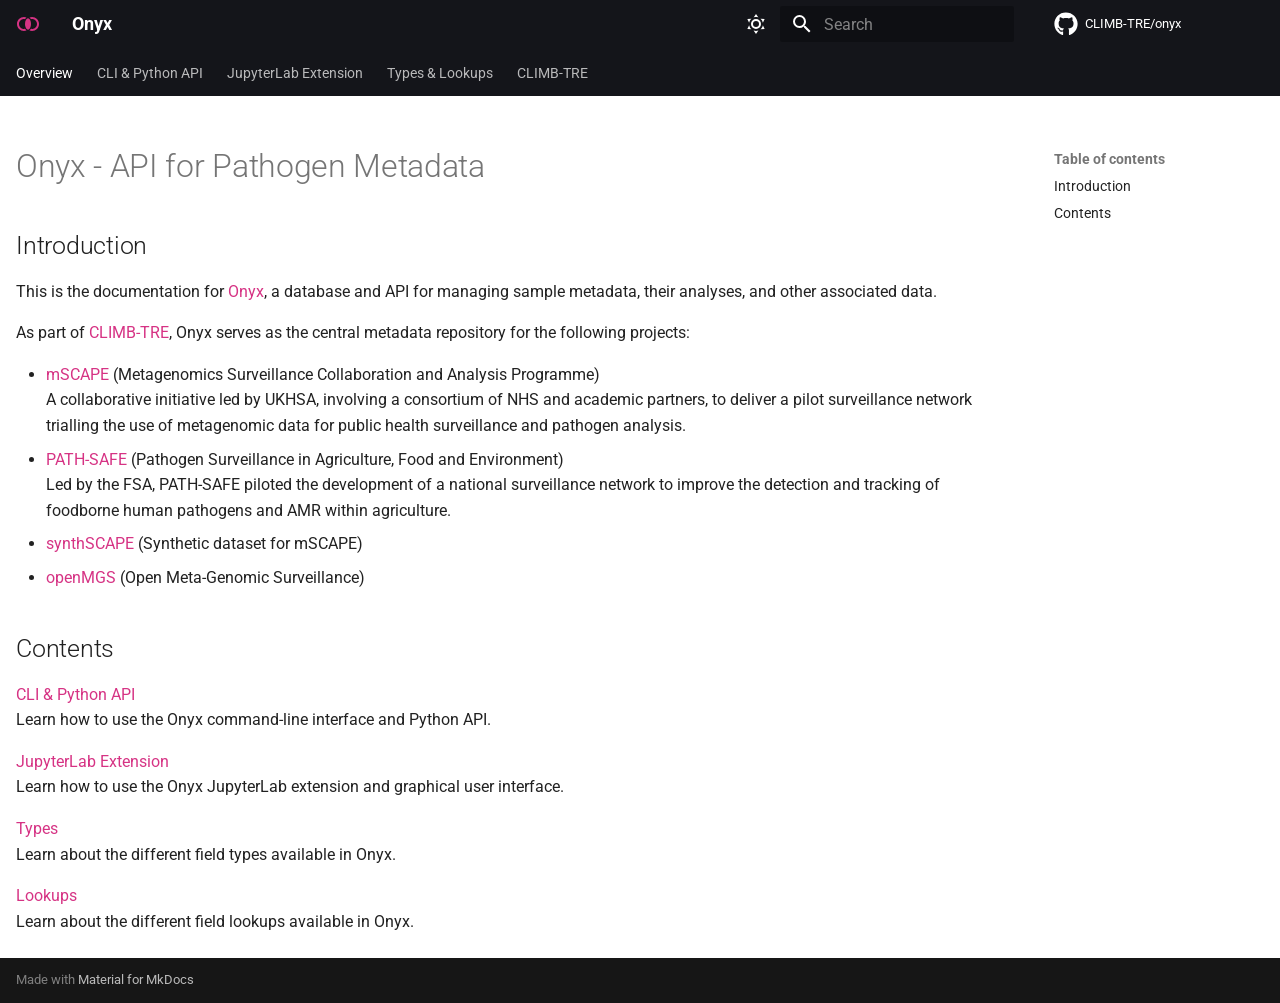
==== commit ccc5ff3e: "Deployed 68f2462 with MkDocs version: 1.6.1" ====
--- a/index.html
+++ b/index.html
@@ -21,7 +21,7 @@
       
       
       <link rel="icon" href="assets/logo.svg">
-      <meta name="generator" content="mkdocs-1.6.1, mkdocs-material-9.7.1">
+      <meta name="generator" content="mkdocs-1.6.1, mkdocs-material-9.7.7">
     
     
       
@@ -29,7 +29,7 @@
       
     
     
-      <link rel="stylesheet" href="assets/stylesheets/main.484c7ddc.min.css">
+      <link rel="stylesheet" href="assets/stylesheets/main.ec1eaa64.min.css">
       
         
         <link rel="stylesheet" href="assets/stylesheets/palette.ab4e12ef.min.css">
@@ -834,7 +834,7 @@
       <script id="__config" type="application/json">{"annotate": null, "base": ".", "features": ["navigation.tabs", "navigation.top", "navigation.sections", "navigation.footer", "content.code.copy"], "search": "assets/javascripts/workers/search.2c215733.min.js", "tags": null, "translations": {"clipboard.copied": "Copied to clipboard", "clipboard.copy": "Copy to clipboard", "search.result.more.one": "1 more on this page", "search.result.more.other": "# more on this page", "search.result.none": "No matching documents", "search.result.one": "1 matching document", "search.result.other": "# matching documents", "search.result.placeholder": "Type to start searching", "search.result.term.missing": "Missing", "select.version": "Select version"}, "version": null}</script>
     
     
-      <script src="assets/javascripts/bundle.79ae519e.min.js"></script>
+      <script src="assets/javascripts/bundle.d7400e89.min.js"></script>
       
     
   </body>
--- a/assets/stylesheets/main.ec1eaa64.min.css
+++ b/assets/stylesheets/main.ec1eaa64.min.css
@@ -0,0 +1 @@
+@charset "UTF-8";html{-webkit-text-size-adjust:none;-moz-text-size-adjust:none;text-size-adjust:none;box-sizing:border-box}*,:after,:before{box-sizing:inherit}@media (prefers-reduced-motion){*,:after,:before{transition:none!important}}body{margin:0}a,button,input,label{-webkit-tap-highlight-color:transparent}a{color:inherit;text-decoration:none}hr{border:0;box-sizing:initial;display:block;height:.05rem;overflow:visible;padding:0}small{font-size:80%}sub,sup{line-height:1em}img{border-style:none}table{border-collapse:initial;border-spacing:0}td,th{font-weight:400;vertical-align:top}button{background:#0000;border:0;font-family:inherit;font-size:inherit;margin:0;padding:0}input{border:0;outline:none}:root{--md-primary-fg-color:#4051b5;--md-primary-fg-color--light:#5d6cc0;--md-primary-fg-color--dark:#303fa1;--md-primary-bg-color:#fff;--md-primary-bg-color--light:#ffffffb3;--md-accent-fg-color:#526cfe;--md-accent-fg-color--transparent:#526cfe1a;--md-accent-bg-color:#fff;--md-accent-bg-color--light:#ffffffb3}[data-md-color-scheme=default]{color-scheme:light}[data-md-color-scheme=default] img[src$="#gh-dark-mode-only"],[data-md-color-scheme=default] img[src$="#only-dark"]{display:none}:root,[data-md-color-scheme=default]{--md-hue:225deg;--md-default-fg-color:#000000de;--md-default-fg-color--light:#0000008a;--md-default-fg-color--lighter:#00000052;--md-default-fg-color--lightest:#00000012;--md-default-bg-color:#fff;--md-default-bg-color--light:#ffffffb3;--md-default-bg-color--lighter:#ffffff4d;--md-default-bg-color--lightest:#ffffff1f;--md-code-fg-color:#36464e;--md-code-bg-color:#f5f5f5;--md-code-bg-color--light:#f5f5f5b3;--md-code-bg-color--lighter:#f5f5f54d;--md-code-hl-color:#4287ff;--md-code-hl-color--light:#4287ff1a;--md-code-hl-number-color:#d52a2a;--md-code-hl-special-color:#db1457;--md-code-hl-function-color:#a846b9;--md-code-hl-constant-color:#6e59d9;--md-code-hl-keyword-color:#3f6ec6;--md-code-hl-string-color:#1c7d4d;--md-code-hl-name-color:var(--md-code-fg-color);--md-code-hl-operator-color:var(--md-default-fg-color--light);--md-code-hl-punctuation-color:var(--md-default-fg-color--light);--md-code-hl-comment-color:var(--md-default-fg-color--light);--md-code-hl-generic-color:var(--md-default-fg-color--light);--md-code-hl-variable-color:var(--md-default-fg-color--light);--md-typeset-color:var(--md-default-fg-color);--md-typeset-a-color:var(--md-primary-fg-color);--md-typeset-del-color:#f5503d26;--md-typeset-ins-color:#0bd57026;--md-typeset-kbd-color:#fafafa;--md-typeset-kbd-accent-color:#fff;--md-typeset-kbd-border-color:#b8b8b8;--md-typeset-mark-color:#ffff0080;--md-typeset-table-color:#0000001f;--md-typeset-table-color--light:rgba(0,0,0,.035);--md-admonition-fg-color:var(--md-default-fg-color);--md-admonition-bg-color:var(--md-default-bg-color);--md-warning-fg-color:#000000de;--md-warning-bg-color:#ff9;--md-footer-fg-color:#fff;--md-footer-fg-color--light:#ffffffb3;--md-footer-fg-color--lighter:#ffffff73;--md-footer-bg-color:#000000de;--md-footer-bg-color--dark:#00000052;--md-shadow-z1:0 0.2rem 0.5rem #0000000d,0 0 0.05rem #0000001a;--md-shadow-z2:0 0.2rem 0.5rem #0000001a,0 0 0.05rem #00000040;--md-shadow-z3:0 0.2rem 0.5rem #0003,0 0 0.05rem #00000059}.md-icon svg{fill:currentcolor;display:block;height:1.2rem;width:1.2rem}body{-webkit-font-smoothing:antialiased;-moz-osx-font-smoothing:grayscale;--md-text-font-family:var(--md-text-font,_),-apple-system,BlinkMacSystemFont,Helvetica,Arial,sans-serif;--md-code-font-family:var(--md-code-font,_),SFMono-Regular,Consolas,Menlo,monospace}aside,body,input{font-feature-settings:"kern","liga";color:var(--md-typeset-color);font-family:var(--md-text-font-family)}code,kbd,pre{font-feature-settings:"kern";font-family:var(--md-code-font-family)}:root{--md-typeset-table-sort-icon:url('data:image/svg+xml;charset=utf-8,<svg xmlns="http://www.w3.org/2000/svg" viewBox="0 0 24 24"><path d="m18 21-4-4h3V7h-3l4-4 4 4h-3v10h3M2 19v-2h10v2M2 13v-2h7v2M2 7V5h4v2z"/></svg>');--md-typeset-table-sort-icon--asc:url('data:image/svg+xml;charset=utf-8,<svg xmlns="http://www.w3.org/2000/svg" viewBox="0 0 24 24"><path d="M19 17h3l-4 4-4-4h3V3h2M2 17h10v2H2M6 5v2H2V5m0 6h7v2H2z"/></svg>');--md-typeset-table-sort-icon--desc:url('data:image/svg+xml;charset=utf-8,<svg xmlns="http://www.w3.org/2000/svg" viewBox="0 0 24 24"><path d="M19 7h3l-4-4-4 4h3v14h2M2 17h10v2H2M6 5v2H2V5m0 6h7v2H2z"/></svg>')}.md-typeset{-webkit-print-color-adjust:exact;color-adjust:exact;font-size:.8rem;line-height:1.6;overflow-wrap:break-word}@media print{.md-typeset{font-size:.68rem}}.md-typeset blockquote,.md-typeset dl,.md-typeset figure,.md-typeset ol,.md-typeset pre,.md-typeset ul{margin-bottom:1em;margin-top:1em}.md-typeset h1{color:var(--md-default-fg-color--light);font-size:2em;line-height:1.3;margin:0 0 1.25em}.md-typeset h1,.md-typeset h2{font-weight:300;letter-spacing:-.01em}.md-typeset h2{font-size:1.5625em;line-height:1.4;margin:1.6em 0 .64em}.md-typeset h3{font-size:1.25em;font-weight:400;letter-spacing:-.01em;line-height:1.5;margin:1.6em 0 .8em}.md-typeset h2+h3{margin-top:.8em}.md-typeset h4{font-weight:700;letter-spacing:-.01em;margin:1em 0}.md-typeset h5,.md-typeset h6{color:var(--md-default-fg-color--light);font-size:.8em;font-weight:700;letter-spacing:-.01em;margin:1.25em 0}.md-typeset h5{text-transform:uppercase}.md-typeset h5 code{text-transform:none}.md-typeset hr{border-bottom:.05rem solid var(--md-default-fg-color--lightest);display:flow-root;margin:1.5em 0}.md-typeset a{color:var(--md-typeset-a-color);word-break:break-word}.md-typeset a,.md-typeset a:before{transition:color 125ms}.md-typeset a:focus,.md-typeset a:hover{color:var(--md-accent-fg-color)}.md-typeset a:focus code,.md-typeset a:hover code{background-color:var(--md-accent-fg-color--transparent);color:var(--md-accent-fg-color)}.md-typeset a code{color:var(--md-typeset-a-color)}.md-typeset a.focus-visible{outline-color:var(--md-accent-fg-color);outline-offset:.2rem}.md-typeset code,.md-typeset kbd,.md-typeset pre{color:var(--md-code-fg-color);direction:ltr;font-variant-ligatures:none;transition:background-color 125ms}@media print{.md-typeset code,.md-typeset kbd,.md-typeset pre{white-space:pre-wrap}}.md-typeset code{background-color:var(--md-code-bg-color);border-radius:.1rem;-webkit-box-decoration-break:clone;box-decoration-break:clone;font-size:.85em;padding:0 .2941176471em;transition:color 125ms,background-color 125ms;word-break:break-word}.md-typeset code:not(.focus-visible){-webkit-tap-highlight-color:transparent;outline:none}.md-typeset pre{display:flow-root;line-height:1.4;position:relative}.md-typeset pre>code{-webkit-box-decoration-break:slice;box-decoration-break:slice;box-shadow:none;display:block;margin:0;outline-color:var(--md-accent-fg-color);overflow:auto;padding:.7720588235em 1.1764705882em;scrollbar-color:var(--md-default-fg-color--lighter) #0000;scrollbar-width:thin;touch-action:auto;word-break:normal}.md-typeset pre>code:hover{scrollbar-color:var(--md-accent-fg-color) #0000}.md-typeset pre>code::-webkit-scrollbar{height:.2rem;width:.2rem}.md-typeset pre>code::-webkit-scrollbar-thumb{background-color:var(--md-default-fg-color--lighter)}.md-typeset pre>code::-webkit-scrollbar-thumb:hover{background-color:var(--md-accent-fg-color)}.md-typeset kbd{background-color:var(--md-typeset-kbd-color);border-radius:.1rem;box-shadow:0 .1rem 0 .05rem var(--md-typeset-kbd-border-color),0 .1rem 0 var(--md-typeset-kbd-border-color),0 -.1rem .2rem var(--md-typeset-kbd-accent-color) inset;color:var(--md-default-fg-color);display:inline-block;font-size:.75em;padding:0 .6666666667em;vertical-align:text-top;word-break:break-word}.md-typeset mark{background-color:var(--md-typeset-mark-color);-webkit-box-decoration-break:clone;box-decoration-break:clone;color:inherit;word-break:break-word}.md-typeset abbr{cursor:help;text-decoration:none}.md-typeset [data-preview],.md-typeset abbr{border-bottom:.05rem dotted var(--md-default-fg-color--light)}.md-typeset small{opacity:.75}[dir=ltr] .md-typeset sub,[dir=ltr] .md-typeset sup{margin-left:.078125em}[dir=rtl] .md-typeset sub,[dir=rtl] .md-typeset sup{margin-right:.078125em}[dir=ltr] .md-typeset blockquote{padding-left:.6rem}[dir=rtl] .md-typeset blockquote{padding-right:.6rem}[dir=ltr] .md-typeset blockquote{border-left:.2rem solid var(--md-default-fg-color--lighter)}[dir=rtl] .md-typeset blockquote{border-right:.2rem solid var(--md-default-fg-color--lighter)}.md-typeset blockquote{color:var(--md-default-fg-color--light);margin-left:0;margin-right:0}.md-typeset ul{list-style-type:disc}.md-typeset ul[type]{list-style-type:revert-layer}[dir=ltr] .md-typeset ol,[dir=ltr] .md-typeset ul{margin-left:.625em}[dir=rtl] .md-typeset ol,[dir=rtl] .md-typeset ul{margin-right:.625em}.md-typeset ol,.md-typeset ul{padding:0}.md-typeset ol:not([hidden]),.md-typeset ul:not([hidden]){display:flow-root}.md-typeset ol ol,.md-typeset ul ol{list-style-type:lower-alpha}.md-typeset ol ol ol,.md-typeset ul ol ol{list-style-type:lower-roman}.md-typeset ol ol ol ol,.md-typeset ul ol ol ol{list-style-type:upper-alpha}.md-typeset ol ol ol ol ol,.md-typeset ul ol ol ol ol{list-style-type:upper-roman}.md-typeset ol[type],.md-typeset ul[type]{list-style-type:revert-layer}[dir=ltr] .md-typeset ol li,[dir=ltr] .md-typeset ul li{margin-left:1.25em}[dir=rtl] .md-typeset ol li,[dir=rtl] .md-typeset ul li{margin-right:1.25em}.md-typeset ol li,.md-typeset ul li{margin-bottom:.5em}.md-typeset ol li blockquote,.md-typeset ol li p,.md-typeset ul li blockquote,.md-typeset ul li p{margin:.5em 0}.md-typeset ol li:last-child,.md-typeset ul li:last-child{margin-bottom:0}[dir=ltr] .md-typeset ol li ol,[dir=ltr] .md-typeset ol li ul,[dir=ltr] .md-typeset ul li ol,[dir=ltr] .md-typeset ul li ul{margin-left:.625em}[dir=rtl] .md-typeset ol li ol,[dir=rtl] .md-typeset ol li ul,[dir=rtl] .md-typeset ul li ol,[dir=rtl] .md-typeset ul li ul{margin-right:.625em}.md-typeset ol li ol,.md-typeset ol li ul,.md-typeset ul li ol,.md-typeset ul li ul{margin-bottom:.5em;margin-top:.5em}[dir=ltr] .md-typeset dd{margin-left:1.875em}[dir=rtl] .md-typeset dd{margin-right:1.875em}.md-typeset dd{margin-bottom:1.5em;margin-top:1em}.md-typeset img,.md-typeset svg,.md-typeset video{height:auto;max-width:100%}.md-typeset img[align=left]{margin:1em 1em 1em 0}.md-typeset img[align=right]{margin:1em 0 1em 1em}.md-typeset img[align]:only-child{margin-top:0}.md-typeset figure{display:flow-root;margin:1em auto;max-width:100%;text-align:center;width:fit-content}.md-typeset figure img{display:block;margin:0 auto}.md-typeset figcaption{font-style:italic;margin:1em auto;max-width:24rem}.md-typeset iframe{max-width:100%}.md-typeset table:not([class]){background-color:var(--md-default-bg-color);border:.05rem solid var(--md-typeset-table-color);border-radius:.1rem;display:inline-block;font-size:.64rem;max-width:100%;overflow:auto;touch-action:auto}@media print{.md-typeset table:not([class]){display:table}}.md-typeset table:not([class])+*{margin-top:1.5em}.md-typeset table:not([class]) td>:first-child,.md-typeset table:not([class]) th>:first-child{margin-top:0}.md-typeset table:not([class]) td>:last-child,.md-typeset table:not([class]) th>:last-child{margin-bottom:0}.md-typeset table:not([class]) td:not([align]),.md-typeset table:not([class]) th:not([align]){text-align:left}[dir=rtl] .md-typeset table:not([class]) td:not([align]),[dir=rtl] .md-typeset table:not([class]) th:not([align]){text-align:right}.md-typeset table:not([class]) th{font-weight:700;min-width:5rem;padding:.9375em 1.25em;vertical-align:top}.md-typeset table:not([class]) td{border-top:.05rem solid var(--md-typeset-table-color);padding:.9375em 1.25em;vertical-align:top}.md-typeset table:not([class]) tbody tr{transition:background-color 125ms}.md-typeset table:not([class]) tbody tr:hover{background-color:var(--md-typeset-table-color--light);box-shadow:0 .05rem 0 var(--md-default-bg-color) inset}.md-typeset table:not([class]) a{word-break:normal}.md-typeset table th[role=columnheader]{cursor:pointer}[dir=ltr] .md-typeset table th[role=columnheader]:after{margin-left:.5em}[dir=rtl] .md-typeset table th[role=columnheader]:after{margin-right:.5em}.md-typeset table th[role=columnheader]:after{content:"";display:inline-block;height:1.2em;-webkit-mask-image:var(--md-typeset-table-sort-icon);mask-image:var(--md-typeset-table-sort-icon);-webkit-mask-repeat:no-repeat;mask-repeat:no-repeat;-webkit-mask-size:contain;mask-size:contain;transition:background-color 125ms;vertical-align:text-bottom;width:1.2em}.md-typeset table th[role=columnheader]:hover:after{background-color:var(--md-default-fg-color--lighter)}.md-typeset table th[role=columnheader][aria-sort=ascending]:after{background-color:var(--md-default-fg-color--light);-webkit-mask-image:var(--md-typeset-table-sort-icon--asc);mask-image:var(--md-typeset-table-sort-icon--asc)}.md-typeset table th[role=columnheader][aria-sort=descending]:after{background-color:var(--md-default-fg-color--light);-webkit-mask-image:var(--md-typeset-table-sort-icon--desc);mask-image:var(--md-typeset-table-sort-icon--desc)}.md-typeset__scrollwrap{margin:1em -.8rem;overflow-x:auto;touch-action:auto}.md-typeset__table{display:inline-block;margin-bottom:.5em;padding:0 .8rem}@media print{.md-typeset__table{display:block}}html .md-typeset__table table{display:table;margin:0;overflow:hidden;width:100%}@media screen and (max-width:44.984375em){.md-content__inner>pre{margin:1em -.8rem}.md-content__inner>pre code{border-radius:0}}.md-typeset .md-author{border-radius:100%;display:block;flex-shrink:0;height:1.6rem;overflow:hidden;position:relative;transition:color 125ms,transform 125ms;width:1.6rem}.md-typeset .md-author img{display:block}.md-typeset .md-author--more{background:var(--md-default-fg-color--lightest);color:var(--md-default-fg-color--lighter);font-size:.6rem;font-weight:700;line-height:1.6rem;text-align:center}.md-typeset .md-author--long{height:2.4rem;width:2.4rem}.md-typeset a.md-author{transform:scale(1)}.md-typeset a.md-author img{border-radius:100%;filter:grayscale(100%) opacity(75%);transition:filter 125ms}.md-typeset a.md-author:focus,.md-typeset a.md-author:hover{transform:scale(1.1);z-index:1}.md-typeset a.md-author:focus img,.md-typeset a.md-author:hover img{filter:grayscale(0)}.md-banner{background-color:var(--md-footer-bg-color);color:var(--md-footer-fg-color);overflow:auto}@media print{.md-banner{display:none}}.md-banner--warning{background-color:var(--md-warning-bg-color);color:var(--md-warning-fg-color)}.md-banner__inner{font-size:.7rem;margin:.6rem auto;padding:0 .8rem}[dir=ltr] .md-banner__button{float:right}[dir=rtl] .md-banner__button{float:left}.md-banner__button{color:inherit;cursor:pointer;transition:opacity .25s}.no-js .md-banner__button{display:none}.md-banner__button:hover{opacity:.7}html{font-size:125%;height:100%;overflow-x:hidden}@media screen and (min-width:100em){html{font-size:137.5%}}@media screen and (min-width:125em){html{font-size:150%}}body{background-color:var(--md-default-bg-color);display:flex;flex-direction:column;font-size:.5rem;min-height:100%;position:relative;width:100%}@media print{body{display:block}}@media screen and (max-width:59.984375em){body[data-md-scrolllock]{position:fixed}}.md-grid{margin-left:auto;margin-right:auto;max-width:61rem}.md-container{display:flex;flex-direction:column;flex-grow:1}@media print{.md-container{display:block}}.md-main{flex-grow:1}.md-main__inner{display:flex;height:100%;margin-top:1.5rem}.md-ellipsis{overflow:hidden;text-overflow:ellipsis}.md-toggle{display:none}.md-option{height:0;opacity:0;position:absolute;width:0}.md-option:checked+label:not([hidden]){display:block}.md-option.focus-visible+label{outline-color:var(--md-accent-fg-color);outline-style:auto}.md-skip{background-color:var(--md-default-fg-color);border-radius:.1rem;color:var(--md-default-bg-color);font-size:.64rem;margin:.5rem;opacity:0;outline-color:var(--md-accent-fg-color);padding:.3rem .5rem;position:fixed;transform:translateY(.4rem);z-index:-1}.md-skip:focus{opacity:1;transform:translateY(0);transition:transform .25s cubic-bezier(.4,0,.2,1),opacity 175ms 75ms;z-index:10}@page{margin:25mm}:root{--md-clipboard-icon:url('data:image/svg+xml;charset=utf-8,<svg xmlns="http://www.w3.org/2000/svg" viewBox="0 0 24 24"><path d="M19 21H8V7h11m0-2H8a2 2 0 0 0-2 2v14a2 2 0 0 0 2 2h11a2 2 0 0 0 2-2V7a2 2 0 0 0-2-2m-3-4H4a2 2 0 0 0-2 2v14h2V3h12z"/></svg>')}.md-clipboard{border-radius:.1rem;color:var(--md-default-fg-color--lightest);cursor:pointer;height:1.5em;outline-color:var(--md-accent-fg-color);outline-offset:.1rem;transition:color .25s;width:1.5em;z-index:1}@media print{.md-clipboard{display:none}}.md-clipboard:not(.focus-visible){-webkit-tap-highlight-color:transparent;outline:none}:hover>.md-clipboard{color:var(--md-default-fg-color--light)}.md-clipboard:focus,.md-clipboard:hover{color:var(--md-accent-fg-color)}.md-clipboard:after{background-color:currentcolor;content:"";display:block;height:1.125em;margin:0 auto;-webkit-mask-image:var(--md-clipboard-icon);mask-image:var(--md-clipboard-icon);-webkit-mask-position:center;mask-position:center;-webkit-mask-repeat:no-repeat;mask-repeat:no-repeat;-webkit-mask-size:contain;mask-size:contain;width:1.125em}.md-clipboard--inline{cursor:pointer}.md-clipboard--inline code{transition:color .25s,background-color .25s}.md-clipboard--inline:focus code,.md-clipboard--inline:hover code{background-color:var(--md-accent-fg-color--transparent);color:var(--md-accent-fg-color)}:root{--md-code-select-icon:url('data:image/svg+xml;charset=utf-8,<svg xmlns="http://www.w3.org/2000/svg" viewBox="0 0 24 24"><path d="M19 19h-4v2h4c1.1 0 2-.9 2-2v-4h-2m0-12h-4v2h4v4h2V5c0-1.1-.9-2-2-2M5 5h4V3H5c-1.1 0-2 .9-2 2v4h2m0 6H3v4c0 1.1.9 2 2 2h4v-2H5zm2-4h2v2H7zm4 0h2v2h-2zm4 0h2v2h-2zM7 7h2v2H7zm4 0h2v2h-2zm4 0h2v2h-2zm-8 8h2v2H7zm4 0h2v2h-2zm4 0h2v2h-2z"/></svg>');--md-code-copy-icon:url('data:image/svg+xml;charset=utf-8,<svg xmlns="http://www.w3.org/2000/svg" viewBox="0 0 24 24"><path d="M19 21H8V7h11m0-2H8a2 2 0 0 0-2 2v14a2 2 0 0 0 2 2h11a2 2 0 0 0 2-2V7a2 2 0 0 0-2-2m-3-4H4a2 2 0 0 0-2 2v14h2V3h12z"/></svg>')}.md-typeset .md-code__content{display:grid}.md-code__nav{background-color:var(--md-code-bg-color--lighter);border-radius:.1rem;display:flex;gap:.2rem;padding:.2rem;position:absolute;right:.25em;top:.25em;transition:background-color .25s;z-index:1}:hover>.md-code__nav{background-color:var(--md-code-bg-color--light)}.md-code__button{color:var(--md-default-fg-color--lightest);cursor:pointer;display:block;height:1.5em;outline-color:var(--md-accent-fg-color);outline-offset:.1rem;transition:color .25s;width:1.5em}:hover>*>.md-code__button{color:var(--md-default-fg-color--light)}.md-code__button.focus-visible,.md-code__button:hover{color:var(--md-accent-fg-color)}.md-code__button--active{color:var(--md-default-fg-color)!important}.md-code__button:after{background-color:currentcolor;content:"";display:block;height:1.125em;margin:0 auto;-webkit-mask-position:center;mask-position:center;-webkit-mask-repeat:no-repeat;mask-repeat:no-repeat;-webkit-mask-size:contain;mask-size:contain;width:1.125em}.md-code__button[data-md-type=select]:after{-webkit-mask-image:var(--md-code-select-icon);mask-image:var(--md-code-select-icon)}.md-code__button[data-md-type=copy]:after{-webkit-mask-image:var(--md-code-copy-icon);mask-image:var(--md-code-copy-icon)}@keyframes consent{0%{opacity:0;transform:translateY(100%)}to{opacity:1;transform:translateY(0)}}@keyframes overlay{0%{opacity:0}to{opacity:1}}.md-consent__overlay{animation:overlay .25s both;-webkit-backdrop-filter:blur(.1rem);backdrop-filter:blur(.1rem);background-color:#0000008a;height:100%;opacity:1;position:fixed;top:0;width:100%;z-index:5}.md-consent__inner{animation:consent .5s cubic-bezier(.1,.7,.1,1) both;background-color:var(--md-default-bg-color);border:0;border-radius:.1rem;bottom:0;box-shadow:0 0 .2rem #0000001a,0 .2rem .4rem #0003;max-height:100%;overflow:auto;padding:0;position:fixed;width:100%;z-index:5}.md-consent__form{padding:.8rem}.md-consent__settings{display:none;margin:1em 0}input:checked+.md-consent__settings{display:block}.md-consent__controls{margin-bottom:.8rem}.md-typeset .md-consent__controls .md-button{display:inline}@media screen and (max-width:44.984375em){.md-typeset .md-consent__controls .md-button{display:block;margin-top:.4rem;text-align:center;width:100%}}.md-consent label{cursor:pointer}.md-content{flex-grow:1;min-width:0}.md-content__inner{margin:0 .8rem 1.2rem;padding-top:.6rem}@media screen and (min-width:76.25em){[dir=ltr] .md-sidebar--primary:not([hidden])~.md-content>.md-content__inner{margin-left:1.2rem}[dir=ltr] .md-sidebar--secondary:not([hidden])~.md-content>.md-content__inner,[dir=rtl] .md-sidebar--primary:not([hidden])~.md-content>.md-content__inner{margin-right:1.2rem}[dir=rtl] .md-sidebar--secondary:not([hidden])~.md-content>.md-content__inner{margin-left:1.2rem}}.md-content__inner:before{content:"";display:block;height:.4rem}.md-content__inner>:last-child{margin-bottom:0}[dir=ltr] .md-content__button{float:right}[dir=rtl] .md-content__button{float:left}[dir=ltr] .md-content__button{margin-left:.4rem}[dir=rtl] .md-content__button{margin-right:.4rem}.md-content__button{margin:.4rem 0;padding:0}@media print{.md-content__button{display:none}}.md-typeset .md-content__button{color:var(--md-default-fg-color--lighter)}.md-content__button svg{display:inline;vertical-align:top}[dir=rtl] .md-content__button svg{transform:scaleX(-1)}[dir=ltr] .md-dialog{right:.8rem}[dir=rtl] .md-dialog{left:.8rem}.md-dialog{background-color:var(--md-default-fg-color);border-radius:.1rem;bottom:.8rem;box-shadow:var(--md-shadow-z3);min-width:11.1rem;opacity:0;padding:.4rem .6rem;pointer-events:none;position:fixed;transform:translateY(100%);transition:transform 0ms .4s,opacity .4s;z-index:4}@media print{.md-dialog{display:none}}.md-dialog--active{opacity:1;pointer-events:auto;transform:translateY(0);transition:transform .4s cubic-bezier(.075,.85,.175,1),opacity .4s}.md-dialog__inner{color:var(--md-default-bg-color);font-size:.7rem}.md-feedback{margin:2em 0 1em;text-align:center}.md-feedback fieldset{border:none;margin:0;padding:0}.md-feedback__title{font-weight:700;margin:1em auto}.md-feedback__inner{position:relative}.md-feedback__list{display:flex;flex-wrap:wrap;place-content:baseline center;position:relative}.md-feedback__list:hover .md-icon:not(:disabled){color:var(--md-default-fg-color--lighter)}:disabled .md-feedback__list{min-height:1.8rem}.md-feedback__icon{color:var(--md-default-fg-color--light);cursor:pointer;flex-shrink:0;margin:0 .1rem;transition:color 125ms}.md-feedback__icon:not(:disabled).md-icon:hover{color:var(--md-accent-fg-color)}.md-feedback__icon:disabled{color:var(--md-default-fg-color--lightest);pointer-events:none}.md-feedback__note{opacity:0;position:relative;transform:translateY(.4rem);transition:transform .4s cubic-bezier(.1,.7,.1,1),opacity .15s}.md-feedback__note>*{margin:0 auto;max-width:16rem}:disabled .md-feedback__note{opacity:1;transform:translateY(0)}@media print{.md-feedback{display:none}}.md-footer{background-color:var(--md-footer-bg-color);color:var(--md-footer-fg-color)}@media print{.md-footer{display:none}}.md-footer__inner{justify-content:space-between;overflow:auto;padding:.2rem}.md-footer__inner:not([hidden]){display:flex}.md-footer__link{align-items:end;display:flex;flex-grow:0.01;margin-bottom:.4rem;margin-top:1rem;max-width:100%;outline-color:var(--md-accent-fg-color);overflow:hidden;transition:opacity .25s}.md-footer__link:focus,.md-footer__link:hover{opacity:.7}[dir=rtl] .md-footer__link svg{transform:scaleX(-1)}@media screen and (max-width:44.984375em){.md-footer__link--prev{flex-shrink:0}.md-footer__link--prev .md-footer__title{display:none}}[dir=ltr] .md-footer__link--next{margin-left:auto}[dir=rtl] .md-footer__link--next{margin-right:auto}.md-footer__link--next{text-align:right}[dir=rtl] .md-footer__link--next{text-align:left}.md-footer__title{flex-grow:1;font-size:.9rem;margin-bottom:.7rem;max-width:calc(100% - 2.4rem);padding:0 1rem;white-space:nowrap}.md-footer__button{margin:.2rem;padding:.4rem}.md-footer__direction{font-size:.64rem;opacity:.7}.md-footer-meta{background-color:var(--md-footer-bg-color--dark)}.md-footer-meta__inner{display:flex;flex-wrap:wrap;justify-content:space-between;padding:.2rem}html .md-footer-meta.md-typeset a{color:var(--md-footer-fg-color--light)}html .md-footer-meta.md-typeset a:focus,html .md-footer-meta.md-typeset a:hover{color:var(--md-footer-fg-color)}.md-copyright{color:var(--md-footer-fg-color--lighter);font-size:.64rem;margin:auto .6rem;padding:.4rem 0;width:100%}@media screen and (min-width:45em){.md-copyright{width:auto}}.md-copyright__highlight{color:var(--md-footer-fg-color--light)}.md-social{display:inline-flex;gap:.2rem;margin:0 .4rem;padding:.2rem 0 .6rem}@media screen and (min-width:45em){.md-social{padding:.6rem 0}}.md-social__link{display:inline-block;height:1.6rem;text-align:center;width:1.6rem}.md-social__link:before{line-height:1.9}.md-social__link svg{fill:currentcolor;max-height:.8rem;vertical-align:-25%}.md-typeset .md-button{border:.1rem solid;border-radius:.1rem;color:var(--md-primary-fg-color);cursor:pointer;display:inline-block;font-weight:700;padding:.625em 2em;transition:color 125ms,background-color 125ms,border-color 125ms}.md-typeset .md-button--primary{background-color:var(--md-primary-fg-color);border-color:var(--md-primary-fg-color);color:var(--md-primary-bg-color)}.md-typeset .md-button:focus,.md-typeset .md-button:hover{background-color:var(--md-accent-fg-color);border-color:var(--md-accent-fg-color);color:var(--md-accent-bg-color)}[dir=ltr] .md-typeset .md-input{border-top-left-radius:.1rem}[dir=ltr] .md-typeset .md-input,[dir=rtl] .md-typeset .md-input{border-top-right-radius:.1rem}[dir=rtl] .md-typeset .md-input{border-top-left-radius:.1rem}.md-typeset .md-input{border-bottom:.1rem solid var(--md-default-fg-color--lighter);box-shadow:var(--md-shadow-z1);font-size:.8rem;height:1.8rem;padding:0 .6rem;transition:border .25s,box-shadow .25s}.md-typeset .md-input:focus,.md-typeset .md-input:hover{border-bottom-color:var(--md-accent-fg-color);box-shadow:var(--md-shadow-z2)}.md-typeset .md-input--stretch{width:100%}.md-header{background-color:var(--md-primary-fg-color);box-shadow:0 0 .2rem #0000,0 .2rem .4rem #0000;color:var(--md-primary-bg-color);display:block;left:0;position:sticky;right:0;top:0;z-index:4}@media print{.md-header{display:none}}.md-header[hidden]{transform:translateY(-100%);transition:transform .25s cubic-bezier(.8,0,.6,1),box-shadow .25s}.md-header--shadow{box-shadow:0 0 .2rem #0000001a,0 .2rem .4rem #0003;transition:transform .25s cubic-bezier(.1,.7,.1,1),box-shadow .25s}.md-header__inner{align-items:center;display:flex;padding:0 .2rem}.md-header__button{color:currentcolor;cursor:pointer;margin:.2rem;outline-color:var(--md-accent-fg-color);padding:.4rem;position:relative;transition:opacity .25s;vertical-align:middle;z-index:1}.md-header__button:hover{opacity:.7}.md-header__button:not([hidden]){display:inline-block}.md-header__button:not(.focus-visible){-webkit-tap-highlight-color:transparent;outline:none}.md-header__button.md-logo{margin:.2rem;padding:.4rem}@media screen and (max-width:76.234375em){.md-header__button.md-logo{display:none}}.md-header__button.md-logo img,.md-header__button.md-logo svg{fill:currentcolor;display:block;height:1.2rem;width:auto}@media screen and (min-width:60em){.md-header__button[for=__search]{display:none}}.no-js .md-header__button[for=__search]{display:none}[dir=rtl] .md-header__button[for=__search] svg{transform:scaleX(-1)}@media screen and (min-width:76.25em){.md-header__button[for=__drawer]{display:none}}.md-header__topic{display:flex;max-width:100%;position:absolute;transition:transform .4s cubic-bezier(.1,.7,.1,1),opacity .15s;white-space:nowrap}.md-header__topic+.md-header__topic{opacity:0;pointer-events:none;transform:translateX(1.25rem);transition:transform .4s cubic-bezier(1,.7,.1,.1),opacity .15s;z-index:-1}[dir=rtl] .md-header__topic+.md-header__topic{transform:translateX(-1.25rem)}.md-header__topic:first-child{font-weight:700}[dir=ltr] .md-header__title{margin-left:1rem;margin-right:.4rem}[dir=rtl] .md-header__title{margin-left:.4rem;margin-right:1rem}.md-header__title{flex-grow:1;font-size:.9rem;height:2.4rem;line-height:2.4rem}.md-header__title--active .md-header__topic{opacity:0;pointer-events:none;transform:translateX(-1.25rem);transition:transform .4s cubic-bezier(1,.7,.1,.1),opacity .15s;z-index:-1}[dir=rtl] .md-header__title--active .md-header__topic{transform:translateX(1.25rem)}.md-header__title--active .md-header__topic+.md-header__topic{opacity:1;pointer-events:auto;transform:translateX(0);transition:transform .4s cubic-bezier(.1,.7,.1,1),opacity .15s;z-index:0}.md-header__title>.md-header__ellipsis{height:100%;position:relative;width:100%}.md-header__option{display:flex;flex-shrink:0;max-width:100%;transition:max-width 0ms .25s,opacity .25s .25s;white-space:nowrap}[data-md-toggle=search]:checked~.md-header .md-header__option{max-width:0;opacity:0;transition:max-width 0ms,opacity 0ms}.md-header__option>input{bottom:0}.md-header__source{display:none}@media screen and (min-width:60em){[dir=ltr] .md-header__source{margin-left:1rem}[dir=rtl] .md-header__source{margin-right:1rem}.md-header__source{display:block;max-width:11.7rem;width:11.7rem}}@media screen and (min-width:76.25em){[dir=ltr] .md-header__source{margin-left:1.4rem}[dir=rtl] .md-header__source{margin-right:1.4rem}}.md-meta{color:var(--md-default-fg-color--light);font-size:.7rem;line-height:1.3}.md-meta__list{display:inline-flex;flex-wrap:wrap;list-style:none;margin:0;padding:0}.md-meta__item:not(:last-child):after{content:"·";margin-left:.2rem;margin-right:.2rem}.md-meta__link{color:var(--md-typeset-a-color)}.md-meta__link:focus,.md-meta__link:hover{color:var(--md-accent-fg-color)}.md-draft{background-color:#ff1744;border-radius:.125em;color:#fff;display:inline-block;font-weight:700;padding-left:.5714285714em;padding-right:.5714285714em}:root{--md-nav-icon--prev:url('data:image/svg+xml;charset=utf-8,<svg xmlns="http://www.w3.org/2000/svg" viewBox="0 0 24 24"><path d="M20 11v2H8l5.5 5.5-1.42 1.42L4.16 12l7.92-7.92L13.5 5.5 8 11z"/></svg>');--md-nav-icon--next:url('data:image/svg+xml;charset=utf-8,<svg xmlns="http://www.w3.org/2000/svg" viewBox="0 0 24 24"><path d="M8.59 16.58 13.17 12 8.59 7.41 10 6l6 6-6 6z"/></svg>');--md-toc-icon:url('data:image/svg+xml;charset=utf-8,<svg xmlns="http://www.w3.org/2000/svg" viewBox="0 0 24 24"><path d="M3 9h14V7H3zm0 4h14v-2H3zm0 4h14v-2H3zm16 0h2v-2h-2zm0-10v2h2V7zm0 6h2v-2h-2z"/></svg>')}.md-nav{font-size:.7rem;line-height:1.3}.md-nav__title{color:var(--md-default-fg-color--light);display:block;font-weight:700;overflow:hidden;padding:0 .6rem;text-overflow:ellipsis}.md-nav__title .md-nav__button{display:none}.md-nav__title .md-nav__button img{height:100%;width:auto}.md-nav__title .md-nav__button.md-logo img,.md-nav__title .md-nav__button.md-logo svg{fill:currentcolor;display:block;height:2.4rem;max-width:100%;object-fit:contain;width:auto}.md-nav__list{list-style:none;margin:0;padding:0}.md-nav__link{align-items:flex-start;display:flex;gap:.4rem;margin-top:.625em;scroll-snap-align:start;transition:color 125ms}.md-nav__link--passed,.md-nav__link--passed code{color:var(--md-default-fg-color--light)}.md-nav__item .md-nav__link--active,.md-nav__item .md-nav__link--active code{color:var(--md-typeset-a-color)}.md-nav__link .md-ellipsis{position:relative}.md-nav__link .md-ellipsis code{word-break:normal}[dir=ltr] .md-nav__link .md-icon:last-child{margin-left:auto}[dir=rtl] .md-nav__link .md-icon:last-child{margin-right:auto}.md-nav__link .md-typeset{font-size:.7rem;line-height:1.3}.md-nav__link svg{fill:currentcolor;flex-shrink:0;height:1.3em;position:relative}.md-nav__link[for]:focus,.md-nav__link[for]:hover,.md-nav__link[href]:focus,.md-nav__link[href]:hover{color:var(--md-accent-fg-color);cursor:pointer}.md-nav__link[for]:focus code,.md-nav__link[for]:hover code,.md-nav__link[href]:focus code,.md-nav__link[href]:hover code{background-color:var(--md-accent-fg-color--transparent);color:var(--md-accent-fg-color)}.md-nav__link.focus-visible{outline-color:var(--md-accent-fg-color);outline-offset:.2rem}.md-nav--primary .md-nav__link[for=__toc]{display:none}.md-nav--primary .md-nav__link[for=__toc] .md-icon:after{background-color:currentcolor;display:block;height:100%;-webkit-mask-image:var(--md-toc-icon);mask-image:var(--md-toc-icon);width:100%}.md-nav--primary .md-nav__link[for=__toc]~.md-nav{display:none}.md-nav__container>.md-nav__link{margin-top:0}.md-nav__container>.md-nav__link:first-child{flex-grow:1;min-width:0}.md-nav__icon{flex-shrink:0}.md-nav__source{display:none}@media screen and (max-width:76.234375em){.md-nav--primary,.md-nav--primary .md-nav{background-color:var(--md-default-bg-color);display:flex;flex-direction:column;height:100%;left:0;position:absolute;right:0;top:0;z-index:1}.md-nav--primary .md-nav__item,.md-nav--primary .md-nav__title{font-size:.8rem;line-height:1.5}.md-nav--primary .md-nav__title{background-color:var(--md-default-fg-color--lightest);color:var(--md-default-fg-color--light);cursor:pointer;height:5.6rem;line-height:2.4rem;padding:3rem .8rem .2rem;position:relative;white-space:nowrap}[dir=ltr] .md-nav--primary .md-nav__title .md-nav__icon{left:.4rem}[dir=rtl] .md-nav--primary .md-nav__title .md-nav__icon{right:.4rem}.md-nav--primary .md-nav__title .md-nav__icon{display:block;height:1.2rem;margin:.2rem;position:absolute;top:.4rem;width:1.2rem}.md-nav--primary .md-nav__title .md-nav__icon:after{background-color:currentcolor;content:"";display:block;height:100%;-webkit-mask-image:var(--md-nav-icon--prev);mask-image:var(--md-nav-icon--prev);-webkit-mask-position:center;mask-position:center;-webkit-mask-repeat:no-repeat;mask-repeat:no-repeat;-webkit-mask-size:contain;mask-size:contain;width:100%}.md-nav--primary .md-nav__title~.md-nav__list{background-color:var(--md-default-bg-color);box-shadow:0 .05rem 0 var(--md-default-fg-color--lightest) inset;overflow-y:auto;scroll-snap-type:y mandatory;touch-action:pan-y}.md-nav--primary .md-nav__title~.md-nav__list>:first-child{border-top:0}.md-nav--primary .md-nav__title[for=__drawer]{background-color:var(--md-primary-fg-color);color:var(--md-primary-bg-color);font-weight:700}.md-nav--primary .md-nav__title .md-logo{display:block;left:.2rem;margin:.2rem;padding:.4rem;position:absolute;right:.2rem;top:.2rem}.md-nav--primary .md-nav__list{flex:1}.md-nav--primary .md-nav__item{border-top:.05rem solid var(--md-default-fg-color--lightest)}.md-nav--primary .md-nav__item--active>.md-nav__link{color:var(--md-typeset-a-color)}.md-nav--primary .md-nav__item--active>.md-nav__link:focus,.md-nav--primary .md-nav__item--active>.md-nav__link:hover{color:var(--md-accent-fg-color)}.md-nav--primary .md-nav__link{margin-top:0;padding:.6rem .8rem}.md-nav--primary .md-nav__link svg{margin-top:.1em}.md-nav--primary .md-nav__link>.md-nav__link{padding:0}[dir=ltr] .md-nav--primary .md-nav__link .md-nav__icon{margin-right:-.2rem}[dir=rtl] .md-nav--primary .md-nav__link .md-nav__icon{margin-left:-.2rem}.md-nav--primary .md-nav__link .md-nav__icon{font-size:1.2rem;height:1.2rem;width:1.2rem}.md-nav--primary .md-nav__link .md-nav__icon:after{background-color:currentcolor;content:"";display:block;height:100%;-webkit-mask-image:var(--md-nav-icon--next);mask-image:var(--md-nav-icon--next);-webkit-mask-position:center;mask-position:center;-webkit-mask-repeat:no-repeat;mask-repeat:no-repeat;-webkit-mask-size:contain;mask-size:contain;width:100%}[dir=rtl] .md-nav--primary .md-nav__icon:after{transform:scale(-1)}.md-nav--primary .md-nav--secondary .md-nav{background-color:initial;position:static}[dir=ltr] .md-nav--primary .md-nav--secondary .md-nav .md-nav__link{padding-left:1.4rem}[dir=rtl] .md-nav--primary .md-nav--secondary .md-nav .md-nav__link{padding-right:1.4rem}[dir=ltr] .md-nav--primary .md-nav--secondary .md-nav .md-nav .md-nav__link{padding-left:2rem}[dir=rtl] .md-nav--primary .md-nav--secondary .md-nav .md-nav .md-nav__link{padding-right:2rem}[dir=ltr] .md-nav--primary .md-nav--secondary .md-nav .md-nav .md-nav .md-nav__link{padding-left:2.6rem}[dir=rtl] .md-nav--primary .md-nav--secondary .md-nav .md-nav .md-nav .md-nav__link{padding-right:2.6rem}[dir=ltr] .md-nav--primary .md-nav--secondary .md-nav .md-nav .md-nav .md-nav .md-nav__link{padding-left:3.2rem}[dir=rtl] .md-nav--primary .md-nav--secondary .md-nav .md-nav .md-nav .md-nav .md-nav__link{padding-right:3.2rem}.md-nav--secondary{background-color:initial}.md-nav__toggle~.md-nav{display:flex;opacity:0;transform:translateX(100%);transition:transform .25s cubic-bezier(.8,0,.6,1),opacity 125ms 50ms}[dir=rtl] .md-nav__toggle~.md-nav{transform:translateX(-100%)}.md-nav__toggle:checked~.md-nav{opacity:1;transform:translateX(0);transition:transform .25s cubic-bezier(.4,0,.2,1),opacity 125ms 125ms}.md-nav__toggle:checked~.md-nav>.md-nav__list{backface-visibility:hidden}}@media screen and (max-width:59.984375em){.md-nav--primary .md-nav__link[for=__toc]{display:flex}.md-nav--primary .md-nav__link[for=__toc] .md-icon:after{content:""}.md-nav--primary .md-nav__link[for=__toc]+.md-nav__link{display:none}.md-nav--primary .md-nav__link[for=__toc]~.md-nav{display:flex}.md-nav__source{background-color:var(--md-primary-fg-color--dark);color:var(--md-primary-bg-color);display:block;padding:0 .2rem}}@media screen and (min-width:60em) and (max-width:76.234375em){.md-nav--integrated .md-nav__link[for=__toc]{display:flex}.md-nav--integrated .md-nav__link[for=__toc] .md-icon:after{content:""}.md-nav--integrated .md-nav__link[for=__toc]+.md-nav__link{display:none}.md-nav--integrated .md-nav__link[for=__toc]~.md-nav{display:flex}}@media screen and (min-width:60em){.md-nav{margin-bottom:-.4rem}.md-nav--secondary .md-nav__title{background:var(--md-default-bg-color);box-shadow:0 0 .4rem .4rem var(--md-default-bg-color);position:sticky;top:0;z-index:1}.md-nav--secondary .md-nav__title[for=__toc]{scroll-snap-align:start}.md-nav--secondary .md-nav__title .md-nav__icon{display:none}[dir=ltr] .md-nav--secondary .md-nav__list{padding-left:.6rem}[dir=rtl] .md-nav--secondary .md-nav__list{padding-right:.6rem}.md-nav--secondary .md-nav__list{padding-bottom:.4rem}[dir=ltr] .md-nav--secondary .md-nav__item>.md-nav__link{margin-right:.4rem}[dir=rtl] .md-nav--secondary .md-nav__item>.md-nav__link{margin-left:.4rem}}@media screen and (min-width:76.25em){.md-nav{margin-bottom:-.4rem;transition:max-height .25s cubic-bezier(.86,0,.07,1)}.md-nav--primary .md-nav__title{background:var(--md-default-bg-color);box-shadow:0 0 .4rem .4rem var(--md-default-bg-color);position:sticky;top:0;z-index:1}.md-nav--primary .md-nav__title[for=__drawer]{scroll-snap-align:start}.md-nav--primary .md-nav__title .md-nav__icon{display:none}[dir=ltr] .md-nav--primary .md-nav__list{padding-left:.6rem}[dir=rtl] .md-nav--primary .md-nav__list{padding-right:.6rem}.md-nav--primary .md-nav__list{padding-bottom:.4rem}[dir=ltr] .md-nav--primary .md-nav__item>.md-nav__link{margin-right:.4rem}[dir=rtl] .md-nav--primary .md-nav__item>.md-nav__link{margin-left:.4rem}.md-nav__toggle~.md-nav{display:grid;grid-template-rows:minmax(.4rem,0fr);opacity:0;transition:grid-template-rows .25s cubic-bezier(.86,0,.07,1),opacity .25s,visibility 0ms .25s;visibility:collapse}.md-nav__toggle~.md-nav>.md-nav__list{overflow:hidden}.md-nav__toggle.md-toggle--indeterminate~.md-nav,.md-nav__toggle:checked~.md-nav{grid-template-rows:minmax(.4rem,1fr);opacity:1;transition:grid-template-rows .25s cubic-bezier(.86,0,.07,1),opacity .15s .1s,visibility 0ms;visibility:visible}.md-nav__toggle.md-toggle--indeterminate~.md-nav{transition:none}.md-nav__item--nested>.md-nav>.md-nav__title{display:none}.md-nav__item--section{display:block;margin:1.25em 0}.md-nav__item--section:last-child{margin-bottom:0}.md-nav__item--section>.md-nav__link{font-weight:700}.md-nav__item--section>.md-nav__link[for]{color:var(--md-default-fg-color--light)}.md-nav__item--section>.md-nav__link:not(.md-nav__container){pointer-events:none}.md-nav__item--section>.md-nav__link .md-icon,.md-nav__item--section>.md-nav__link>[for]{display:none}[dir=ltr] .md-nav__item--section>.md-nav{margin-left:-.6rem}[dir=rtl] .md-nav__item--section>.md-nav{margin-right:-.6rem}.md-nav__item--section>.md-nav{display:block;opacity:1;visibility:visible}.md-nav__item--section>.md-nav>.md-nav__list>.md-nav__item{padding:0}.md-nav__icon{border-radius:100%;height:.9rem;transition:background-color .25s;width:.9rem}.md-nav__icon:hover{background-color:var(--md-accent-fg-color--transparent)}.md-nav__icon:after{background-color:currentcolor;border-radius:100%;content:"";display:inline-block;height:100%;-webkit-mask-image:var(--md-nav-icon--next);mask-image:var(--md-nav-icon--next);-webkit-mask-position:center;mask-position:center;-webkit-mask-repeat:no-repeat;mask-repeat:no-repeat;-webkit-mask-size:contain;mask-size:contain;transition:transform .25s;vertical-align:-.1rem;width:100%}[dir=rtl] .md-nav__icon:after{transform:rotate(180deg)}.md-nav__item--nested .md-nav__toggle:checked~.md-nav__link .md-nav__icon:after,.md-nav__item--nested .md-toggle--indeterminate~.md-nav__link .md-nav__icon:after{transform:rotate(90deg)}.md-nav--lifted>.md-nav__list>.md-nav__item,.md-nav--lifted>.md-nav__title{display:none}.md-nav--lifted>.md-nav__list>.md-nav__item--active{display:block}.md-nav--lifted>.md-nav__list>.md-nav__item--active>.md-nav__link{background:var(--md-default-bg-color);box-shadow:0 0 .4rem .4rem var(--md-default-bg-color);margin-top:0;position:sticky;top:0;z-index:1}.md-nav--lifted>.md-nav__list>.md-nav__item--active>.md-nav__link:not(.md-nav__container){pointer-events:none}.md-nav--lifted>.md-nav__list>.md-nav__item--active.md-nav__item--section{margin:0}[dir=ltr] .md-nav--lifted>.md-nav__list>.md-nav__item>.md-nav:not(.md-nav--secondary){margin-left:-.6rem}[dir=rtl] .md-nav--lifted>.md-nav__list>.md-nav__item>.md-nav:not(.md-nav--secondary){margin-right:-.6rem}.md-nav--lifted>.md-nav__list>.md-nav__item>[for]{color:var(--md-default-fg-color--light)}.md-nav--lifted .md-nav[data-md-level="1"]{grid-template-rows:minmax(.4rem,1fr);opacity:1;visibility:visible}[dir=ltr] .md-nav--integrated>.md-nav__list>.md-nav__item--active .md-nav--secondary{border-left:.05rem solid var(--md-primary-fg-color)}[dir=rtl] .md-nav--integrated>.md-nav__list>.md-nav__item--active .md-nav--secondary{border-right:.05rem solid var(--md-primary-fg-color)}.md-nav--integrated>.md-nav__list>.md-nav__item--active .md-nav--secondary{display:block;margin-bottom:1.25em;opacity:1;visibility:visible}.md-nav--integrated>.md-nav__list>.md-nav__item--active .md-nav--secondary>.md-nav__list{overflow:visible;padding-bottom:0}.md-nav--integrated>.md-nav__list>.md-nav__item--active .md-nav--secondary>.md-nav__title{display:none}}.md-pagination{font-size:.8rem;font-weight:700;gap:.4rem}.md-pagination,.md-pagination>*{align-items:center;display:flex;justify-content:center}.md-pagination>*{border-radius:.2rem;height:1.8rem;min-width:1.8rem;text-align:center}.md-pagination__current{background-color:var(--md-default-fg-color--lightest);color:var(--md-default-fg-color--light)}.md-pagination__link{transition:color 125ms,background-color 125ms}.md-pagination__link:focus,.md-pagination__link:hover{background-color:var(--md-accent-fg-color--transparent);color:var(--md-accent-fg-color)}.md-pagination__link:focus svg,.md-pagination__link:hover svg{color:var(--md-accent-fg-color)}.md-pagination__link.focus-visible{outline-color:var(--md-accent-fg-color);outline-offset:.2rem}.md-pagination__link svg{fill:currentcolor;color:var(--md-default-fg-color--lighter);display:block;max-height:100%;width:1.2rem}:root{--md-path-icon:url('data:image/svg+xml;charset=utf-8,<svg xmlns="http://www.w3.org/2000/svg" viewBox="0 0 24 24"><path d="M8.59 16.58 13.17 12 8.59 7.41 10 6l6 6-6 6z"/></svg>')}.md-path{font-size:.7rem;margin:0 .8rem;overflow:auto;padding-top:1.2rem}.md-path:not([hidden]){display:block}@media screen and (min-width:76.25em){.md-path{margin:0 1.2rem}}.md-path__list{align-items:center;display:flex;gap:.2rem;list-style:none;margin:0;padding:0}.md-path__item:not(:first-child){display:inline-flex;gap:.2rem;white-space:nowrap}.md-path__item:not(:first-child):before{background-color:var(--md-default-fg-color--lighter);content:"";display:inline;height:.8rem;-webkit-mask-image:var(--md-path-icon);mask-image:var(--md-path-icon);width:.8rem}.md-path__link{align-items:center;color:var(--md-default-fg-color--light);display:flex}.md-path__link:focus,.md-path__link:hover{color:var(--md-accent-fg-color)}:root{--md-post-pin-icon:url('data:image/svg+xml;charset=utf-8,<svg xmlns="http://www.w3.org/2000/svg" viewBox="0 0 24 24"><path d="M16 12V4h1V2H7v2h1v8l-2 2v2h5.2v6h1.6v-6H18v-2z"/></svg>')}.md-post__back{border-bottom:.05rem solid var(--md-default-fg-color--lightest);margin-bottom:1.2rem;padding-bottom:1.2rem}@media screen and (max-width:76.234375em){.md-post__back{display:none}}[dir=rtl] .md-post__back svg{transform:scaleX(-1)}.md-post__authors{display:flex;flex-direction:column;gap:.6rem;margin:0 .6rem 1.2rem}.md-post .md-post__meta a{transition:color 125ms}.md-post .md-post__meta a:focus,.md-post .md-post__meta a:hover{color:var(--md-accent-fg-color)}.md-post__title{color:var(--md-default-fg-color--light);font-weight:700}.md-post--excerpt{margin-bottom:3.2rem}.md-post--excerpt .md-post__header{align-items:center;display:flex;gap:.6rem;min-height:1.6rem}.md-post--excerpt .md-post__authors{align-items:center;display:inline-flex;flex-direction:row;gap:.2rem;margin:0;min-height:2.4rem}[dir=ltr] .md-post--excerpt .md-post__meta .md-meta__list{margin-right:.4rem}[dir=rtl] .md-post--excerpt .md-post__meta .md-meta__list{margin-left:.4rem}.md-post--excerpt .md-post__content>:first-child{--md-scroll-margin:6rem;margin-top:0}.md-post>.md-nav--secondary{margin:1em 0}.md-pin{background:var(--md-default-fg-color--lightest);border-radius:1rem;margin-top:-.05rem;padding:.2rem}.md-pin:after{background-color:currentcolor;content:"";display:block;height:.6rem;margin:0 auto;-webkit-mask-image:var(--md-post-pin-icon);mask-image:var(--md-post-pin-icon);-webkit-mask-position:center;mask-position:center;-webkit-mask-repeat:no-repeat;mask-repeat:no-repeat;-webkit-mask-size:contain;mask-size:contain;width:.6rem}.md-profile{align-items:center;display:flex;font-size:.7rem;gap:.6rem;line-height:1.4;width:100%}.md-profile__description{flex-grow:1}.md-content--post{display:flex}@media screen and (max-width:76.234375em){.md-content--post{flex-flow:column-reverse}}.md-content--post>.md-content__inner{flex-grow:1;min-width:0}@media screen and (min-width:76.25em){[dir=ltr] .md-content--post>.md-content__inner{margin-left:1.2rem}[dir=rtl] .md-content--post>.md-content__inner{margin-right:1.2rem}}@media screen and (max-width:76.234375em){.md-sidebar.md-sidebar--post{padding:0;position:static;width:100%}.md-sidebar.md-sidebar--post .md-sidebar__scrollwrap{overflow:visible}.md-sidebar.md-sidebar--post .md-sidebar__inner{padding:0}.md-sidebar.md-sidebar--post .md-post__meta{margin-left:.6rem;margin-right:.6rem}.md-sidebar.md-sidebar--post .md-nav__item{border:none;display:inline}.md-sidebar.md-sidebar--post .md-nav__list{display:inline-flex;flex-wrap:wrap;gap:.6rem;padding-bottom:.6rem;padding-top:.6rem}.md-sidebar.md-sidebar--post .md-nav__link{padding:0}.md-sidebar.md-sidebar--post .md-nav{height:auto;margin-bottom:0;position:static}}:root{--md-progress-value:0;--md-progress-delay:400ms}.md-progress{background:var(--md-primary-bg-color);height:.075rem;opacity:min(clamp(0,var(--md-progress-value),1),clamp(0,100 - var(--md-progress-value),1));position:fixed;top:0;transform:scaleX(calc(var(--md-progress-value)*1%));transform-origin:left;transition:transform .5s cubic-bezier(.19,1,.22,1),opacity .25s var(--md-progress-delay);width:100%;z-index:4}:root{--md-search-result-icon:url('data:image/svg+xml;charset=utf-8,<svg xmlns="http://www.w3.org/2000/svg" viewBox="0 0 24 24"><path d="M14 2H6a2 2 0 0 0-2 2v16a2 2 0 0 0 2 2h7c-.41-.25-.8-.56-1.14-.9-.33-.33-.61-.7-.86-1.1H6V4h7v5h5v1.18c.71.16 1.39.43 2 .82V8zm6.31 16.9c1.33-2.11.69-4.9-1.4-6.22-2.11-1.33-4.91-.68-6.22 1.4-1.34 2.11-.69 4.89 1.4 6.22 1.46.93 3.32.93 4.79.02L22 23.39 23.39 22zm-3.81.1a2.5 2.5 0 0 1-2.5-2.5 2.5 2.5 0 0 1 2.5-2.5 2.5 2.5 0 0 1 2.5 2.5 2.5 2.5 0 0 1-2.5 2.5"/></svg>')}.md-search{position:relative}@media screen and (min-width:60em){.md-search{padding:.2rem 0}}.no-js .md-search{display:none}.md-search__overlay{opacity:0;z-index:1}@media screen and (max-width:59.984375em){[dir=ltr] .md-search__overlay{left:-2.2rem}[dir=rtl] .md-search__overlay{right:-2.2rem}.md-search__overlay{background-color:var(--md-default-bg-color);border-radius:1rem;height:2rem;overflow:hidden;pointer-events:none;position:absolute;top:-1rem;transform-origin:center;transition:transform .3s .1s,opacity .2s .2s;width:2rem}[data-md-toggle=search]:checked~.md-header .md-search__overlay{opacity:1;transition:transform .4s,opacity .1s}}@media screen and (min-width:60em){[dir=ltr] .md-search__overlay{left:0}[dir=rtl] .md-search__overlay{right:0}.md-search__overlay{background-color:#0000008a;cursor:pointer;height:0;position:fixed;top:0;transition:width 0ms .25s,height 0ms .25s,opacity .25s;width:0}[data-md-toggle=search]:checked~.md-header .md-search__overlay{height:200vh;opacity:1;transition:width 0ms,height 0ms,opacity .25s;width:100%}}@media screen and (max-width:29.984375em){[data-md-toggle=search]:checked~.md-header .md-search__overlay{transform:scale(45)}}@media screen and (min-width:30em) and (max-width:44.984375em){[data-md-toggle=search]:checked~.md-header .md-search__overlay{transform:scale(60)}}@media screen and (min-width:45em) and (max-width:59.984375em){[data-md-toggle=search]:checked~.md-header .md-search__overlay{transform:scale(75)}}.md-search__inner{backface-visibility:hidden}@media screen and (max-width:59.984375em){[dir=ltr] .md-search__inner{left:0}[dir=rtl] .md-search__inner{right:0}.md-search__inner{height:0;opacity:0;overflow:hidden;position:fixed;top:0;transform:translateX(5%);transition:width 0ms .3s,height 0ms .3s,transform .15s cubic-bezier(.4,0,.2,1) .15s,opacity .15s .15s;width:0;z-index:2}[dir=rtl] .md-search__inner{transform:translateX(-5%)}[data-md-toggle=search]:checked~.md-header .md-search__inner{height:100%;opacity:1;transform:translateX(0);transition:width 0ms 0ms,height 0ms 0ms,transform .15s cubic-bezier(.1,.7,.1,1) .15s,opacity .15s .15s;width:100%}}@media screen and (min-width:60em){[dir=ltr] .md-search__inner{float:right}[dir=rtl] .md-search__inner{float:left}.md-search__inner{padding:.1rem 0;position:relative;transition:width .25s cubic-bezier(.1,.7,.1,1);width:11.7rem}}@media screen and (min-width:60em) and (max-width:76.234375em){[data-md-toggle=search]:checked~.md-header .md-search__inner{width:23.4rem}}@media screen and (min-width:76.25em){[data-md-toggle=search]:checked~.md-header .md-search__inner{width:34.4rem}}.md-search__form{background-color:var(--md-default-bg-color);box-shadow:0 0 .6rem #0000;height:2.4rem;position:relative;transition:color .25s,background-color .25s;z-index:2}@media screen and (min-width:60em){.md-search__form{background-color:#00000042;border-radius:.1rem;height:1.8rem}.md-search__form:hover{background-color:#ffffff1f}}[data-md-toggle=search]:checked~.md-header .md-search__form{background-color:var(--md-default-bg-color);border-radius:.1rem .1rem 0 0;box-shadow:0 0 .6rem #00000012;color:var(--md-default-fg-color)}[dir=ltr] .md-search__input{padding-left:3.6rem;padding-right:2.2rem}[dir=rtl] .md-search__input{padding-left:2.2rem;padding-right:3.6rem}.md-search__input{background:#0000;font-size:.9rem;height:100%;position:relative;text-overflow:ellipsis;width:100%;z-index:2}.md-search__input::placeholder{transition:color .25s}.md-search__input::placeholder,.md-search__input~.md-search__icon{color:var(--md-default-fg-color--light)}.md-search__input::-ms-clear{display:none}@media screen and (max-width:59.984375em){.md-search__input{font-size:.9rem;height:2.4rem;width:100%}}@media screen and (min-width:60em){[dir=ltr] .md-search__input{padding-left:2.2rem}[dir=rtl] .md-search__input{padding-right:2.2rem}.md-search__input{color:inherit;font-size:.8rem}.md-search__input::placeholder{color:var(--md-primary-bg-color--light)}.md-search__input+.md-search__icon{color:var(--md-primary-bg-color)}[data-md-toggle=search]:checked~.md-header .md-search__input{text-overflow:clip}[data-md-toggle=search]:checked~.md-header .md-search__input+.md-search__icon{color:var(--md-default-fg-color--light)}[data-md-toggle=search]:checked~.md-header .md-search__input::placeholder{color:#0000}}.md-search__icon{cursor:pointer;display:inline-block;height:1.2rem;transition:color .25s,opacity .25s;width:1.2rem}.md-search__icon:hover{opacity:.7}[dir=ltr] .md-search__icon[for=__search]{left:.5rem}[dir=rtl] .md-search__icon[for=__search]{right:.5rem}.md-search__icon[for=__search]{position:absolute;top:.3rem;z-index:2}[dir=rtl] .md-search__icon[for=__search] svg{transform:scaleX(-1)}@media screen and (max-width:59.984375em){[dir=ltr] .md-search__icon[for=__search]{left:.8rem}[dir=rtl] .md-search__icon[for=__search]{right:.8rem}.md-search__icon[for=__search]{top:.6rem}.md-search__icon[for=__search] svg:first-child{display:none}}@media screen and (min-width:60em){.md-search__icon[for=__search]{pointer-events:none}.md-search__icon[for=__search] svg:last-child{display:none}}[dir=ltr] .md-search__options{right:.5rem}[dir=rtl] .md-search__options{left:.5rem}.md-search__options{pointer-events:none;position:absolute;top:.3rem;z-index:2}@media screen and (max-width:59.984375em){[dir=ltr] .md-search__options{right:.8rem}[dir=rtl] .md-search__options{left:.8rem}.md-search__options{top:.6rem}}[dir=ltr] .md-search__options>.md-icon{margin-left:.2rem}[dir=rtl] .md-search__options>.md-icon{margin-right:.2rem}.md-search__options>.md-icon{color:var(--md-default-fg-color--light);opacity:0;transform:scale(.75);transition:transform .15s cubic-bezier(.1,.7,.1,1),opacity .15s}.md-search__options>.md-icon:not(.focus-visible){-webkit-tap-highlight-color:transparent;outline:none}[data-md-toggle=search]:checked~.md-header .md-search__input:valid~.md-search__options>.md-icon{opacity:1;pointer-events:auto;transform:scale(1)}[data-md-toggle=search]:checked~.md-header .md-search__input:valid~.md-search__options>.md-icon:hover{opacity:.7}[dir=ltr] .md-search__suggest{padding-left:3.6rem;padding-right:2.2rem}[dir=rtl] .md-search__suggest{padding-left:2.2rem;padding-right:3.6rem}.md-search__suggest{align-items:center;color:var(--md-default-fg-color--lighter);display:flex;font-size:.9rem;height:100%;opacity:0;position:absolute;top:0;transition:opacity 50ms;white-space:pre;width:100%}@media screen and (min-width:60em){[dir=ltr] .md-search__suggest{padding-left:2.2rem}[dir=rtl] .md-search__suggest{padding-right:2.2rem}.md-search__suggest{font-size:.8rem}}[data-md-toggle=search]:checked~.md-header .md-search__suggest{opacity:1;transition:opacity .3s .1s}[dir=ltr] .md-search__output{border-bottom-left-radius:.1rem}[dir=ltr] .md-search__output,[dir=rtl] .md-search__output{border-bottom-right-radius:.1rem}[dir=rtl] .md-search__output{border-bottom-left-radius:.1rem}.md-search__output{overflow:hidden;position:absolute;width:100%;z-index:1}@media screen and (max-width:59.984375em){.md-search__output{bottom:0;top:2.4rem}}@media screen and (min-width:60em){.md-search__output{opacity:0;top:1.9rem;transition:opacity .4s}[data-md-toggle=search]:checked~.md-header .md-search__output{box-shadow:var(--md-shadow-z3);opacity:1}}.md-search__scrollwrap{backface-visibility:hidden;background-color:var(--md-default-bg-color);height:100%;overflow-y:auto;touch-action:pan-y}@media (-webkit-max-device-pixel-ratio:1),(max-resolution:1dppx){.md-search__scrollwrap{transform:translateZ(0)}}@media screen and (min-width:60em) and (max-width:76.234375em){.md-search__scrollwrap{width:23.4rem}}@media screen and (min-width:76.25em){.md-search__scrollwrap{width:34.4rem}}@media screen and (min-width:60em){.md-search__scrollwrap{max-height:0;scrollbar-color:var(--md-default-fg-color--lighter) #0000;scrollbar-width:thin}[data-md-toggle=search]:checked~.md-header .md-search__scrollwrap{max-height:75vh}.md-search__scrollwrap:hover{scrollbar-color:var(--md-accent-fg-color) #0000}.md-search__scrollwrap::-webkit-scrollbar{height:.2rem;width:.2rem}.md-search__scrollwrap::-webkit-scrollbar-thumb{background-color:var(--md-default-fg-color--lighter)}.md-search__scrollwrap::-webkit-scrollbar-thumb:hover{background-color:var(--md-accent-fg-color)}}.md-search-result{color:var(--md-default-fg-color);word-break:break-word}.md-search-result__meta{background-color:var(--md-default-fg-color--lightest);color:var(--md-default-fg-color--light);font-size:.64rem;line-height:1.8rem;padding:0 .8rem;scroll-snap-align:start}@media screen and (min-width:60em){[dir=ltr] .md-search-result__meta{padding-left:2.2rem}[dir=rtl] .md-search-result__meta{padding-right:2.2rem}}.md-search-result__list{list-style:none;margin:0;padding:0;-webkit-user-select:none;user-select:none}.md-search-result__item{box-shadow:0 -.05rem var(--md-default-fg-color--lightest)}.md-search-result__item:first-child{box-shadow:none}.md-search-result__link{display:block;outline:none;scroll-snap-align:start;transition:background-color .25s}.md-search-result__link:focus,.md-search-result__link:hover{background-color:var(--md-accent-fg-color--transparent)}.md-search-result__link:last-child p:last-child{margin-bottom:.6rem}.md-search-result__more>summary{cursor:pointer;display:block;outline:none;position:sticky;scroll-snap-align:start;top:0;z-index:1}.md-search-result__more>summary::marker{display:none}.md-search-result__more>summary::-webkit-details-marker{display:none}.md-search-result__more>summary>div{color:var(--md-typeset-a-color);font-size:.64rem;padding:.75em .8rem;transition:color .25s,background-color .25s}@media screen and (min-width:60em){[dir=ltr] .md-search-result__more>summary>div{padding-left:2.2rem}[dir=rtl] .md-search-result__more>summary>div{padding-right:2.2rem}}.md-search-result__more>summary:focus>div,.md-search-result__more>summary:hover>div{background-color:var(--md-accent-fg-color--transparent);color:var(--md-accent-fg-color)}.md-search-result__more[open]>summary{background-color:var(--md-default-bg-color)}.md-search-result__article{overflow:hidden;padding:0 .8rem;position:relative}@media screen and (min-width:60em){[dir=ltr] .md-search-result__article{padding-left:2.2rem}[dir=rtl] .md-search-result__article{padding-right:2.2rem}}[dir=ltr] .md-search-result__icon{left:0}[dir=rtl] .md-search-result__icon{right:0}.md-search-result__icon{color:var(--md-default-fg-color--light);height:1.2rem;margin:.5rem;position:absolute;width:1.2rem}@media screen and (max-width:59.984375em){.md-search-result__icon{display:none}}.md-search-result__icon:after{background-color:currentcolor;content:"";display:inline-block;height:100%;-webkit-mask-image:var(--md-search-result-icon);mask-image:var(--md-search-result-icon);-webkit-mask-position:center;mask-position:center;-webkit-mask-repeat:no-repeat;mask-repeat:no-repeat;-webkit-mask-size:contain;mask-size:contain;width:100%}[dir=rtl] .md-search-result__icon:after{transform:scaleX(-1)}.md-search-result .md-typeset{color:var(--md-default-fg-color--light);font-size:.64rem;line-height:1.6}.md-search-result .md-typeset h1{color:var(--md-default-fg-color);font-size:.8rem;font-weight:400;line-height:1.4;margin:.55rem 0}.md-search-result .md-typeset h1 mark{text-decoration:none}.md-search-result .md-typeset h2{color:var(--md-default-fg-color);font-size:.64rem;font-weight:700;line-height:1.6;margin:.5em 0}.md-search-result .md-typeset h2 mark{text-decoration:none}.md-search-result__terms{color:var(--md-default-fg-color);display:block;font-size:.64rem;font-style:italic;margin:.5em 0}.md-search-result mark{background-color:initial;color:var(--md-accent-fg-color);text-decoration:underline}.md-select{position:relative;z-index:1}.md-select__inner{background-color:var(--md-default-bg-color);border-radius:.1rem;box-shadow:var(--md-shadow-z2);color:var(--md-default-fg-color);left:50%;margin-top:.2rem;max-height:0;opacity:0;position:absolute;top:calc(100% - .2rem);transform:translate3d(-50%,.3rem,0);transition:transform .25s 375ms,opacity .25s .25s,max-height 0ms .5s}.md-select:focus-within .md-select__inner,.md-select:hover .md-select__inner{max-height:10rem;opacity:1;transform:translate3d(-50%,0,0);transition:transform .25s cubic-bezier(.1,.7,.1,1),opacity .25s,max-height 0ms}.md-select__inner:after{border-bottom:.2rem solid #0000;border-bottom-color:var(--md-default-bg-color);border-left:.2rem solid #0000;border-right:.2rem solid #0000;border-top:0;content:"";height:0;left:50%;margin-left:-.2rem;margin-top:-.2rem;position:absolute;top:0;width:0}.md-select__list{border-radius:.1rem;font-size:.8rem;list-style-type:none;margin:0;max-height:inherit;overflow:auto;padding:0}.md-select__item{line-height:1.8rem}[dir=ltr] .md-select__link{padding-left:.6rem;padding-right:1.2rem}[dir=rtl] .md-select__link{padding-left:1.2rem;padding-right:.6rem}.md-select__link{cursor:pointer;display:block;outline:none;scroll-snap-align:start;transition:background-color .25s,color .25s;width:100%}.md-select__link:focus,.md-select__link:hover{color:var(--md-accent-fg-color)}.md-select__link:focus{background-color:var(--md-default-fg-color--lightest)}.md-sidebar{align-self:flex-start;flex-shrink:0;padding:1.2rem 0;position:sticky;top:2.4rem;width:12.1rem}@media print{.md-sidebar{display:none}}@media screen and (max-width:76.234375em){[dir=ltr] .md-sidebar--primary{left:-12.1rem}[dir=rtl] .md-sidebar--primary{right:-12.1rem}.md-sidebar--primary{background-color:var(--md-default-bg-color);display:block;height:100%;position:fixed;top:0;transform:translateX(0);transition:transform .25s cubic-bezier(.4,0,.2,1),box-shadow .25s;width:12.1rem;z-index:5}[data-md-toggle=drawer]:checked~.md-container .md-sidebar--primary{box-shadow:var(--md-shadow-z3);transform:translateX(12.1rem)}[dir=rtl] [data-md-toggle=drawer]:checked~.md-container .md-sidebar--primary{transform:translateX(-12.1rem)}.md-sidebar--primary .md-sidebar__scrollwrap{bottom:0;left:0;margin:0;overflow:hidden;position:absolute;right:0;scroll-snap-type:none;top:0}}@media screen and (min-width:76.25em){.md-sidebar{height:0}.no-js .md-sidebar{height:auto}.md-header--lifted~.md-container .md-sidebar{top:4.8rem}}.md-sidebar--secondary{display:none;order:2}@media screen and (min-width:60em){.md-sidebar--secondary{height:0}.no-js .md-sidebar--secondary{height:auto}.md-sidebar--secondary:not([hidden]){display:block}.md-sidebar--secondary .md-sidebar__scrollwrap{touch-action:pan-y}}.md-sidebar__scrollwrap{backface-visibility:hidden;margin:0 .2rem;overflow-y:auto;scrollbar-color:var(--md-default-fg-color--lighter) #0000}@media screen and (min-width:60em){.md-sidebar__scrollwrap{scrollbar-gutter:stable;scrollbar-width:thin}}.md-sidebar__scrollwrap::-webkit-scrollbar{height:.2rem;width:.2rem}.md-sidebar__scrollwrap:focus-within,.md-sidebar__scrollwrap:hover{scrollbar-color:var(--md-accent-fg-color) #0000}.md-sidebar__scrollwrap:focus-within::-webkit-scrollbar-thumb,.md-sidebar__scrollwrap:hover::-webkit-scrollbar-thumb{background-color:var(--md-default-fg-color--lighter)}.md-sidebar__scrollwrap:focus-within::-webkit-scrollbar-thumb:hover,.md-sidebar__scrollwrap:hover::-webkit-scrollbar-thumb:hover{background-color:var(--md-accent-fg-color)}@supports selector(::-webkit-scrollbar){.md-sidebar__scrollwrap{scrollbar-gutter:auto}[dir=ltr] .md-sidebar__inner{padding-right:calc(100% - 11.5rem)}[dir=rtl] .md-sidebar__inner{padding-left:calc(100% - 11.5rem)}}@media screen and (max-width:76.234375em){.md-overlay{background-color:#0000008a;height:0;opacity:0;position:fixed;top:0;transition:width 0ms .25s,height 0ms .25s,opacity .25s;width:0;z-index:5}[data-md-toggle=drawer]:checked~.md-overlay{height:100%;opacity:1;transition:width 0ms,height 0ms,opacity .25s;width:100%}}@keyframes facts{0%{height:0}to{height:.65rem}}@keyframes fact{0%{opacity:0;transform:translateY(100%)}50%{opacity:0}to{opacity:1;transform:translateY(0)}}:root{--md-source-forks-icon:url('data:image/svg+xml;charset=utf-8,<svg xmlns="http://www.w3.org/2000/svg" viewBox="0 0 16 16"><path d="M5 5.372v.878c0 .414.336.75.75.75h4.5a.75.75 0 0 0 .75-.75v-.878a2.25 2.25 0 1 1 1.5 0v.878a2.25 2.25 0 0 1-2.25 2.25h-1.5v2.128a2.251 2.251 0 1 1-1.5 0V8.5h-1.5A2.25 2.25 0 0 1 3.5 6.25v-.878a2.25 2.25 0 1 1 1.5 0M5 3.25a.75.75 0 1 0-1.5 0 .75.75 0 0 0 1.5 0m6.75.75a.75.75 0 1 0 0-1.5.75.75 0 0 0 0 1.5m-3 8.75a.75.75 0 1 0-1.5 0 .75.75 0 0 0 1.5 0"/></svg>');--md-source-repositories-icon:url('data:image/svg+xml;charset=utf-8,<svg xmlns="http://www.w3.org/2000/svg" viewBox="0 0 16 16"><path d="M2 2.5A2.5 2.5 0 0 1 4.5 0h8.75a.75.75 0 0 1 .75.75v12.5a.75.75 0 0 1-.75.75h-2.5a.75.75 0 0 1 0-1.5h1.75v-2h-8a1 1 0 0 0-.714 1.7.75.75 0 1 1-1.072 1.05A2.5 2.5 0 0 1 2 11.5Zm10.5-1h-8a1 1 0 0 0-1 1v6.708A2.5 2.5 0 0 1 4.5 9h8ZM5 12.25a.25.25 0 0 1 .25-.25h3.5a.25.25 0 0 1 .25.25v3.25a.25.25 0 0 1-.4.2l-1.45-1.087a.25.25 0 0 0-.3 0L5.4 15.7a.25.25 0 0 1-.4-.2Z"/></svg>');--md-source-stars-icon:url('data:image/svg+xml;charset=utf-8,<svg xmlns="http://www.w3.org/2000/svg" viewBox="0 0 16 16"><path d="M8 .25a.75.75 0 0 1 .673.418l1.882 3.815 4.21.612a.75.75 0 0 1 .416 1.279l-3.046 2.97.719 4.192a.751.751 0 0 1-1.088.791L8 12.347l-3.766 1.98a.75.75 0 0 1-1.088-.79l.72-4.194L.818 6.374a.75.75 0 0 1 .416-1.28l4.21-.611L7.327.668A.75.75 0 0 1 8 .25m0 2.445L6.615 5.5a.75.75 0 0 1-.564.41l-3.097.45 2.24 2.184a.75.75 0 0 1 .216.664l-.528 3.084 2.769-1.456a.75.75 0 0 1 .698 0l2.77 1.456-.53-3.084a.75.75 0 0 1 .216-.664l2.24-2.183-3.096-.45a.75.75 0 0 1-.564-.41z"/></svg>');--md-source-version-icon:url('data:image/svg+xml;charset=utf-8,<svg xmlns="http://www.w3.org/2000/svg" viewBox="0 0 16 16"><path d="M1 7.775V2.75C1 1.784 1.784 1 2.75 1h5.025c.464 0 .91.184 1.238.513l6.25 6.25a1.75 1.75 0 0 1 0 2.474l-5.026 5.026a1.75 1.75 0 0 1-2.474 0l-6.25-6.25A1.75 1.75 0 0 1 1 7.775m1.5 0c0 .066.026.13.073.177l6.25 6.25a.25.25 0 0 0 .354 0l5.025-5.025a.25.25 0 0 0 0-.354l-6.25-6.25a.25.25 0 0 0-.177-.073H2.75a.25.25 0 0 0-.25.25ZM6 5a1 1 0 1 1 0 2 1 1 0 0 1 0-2"/></svg>')}.md-source{backface-visibility:hidden;display:block;font-size:.65rem;line-height:1.2;outline-color:var(--md-accent-fg-color);transition:opacity .25s;white-space:nowrap}.md-source:hover{opacity:.7}.md-source__icon{display:inline-block;height:2.4rem;vertical-align:middle;width:2rem}[dir=ltr] .md-source__icon svg{margin-left:.6rem}[dir=rtl] .md-source__icon svg{margin-right:.6rem}.md-source__icon svg{margin-top:.6rem}[dir=ltr] .md-source__icon+.md-source__repository{padding-left:2rem}[dir=rtl] .md-source__icon+.md-source__repository{padding-right:2rem}[dir=ltr] .md-source__icon+.md-source__repository{margin-left:-2rem}[dir=rtl] .md-source__icon+.md-source__repository{margin-right:-2rem}[dir=ltr] .md-source__repository{margin-left:.6rem}[dir=rtl] .md-source__repository{margin-right:.6rem}.md-source__repository{display:inline-block;max-width:calc(100% - 1.2rem);overflow:hidden;text-overflow:ellipsis;vertical-align:middle}.md-source__facts{display:flex;font-size:.55rem;gap:.4rem;list-style-type:none;margin:.1rem 0 0;opacity:.75;overflow:hidden;padding:0;width:100%}.md-source__repository--active .md-source__facts{animation:facts .25s ease-in}.md-source__fact{overflow:hidden;text-overflow:ellipsis}.md-source__repository--active .md-source__fact{animation:fact .4s ease-out}[dir=ltr] .md-source__fact:before{margin-right:.1rem}[dir=rtl] .md-source__fact:before{margin-left:.1rem}.md-source__fact:before{background-color:currentcolor;content:"";display:inline-block;height:.6rem;-webkit-mask-position:center;mask-position:center;-webkit-mask-repeat:no-repeat;mask-repeat:no-repeat;-webkit-mask-size:contain;mask-size:contain;vertical-align:text-top;width:.6rem}.md-source__fact:nth-child(1n+2){flex-shrink:0}.md-source__fact--version:before{-webkit-mask-image:var(--md-source-version-icon);mask-image:var(--md-source-version-icon)}.md-source__fact--stars:before{-webkit-mask-image:var(--md-source-stars-icon);mask-image:var(--md-source-stars-icon)}.md-source__fact--forks:before{-webkit-mask-image:var(--md-source-forks-icon);mask-image:var(--md-source-forks-icon)}.md-source__fact--repositories:before{-webkit-mask-image:var(--md-source-repositories-icon);mask-image:var(--md-source-repositories-icon)}.md-source-file{margin:1em 0}[dir=ltr] .md-source-file__fact{margin-right:.6rem}[dir=rtl] .md-source-file__fact{margin-left:.6rem}.md-source-file__fact{align-items:center;color:var(--md-default-fg-color--light);display:inline-flex;font-size:.68rem;gap:.3rem}.md-source-file__fact .md-icon{flex-shrink:0;margin-bottom:.05rem}[dir=ltr] .md-source-file__fact .md-author{float:left}[dir=rtl] .md-source-file__fact .md-author{float:right}.md-source-file__fact .md-author{margin-right:.2rem}.md-source-file__fact svg{width:.9rem}:root{--md-status:url('data:image/svg+xml;charset=utf-8,<svg xmlns="http://www.w3.org/2000/svg" viewBox="0 0 24 24"><path d="M11 9h2V7h-2m1 13c-4.41 0-8-3.59-8-8s3.59-8 8-8 8 3.59 8 8-3.59 8-8 8m0-18A10 10 0 0 0 2 12a10 10 0 0 0 10 10 10 10 0 0 0 10-10A10 10 0 0 0 12 2m-1 15h2v-6h-2z"/></svg>');--md-status--new:url('data:image/svg+xml;charset=utf-8,<svg xmlns="http://www.w3.org/2000/svg" viewBox="0 0 24 24"><path d="m23 12-2.44-2.78.34-3.68-3.61-.82-1.89-3.18L12 3 8.6 1.54 6.71 4.72l-3.61.81.34 3.68L1 12l2.44 2.78-.34 3.69 3.61.82 1.89 3.18L12 21l3.4 1.46 1.89-3.18 3.61-.82-.34-3.68zm-10 5h-2v-2h2zm0-4h-2V7h2z"/></svg>');--md-status--deprecated:url('data:image/svg+xml;charset=utf-8,<svg xmlns="http://www.w3.org/2000/svg" viewBox="0 0 24 24"><path d="M9 3v1H4v2h1v13a2 2 0 0 0 2 2h10a2 2 0 0 0 2-2V6h1V4h-5V3zm0 5h2v9H9zm4 0h2v9h-2z"/></svg>');--md-status--encrypted:url('data:image/svg+xml;charset=utf-8,<svg xmlns="http://www.w3.org/2000/svg" viewBox="0 0 24 24"><path d="M12 1 3 5v6c0 5.55 3.84 10.74 9 12 5.16-1.26 9-6.45 9-12V5zm0 6c1.4 0 2.8 1.1 2.8 2.5V11c.6 0 1.2.6 1.2 1.3v3.5c0 .6-.6 1.2-1.3 1.2H9.2c-.6 0-1.2-.6-1.2-1.3v-3.5c0-.6.6-1.2 1.2-1.2V9.5C9.2 8.1 10.6 7 12 7m0 1.2c-.8 0-1.5.5-1.5 1.3V11h3V9.5c0-.8-.7-1.3-1.5-1.3"/></svg>')}.md-status:after{background-color:var(--md-default-fg-color--light);content:"";display:inline-block;height:1.125em;-webkit-mask-image:var(--md-status);mask-image:var(--md-status);-webkit-mask-position:center;mask-position:center;-webkit-mask-repeat:no-repeat;mask-repeat:no-repeat;-webkit-mask-size:contain;mask-size:contain;vertical-align:text-bottom;width:1.125em}.md-status:hover:after{background-color:currentcolor}.md-status--new:after{-webkit-mask-image:var(--md-status--new);mask-image:var(--md-status--new)}.md-status--deprecated:after{-webkit-mask-image:var(--md-status--deprecated);mask-image:var(--md-status--deprecated)}.md-status--encrypted:after{-webkit-mask-image:var(--md-status--encrypted);mask-image:var(--md-status--encrypted)}.md-tabs{background-color:var(--md-primary-fg-color);color:var(--md-primary-bg-color);display:block;line-height:1.3;overflow:auto;width:100%;z-index:3}@media print{.md-tabs{display:none}}@media screen and (max-width:76.234375em){.md-tabs{display:none}}.md-tabs[hidden]{pointer-events:none}[dir=ltr] .md-tabs__list{margin-left:.2rem}[dir=rtl] .md-tabs__list{margin-right:.2rem}.md-tabs__list{contain:content;display:flex;list-style:none;margin:0;overflow:auto;padding:0;scrollbar-width:none;white-space:nowrap}.md-tabs__list::-webkit-scrollbar{display:none}.md-tabs__item{height:2.4rem;padding-left:.6rem;padding-right:.6rem}.md-tabs__item--active .md-tabs__link{color:inherit;opacity:1}.md-tabs__link{backface-visibility:hidden;display:flex;font-size:.7rem;margin-top:.8rem;opacity:.7;outline-color:var(--md-accent-fg-color);outline-offset:.2rem;transition:transform .4s cubic-bezier(.1,.7,.1,1),opacity .25s}.md-tabs__link:focus,.md-tabs__link:hover{color:inherit;opacity:1}[dir=ltr] .md-tabs__link svg{margin-right:.4rem}[dir=rtl] .md-tabs__link svg{margin-left:.4rem}.md-tabs__link svg{fill:currentcolor;height:1.3em}.md-tabs__item:nth-child(2) .md-tabs__link{transition-delay:20ms}.md-tabs__item:nth-child(3) .md-tabs__link{transition-delay:40ms}.md-tabs__item:nth-child(4) .md-tabs__link{transition-delay:60ms}.md-tabs__item:nth-child(5) .md-tabs__link{transition-delay:80ms}.md-tabs__item:nth-child(6) .md-tabs__link{transition-delay:.1s}.md-tabs__item:nth-child(7) .md-tabs__link{transition-delay:.12s}.md-tabs__item:nth-child(8) .md-tabs__link{transition-delay:.14s}.md-tabs__item:nth-child(9) .md-tabs__link{transition-delay:.16s}.md-tabs__item:nth-child(10) .md-tabs__link{transition-delay:.18s}.md-tabs__item:nth-child(11) .md-tabs__link{transition-delay:.2s}.md-tabs__item:nth-child(12) .md-tabs__link{transition-delay:.22s}.md-tabs__item:nth-child(13) .md-tabs__link{transition-delay:.24s}.md-tabs__item:nth-child(14) .md-tabs__link{transition-delay:.26s}.md-tabs__item:nth-child(15) .md-tabs__link{transition-delay:.28s}.md-tabs__item:nth-child(16) .md-tabs__link{transition-delay:.3s}.md-tabs[hidden] .md-tabs__link{opacity:0;transform:translateY(50%);transition:transform 0ms .1s,opacity .1s}:root{--md-tag-icon:url('data:image/svg+xml;charset=utf-8,<svg xmlns="http://www.w3.org/2000/svg" viewBox="0 0 24 24"><path d="m5.41 21 .71-4h-4l.35-2h4l1.06-6h-4l.35-2h4l.71-4h2l-.71 4h6l.71-4h2l-.71 4h4l-.35 2h-4l-1.06 6h4l-.35 2h-4l-.71 4h-2l.71-4h-6l-.71 4zM9.53 9l-1.06 6h6l1.06-6z"/></svg>')}.md-typeset .md-tags:not([hidden]){display:inline-flex;flex-wrap:wrap;gap:.5em;margin-bottom:.75em;margin-top:-.125em}.md-typeset .md-tag{align-items:center;background:var(--md-default-fg-color--lightest);border-radius:2.4rem;display:inline-flex;font-size:.64rem;font-size:min(.8em,.64rem);font-weight:700;gap:.5em;letter-spacing:normal;line-height:1.6;padding:.3125em .78125em}.md-typeset .md-tag[href]{-webkit-tap-highlight-color:transparent;color:inherit;outline:none;transition:color 125ms,background-color 125ms}.md-typeset .md-tag[href]:focus,.md-typeset .md-tag[href]:hover{background-color:var(--md-accent-fg-color);color:var(--md-accent-bg-color)}[id]>.md-typeset .md-tag{vertical-align:text-top}.md-typeset .md-tag-shadow{opacity:.5}.md-typeset .md-tag-icon:before{background-color:var(--md-default-fg-color--lighter);content:"";display:inline-block;height:1.2em;-webkit-mask-image:var(--md-tag-icon);mask-image:var(--md-tag-icon);-webkit-mask-position:center;mask-position:center;-webkit-mask-repeat:no-repeat;mask-repeat:no-repeat;-webkit-mask-size:contain;mask-size:contain;transition:background-color 125ms;vertical-align:text-bottom;width:1.2em}.md-typeset .md-tag-icon[href]:focus:before,.md-typeset .md-tag-icon[href]:hover:before{background-color:var(--md-accent-bg-color)}@keyframes pulse{0%{transform:scale(.95)}75%{transform:scale(1)}to{transform:scale(.95)}}:root{--md-annotation-bg-icon:url('data:image/svg+xml;charset=utf-8,<svg xmlns="http://www.w3.org/2000/svg" viewBox="0 0 24 24"><path d="M12 2A10 10 0 0 0 2 12a10 10 0 0 0 10 10 10 10 0 0 0 10-10A10 10 0 0 0 12 2"/></svg>');--md-annotation-icon:url('data:image/svg+xml;charset=utf-8,<svg xmlns="http://www.w3.org/2000/svg" viewBox="0 0 24 24"><path d="M17 13h-4v4h-2v-4H7v-2h4V7h2v4h4m-5-9A10 10 0 0 0 2 12a10 10 0 0 0 10 10 10 10 0 0 0 10-10A10 10 0 0 0 12 2"/></svg>')}.md-tooltip{backface-visibility:hidden;background-color:var(--md-default-bg-color);border-radius:.1rem;box-shadow:var(--md-shadow-z2);color:var(--md-default-fg-color);font-family:var(--md-text-font-family);left:clamp(var(--md-tooltip-0,0rem) + .8rem,var(--md-tooltip-x),100vw + var(--md-tooltip-0,0rem) + .8rem - var(--md-tooltip-width) - 2 * .8rem);max-width:calc(100vw - 1.6rem);opacity:0;position:absolute;top:var(--md-tooltip-y);transform:translateY(-.4rem);transition:transform 0ms .25s,opacity .25s,z-index .25s;width:var(--md-tooltip-width);z-index:0}.md-tooltip--active{opacity:1;transform:translateY(0);transition:transform .25s cubic-bezier(.1,.7,.1,1),opacity .25s,z-index 0ms;z-index:2}.md-tooltip--inline{font-weight:700;-webkit-user-select:none;user-select:none;width:auto}.md-tooltip--inline:not(.md-tooltip--active){transform:translateY(.2rem) scale(.9)}.md-tooltip--inline .md-tooltip__inner{font-size:.5rem;padding:.2rem .4rem}[hidden]+.md-tooltip--inline{display:none}.focus-visible>.md-tooltip,.md-tooltip:target{outline:var(--md-accent-fg-color) auto}.md-tooltip__inner{font-size:.64rem;padding:.8rem}.md-tooltip__inner.md-typeset>:first-child{margin-top:0}.md-tooltip__inner.md-typeset>:last-child{margin-bottom:0}.md-annotation{font-style:normal;font-weight:400;outline:none;text-align:initial;vertical-align:text-bottom;white-space:normal}[dir=rtl] .md-annotation{direction:rtl}code .md-annotation{font-family:var(--md-code-font-family);font-size:inherit}.md-annotation:not([hidden]){display:inline-block;line-height:1.25}.md-annotation__index{border-radius:.01px;cursor:pointer;display:inline-block;margin-left:.4ch;margin-right:.4ch;outline:none;overflow:hidden;position:relative;-webkit-user-select:none;user-select:none;vertical-align:text-top;z-index:0}.md-annotation .md-annotation__index{transition:z-index .25s}@media screen{.md-annotation__index{width:2.2ch}[data-md-visible]>.md-annotation__index{animation:pulse 2s infinite}.md-annotation__index:before{background:var(--md-default-bg-color);-webkit-mask-image:var(--md-annotation-bg-icon);mask-image:var(--md-annotation-bg-icon)}.md-annotation__index:after,.md-annotation__index:before{content:"";height:2.2ch;-webkit-mask-position:center;mask-position:center;-webkit-mask-repeat:no-repeat;mask-repeat:no-repeat;-webkit-mask-size:contain;mask-size:contain;position:absolute;top:-.1ch;width:2.2ch;z-index:-1}.md-annotation__index:after{background-color:var(--md-default-fg-color--lighter);-webkit-mask-image:var(--md-annotation-icon);mask-image:var(--md-annotation-icon);transform:scale(1.0001);transition:background-color .25s,transform .25s}.md-tooltip--active+.md-annotation__index:after{transform:rotate(45deg)}.md-tooltip--active+.md-annotation__index:after,:hover>.md-annotation__index:after{background-color:var(--md-accent-fg-color)}}.md-tooltip--active+.md-annotation__index{animation-play-state:paused;transition-duration:0ms;z-index:2}.md-annotation__index [data-md-annotation-id]{display:inline-block}@media print{.md-annotation__index [data-md-annotation-id]{background:var(--md-default-fg-color--lighter);border-radius:2ch;color:var(--md-default-bg-color);font-weight:700;padding:0 .6ch;white-space:nowrap}.md-annotation__index [data-md-annotation-id]:after{content:attr(data-md-annotation-id)}}.md-typeset .md-annotation-list{counter-reset:annotation;list-style:none!important}.md-typeset .md-annotation-list li{position:relative}[dir=ltr] .md-typeset .md-annotation-list li:before{left:-2.125em}[dir=rtl] .md-typeset .md-annotation-list li:before{right:-2.125em}.md-typeset .md-annotation-list li:before{background:var(--md-default-fg-color--lighter);border-radius:2ch;color:var(--md-default-bg-color);content:counter(annotation);counter-increment:annotation;font-size:.8875em;font-weight:700;height:2ch;line-height:1.25;min-width:2ch;padding:0 .6ch;position:absolute;text-align:center;top:.25em}:root{--md-tooltip-width:20rem;--md-tooltip-tail:0.3rem}.md-tooltip2{backface-visibility:hidden;color:var(--md-default-fg-color);font-family:var(--md-text-font-family);opacity:0;pointer-events:none;position:absolute;top:calc(var(--md-tooltip-host-y) + var(--md-tooltip-y));transform:translateY(-.4rem);transform-origin:calc(var(--md-tooltip-host-x) + var(--md-tooltip-x)) 0;transition:transform 0ms .25s,opacity .25s,z-index .25s;width:100%;z-index:0}.md-tooltip2:before{border-left:var(--md-tooltip-tail) solid #0000;border-right:var(--md-tooltip-tail) solid #0000;content:"";display:block;left:clamp(1.5 * .8rem,var(--md-tooltip-host-x) + var(--md-tooltip-x) - var(--md-tooltip-tail),100vw - 2 * var(--md-tooltip-tail) - 1.5 * .8rem);position:absolute;z-index:1}.md-tooltip2--top:before{border-top:var(--md-tooltip-tail) solid var(--md-default-bg-color);bottom:calc(var(--md-tooltip-tail)*-1 + .025rem);filter:drop-shadow(0 1px 0 hsla(0,0%,0%,.05))}.md-tooltip2--bottom:before{border-bottom:var(--md-tooltip-tail) solid var(--md-default-bg-color);filter:drop-shadow(0 -1px 0 hsla(0,0%,0%,.05));top:calc(var(--md-tooltip-tail)*-1 + .025rem)}.md-tooltip2--active{opacity:1;transform:translateY(0);transition:transform .4s cubic-bezier(0,1,.5,1),opacity .25s,z-index 0ms;z-index:2}.md-tooltip2__inner{scrollbar-gutter:stable;background-color:var(--md-default-bg-color);border-radius:.1rem;box-shadow:var(--md-shadow-z2);left:clamp(.8rem,var(--md-tooltip-host-x) - .8rem,100vw - var(--md-tooltip-width) - .8rem);max-height:40vh;max-width:calc(100vw - 1.6rem);position:relative;scrollbar-width:thin}.md-tooltip2__inner::-webkit-scrollbar{height:.2rem;width:.2rem}.md-tooltip2__inner::-webkit-scrollbar-thumb{background-color:var(--md-default-fg-color--lighter)}.md-tooltip2__inner::-webkit-scrollbar-thumb:hover{background-color:var(--md-accent-fg-color)}[role=dialog]>.md-tooltip2__inner{font-size:.64rem;overflow:auto;padding:0 .8rem;pointer-events:auto;width:var(--md-tooltip-width)}[role=dialog]>.md-tooltip2__inner:after,[role=dialog]>.md-tooltip2__inner:before{content:"";display:block;height:.8rem;position:sticky;width:100%;z-index:10}[role=dialog]>.md-tooltip2__inner:before{background:linear-gradient(var(--md-default-bg-color),#0000 75%);top:0}[role=dialog]>.md-tooltip2__inner:after{background:linear-gradient(#0000,var(--md-default-bg-color) 75%);bottom:0}[role=tooltip]>.md-tooltip2__inner{font-size:.5rem;font-weight:700;left:clamp(.8rem,var(--md-tooltip-host-x) + var(--md-tooltip-x) - var(--md-tooltip-width)/2,100vw - var(--md-tooltip-width) - .8rem);max-width:min(100vw - 2 * .8rem,400px);padding:.2rem .4rem;-webkit-user-select:none;user-select:none;width:fit-content}.md-tooltip2__inner.md-typeset>:first-child{margin-top:0}.md-tooltip2__inner.md-typeset>:last-child{margin-bottom:0}[dir=ltr] .md-top{margin-left:50%}[dir=rtl] .md-top{margin-right:50%}.md-top{background-color:var(--md-default-bg-color);border-radius:1.6rem;box-shadow:var(--md-shadow-z2);color:var(--md-default-fg-color--light);cursor:pointer;display:block;font-size:.7rem;outline:none;padding:.4rem .8rem;position:fixed;top:3.2rem;transform:translate(-50%);transition:color 125ms,background-color 125ms,transform 125ms cubic-bezier(.4,0,.2,1),opacity 125ms;z-index:2}@media print{.md-top{display:none}}[dir=rtl] .md-top{transform:translate(50%)}.md-top[hidden]{opacity:0;pointer-events:none;transform:translate(-50%,.2rem);transition-duration:0ms}[dir=rtl] .md-top[hidden]{transform:translate(50%,.2rem)}.md-top:focus,.md-top:hover{background-color:var(--md-accent-fg-color);color:var(--md-accent-bg-color)}.md-top svg{display:inline-block;vertical-align:-.5em}@keyframes hoverfix{0%{pointer-events:none}}:root{--md-version-icon:url('data:image/svg+xml;charset=utf-8,<svg xmlns="http://www.w3.org/2000/svg" viewBox="0 0 320 512"><!--! Font Awesome Free 7.1.0 by @fontawesome - https://fontawesome.com License - https://fontawesome.com/license/free (Icons: CC BY 4.0, Fonts: SIL OFL 1.1, Code: MIT License) Copyright 2025 Fonticons, Inc.--><path d="M140.3 376.8c12.6 10.2 31.1 9.5 42.8-2.2l128-128c9.2-9.2 11.9-22.9 6.9-34.9S301.4 192 288.5 192h-256c-12.9 0-24.6 7.8-29.6 19.8s-2.2 25.7 7 34.8l128 128z"/></svg>')}.md-version{flex-shrink:0;font-size:.8rem;height:2.4rem}[dir=ltr] .md-version__current{margin-left:1.4rem;margin-right:.4rem}[dir=rtl] .md-version__current{margin-left:.4rem;margin-right:1.4rem}.md-version__current{color:inherit;cursor:pointer;outline:none;position:relative;top:.05rem}[dir=ltr] .md-version__current:after{margin-left:.4rem}[dir=rtl] .md-version__current:after{margin-right:.4rem}.md-version__current:after{background-color:currentcolor;content:"";display:inline-block;height:.6rem;-webkit-mask-image:var(--md-version-icon);mask-image:var(--md-version-icon);-webkit-mask-position:center;mask-position:center;-webkit-mask-repeat:no-repeat;mask-repeat:no-repeat;-webkit-mask-size:contain;mask-size:contain;width:.4rem}.md-version__alias{margin-left:.3rem;opacity:.7}.md-version__list{background-color:var(--md-default-bg-color);border-radius:.1rem;box-shadow:var(--md-shadow-z2);color:var(--md-default-fg-color);list-style-type:none;margin:.2rem .8rem;max-height:0;opacity:0;overflow:auto;padding:0;position:absolute;scroll-snap-type:y mandatory;top:.15rem;transition:max-height 0ms .5s,opacity .25s .25s;z-index:3}.md-version:focus-within .md-version__list,.md-version:hover .md-version__list{max-height:10rem;opacity:1;transition:max-height 0ms,opacity .25s}@media (hover:none),(pointer:coarse){.md-version:hover .md-version__list{animation:hoverfix .25s forwards}.md-version:focus-within .md-version__list{animation:none}}.md-version__item{line-height:1.8rem}[dir=ltr] .md-version__link{padding-left:.6rem;padding-right:1.2rem}[dir=rtl] .md-version__link{padding-left:1.2rem;padding-right:.6rem}.md-version__link{cursor:pointer;display:block;outline:none;scroll-snap-align:start;transition:color .25s,background-color .25s;white-space:nowrap;width:100%}.md-version__link:focus,.md-version__link:hover{color:var(--md-accent-fg-color)}.md-version__link:focus{background-color:var(--md-default-fg-color--lightest)}:root{--md-admonition-icon--note:url('data:image/svg+xml;charset=utf-8,<svg xmlns="http://www.w3.org/2000/svg" viewBox="0 0 24 24"><path d="M12 2C6.47 2 2 6.47 2 12s4.47 10 10 10 10-4.47 10-10S17.53 2 12 2m3.1 5.07c.14 0 .28.05.4.16l1.27 1.27c.23.22.23.57 0 .78l-1 1-2.05-2.05 1-1c.1-.11.24-.16.38-.16m-1.97 1.74 2.06 2.06-6.06 6.06H7.07v-2.06z"/></svg>');--md-admonition-icon--abstract:url('data:image/svg+xml;charset=utf-8,<svg xmlns="http://www.w3.org/2000/svg" viewBox="0 0 24 24"><path d="M17 9H7V7h10m0 6H7v-2h10m-3 6H7v-2h7M12 3a1 1 0 0 1 1 1 1 1 0 0 1-1 1 1 1 0 0 1-1-1 1 1 0 0 1 1-1m7 0h-4.18C14.4 1.84 13.3 1 12 1s-2.4.84-2.82 2H5a2 2 0 0 0-2 2v14a2 2 0 0 0 2 2h14a2 2 0 0 0 2-2V5a2 2 0 0 0-2-2"/></svg>');--md-admonition-icon--info:url('data:image/svg+xml;charset=utf-8,<svg xmlns="http://www.w3.org/2000/svg" viewBox="0 0 24 24"><path d="M13 9h-2V7h2m0 10h-2v-6h2m-1-9A10 10 0 0 0 2 12a10 10 0 0 0 10 10 10 10 0 0 0 10-10A10 10 0 0 0 12 2"/></svg>');--md-admonition-icon--tip:url('data:image/svg+xml;charset=utf-8,<svg xmlns="http://www.w3.org/2000/svg" viewBox="0 0 24 24"><path d="M17.66 11.2c-.23-.3-.51-.56-.77-.82-.67-.6-1.43-1.03-2.07-1.66C13.33 7.26 13 4.85 13.95 3c-.95.23-1.78.75-2.49 1.32-2.59 2.08-3.61 5.75-2.39 8.9.04.1.08.2.08.33 0 .22-.15.42-.35.5-.23.1-.47.04-.66-.12a.6.6 0 0 1-.14-.17c-1.13-1.43-1.31-3.48-.55-5.12C5.78 10 4.87 12.3 5 14.47c.06.5.12 1 .29 1.5.14.6.41 1.2.71 1.73 1.08 1.73 2.95 2.97 4.96 3.22 2.14.27 4.43-.12 6.07-1.6 1.83-1.66 2.47-4.32 1.53-6.6l-.13-.26c-.21-.46-.77-1.26-.77-1.26m-3.16 6.3c-.28.24-.74.5-1.1.6-1.12.4-2.24-.16-2.9-.82 1.19-.28 1.9-1.16 2.11-2.05.17-.8-.15-1.46-.28-2.23-.12-.74-.1-1.37.17-2.06.19.38.39.76.63 1.06.77 1 1.98 1.44 2.24 2.8.04.14.06.28.06.43.03.82-.33 1.72-.93 2.27"/></svg>');--md-admonition-icon--success:url('data:image/svg+xml;charset=utf-8,<svg xmlns="http://www.w3.org/2000/svg" viewBox="0 0 24 24"><path d="M21 7 9 19l-5.5-5.5 1.41-1.41L9 16.17 19.59 5.59z"/></svg>');--md-admonition-icon--question:url('data:image/svg+xml;charset=utf-8,<svg xmlns="http://www.w3.org/2000/svg" viewBox="0 0 24 24"><path d="m15.07 11.25-.9.92C13.45 12.89 13 13.5 13 15h-2v-.5c0-1.11.45-2.11 1.17-2.83l1.24-1.26c.37-.36.59-.86.59-1.41a2 2 0 0 0-2-2 2 2 0 0 0-2 2H8a4 4 0 0 1 4-4 4 4 0 0 1 4 4 3.2 3.2 0 0 1-.93 2.25M13 19h-2v-2h2M12 2A10 10 0 0 0 2 12a10 10 0 0 0 10 10 10 10 0 0 0 10-10c0-5.53-4.5-10-10-10"/></svg>');--md-admonition-icon--warning:url('data:image/svg+xml;charset=utf-8,<svg xmlns="http://www.w3.org/2000/svg" viewBox="0 0 24 24"><path d="M13 14h-2V9h2m0 9h-2v-2h2M1 21h22L12 2z"/></svg>');--md-admonition-icon--failure:url('data:image/svg+xml;charset=utf-8,<svg xmlns="http://www.w3.org/2000/svg" viewBox="0 0 24 24"><path d="M19 6.41 17.59 5 12 10.59 6.41 5 5 6.41 10.59 12 5 17.59 6.41 19 12 13.41 17.59 19 19 17.59 13.41 12z"/></svg>');--md-admonition-icon--danger:url('data:image/svg+xml;charset=utf-8,<svg xmlns="http://www.w3.org/2000/svg" viewBox="0 0 24 24"><path d="m11.5 20 4.86-9.73H13V4l-5 9.73h3.5zM12 2c2.75 0 5.1 1 7.05 2.95S22 9.25 22 12s-1 5.1-2.95 7.05S14.75 22 12 22s-5.1-1-7.05-2.95S2 14.75 2 12s1-5.1 2.95-7.05S9.25 2 12 2"/></svg>');--md-admonition-icon--bug:url('data:image/svg+xml;charset=utf-8,<svg xmlns="http://www.w3.org/2000/svg" viewBox="0 0 24 24"><path d="M11 13h2v1h-2zm10-8v6c0 5.5-3.8 10.7-9 12-5.2-1.3-9-6.5-9-12V5l9-4zm-4 5h-2.2c-.2-.6-.6-1.1-1.1-1.5l1.2-1.2-.7-.7L12.8 8H12c-.2 0-.5 0-.7.1L9.9 6.6l-.8.8 1.2 1.2c-.5.3-.9.8-1.1 1.4H7v1h2v1H7v1h2v1H7v1h2.2c.4 1.2 1.5 2 2.8 2s2.4-.8 2.8-2H17v-1h-2v-1h2v-1h-2v-1h2zm-6 2h2v-1h-2z"/></svg>');--md-admonition-icon--example:url('data:image/svg+xml;charset=utf-8,<svg xmlns="http://www.w3.org/2000/svg" viewBox="0 0 24 24"><path d="M7 2v2h1v14a4 4 0 0 0 4 4 4 4 0 0 0 4-4V4h1V2zm4 14c-.6 0-1-.4-1-1s.4-1 1-1 1 .4 1 1-.4 1-1 1m2-4c-.6 0-1-.4-1-1s.4-1 1-1 1 .4 1 1-.4 1-1 1m1-5h-4V4h4z"/></svg>');--md-admonition-icon--quote:url('data:image/svg+xml;charset=utf-8,<svg xmlns="http://www.w3.org/2000/svg" viewBox="0 0 24 24"><path d="M14 17h3l2-4V7h-6v6h3M6 17h3l2-4V7H5v6h3z"/></svg>')}.md-typeset .admonition,.md-typeset details{background-color:var(--md-admonition-bg-color);border:.075rem solid #448aff;border-radius:.2rem;box-shadow:var(--md-shadow-z1);color:var(--md-admonition-fg-color);display:flow-root;font-size:.64rem;margin:1.5625em 0;padding:0 .6rem;page-break-inside:avoid;transition:box-shadow 125ms}@media print{.md-typeset .admonition,.md-typeset details{box-shadow:none}}.md-typeset .admonition:focus-within,.md-typeset details:focus-within{box-shadow:0 0 0 .2rem #448aff1a}.md-typeset .admonition>*,.md-typeset details>*{box-sizing:border-box}.md-typeset .admonition .admonition,.md-typeset .admonition details,.md-typeset details .admonition,.md-typeset details details{margin-bottom:1em;margin-top:1em}.md-typeset .admonition .md-typeset__scrollwrap,.md-typeset details .md-typeset__scrollwrap{margin:1em -.6rem}.md-typeset .admonition .md-typeset__table,.md-typeset details .md-typeset__table{padding:0 .6rem}.md-typeset .admonition>.tabbed-set:only-child,.md-typeset details>.tabbed-set:only-child{margin-top:0}html .md-typeset .admonition>:last-child,html .md-typeset details>:last-child{margin-bottom:.6rem}[dir=ltr] .md-typeset .admonition-title,[dir=ltr] .md-typeset summary{padding-left:2rem;padding-right:.6rem}[dir=rtl] .md-typeset .admonition-title,[dir=rtl] .md-typeset summary{padding-left:.6rem;padding-right:2rem}[dir=ltr] .md-typeset .admonition-title,[dir=ltr] .md-typeset summary{border-left-width:.2rem}[dir=rtl] .md-typeset .admonition-title,[dir=rtl] .md-typeset summary{border-right-width:.2rem}[dir=ltr] .md-typeset .admonition-title,[dir=ltr] .md-typeset summary{border-top-left-radius:.1rem}[dir=ltr] .md-typeset .admonition-title,[dir=ltr] .md-typeset summary,[dir=rtl] .md-typeset .admonition-title,[dir=rtl] .md-typeset summary{border-top-right-radius:.1rem}[dir=rtl] .md-typeset .admonition-title,[dir=rtl] .md-typeset summary{border-top-left-radius:.1rem}.md-typeset .admonition-title,.md-typeset summary{background-color:#448aff1a;border:none;font-weight:700;margin:0 -.6rem;padding-bottom:.4rem;padding-top:.4rem;position:relative}html .md-typeset .admonition-title:last-child,html .md-typeset summary:last-child{margin-bottom:0}[dir=ltr] .md-typeset .admonition-title:before,[dir=ltr] .md-typeset summary:before{left:.6rem}[dir=rtl] .md-typeset .admonition-title:before,[dir=rtl] .md-typeset summary:before{right:.6rem}.md-typeset .admonition-title:before,.md-typeset summary:before{background-color:#448aff;content:"";height:1rem;-webkit-mask-image:var(--md-admonition-icon--note);mask-image:var(--md-admonition-icon--note);-webkit-mask-position:center;mask-position:center;-webkit-mask-repeat:no-repeat;mask-repeat:no-repeat;-webkit-mask-size:contain;mask-size:contain;position:absolute;top:.625em;width:1rem}.md-typeset .admonition-title code,.md-typeset summary code{box-shadow:0 0 0 .05rem var(--md-default-fg-color--lightest)}.md-typeset .admonition.note,.md-typeset details.note{border-color:#448aff}.md-typeset .admonition.note:focus-within,.md-typeset details.note:focus-within{box-shadow:0 0 0 .2rem #448aff1a}.md-typeset .note>.admonition-title,.md-typeset .note>summary{background-color:#448aff1a}.md-typeset .note>.admonition-title:before,.md-typeset .note>summary:before{background-color:#448aff;-webkit-mask-image:var(--md-admonition-icon--note);mask-image:var(--md-admonition-icon--note)}.md-typeset .note>.admonition-title:after,.md-typeset .note>summary:after{color:#448aff}.md-typeset .admonition.abstract,.md-typeset details.abstract{border-color:#00b0ff}.md-typeset .admonition.abstract:focus-within,.md-typeset details.abstract:focus-within{box-shadow:0 0 0 .2rem #00b0ff1a}.md-typeset .abstract>.admonition-title,.md-typeset .abstract>summary{background-color:#00b0ff1a}.md-typeset .abstract>.admonition-title:before,.md-typeset .abstract>summary:before{background-color:#00b0ff;-webkit-mask-image:var(--md-admonition-icon--abstract);mask-image:var(--md-admonition-icon--abstract)}.md-typeset .abstract>.admonition-title:after,.md-typeset .abstract>summary:after{color:#00b0ff}.md-typeset .admonition.info,.md-typeset details.info{border-color:#00b8d4}.md-typeset .admonition.info:focus-within,.md-typeset details.info:focus-within{box-shadow:0 0 0 .2rem #00b8d41a}.md-typeset .info>.admonition-title,.md-typeset .info>summary{background-color:#00b8d41a}.md-typeset .info>.admonition-title:before,.md-typeset .info>summary:before{background-color:#00b8d4;-webkit-mask-image:var(--md-admonition-icon--info);mask-image:var(--md-admonition-icon--info)}.md-typeset .info>.admonition-title:after,.md-typeset .info>summary:after{color:#00b8d4}.md-typeset .admonition.tip,.md-typeset details.tip{border-color:#00bfa5}.md-typeset .admonition.tip:focus-within,.md-typeset details.tip:focus-within{box-shadow:0 0 0 .2rem #00bfa51a}.md-typeset .tip>.admonition-title,.md-typeset .tip>summary{background-color:#00bfa51a}.md-typeset .tip>.admonition-title:before,.md-typeset .tip>summary:before{background-color:#00bfa5;-webkit-mask-image:var(--md-admonition-icon--tip);mask-image:var(--md-admonition-icon--tip)}.md-typeset .tip>.admonition-title:after,.md-typeset .tip>summary:after{color:#00bfa5}.md-typeset .admonition.success,.md-typeset details.success{border-color:#00c853}.md-typeset .admonition.success:focus-within,.md-typeset details.success:focus-within{box-shadow:0 0 0 .2rem #00c8531a}.md-typeset .success>.admonition-title,.md-typeset .success>summary{background-color:#00c8531a}.md-typeset .success>.admonition-title:before,.md-typeset .success>summary:before{background-color:#00c853;-webkit-mask-image:var(--md-admonition-icon--success);mask-image:var(--md-admonition-icon--success)}.md-typeset .success>.admonition-title:after,.md-typeset .success>summary:after{color:#00c853}.md-typeset .admonition.question,.md-typeset details.question{border-color:#64dd17}.md-typeset .admonition.question:focus-within,.md-typeset details.question:focus-within{box-shadow:0 0 0 .2rem #64dd171a}.md-typeset .question>.admonition-title,.md-typeset .question>summary{background-color:#64dd171a}.md-typeset .question>.admonition-title:before,.md-typeset .question>summary:before{background-color:#64dd17;-webkit-mask-image:var(--md-admonition-icon--question);mask-image:var(--md-admonition-icon--question)}.md-typeset .question>.admonition-title:after,.md-typeset .question>summary:after{color:#64dd17}.md-typeset .admonition.warning,.md-typeset details.warning{border-color:#ff9100}.md-typeset .admonition.warning:focus-within,.md-typeset details.warning:focus-within{box-shadow:0 0 0 .2rem #ff91001a}.md-typeset .warning>.admonition-title,.md-typeset .warning>summary{background-color:#ff91001a}.md-typeset .warning>.admonition-title:before,.md-typeset .warning>summary:before{background-color:#ff9100;-webkit-mask-image:var(--md-admonition-icon--warning);mask-image:var(--md-admonition-icon--warning)}.md-typeset .warning>.admonition-title:after,.md-typeset .warning>summary:after{color:#ff9100}.md-typeset .admonition.failure,.md-typeset details.failure{border-color:#ff5252}.md-typeset .admonition.failure:focus-within,.md-typeset details.failure:focus-within{box-shadow:0 0 0 .2rem #ff52521a}.md-typeset .failure>.admonition-title,.md-typeset .failure>summary{background-color:#ff52521a}.md-typeset .failure>.admonition-title:before,.md-typeset .failure>summary:before{background-color:#ff5252;-webkit-mask-image:var(--md-admonition-icon--failure);mask-image:var(--md-admonition-icon--failure)}.md-typeset .failure>.admonition-title:after,.md-typeset .failure>summary:after{color:#ff5252}.md-typeset .admonition.danger,.md-typeset details.danger{border-color:#ff1744}.md-typeset .admonition.danger:focus-within,.md-typeset details.danger:focus-within{box-shadow:0 0 0 .2rem #ff17441a}.md-typeset .danger>.admonition-title,.md-typeset .danger>summary{background-color:#ff17441a}.md-typeset .danger>.admonition-title:before,.md-typeset .danger>summary:before{background-color:#ff1744;-webkit-mask-image:var(--md-admonition-icon--danger);mask-image:var(--md-admonition-icon--danger)}.md-typeset .danger>.admonition-title:after,.md-typeset .danger>summary:after{color:#ff1744}.md-typeset .admonition.bug,.md-typeset details.bug{border-color:#f50057}.md-typeset .admonition.bug:focus-within,.md-typeset details.bug:focus-within{box-shadow:0 0 0 .2rem #f500571a}.md-typeset .bug>.admonition-title,.md-typeset .bug>summary{background-color:#f500571a}.md-typeset .bug>.admonition-title:before,.md-typeset .bug>summary:before{background-color:#f50057;-webkit-mask-image:var(--md-admonition-icon--bug);mask-image:var(--md-admonition-icon--bug)}.md-typeset .bug>.admonition-title:after,.md-typeset .bug>summary:after{color:#f50057}.md-typeset .admonition.example,.md-typeset details.example{border-color:#7c4dff}.md-typeset .admonition.example:focus-within,.md-typeset details.example:focus-within{box-shadow:0 0 0 .2rem #7c4dff1a}.md-typeset .example>.admonition-title,.md-typeset .example>summary{background-color:#7c4dff1a}.md-typeset .example>.admonition-title:before,.md-typeset .example>summary:before{background-color:#7c4dff;-webkit-mask-image:var(--md-admonition-icon--example);mask-image:var(--md-admonition-icon--example)}.md-typeset .example>.admonition-title:after,.md-typeset .example>summary:after{color:#7c4dff}.md-typeset .admonition.quote,.md-typeset details.quote{border-color:#9e9e9e}.md-typeset .admonition.quote:focus-within,.md-typeset details.quote:focus-within{box-shadow:0 0 0 .2rem #9e9e9e1a}.md-typeset .quote>.admonition-title,.md-typeset .quote>summary{background-color:#9e9e9e1a}.md-typeset .quote>.admonition-title:before,.md-typeset .quote>summary:before{background-color:#9e9e9e;-webkit-mask-image:var(--md-admonition-icon--quote);mask-image:var(--md-admonition-icon--quote)}.md-typeset .quote>.admonition-title:after,.md-typeset .quote>summary:after{color:#9e9e9e}:root{--md-footnotes-icon:url('data:image/svg+xml;charset=utf-8,<svg xmlns="http://www.w3.org/2000/svg" viewBox="0 0 24 24"><path d="M19 7v4H5.83l3.58-3.59L8 6l-6 6 6 6 1.41-1.42L5.83 13H21V7z"/></svg>')}.md-typeset .footnote{color:var(--md-default-fg-color--light);font-size:.64rem}[dir=ltr] .md-typeset .footnote>ol{margin-left:0}[dir=rtl] .md-typeset .footnote>ol{margin-right:0}.md-typeset .footnote>ol>li{transition:color 125ms}.md-typeset .footnote>ol>li:target{color:var(--md-default-fg-color)}.md-typeset .footnote>ol>li:focus-within .footnote-backref{opacity:1;transform:translateX(0);transition:none}.md-typeset .footnote>ol>li:hover .footnote-backref,.md-typeset .footnote>ol>li:target .footnote-backref{opacity:1;transform:translateX(0)}.md-typeset .footnote>ol>li>:first-child{margin-top:0}.md-typeset .footnote-ref{font-size:.75em;font-weight:700}html .md-typeset .footnote-ref{outline-offset:.1rem}.md-typeset [id^="fnref:"]:target>.footnote-ref{outline:auto}.md-typeset .footnote-backref{color:var(--md-typeset-a-color);display:inline-block;font-size:0;opacity:0;transform:translateX(.25rem);transition:color .25s,transform .25s .25s,opacity 125ms .25s;vertical-align:text-bottom}@media print{.md-typeset .footnote-backref{color:var(--md-typeset-a-color);opacity:1;transform:translateX(0)}}[dir=rtl] .md-typeset .footnote-backref{transform:translateX(-.25rem)}.md-typeset .footnote-backref:hover{color:var(--md-accent-fg-color)}.md-typeset .footnote-backref:before{background-color:currentcolor;content:"";display:inline-block;height:.8rem;-webkit-mask-image:var(--md-footnotes-icon);mask-image:var(--md-footnotes-icon);-webkit-mask-position:center;mask-position:center;-webkit-mask-repeat:no-repeat;mask-repeat:no-repeat;-webkit-mask-size:contain;mask-size:contain;width:.8rem}[dir=rtl] .md-typeset .footnote-backref:before{transform:scaleX(-1)}[dir=ltr] .md-typeset .headerlink{margin-left:.5rem}[dir=rtl] .md-typeset .headerlink{margin-right:.5rem}.md-typeset .headerlink{color:var(--md-default-fg-color--lighter);display:inline-block;opacity:0;transition:color .25s,opacity 125ms}@media print{.md-typeset .headerlink{display:none}}.md-typeset .headerlink:focus,.md-typeset :hover>.headerlink,.md-typeset :target>.headerlink{opacity:1;transition:color .25s,opacity 125ms}.md-typeset .headerlink:focus,.md-typeset .headerlink:hover,.md-typeset :target>.headerlink{color:var(--md-accent-fg-color)}.md-typeset :target{--md-scroll-margin:3.6rem;--md-scroll-offset:0rem;scroll-margin-top:calc(var(--md-scroll-margin) - var(--md-scroll-offset))}@media screen and (min-width:76.25em){.md-header--lifted~.md-container .md-typeset :target{--md-scroll-margin:6rem}}.md-typeset h1:target,.md-typeset h2:target,.md-typeset h3:target{--md-scroll-offset:0.2rem}.md-typeset h4:target{--md-scroll-offset:0.15rem}.md-typeset div.arithmatex{overflow:auto}@media screen and (max-width:44.984375em){.md-typeset div.arithmatex{margin:0 -.8rem}.md-typeset div.arithmatex>*{width:min-content}}.md-typeset div.arithmatex>*{margin-left:auto!important;margin-right:auto!important;padding:0 .8rem;touch-action:auto}.md-typeset div.arithmatex>* mjx-container{margin:0!important}.md-typeset div.arithmatex mjx-assistive-mml{height:0}.md-typeset .katex-html svg{max-width:revert}.md-typeset del.critic{background-color:var(--md-typeset-del-color)}.md-typeset del.critic,.md-typeset ins.critic{-webkit-box-decoration-break:clone;box-decoration-break:clone}.md-typeset ins.critic{background-color:var(--md-typeset-ins-color)}.md-typeset .critic.comment{-webkit-box-decoration-break:clone;box-decoration-break:clone;color:var(--md-code-hl-comment-color)}.md-typeset .critic.comment:before{content:"/* "}.md-typeset .critic.comment:after{content:" */"}.md-typeset .critic.block{box-shadow:none;display:block;margin:1em 0;overflow:auto;padding-left:.8rem;padding-right:.8rem}.md-typeset .critic.block>:first-child{margin-top:.5em}.md-typeset .critic.block>:last-child{margin-bottom:.5em}:root{--md-details-icon:url('data:image/svg+xml;charset=utf-8,<svg xmlns="http://www.w3.org/2000/svg" viewBox="0 0 24 24"><path d="M8.59 16.58 13.17 12 8.59 7.41 10 6l6 6-6 6z"/></svg>')}.md-typeset details{display:flow-root;overflow:visible;padding-top:0}.md-typeset details[open]>summary:after{transform:rotate(90deg)}.md-typeset details:not([open]){box-shadow:none;padding-bottom:0}.md-typeset details:not([open])>summary{border-radius:.1rem}[dir=ltr] .md-typeset summary{padding-right:1.8rem}[dir=rtl] .md-typeset summary{padding-left:1.8rem}[dir=ltr] .md-typeset summary{border-top-left-radius:.1rem}[dir=ltr] .md-typeset summary,[dir=rtl] .md-typeset summary{border-top-right-radius:.1rem}[dir=rtl] .md-typeset summary{border-top-left-radius:.1rem}.md-typeset summary{cursor:pointer;display:block;min-height:1rem;overflow:hidden}.md-typeset summary.focus-visible{outline-color:var(--md-accent-fg-color);outline-offset:.2rem}.md-typeset summary:not(.focus-visible){-webkit-tap-highlight-color:transparent;outline:none}[dir=ltr] .md-typeset summary:after{right:.4rem}[dir=rtl] .md-typeset summary:after{left:.4rem}.md-typeset summary:after{background-color:currentcolor;content:"";height:1rem;-webkit-mask-image:var(--md-details-icon);mask-image:var(--md-details-icon);-webkit-mask-position:center;mask-position:center;-webkit-mask-repeat:no-repeat;mask-repeat:no-repeat;-webkit-mask-size:contain;mask-size:contain;position:absolute;top:.625em;transform:rotate(0deg);transition:transform .25s;width:1rem}[dir=rtl] .md-typeset summary:after{transform:rotate(180deg)}.md-typeset summary::marker{display:none}.md-typeset summary::-webkit-details-marker{display:none}.md-typeset .emojione,.md-typeset .gemoji,.md-typeset .twemoji{--md-icon-size:1.125em;display:inline-flex;height:var(--md-icon-size);vertical-align:text-top}.md-typeset .emojione svg,.md-typeset .gemoji svg,.md-typeset .twemoji svg{fill:currentcolor;max-height:100%;width:var(--md-icon-size)}.md-typeset .lg,.md-typeset .xl,.md-typeset .xxl,.md-typeset .xxxl{vertical-align:text-bottom}.md-typeset .middle{vertical-align:middle}.md-typeset .lg{--md-icon-size:1.5em}.md-typeset .xl{--md-icon-size:2.25em}.md-typeset .xxl{--md-icon-size:3em}.md-typeset .xxxl{--md-icon-size:4em}.highlight .o,.highlight .ow{color:var(--md-code-hl-operator-color)}.highlight .p{color:var(--md-code-hl-punctuation-color)}.highlight .cpf,.highlight .l,.highlight .s,.highlight .s1,.highlight .s2,.highlight .sb,.highlight .sc,.highlight .si,.highlight .ss{color:var(--md-code-hl-string-color)}.highlight .cp,.highlight .se,.highlight .sh,.highlight .sr,.highlight .sx{color:var(--md-code-hl-special-color)}.highlight .il,.highlight .m,.highlight .mb,.highlight .mf,.highlight .mh,.highlight .mi,.highlight .mo{color:var(--md-code-hl-number-color)}.highlight .k,.highlight .kd,.highlight .kn,.highlight .kp,.highlight .kr,.highlight .kt{color:var(--md-code-hl-keyword-color)}.highlight .kc,.highlight .n{color:var(--md-code-hl-name-color)}.highlight .bp,.highlight .nb,.highlight .no{color:var(--md-code-hl-constant-color)}.highlight .nc,.highlight .ne,.highlight .nf,.highlight .nn{color:var(--md-code-hl-function-color)}.highlight .nd,.highlight .ni,.highlight .nl,.highlight .nt{color:var(--md-code-hl-keyword-color)}.highlight .c,.highlight .c1,.highlight .ch,.highlight .cm,.highlight .cs,.highlight .sd{color:var(--md-code-hl-comment-color)}.highlight .na,.highlight .nv,.highlight .vc,.highlight .vg,.highlight .vi{color:var(--md-code-hl-variable-color)}.highlight .ge,.highlight .gh,.highlight .go,.highlight .gp,.highlight .gr,.highlight .gs,.highlight .gt,.highlight .gu{color:var(--md-code-hl-generic-color)}.highlight .gd,.highlight .gi{border-radius:.1rem;margin:0 -.125em;padding:0 .125em}.highlight .gd{background-color:var(--md-typeset-del-color)}.highlight .gi{background-color:var(--md-typeset-ins-color)}.highlight .hll{background-color:var(--md-code-hl-color--light);box-shadow:2px 0 0 0 var(--md-code-hl-color) inset;display:block;margin:0 -1.1764705882em;padding:0 1.1764705882em}.highlight span.filename{background-color:var(--md-code-bg-color);border-bottom:.05rem solid var(--md-default-fg-color--lightest);border-top-left-radius:.1rem;border-top-right-radius:.1rem;display:flow-root;font-size:.85em;font-weight:700;margin-top:1em;padding:.6617647059em 1.1764705882em;position:relative}.highlight span.filename+pre{margin-top:0}.highlight span.filename+pre>code{border-top-left-radius:0;border-top-right-radius:0}.highlight [data-linenos]:before{background-color:var(--md-code-bg-color);box-shadow:-.05rem 0 var(--md-default-fg-color--lightest) inset;color:var(--md-default-fg-color--light);content:attr(data-linenos);float:left;left:-1.1764705882em;margin-left:-1.1764705882em;margin-right:1.1764705882em;padding-left:1.1764705882em;position:sticky;-webkit-user-select:none;user-select:none;z-index:3}.highlight code a[id]{position:absolute;visibility:hidden}.highlight code[data-md-copying]{display:initial}.highlight code[data-md-copying] .hll{display:contents}.highlight code[data-md-copying] .md-annotation{display:none}.highlighttable{display:flow-root}.highlighttable tbody,.highlighttable td{display:block;padding:0}.highlighttable tr{display:flex}.highlighttable pre{margin:0}.highlighttable th.filename{flex-grow:1;padding:0;text-align:left}.highlighttable th.filename span.filename{margin-top:0}.highlighttable .linenos{background-color:var(--md-code-bg-color);border-bottom-left-radius:.1rem;border-top-left-radius:.1rem;font-size:.85em;padding:.7720588235em 0 .7720588235em 1.1764705882em;-webkit-user-select:none;user-select:none}.highlighttable .linenodiv{box-shadow:-.05rem 0 var(--md-default-fg-color--lightest) inset}.highlighttable .linenodiv pre{color:var(--md-default-fg-color--light);text-align:right}.highlighttable .linenodiv span[class]{padding-right:.5882352941em}.highlighttable .code{flex:1;min-width:0}.linenodiv a{color:inherit}.md-typeset .highlighttable{direction:ltr;margin:1em 0}.md-typeset .highlighttable>tbody>tr>.code>div>pre>code{border-bottom-left-radius:0;border-top-left-radius:0}.md-typeset .highlight+.result{border:.05rem solid var(--md-code-bg-color);border-bottom-left-radius:.1rem;border-bottom-right-radius:.1rem;border-top-width:.1rem;margin-top:-1.125em;overflow:visible;padding:0 1em}.md-typeset .highlight+.result:after{clear:both;content:"";display:block}@media screen and (max-width:44.984375em){.md-content__inner>.highlight{margin:1em -.8rem}.md-content__inner>.highlight>.filename,.md-content__inner>.highlight>.highlighttable>tbody>tr>.code>div>pre>code,.md-content__inner>.highlight>.highlighttable>tbody>tr>.filename span.filename,.md-content__inner>.highlight>.highlighttable>tbody>tr>.linenos,.md-content__inner>.highlight>pre>code{border-radius:0}.md-content__inner>.highlight+.result{border-left-width:0;border-radius:0;border-right-width:0;margin-left:-.8rem;margin-right:-.8rem}}.md-typeset .keys kbd:after,.md-typeset .keys kbd:before{-moz-osx-font-smoothing:initial;-webkit-font-smoothing:initial;color:inherit;margin:0;position:relative}.md-typeset .keys span{color:var(--md-default-fg-color--light);padding:0 .2em}.md-typeset .keys .key-alt:before,.md-typeset .keys .key-left-alt:before,.md-typeset .keys .key-right-alt:before{content:"⎇";padding-right:.4em}.md-typeset .keys .key-command:before,.md-typeset .keys .key-left-command:before,.md-typeset .keys .key-right-command:before{content:"⌘";padding-right:.4em}.md-typeset .keys .key-control:before,.md-typeset .keys .key-left-control:before,.md-typeset .keys .key-right-control:before{content:"⌃";padding-right:.4em}.md-typeset .keys .key-left-meta:before,.md-typeset .keys .key-meta:before,.md-typeset .keys .key-right-meta:before{content:"◆";padding-right:.4em}.md-typeset .keys .key-left-option:before,.md-typeset .keys .key-option:before,.md-typeset .keys .key-right-option:before{content:"⌥";padding-right:.4em}.md-typeset .keys .key-left-shift:before,.md-typeset .keys .key-right-shift:before,.md-typeset .keys .key-shift:before{content:"⇧";padding-right:.4em}.md-typeset .keys .key-left-super:before,.md-typeset .keys .key-right-super:before,.md-typeset .keys .key-super:before{content:"❖";padding-right:.4em}.md-typeset .keys .key-left-windows:before,.md-typeset .keys .key-right-windows:before,.md-typeset .keys .key-windows:before{content:"⊞";padding-right:.4em}.md-typeset .keys .key-arrow-down:before{content:"↓";padding-right:.4em}.md-typeset .keys .key-arrow-left:before{content:"←";padding-right:.4em}.md-typeset .keys .key-arrow-right:before{content:"→";padding-right:.4em}.md-typeset .keys .key-arrow-up:before{content:"↑";padding-right:.4em}.md-typeset .keys .key-backspace:before{content:"⌫";padding-right:.4em}.md-typeset .keys .key-backtab:before{content:"⇤";padding-right:.4em}.md-typeset .keys .key-caps-lock:before{content:"⇪";padding-right:.4em}.md-typeset .keys .key-clear:before{content:"⌧";padding-right:.4em}.md-typeset .keys .key-context-menu:before{content:"☰";padding-right:.4em}.md-typeset .keys .key-delete:before{content:"⌦";padding-right:.4em}.md-typeset .keys .key-eject:before{content:"⏏";padding-right:.4em}.md-typeset .keys .key-end:before{content:"⤓";padding-right:.4em}.md-typeset .keys .key-escape:before{content:"⎋";padding-right:.4em}.md-typeset .keys .key-home:before{content:"⤒";padding-right:.4em}.md-typeset .keys .key-insert:before{content:"⎀";padding-right:.4em}.md-typeset .keys .key-page-down:before{content:"⇟";padding-right:.4em}.md-typeset .keys .key-page-up:before{content:"⇞";padding-right:.4em}.md-typeset .keys .key-print-screen:before{content:"⎙";padding-right:.4em}.md-typeset .keys .key-tab:after{content:"⇥";padding-left:.4em}.md-typeset .keys .key-num-enter:after{content:"⌤";padding-left:.4em}.md-typeset .keys .key-enter:after{content:"⏎";padding-left:.4em}:root{--md-tabbed-icon--prev:url('data:image/svg+xml;charset=utf-8,<svg xmlns="http://www.w3.org/2000/svg" viewBox="0 0 24 24"><path d="M15.41 16.58 10.83 12l4.58-4.59L14 6l-6 6 6 6z"/></svg>');--md-tabbed-icon--next:url('data:image/svg+xml;charset=utf-8,<svg xmlns="http://www.w3.org/2000/svg" viewBox="0 0 24 24"><path d="M8.59 16.58 13.17 12 8.59 7.41 10 6l6 6-6 6z"/></svg>')}.md-typeset .tabbed-set{border-radius:.1rem;display:flex;flex-flow:column wrap;margin:1em 0;position:relative}.md-typeset .tabbed-set>input{height:0;opacity:0;position:absolute;width:0}.md-typeset .tabbed-set>input:target{--md-scroll-offset:0.625em}.md-typeset .tabbed-set>input.focus-visible~.tabbed-labels:before{background-color:var(--md-accent-fg-color)}.md-typeset .tabbed-labels{-ms-overflow-style:none;box-shadow:0 -.05rem var(--md-default-fg-color--lightest) inset;display:flex;max-width:100%;overflow:auto;scrollbar-width:none}@media print{.md-typeset .tabbed-labels{display:contents}}@media screen{.js .md-typeset .tabbed-labels{position:relative}.js .md-typeset .tabbed-labels:before{background:var(--md-default-fg-color);bottom:0;content:"";display:block;height:2px;left:0;position:absolute;transform:translateX(var(--md-indicator-x));transition:width 225ms,background-color .25s,transform .25s;transition-timing-function:cubic-bezier(.4,0,.2,1);width:var(--md-indicator-width)}}.md-typeset .tabbed-labels::-webkit-scrollbar{display:none}.md-typeset .tabbed-labels>label{border-bottom:.1rem solid #0000;border-radius:.1rem .1rem 0 0;color:var(--md-default-fg-color--light);cursor:pointer;flex-shrink:0;font-size:.64rem;font-weight:700;padding:.78125em 1.25em .625em;scroll-margin-inline-start:1rem;transition:background-color .25s,color .25s;white-space:nowrap;width:auto}@media print{.md-typeset .tabbed-labels>label:first-child{order:1}.md-typeset .tabbed-labels>label:nth-child(2){order:2}.md-typeset .tabbed-labels>label:nth-child(3){order:3}.md-typeset .tabbed-labels>label:nth-child(4){order:4}.md-typeset .tabbed-labels>label:nth-child(5){order:5}.md-typeset .tabbed-labels>label:nth-child(6){order:6}.md-typeset .tabbed-labels>label:nth-child(7){order:7}.md-typeset .tabbed-labels>label:nth-child(8){order:8}.md-typeset .tabbed-labels>label:nth-child(9){order:9}.md-typeset .tabbed-labels>label:nth-child(10){order:10}.md-typeset .tabbed-labels>label:nth-child(11){order:11}.md-typeset .tabbed-labels>label:nth-child(12){order:12}.md-typeset .tabbed-labels>label:nth-child(13){order:13}.md-typeset .tabbed-labels>label:nth-child(14){order:14}.md-typeset .tabbed-labels>label:nth-child(15){order:15}.md-typeset .tabbed-labels>label:nth-child(16){order:16}.md-typeset .tabbed-labels>label:nth-child(17){order:17}.md-typeset .tabbed-labels>label:nth-child(18){order:18}.md-typeset .tabbed-labels>label:nth-child(19){order:19}.md-typeset .tabbed-labels>label:nth-child(20){order:20}}.md-typeset .tabbed-labels>label:hover{color:var(--md-default-fg-color)}.md-typeset .tabbed-labels>label>[href]:first-child{color:inherit}.md-typeset .tabbed-labels--linked>label{padding:0}.md-typeset .tabbed-labels--linked>label>a{display:block;padding:.78125em 1.25em .625em}.md-typeset .tabbed-content{width:100%}@media print{.md-typeset .tabbed-content{display:contents}}.md-typeset .tabbed-block{display:none}@media print{.md-typeset .tabbed-block{display:block}.md-typeset .tabbed-block:first-child{order:1}.md-typeset .tabbed-block:nth-child(2){order:2}.md-typeset .tabbed-block:nth-child(3){order:3}.md-typeset .tabbed-block:nth-child(4){order:4}.md-typeset .tabbed-block:nth-child(5){order:5}.md-typeset .tabbed-block:nth-child(6){order:6}.md-typeset .tabbed-block:nth-child(7){order:7}.md-typeset .tabbed-block:nth-child(8){order:8}.md-typeset .tabbed-block:nth-child(9){order:9}.md-typeset .tabbed-block:nth-child(10){order:10}.md-typeset .tabbed-block:nth-child(11){order:11}.md-typeset .tabbed-block:nth-child(12){order:12}.md-typeset .tabbed-block:nth-child(13){order:13}.md-typeset .tabbed-block:nth-child(14){order:14}.md-typeset .tabbed-block:nth-child(15){order:15}.md-typeset .tabbed-block:nth-child(16){order:16}.md-typeset .tabbed-block:nth-child(17){order:17}.md-typeset .tabbed-block:nth-child(18){order:18}.md-typeset .tabbed-block:nth-child(19){order:19}.md-typeset .tabbed-block:nth-child(20){order:20}}.md-typeset .tabbed-block>.highlight:first-child>pre,.md-typeset .tabbed-block>pre:first-child{margin:0}.md-typeset .tabbed-block>.highlight:first-child>pre>code,.md-typeset .tabbed-block>pre:first-child>code{border-top-left-radius:0;border-top-right-radius:0}.md-typeset .tabbed-block>.highlight:first-child>.filename{border-top-left-radius:0;border-top-right-radius:0;margin:0}.md-typeset .tabbed-block>.highlight:first-child>.highlighttable{margin:0}.md-typeset .tabbed-block>.highlight:first-child>.highlighttable>tbody>tr>.filename span.filename,.md-typeset .tabbed-block>.highlight:first-child>.highlighttable>tbody>tr>.linenos{border-top-left-radius:0;border-top-right-radius:0;margin:0}.md-typeset .tabbed-block>.highlight:first-child>.highlighttable>tbody>tr>.code>div>pre>code{border-top-left-radius:0;border-top-right-radius:0}.md-typeset .tabbed-block>.highlight:first-child+.result{margin-top:-.125em}.md-typeset .tabbed-block>.tabbed-set{margin:0}.md-typeset .tabbed-button{align-self:center;border-radius:100%;color:var(--md-default-fg-color--light);cursor:pointer;display:block;height:.9rem;margin-top:.1rem;pointer-events:auto;transition:background-color .25s;width:.9rem}.md-typeset .tabbed-button:hover{background-color:var(--md-accent-fg-color--transparent);color:var(--md-accent-fg-color)}.md-typeset .tabbed-button:after{background-color:currentcolor;content:"";display:block;height:100%;-webkit-mask-image:var(--md-tabbed-icon--prev);mask-image:var(--md-tabbed-icon--prev);-webkit-mask-position:center;mask-position:center;-webkit-mask-repeat:no-repeat;mask-repeat:no-repeat;-webkit-mask-size:contain;mask-size:contain;transition:background-color .25s,transform .25s;width:100%}.md-typeset .tabbed-control{background:linear-gradient(to right,var(--md-default-bg-color) 60%,#0000);display:flex;height:1.9rem;justify-content:start;pointer-events:none;position:absolute;transition:opacity 125ms;width:1.2rem}[dir=rtl] .md-typeset .tabbed-control{transform:rotate(180deg)}.md-typeset .tabbed-control[hidden]{opacity:0}.md-typeset .tabbed-control--next{background:linear-gradient(to left,var(--md-default-bg-color) 60%,#0000);justify-content:end;right:0}.md-typeset .tabbed-control--next .tabbed-button:after{-webkit-mask-image:var(--md-tabbed-icon--next);mask-image:var(--md-tabbed-icon--next)}@media screen and (max-width:44.984375em){[dir=ltr] .md-content__inner>.tabbed-set .tabbed-labels{padding-left:.8rem}[dir=rtl] .md-content__inner>.tabbed-set .tabbed-labels{padding-right:.8rem}.md-content__inner>.tabbed-set .tabbed-labels{margin:0 -.8rem;max-width:100vw;scroll-padding-inline-start:.8rem}[dir=ltr] .md-content__inner>.tabbed-set .tabbed-labels:after{padding-right:.8rem}[dir=rtl] .md-content__inner>.tabbed-set .tabbed-labels:after{padding-left:.8rem}.md-content__inner>.tabbed-set .tabbed-labels:after{content:""}[dir=ltr] .md-content__inner>.tabbed-set .tabbed-labels~.tabbed-control--prev{padding-left:.8rem}[dir=rtl] .md-content__inner>.tabbed-set .tabbed-labels~.tabbed-control--prev{padding-right:.8rem}[dir=ltr] .md-content__inner>.tabbed-set .tabbed-labels~.tabbed-control--prev{margin-left:-.8rem}[dir=rtl] .md-content__inner>.tabbed-set .tabbed-labels~.tabbed-control--prev{margin-right:-.8rem}.md-content__inner>.tabbed-set .tabbed-labels~.tabbed-control--prev{width:2rem}[dir=ltr] .md-content__inner>.tabbed-set .tabbed-labels~.tabbed-control--next{padding-right:.8rem}[dir=rtl] .md-content__inner>.tabbed-set .tabbed-labels~.tabbed-control--next{padding-left:.8rem}[dir=ltr] .md-content__inner>.tabbed-set .tabbed-labels~.tabbed-control--next{margin-right:-.8rem}[dir=rtl] .md-content__inner>.tabbed-set .tabbed-labels~.tabbed-control--next{margin-left:-.8rem}.md-content__inner>.tabbed-set .tabbed-labels~.tabbed-control--next{width:2rem}}@media screen{.md-typeset .tabbed-set>input:first-child:checked~.tabbed-labels>:first-child,.md-typeset .tabbed-set>input:nth-child(10):checked~.tabbed-labels>:nth-child(10),.md-typeset .tabbed-set>input:nth-child(11):checked~.tabbed-labels>:nth-child(11),.md-typeset .tabbed-set>input:nth-child(12):checked~.tabbed-labels>:nth-child(12),.md-typeset .tabbed-set>input:nth-child(13):checked~.tabbed-labels>:nth-child(13),.md-typeset .tabbed-set>input:nth-child(14):checked~.tabbed-labels>:nth-child(14),.md-typeset .tabbed-set>input:nth-child(15):checked~.tabbed-labels>:nth-child(15),.md-typeset .tabbed-set>input:nth-child(16):checked~.tabbed-labels>:nth-child(16),.md-typeset .tabbed-set>input:nth-child(17):checked~.tabbed-labels>:nth-child(17),.md-typeset .tabbed-set>input:nth-child(18):checked~.tabbed-labels>:nth-child(18),.md-typeset .tabbed-set>input:nth-child(19):checked~.tabbed-labels>:nth-child(19),.md-typeset .tabbed-set>input:nth-child(2):checked~.tabbed-labels>:nth-child(2),.md-typeset .tabbed-set>input:nth-child(20):checked~.tabbed-labels>:nth-child(20),.md-typeset .tabbed-set>input:nth-child(3):checked~.tabbed-labels>:nth-child(3),.md-typeset .tabbed-set>input:nth-child(4):checked~.tabbed-labels>:nth-child(4),.md-typeset .tabbed-set>input:nth-child(5):checked~.tabbed-labels>:nth-child(5),.md-typeset .tabbed-set>input:nth-child(6):checked~.tabbed-labels>:nth-child(6),.md-typeset .tabbed-set>input:nth-child(7):checked~.tabbed-labels>:nth-child(7),.md-typeset .tabbed-set>input:nth-child(8):checked~.tabbed-labels>:nth-child(8),.md-typeset .tabbed-set>input:nth-child(9):checked~.tabbed-labels>:nth-child(9){color:var(--md-default-fg-color)}.md-typeset .no-js .tabbed-set>input:first-child:checked~.tabbed-labels>:first-child,.md-typeset .no-js .tabbed-set>input:nth-child(10):checked~.tabbed-labels>:nth-child(10),.md-typeset .no-js .tabbed-set>input:nth-child(11):checked~.tabbed-labels>:nth-child(11),.md-typeset .no-js .tabbed-set>input:nth-child(12):checked~.tabbed-labels>:nth-child(12),.md-typeset .no-js .tabbed-set>input:nth-child(13):checked~.tabbed-labels>:nth-child(13),.md-typeset .no-js .tabbed-set>input:nth-child(14):checked~.tabbed-labels>:nth-child(14),.md-typeset .no-js .tabbed-set>input:nth-child(15):checked~.tabbed-labels>:nth-child(15),.md-typeset .no-js .tabbed-set>input:nth-child(16):checked~.tabbed-labels>:nth-child(16),.md-typeset .no-js .tabbed-set>input:nth-child(17):checked~.tabbed-labels>:nth-child(17),.md-typeset .no-js .tabbed-set>input:nth-child(18):checked~.tabbed-labels>:nth-child(18),.md-typeset .no-js .tabbed-set>input:nth-child(19):checked~.tabbed-labels>:nth-child(19),.md-typeset .no-js .tabbed-set>input:nth-child(2):checked~.tabbed-labels>:nth-child(2),.md-typeset .no-js .tabbed-set>input:nth-child(20):checked~.tabbed-labels>:nth-child(20),.md-typeset .no-js .tabbed-set>input:nth-child(3):checked~.tabbed-labels>:nth-child(3),.md-typeset .no-js .tabbed-set>input:nth-child(4):checked~.tabbed-labels>:nth-child(4),.md-typeset .no-js .tabbed-set>input:nth-child(5):checked~.tabbed-labels>:nth-child(5),.md-typeset .no-js .tabbed-set>input:nth-child(6):checked~.tabbed-labels>:nth-child(6),.md-typeset .no-js .tabbed-set>input:nth-child(7):checked~.tabbed-labels>:nth-child(7),.md-typeset .no-js .tabbed-set>input:nth-child(8):checked~.tabbed-labels>:nth-child(8),.md-typeset .no-js .tabbed-set>input:nth-child(9):checked~.tabbed-labels>:nth-child(9),.md-typeset [role=dialog] .tabbed-set>input:first-child:checked~.tabbed-labels>:first-child,.md-typeset [role=dialog] .tabbed-set>input:nth-child(10):checked~.tabbed-labels>:nth-child(10),.md-typeset [role=dialog] .tabbed-set>input:nth-child(11):checked~.tabbed-labels>:nth-child(11),.md-typeset [role=dialog] .tabbed-set>input:nth-child(12):checked~.tabbed-labels>:nth-child(12),.md-typeset [role=dialog] .tabbed-set>input:nth-child(13):checked~.tabbed-labels>:nth-child(13),.md-typeset [role=dialog] .tabbed-set>input:nth-child(14):checked~.tabbed-labels>:nth-child(14),.md-typeset [role=dialog] .tabbed-set>input:nth-child(15):checked~.tabbed-labels>:nth-child(15),.md-typeset [role=dialog] .tabbed-set>input:nth-child(16):checked~.tabbed-labels>:nth-child(16),.md-typeset [role=dialog] .tabbed-set>input:nth-child(17):checked~.tabbed-labels>:nth-child(17),.md-typeset [role=dialog] .tabbed-set>input:nth-child(18):checked~.tabbed-labels>:nth-child(18),.md-typeset [role=dialog] .tabbed-set>input:nth-child(19):checked~.tabbed-labels>:nth-child(19),.md-typeset [role=dialog] .tabbed-set>input:nth-child(2):checked~.tabbed-labels>:nth-child(2),.md-typeset [role=dialog] .tabbed-set>input:nth-child(20):checked~.tabbed-labels>:nth-child(20),.md-typeset [role=dialog] .tabbed-set>input:nth-child(3):checked~.tabbed-labels>:nth-child(3),.md-typeset [role=dialog] .tabbed-set>input:nth-child(4):checked~.tabbed-labels>:nth-child(4),.md-typeset [role=dialog] .tabbed-set>input:nth-child(5):checked~.tabbed-labels>:nth-child(5),.md-typeset [role=dialog] .tabbed-set>input:nth-child(6):checked~.tabbed-labels>:nth-child(6),.md-typeset [role=dialog] .tabbed-set>input:nth-child(7):checked~.tabbed-labels>:nth-child(7),.md-typeset [role=dialog] .tabbed-set>input:nth-child(8):checked~.tabbed-labels>:nth-child(8),.md-typeset [role=dialog] .tabbed-set>input:nth-child(9):checked~.tabbed-labels>:nth-child(9),.no-js .md-typeset .tabbed-set>input:first-child:checked~.tabbed-labels>:first-child,.no-js .md-typeset .tabbed-set>input:nth-child(10):checked~.tabbed-labels>:nth-child(10),.no-js .md-typeset .tabbed-set>input:nth-child(11):checked~.tabbed-labels>:nth-child(11),.no-js .md-typeset .tabbed-set>input:nth-child(12):checked~.tabbed-labels>:nth-child(12),.no-js .md-typeset .tabbed-set>input:nth-child(13):checked~.tabbed-labels>:nth-child(13),.no-js .md-typeset .tabbed-set>input:nth-child(14):checked~.tabbed-labels>:nth-child(14),.no-js .md-typeset .tabbed-set>input:nth-child(15):checked~.tabbed-labels>:nth-child(15),.no-js .md-typeset .tabbed-set>input:nth-child(16):checked~.tabbed-labels>:nth-child(16),.no-js .md-typeset .tabbed-set>input:nth-child(17):checked~.tabbed-labels>:nth-child(17),.no-js .md-typeset .tabbed-set>input:nth-child(18):checked~.tabbed-labels>:nth-child(18),.no-js .md-typeset .tabbed-set>input:nth-child(19):checked~.tabbed-labels>:nth-child(19),.no-js .md-typeset .tabbed-set>input:nth-child(2):checked~.tabbed-labels>:nth-child(2),.no-js .md-typeset .tabbed-set>input:nth-child(20):checked~.tabbed-labels>:nth-child(20),.no-js .md-typeset .tabbed-set>input:nth-child(3):checked~.tabbed-labels>:nth-child(3),.no-js .md-typeset .tabbed-set>input:nth-child(4):checked~.tabbed-labels>:nth-child(4),.no-js .md-typeset .tabbed-set>input:nth-child(5):checked~.tabbed-labels>:nth-child(5),.no-js .md-typeset .tabbed-set>input:nth-child(6):checked~.tabbed-labels>:nth-child(6),.no-js .md-typeset .tabbed-set>input:nth-child(7):checked~.tabbed-labels>:nth-child(7),.no-js .md-typeset .tabbed-set>input:nth-child(8):checked~.tabbed-labels>:nth-child(8),.no-js .md-typeset .tabbed-set>input:nth-child(9):checked~.tabbed-labels>:nth-child(9),[role=dialog] .md-typeset .tabbed-set>input:first-child:checked~.tabbed-labels>:first-child,[role=dialog] .md-typeset .tabbed-set>input:nth-child(10):checked~.tabbed-labels>:nth-child(10),[role=dialog] .md-typeset .tabbed-set>input:nth-child(11):checked~.tabbed-labels>:nth-child(11),[role=dialog] .md-typeset .tabbed-set>input:nth-child(12):checked~.tabbed-labels>:nth-child(12),[role=dialog] .md-typeset .tabbed-set>input:nth-child(13):checked~.tabbed-labels>:nth-child(13),[role=dialog] .md-typeset .tabbed-set>input:nth-child(14):checked~.tabbed-labels>:nth-child(14),[role=dialog] .md-typeset .tabbed-set>input:nth-child(15):checked~.tabbed-labels>:nth-child(15),[role=dialog] .md-typeset .tabbed-set>input:nth-child(16):checked~.tabbed-labels>:nth-child(16),[role=dialog] .md-typeset .tabbed-set>input:nth-child(17):checked~.tabbed-labels>:nth-child(17),[role=dialog] .md-typeset .tabbed-set>input:nth-child(18):checked~.tabbed-labels>:nth-child(18),[role=dialog] .md-typeset .tabbed-set>input:nth-child(19):checked~.tabbed-labels>:nth-child(19),[role=dialog] .md-typeset .tabbed-set>input:nth-child(2):checked~.tabbed-labels>:nth-child(2),[role=dialog] .md-typeset .tabbed-set>input:nth-child(20):checked~.tabbed-labels>:nth-child(20),[role=dialog] .md-typeset .tabbed-set>input:nth-child(3):checked~.tabbed-labels>:nth-child(3),[role=dialog] .md-typeset .tabbed-set>input:nth-child(4):checked~.tabbed-labels>:nth-child(4),[role=dialog] .md-typeset .tabbed-set>input:nth-child(5):checked~.tabbed-labels>:nth-child(5),[role=dialog] .md-typeset .tabbed-set>input:nth-child(6):checked~.tabbed-labels>:nth-child(6),[role=dialog] .md-typeset .tabbed-set>input:nth-child(7):checked~.tabbed-labels>:nth-child(7),[role=dialog] .md-typeset .tabbed-set>input:nth-child(8):checked~.tabbed-labels>:nth-child(8),[role=dialog] .md-typeset .tabbed-set>input:nth-child(9):checked~.tabbed-labels>:nth-child(9){border-color:var(--md-default-fg-color)}}.md-typeset .tabbed-set>input:first-child.focus-visible~.tabbed-labels>:first-child,.md-typeset .tabbed-set>input:nth-child(10).focus-visible~.tabbed-labels>:nth-child(10),.md-typeset .tabbed-set>input:nth-child(11).focus-visible~.tabbed-labels>:nth-child(11),.md-typeset .tabbed-set>input:nth-child(12).focus-visible~.tabbed-labels>:nth-child(12),.md-typeset .tabbed-set>input:nth-child(13).focus-visible~.tabbed-labels>:nth-child(13),.md-typeset .tabbed-set>input:nth-child(14).focus-visible~.tabbed-labels>:nth-child(14),.md-typeset .tabbed-set>input:nth-child(15).focus-visible~.tabbed-labels>:nth-child(15),.md-typeset .tabbed-set>input:nth-child(16).focus-visible~.tabbed-labels>:nth-child(16),.md-typeset .tabbed-set>input:nth-child(17).focus-visible~.tabbed-labels>:nth-child(17),.md-typeset .tabbed-set>input:nth-child(18).focus-visible~.tabbed-labels>:nth-child(18),.md-typeset .tabbed-set>input:nth-child(19).focus-visible~.tabbed-labels>:nth-child(19),.md-typeset .tabbed-set>input:nth-child(2).focus-visible~.tabbed-labels>:nth-child(2),.md-typeset .tabbed-set>input:nth-child(20).focus-visible~.tabbed-labels>:nth-child(20),.md-typeset .tabbed-set>input:nth-child(3).focus-visible~.tabbed-labels>:nth-child(3),.md-typeset .tabbed-set>input:nth-child(4).focus-visible~.tabbed-labels>:nth-child(4),.md-typeset .tabbed-set>input:nth-child(5).focus-visible~.tabbed-labels>:nth-child(5),.md-typeset .tabbed-set>input:nth-child(6).focus-visible~.tabbed-labels>:nth-child(6),.md-typeset .tabbed-set>input:nth-child(7).focus-visible~.tabbed-labels>:nth-child(7),.md-typeset .tabbed-set>input:nth-child(8).focus-visible~.tabbed-labels>:nth-child(8),.md-typeset .tabbed-set>input:nth-child(9).focus-visible~.tabbed-labels>:nth-child(9){color:var(--md-accent-fg-color)}.md-typeset .tabbed-set>input:first-child:checked~.tabbed-content>:first-child,.md-typeset .tabbed-set>input:nth-child(10):checked~.tabbed-content>:nth-child(10),.md-typeset .tabbed-set>input:nth-child(11):checked~.tabbed-content>:nth-child(11),.md-typeset .tabbed-set>input:nth-child(12):checked~.tabbed-content>:nth-child(12),.md-typeset .tabbed-set>input:nth-child(13):checked~.tabbed-content>:nth-child(13),.md-typeset .tabbed-set>input:nth-child(14):checked~.tabbed-content>:nth-child(14),.md-typeset .tabbed-set>input:nth-child(15):checked~.tabbed-content>:nth-child(15),.md-typeset .tabbed-set>input:nth-child(16):checked~.tabbed-content>:nth-child(16),.md-typeset .tabbed-set>input:nth-child(17):checked~.tabbed-content>:nth-child(17),.md-typeset .tabbed-set>input:nth-child(18):checked~.tabbed-content>:nth-child(18),.md-typeset .tabbed-set>input:nth-child(19):checked~.tabbed-content>:nth-child(19),.md-typeset .tabbed-set>input:nth-child(2):checked~.tabbed-content>:nth-child(2),.md-typeset .tabbed-set>input:nth-child(20):checked~.tabbed-content>:nth-child(20),.md-typeset .tabbed-set>input:nth-child(3):checked~.tabbed-content>:nth-child(3),.md-typeset .tabbed-set>input:nth-child(4):checked~.tabbed-content>:nth-child(4),.md-typeset .tabbed-set>input:nth-child(5):checked~.tabbed-content>:nth-child(5),.md-typeset .tabbed-set>input:nth-child(6):checked~.tabbed-content>:nth-child(6),.md-typeset .tabbed-set>input:nth-child(7):checked~.tabbed-content>:nth-child(7),.md-typeset .tabbed-set>input:nth-child(8):checked~.tabbed-content>:nth-child(8),.md-typeset .tabbed-set>input:nth-child(9):checked~.tabbed-content>:nth-child(9){display:block}:root{--md-tasklist-icon:url('data:image/svg+xml;charset=utf-8,<svg xmlns="http://www.w3.org/2000/svg" viewBox="0 0 24 24"><path d="M1 12C1 5.925 5.925 1 12 1s11 4.925 11 11-4.925 11-11 11S1 18.075 1 12m16.28-2.72a.75.75 0 0 0-.018-1.042.75.75 0 0 0-1.042-.018l-5.97 5.97-2.47-2.47a.75.75 0 0 0-1.042.018.75.75 0 0 0-.018 1.042l3 3a.75.75 0 0 0 1.06 0Z"/></svg>');--md-tasklist-icon--checked:url('data:image/svg+xml;charset=utf-8,<svg xmlns="http://www.w3.org/2000/svg" viewBox="0 0 24 24"><path d="M1 12C1 5.925 5.925 1 12 1s11 4.925 11 11-4.925 11-11 11S1 18.075 1 12m16.28-2.72a.75.75 0 0 0-.018-1.042.75.75 0 0 0-1.042-.018l-5.97 5.97-2.47-2.47a.75.75 0 0 0-1.042.018.75.75 0 0 0-.018 1.042l3 3a.75.75 0 0 0 1.06 0Z"/></svg>')}.md-typeset .task-list-item{list-style-type:none;position:relative}[dir=ltr] .md-typeset .task-list-item [type=checkbox]{left:-2em}[dir=rtl] .md-typeset .task-list-item [type=checkbox]{right:-2em}.md-typeset .task-list-item [type=checkbox]{position:absolute;top:.45em}.md-typeset .task-list-control [type=checkbox]{opacity:0;z-index:-1}[dir=ltr] .md-typeset .task-list-indicator:before{left:-1.5em}[dir=rtl] .md-typeset .task-list-indicator:before{right:-1.5em}.md-typeset .task-list-indicator:before{background-color:var(--md-default-fg-color--lightest);content:"";height:1.25em;-webkit-mask-image:var(--md-tasklist-icon);mask-image:var(--md-tasklist-icon);-webkit-mask-position:center;mask-position:center;-webkit-mask-repeat:no-repeat;mask-repeat:no-repeat;-webkit-mask-size:contain;mask-size:contain;position:absolute;top:.15em;width:1.25em}.md-typeset [type=checkbox]:checked+.task-list-indicator:before{background-color:#00e676;-webkit-mask-image:var(--md-tasklist-icon--checked);mask-image:var(--md-tasklist-icon--checked)}@media print{.giscus,[id=__comments]{display:none}}:root>*{--md-mermaid-font-family:var(--md-text-font-family),sans-serif;--md-mermaid-edge-color:var(--md-code-fg-color);--md-mermaid-node-bg-color:var(--md-accent-fg-color--transparent);--md-mermaid-node-fg-color:var(--md-accent-fg-color);--md-mermaid-label-bg-color:var(--md-default-bg-color);--md-mermaid-label-fg-color:var(--md-code-fg-color);--md-mermaid-sequence-actor-bg-color:var(--md-mermaid-label-bg-color);--md-mermaid-sequence-actor-fg-color:var(--md-mermaid-label-fg-color);--md-mermaid-sequence-actor-border-color:var(--md-mermaid-node-fg-color);--md-mermaid-sequence-actor-line-color:var(--md-default-fg-color--lighter);--md-mermaid-sequence-actorman-bg-color:var(--md-mermaid-label-bg-color);--md-mermaid-sequence-actorman-line-color:var(--md-mermaid-node-fg-color);--md-mermaid-sequence-box-bg-color:var(--md-mermaid-node-bg-color);--md-mermaid-sequence-box-fg-color:var(--md-mermaid-edge-color);--md-mermaid-sequence-label-bg-color:var(--md-mermaid-node-bg-color);--md-mermaid-sequence-label-fg-color:var(--md-mermaid-node-fg-color);--md-mermaid-sequence-loop-bg-color:var(--md-mermaid-node-bg-color);--md-mermaid-sequence-loop-fg-color:var(--md-mermaid-edge-color);--md-mermaid-sequence-loop-border-color:var(--md-mermaid-node-fg-color);--md-mermaid-sequence-message-fg-color:var(--md-mermaid-edge-color);--md-mermaid-sequence-message-line-color:var(--md-mermaid-edge-color);--md-mermaid-sequence-note-bg-color:var(--md-mermaid-label-bg-color);--md-mermaid-sequence-note-fg-color:var(--md-mermaid-edge-color);--md-mermaid-sequence-note-border-color:var(--md-mermaid-label-fg-color);--md-mermaid-sequence-number-bg-color:var(--md-mermaid-node-fg-color);--md-mermaid-sequence-number-fg-color:var(--md-accent-bg-color)}.mermaid{line-height:normal;margin:1em 0}.md-typeset .grid{grid-gap:.4rem;display:grid;grid-template-columns:repeat(auto-fit,minmax(min(100%,16rem),1fr));margin:1em 0}.md-typeset .grid.cards>ol,.md-typeset .grid.cards>ul{display:contents}.md-typeset .grid.cards>ol>li,.md-typeset .grid.cards>ul>li,.md-typeset .grid>.card{border:.05rem solid var(--md-default-fg-color--lightest);border-radius:.1rem;display:block;margin:0;padding:.8rem;transition:border .25s,box-shadow .25s}.md-typeset .grid.cards>ol>li:focus-within,.md-typeset .grid.cards>ol>li:hover,.md-typeset .grid.cards>ul>li:focus-within,.md-typeset .grid.cards>ul>li:hover,.md-typeset .grid>.card:focus-within,.md-typeset .grid>.card:hover{border-color:#0000;box-shadow:var(--md-shadow-z2)}.md-typeset .grid.cards>ol>li>hr,.md-typeset .grid.cards>ul>li>hr,.md-typeset .grid>.card>hr{margin-bottom:1em;margin-top:1em}.md-typeset .grid.cards>ol>li>:first-child,.md-typeset .grid.cards>ul>li>:first-child,.md-typeset .grid>.card>:first-child{margin-top:0}.md-typeset .grid.cards>ol>li>:last-child,.md-typeset .grid.cards>ul>li>:last-child,.md-typeset .grid>.card>:last-child{margin-bottom:0}.md-typeset .grid>*,.md-typeset .grid>.admonition,.md-typeset .grid>.highlight>*,.md-typeset .grid>.highlighttable,.md-typeset .grid>.md-typeset details,.md-typeset .grid>details,.md-typeset .grid>pre{margin-bottom:0;margin-top:0}.md-typeset .grid>.highlight>pre:only-child,.md-typeset .grid>.highlight>pre>code,.md-typeset .grid>.highlighttable,.md-typeset .grid>.highlighttable>tbody,.md-typeset .grid>.highlighttable>tbody>tr,.md-typeset .grid>.highlighttable>tbody>tr>.code,.md-typeset .grid>.highlighttable>tbody>tr>.code>.highlight,.md-typeset .grid>.highlighttable>tbody>tr>.code>.highlight>pre,.md-typeset .grid>.highlighttable>tbody>tr>.code>.highlight>pre>code{height:100%}.md-typeset .grid>.tabbed-set{margin-bottom:0;margin-top:0}@media screen and (min-width:45em){[dir=ltr] .md-typeset .inline{float:left}[dir=rtl] .md-typeset .inline{float:right}[dir=ltr] .md-typeset .inline{margin-right:.8rem}[dir=rtl] .md-typeset .inline{margin-left:.8rem}.md-typeset .inline{margin-bottom:.8rem;margin-top:0;width:11.7rem}[dir=ltr] .md-typeset .inline.end{float:right}[dir=rtl] .md-typeset .inline.end{float:left}[dir=ltr] .md-typeset .inline.end{margin-left:.8rem;margin-right:0}[dir=rtl] .md-typeset .inline.end{margin-left:0;margin-right:.8rem}}
